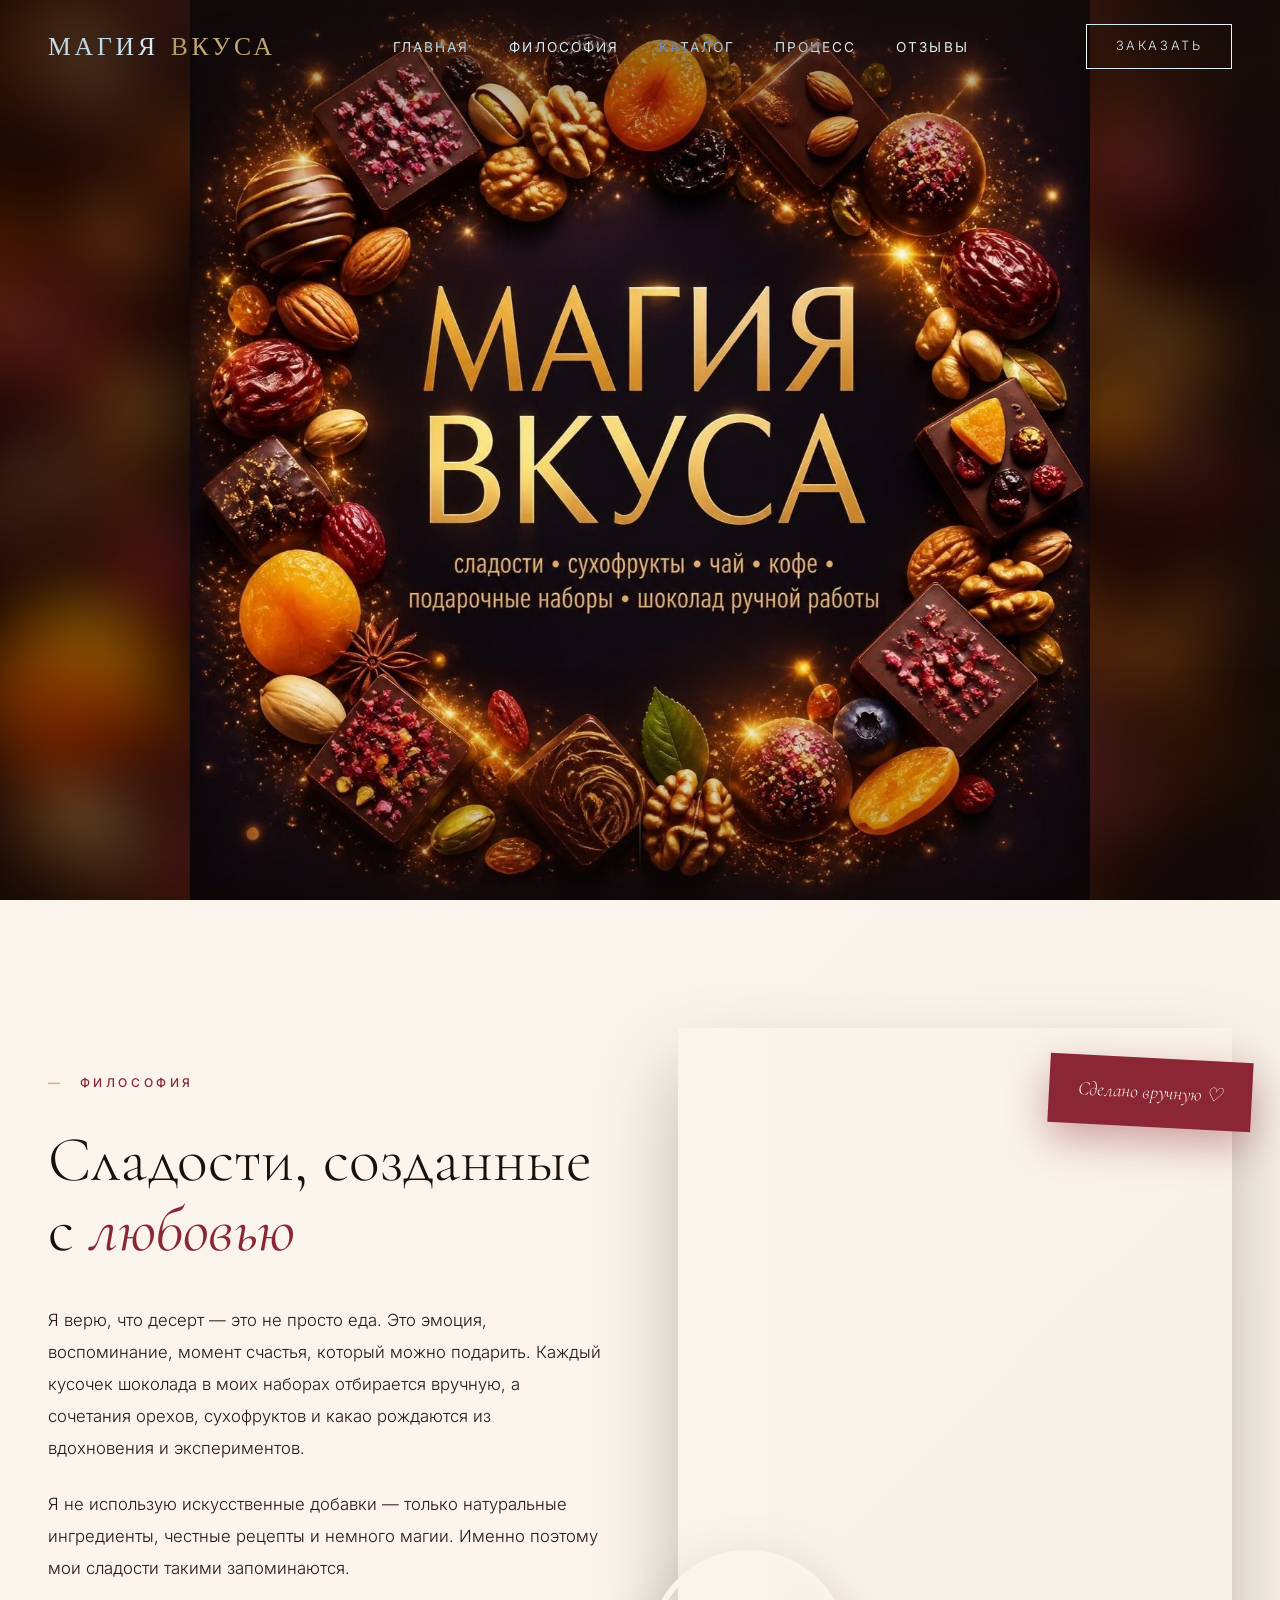
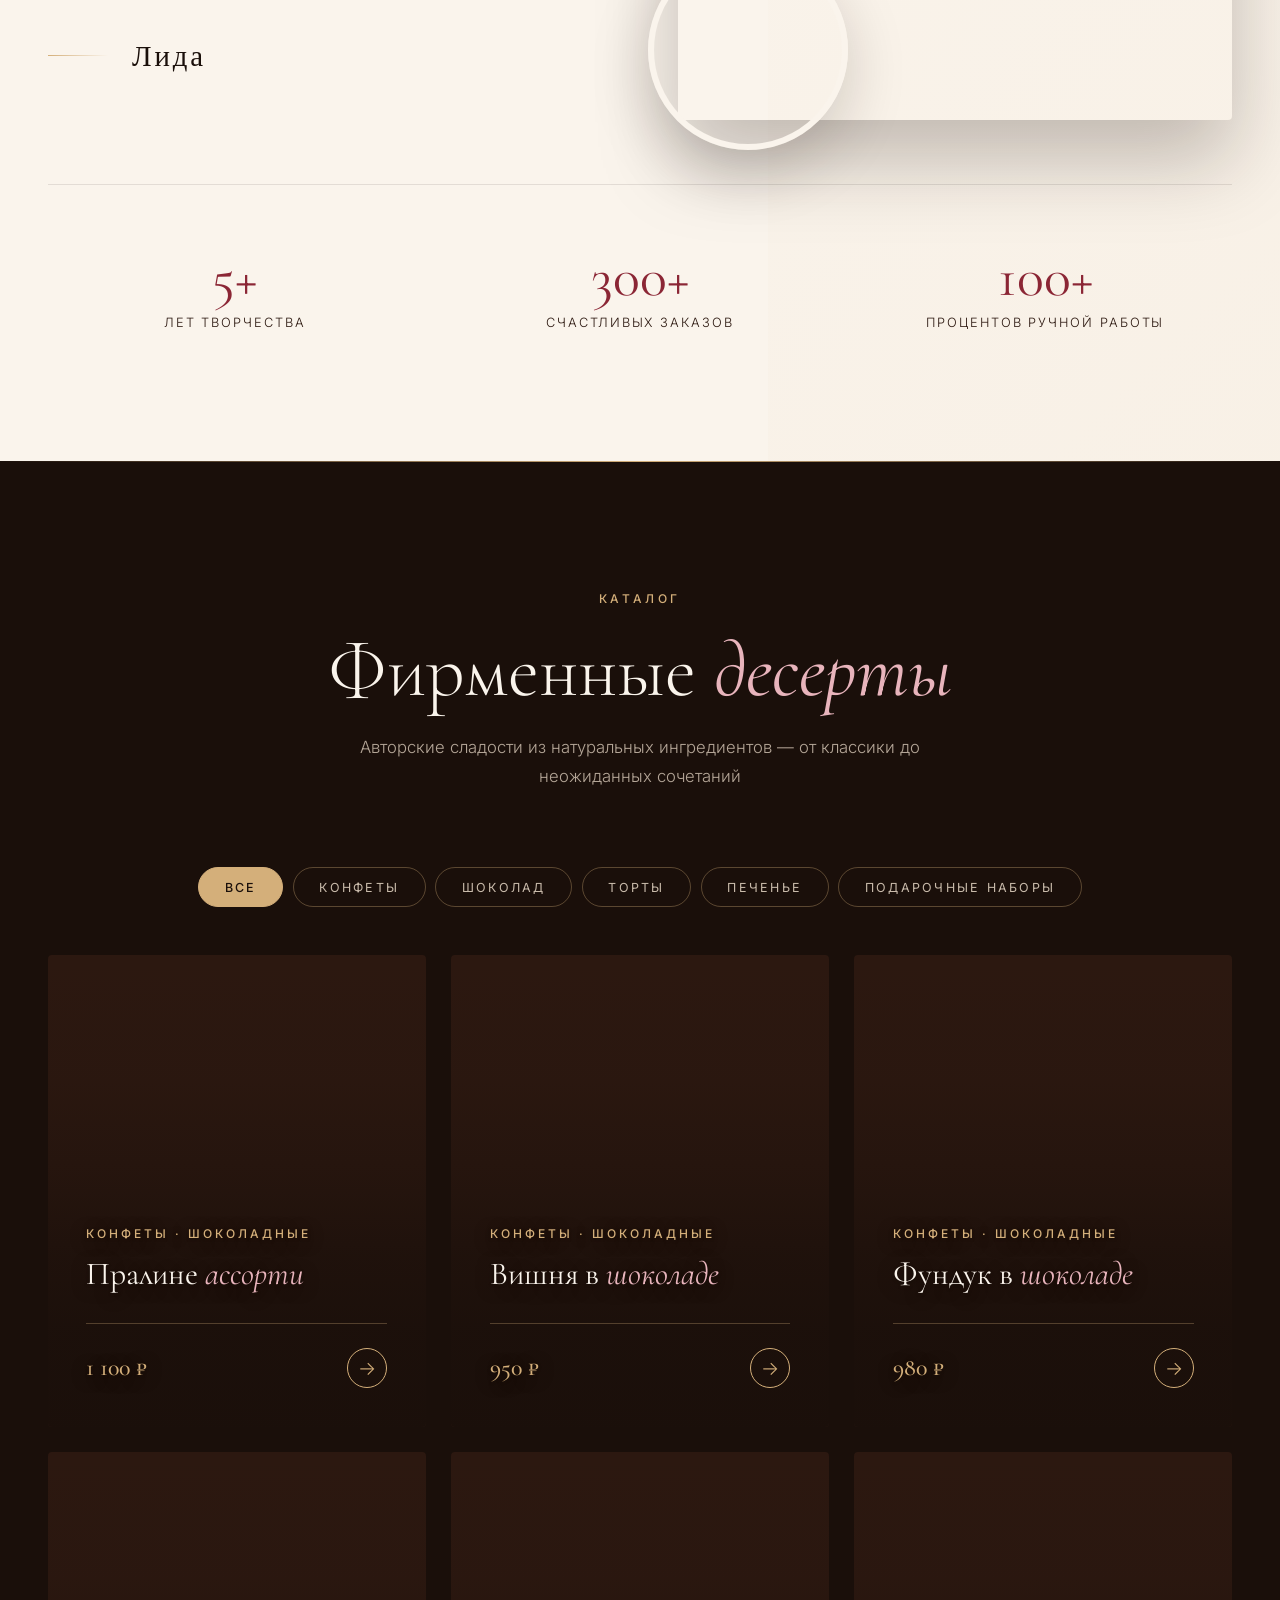
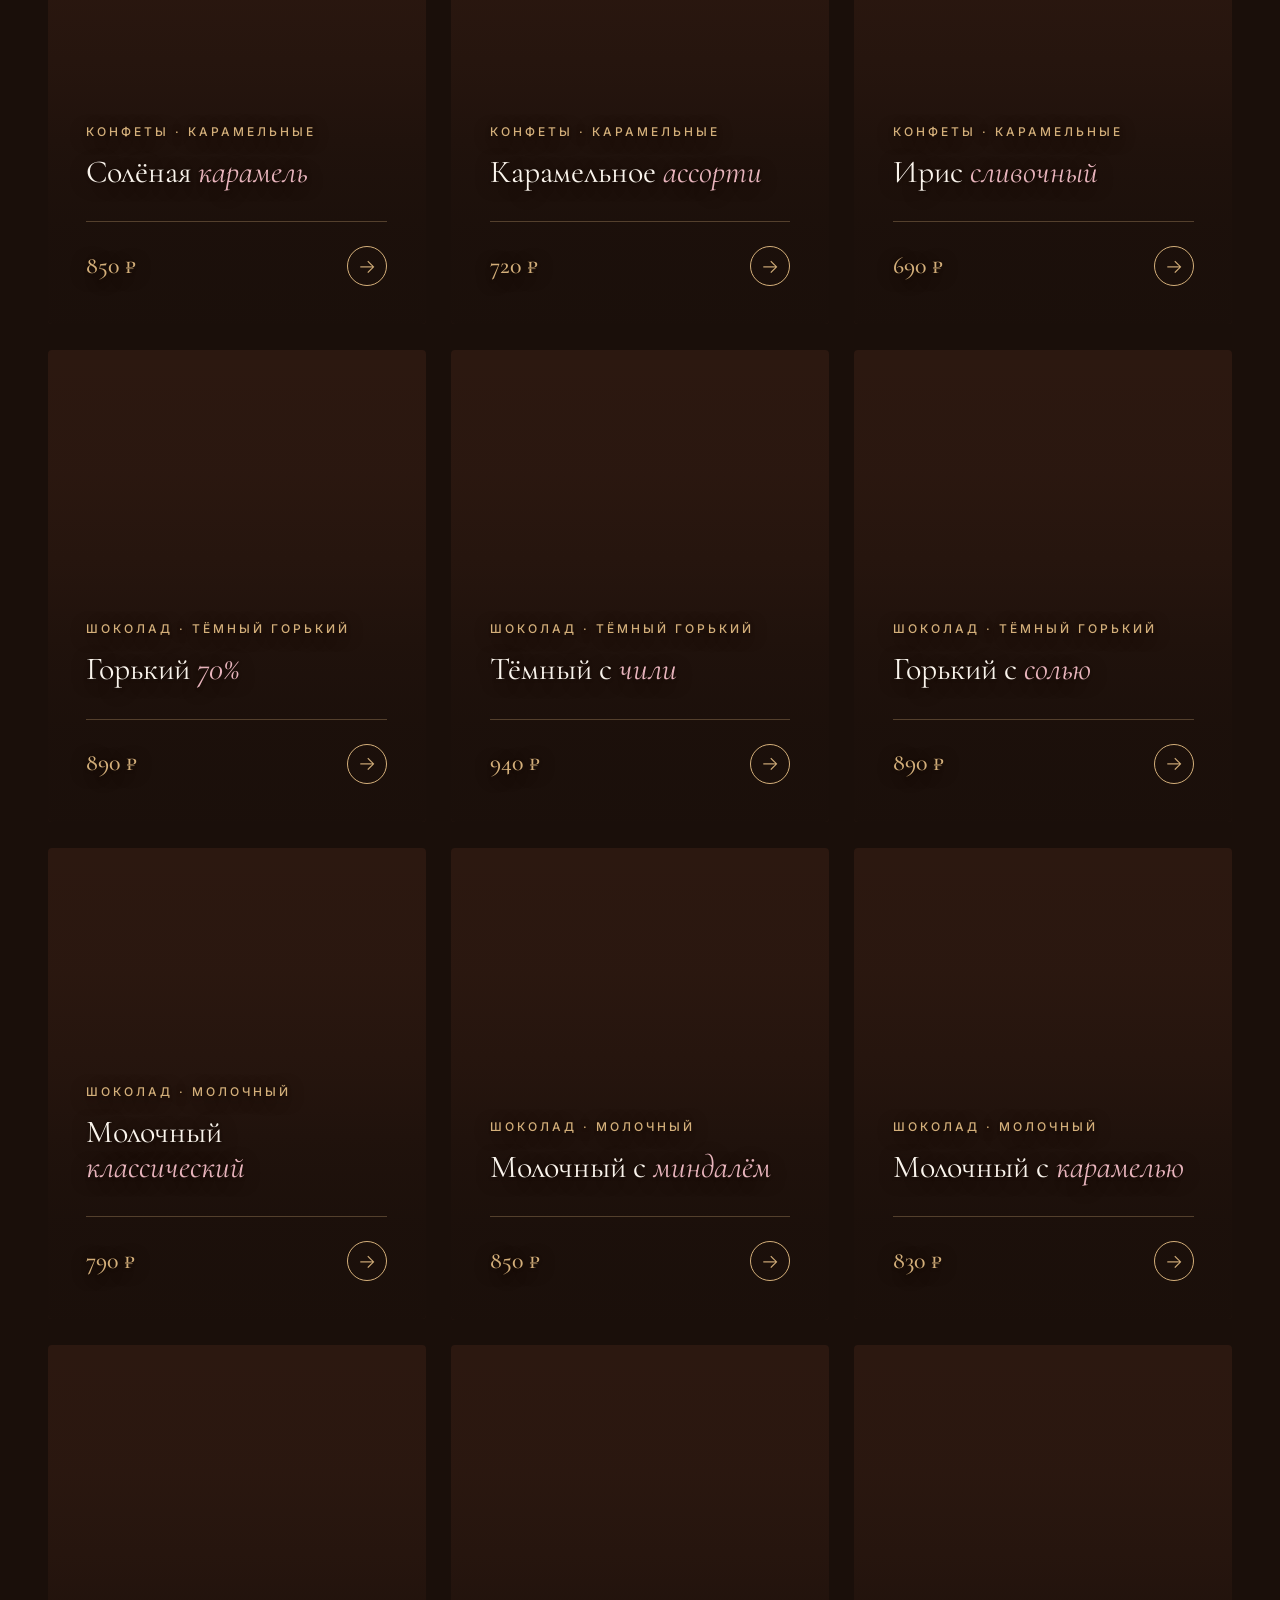
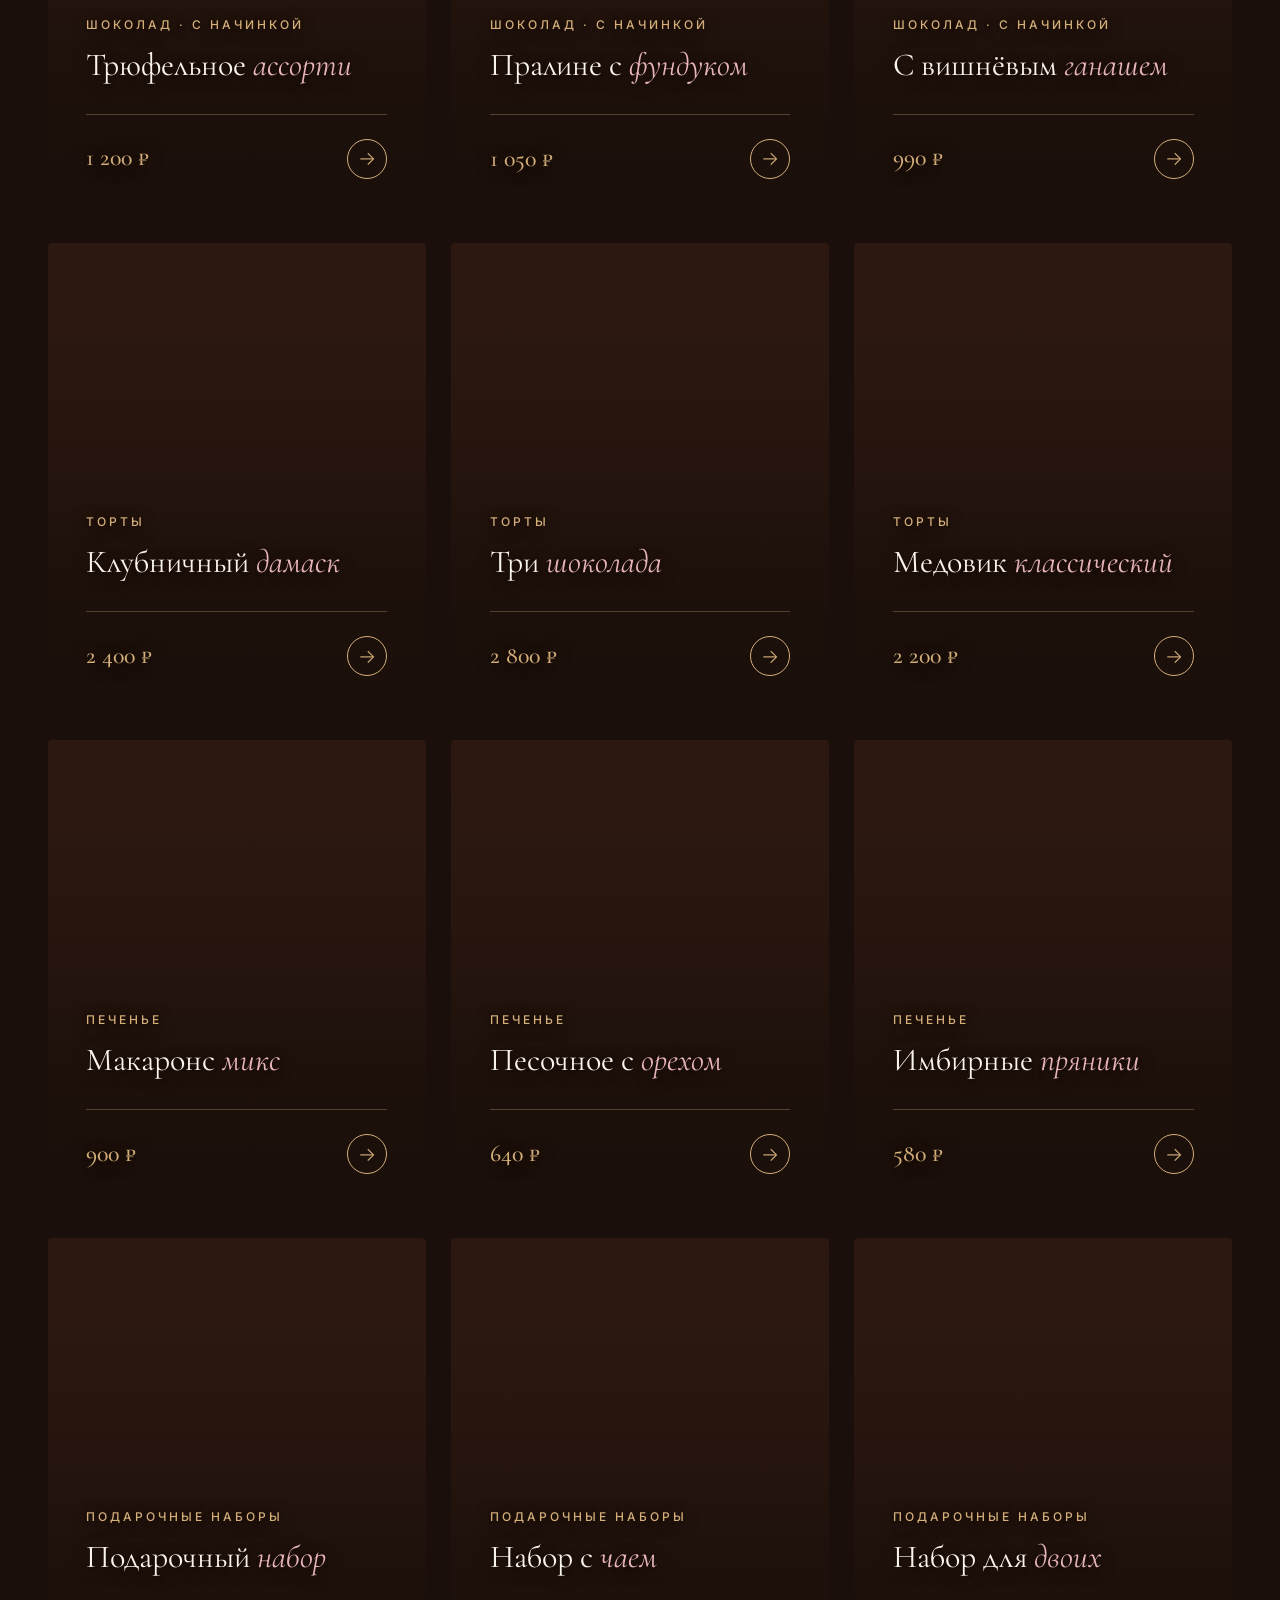
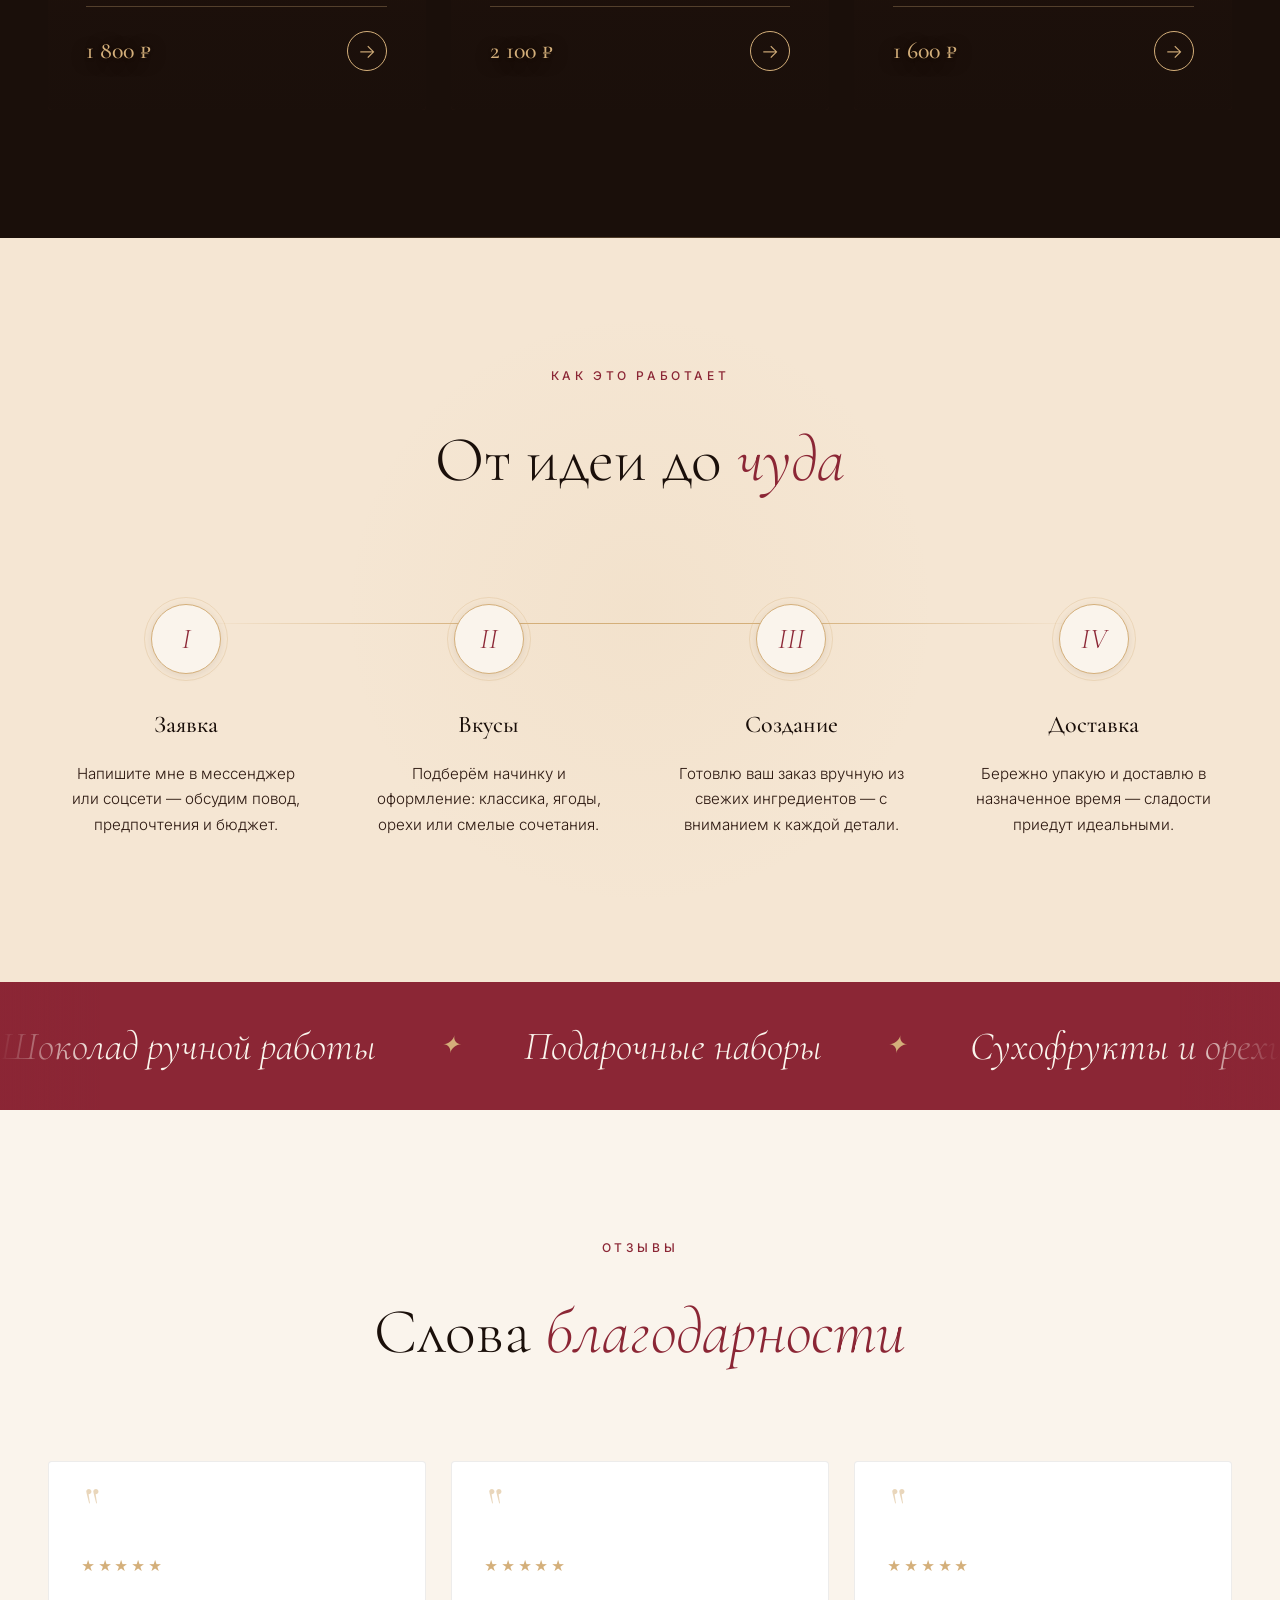
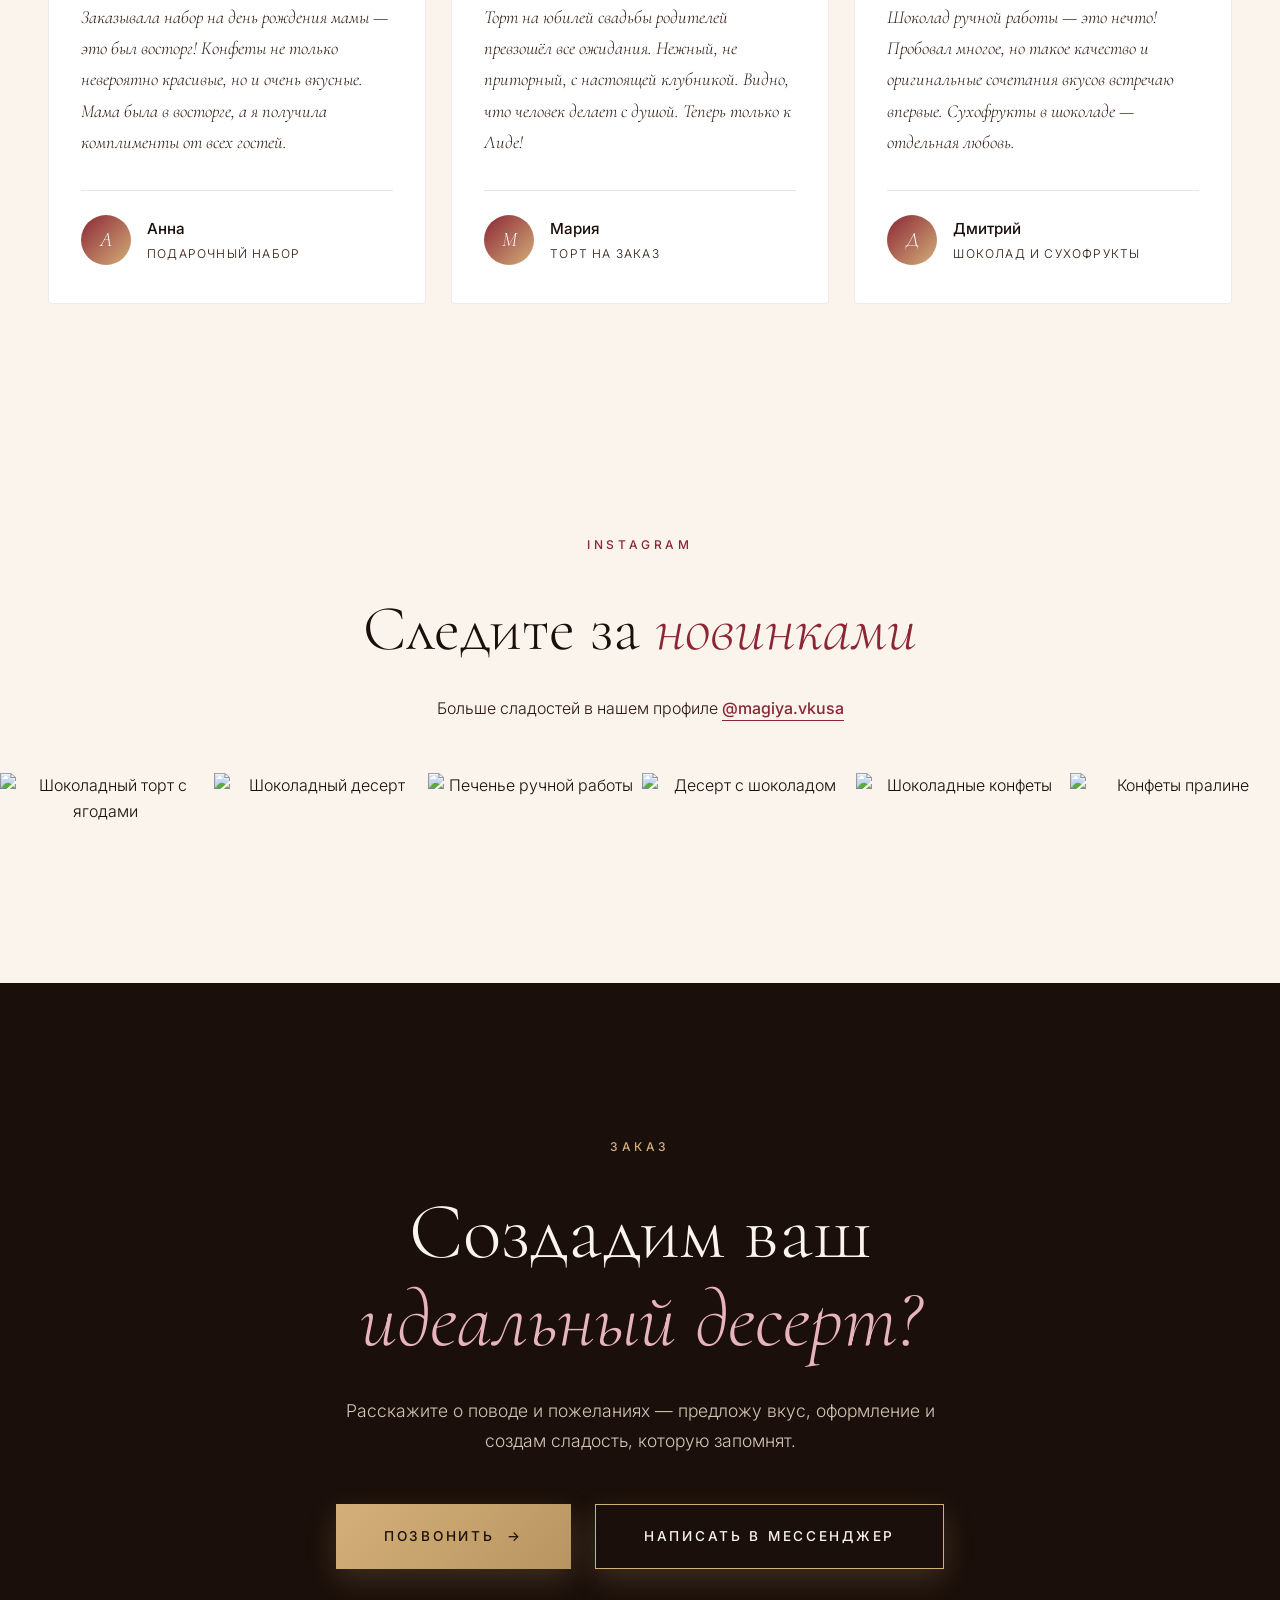
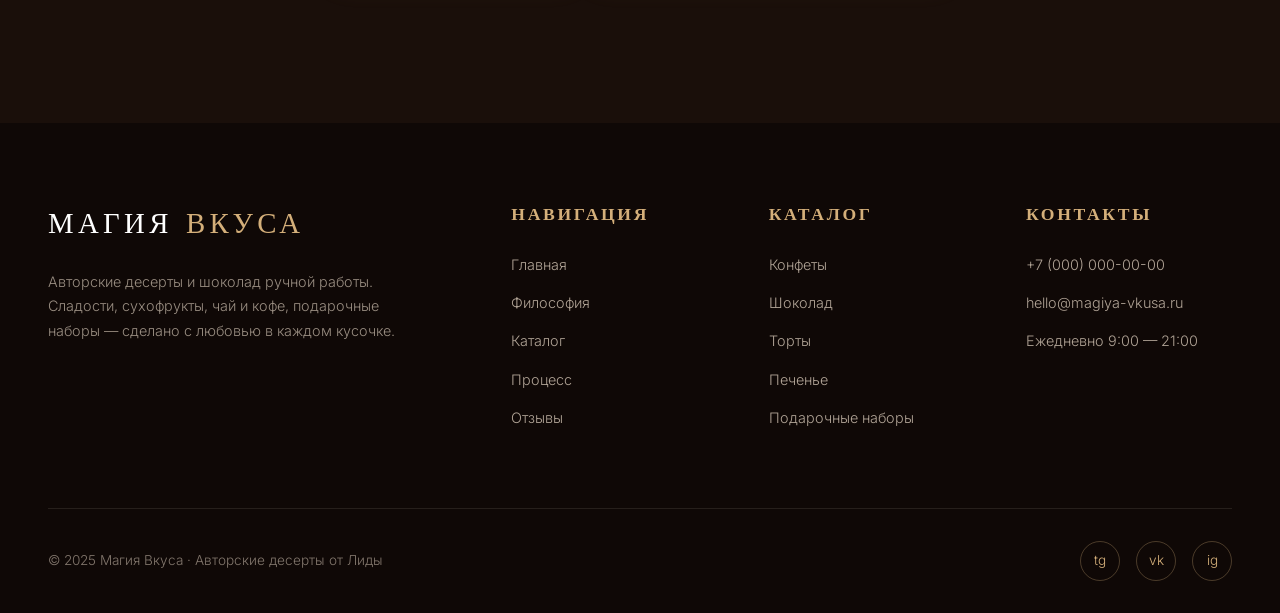
==== index.html @ a091571b "Add files via upload" ====
<!DOCTYPE html>
<html lang="ru">
<head>
    <meta charset="UTF-8">
    <meta name="viewport" content="width=device-width, initial-scale=1.0, maximum-scale=5.0">
    <meta name="theme-color" content="#1a0f0a">
    <meta name="description" content="Магия Вкуса — авторские десерты, шоколад ручной работы, сухофрукты, чай и кофе, подарочные наборы от Лиды.">
    <title>Магия Вкуса — Авторские десерты от Лиды</title>
    <link rel="preconnect" href="https://fonts.googleapis.com">
    <link rel="preconnect" href="https://fonts.gstatic.com" crossorigin>
    <link href="https://fonts.googleapis.com/css2?family=Cormorant+Garamond:ital,wght@0,300;0,400;0,500;0,600;0,700;1,300;1,400&family=Inter:wght@300;400;500;600;700&family=Italiana&display=swap" rel="stylesheet">
    <style>
        :root {
            --chocolate: #1a0f0a;
            --chocolate-soft: #2c1810;
            --chocolate-light: #3d2817;
            --caramel: #c9986a;
            --caramel-light: #e8c9a3;
            --caramel-dark: #a07850;
            --berry: #8b2635;
            --berry-deep: #5c1a24;
            --berry-light: #a83244;
            --cream: #faf4ec;
            --cream-dark: #f0e6d6;
            --vanilla: #f5e6d3;
            --gold: #d4af7a;
            --gold-light: #e8c9a3;
            --gold-dark: #b89560;
            --rose: #d4a5a5;
            --pink-soft: #e8b4bc;
            --pink-dark: #c99ca5;
            --white: #ffffff;
            --shadow-sm: 0 2px 8px rgba(26, 15, 10, 0.08);
            --shadow-md: 0 8px 24px rgba(26, 15, 10, 0.12);
            --shadow-lg: 0 20px 60px rgba(26, 15, 10, 0.18);
            --shadow-xl: 0 40px 80px rgba(26, 15, 10, 0.25);
            --transition-fast: 0.2s cubic-bezier(0.4, 0, 0.2, 1);
            --transition-base: 0.3s cubic-bezier(0.4, 0, 0.2, 1);
            --transition-slow: 0.5s cubic-bezier(0.4, 0, 0.2, 1);
            --transition-slower: 0.8s cubic-bezier(0.4, 0, 0.2, 1);
        }

        * {
            margin: 0;
            padding: 0;
            box-sizing: border-box;
        }

        html {
            scroll-behavior: smooth;
            scroll-padding-top: 90px;
            font-size: 16px;
            -webkit-text-size-adjust: 100%;
        }

        body {
            font-family: 'Inter', -apple-system, BlinkMacSystemFont, sans-serif;
            color: var(--chocolate);
            background: var(--cream);
            overflow-x: hidden;
            font-weight: 300;
            line-height: 1.6;
            -webkit-font-smoothing: antialiased;
            -moz-osx-font-smoothing: grayscale;
        }

        body.no-scroll {
            overflow: hidden;
        }

        ::selection {
            background: var(--berry);
            color: var(--cream);
        }

        img {
            max-width: 100%;
            height: auto;
            display: block;
        }

        a {
            color: inherit;
            text-decoration: none;
        }

        button {
            font-family: inherit;
            cursor: pointer;
            border: none;
            background: none;
        }

        .visually-hidden {
            position: absolute;
            width: 1px;
            height: 1px;
            margin: -1px;
            padding: 0;
            overflow: hidden;
            clip: rect(0 0 0 0);
            white-space: nowrap;
            border: 0;
        }

        /* ============ LOADING SCREEN ============ */
        .loader {
            position: fixed;
            inset: 0;
            background: var(--chocolate);
            z-index: 10000;
            display: flex;
            align-items: center;
            justify-content: center;
            flex-direction: column;
            transition: opacity 0.8s ease, visibility 0.8s ease;
        }

        .loader.hidden {
            opacity: 0;
            visibility: hidden;
        }

        .loader-logo {
            font-family: 'Italiana', serif;
            font-size: clamp(2rem, 8vw, 4rem);
            color: var(--gold);
            letter-spacing: 0.2em;
            text-transform: uppercase;
            animation: loaderPulse 1.5s ease-in-out infinite;
        }

        .loader-bar {
            width: 200px;
            height: 2px;
            background: rgba(212, 175, 122, 0.2);
            margin-top: 2rem;
            position: relative;
            overflow: hidden;
            border-radius: 2px;
        }

        .loader-bar::after {
            content: '';
            position: absolute;
            left: -50%;
            top: 0;
            height: 100%;
            width: 50%;
            background: linear-gradient(90deg, transparent, var(--gold), transparent);
            animation: loaderSlide 1.5s ease-in-out infinite;
        }

        @keyframes loaderPulse {
            0%, 100% { opacity: 0.5; }
            50% { opacity: 1; }
        }

        @keyframes loaderSlide {
            0% { left: -50%; }
            100% { left: 100%; }
        }

        /* ============ SCROLL PROGRESS ============ */
        .scroll-progress {
            position: fixed;
            top: 0;
            left: 0;
            height: 3px;
            background: linear-gradient(90deg, var(--gold), var(--berry), var(--gold));
            z-index: 9999;
            transition: width 0.1s linear;
            box-shadow: 0 0 10px rgba(212, 175, 122, 0.5);
        }

        /* ============ NAVIGATION ============ */
        nav {
            position: fixed;
            top: 0;
            left: 0;
            right: 0;
            z-index: 1000;
            padding: 1.5rem 3rem;
            display: flex;
            justify-content: space-between;
            align-items: center;
            transition: all var(--transition-slow);
            mix-blend-mode: difference;
        }

        nav.scrolled {
            padding: 1rem 3rem;
            mix-blend-mode: normal;
            background: rgba(26, 15, 10, 0.95);
            backdrop-filter: blur(20px) saturate(180%);
            -webkit-backdrop-filter: blur(20px) saturate(180%);
            border-bottom: 1px solid rgba(212, 175, 122, 0.15);
            box-shadow: var(--shadow-lg);
        }

        .logo {
            font-family: 'Italiana', serif;
            font-size: clamp(1.2rem, 3vw, 1.6rem);
            color: white;
            letter-spacing: 0.15em;
            text-transform: uppercase;
            transition: transform var(--transition-base);
        }

        .logo:hover {
            transform: scale(1.05);
        }

        .logo span {
            color: var(--gold);
        }

        .nav-links {
            display: flex;
            list-style: none;
            gap: 2.5rem;
            align-items: center;
        }

        .nav-links a {
            color: white;
            font-size: 0.85rem;
            font-weight: 400;
            letter-spacing: 0.15em;
            text-transform: uppercase;
            position: relative;
            transition: color var(--transition-base);
            padding: 0.5rem 0;
        }

        .nav-links a::before {
            content: '';
            position: absolute;
            bottom: -8px;
            left: 50%;
            width: 3px;
            height: 3px;
            background: var(--gold);
            border-radius: 50%;
            transform: translateX(-50%) scale(0);
            transition: transform var(--transition-base);
        }

        .nav-links a:hover {
            color: var(--gold);
        }

        .nav-links a:hover::before {
            transform: translateX(-50%) scale(1.5);
        }

        .nav-links a.active::before {
            transform: translateX(-50%) scale(1.5);
        }

        .nav-cta {
            padding: 0.7rem 1.8rem;
            border: 1px solid white;
            color: white;
            font-size: 0.8rem;
            letter-spacing: 0.2em;
            text-transform: uppercase;
            transition: all var(--transition-base);
            background: transparent;
            position: relative;
            overflow: hidden;
        }

        .nav-cta::before {
            content: '';
            position: absolute;
            top: 0;
            left: -100%;
            width: 100%;
            height: 100%;
            background: var(--gold);
            transition: left var(--transition-base);
            z-index: -1;
        }

        .nav-cta:hover {
            color: var(--chocolate);
            border-color: var(--gold);
        }

        .nav-cta:hover::before {
            left: 0;
        }

        .burger {
            display: none;
            cursor: pointer;
            flex-direction: column;
            gap: 6px;
            padding: 10px;
            z-index: 1001;
        }

        .burger span {
            width: 28px;
            height: 2px;
            background: white;
            transition: all var(--transition-base);
            transform-origin: center;
        }

        .burger.active span:nth-child(1) {
            transform: rotate(45deg) translate(6px, 6px);
        }

        .burger.active span:nth-child(2) {
            opacity: 0;
            transform: translateX(20px);
        }

        .burger.active span:nth-child(3) {
            transform: rotate(-45deg) translate(6px, -6px);
        }

        /* Mobile Menu */
        .mobile-menu {
            position: fixed;
            top: 0;
            right: -100%;
            width: 100%;
            max-width: 400px;
            height: 100vh;
            background: var(--chocolate);
            z-index: 999;
            transition: right var(--transition-slower);
            display: flex;
            flex-direction: column;
            justify-content: center;
            padding: 4rem 3rem;
            box-shadow: -20px 0 60px rgba(0, 0, 0, 0.5);
        }

        .mobile-menu.active {
            right: 0;
        }

        .mobile-menu-overlay {
            position: fixed;
            inset: 0;
            background: rgba(0, 0, 0, 0.6);
            backdrop-filter: blur(5px);
            z-index: 998;
            opacity: 0;
            visibility: hidden;
            transition: all var(--transition-base);
        }

        .mobile-menu-overlay.active {
            opacity: 1;
            visibility: visible;
        }

        .mobile-menu-links {
            list-style: none;
            display: flex;
            flex-direction: column;
            gap: 1.5rem;
        }

        .mobile-menu-links a {
            color: white;
            font-family: 'Cormorant Garamond', serif;
            font-size: 2rem;
            font-weight: 400;
            display: block;
            padding: 0.5rem 0;
            transition: all var(--transition-base);
            position: relative;
            padding-left: 0;
        }

        .mobile-menu-links a::before {
            content: '';
            position: absolute;
            left: -20px;
            top: 50%;
            width: 0;
            height: 2px;
            background: var(--gold);
            transition: width var(--transition-base);
        }

        .mobile-menu-links a:hover {
            color: var(--gold);
            padding-left: 20px;
        }

        .mobile-menu-links a:hover::before {
            width: 15px;
        }

        .mobile-menu-social {
            margin-top: 3rem;
            display: flex;
            gap: 1rem;
        }

        .mobile-menu-social a {
            width: 50px;
            height: 50px;
            border: 1px solid rgba(212, 175, 122, 0.3);
            border-radius: 50%;
            display: flex;
            align-items: center;
            justify-content: center;
            color: var(--gold);
            transition: all var(--transition-base);
            font-size: 0.9rem;
        }

        .mobile-menu-social a:hover {
            background: var(--gold);
            color: var(--chocolate);
            transform: translateY(-3px);
        }

        /* ============================================================
           HERO — только фото «Магия вкуса», на весь экран, без обрезки
           ============================================================ */
        .hero {
            position: relative;
            height: 100vh;
            height: 100dvh;
            overflow: hidden;
            background: var(--chocolate);
        }

        /* Слой 1: размытая копия фото — заполняет края экрана,
           создаёт эффект «фото растеклось на всю страницу» */
        .hero-bg-blur {
            position: absolute;
            inset: -50px;
            width: calc(100% + 100px);
            height: calc(100% + 100px);
            object-fit: cover;
            filter: blur(34px) brightness(0.55) saturate(1.2);
            transform: scale(1.06);
            animation: blurDrift 30s ease-in-out infinite alternate;
            will-change: transform;
        }

        @keyframes blurDrift {
            from { transform: scale(1.06) translateX(0); }
            to   { transform: scale(1.12) translateX(-1.5%); }
        }

        /* Слой 2: чёткое фото — показывается ЦЕЛИКОМ, без обрезки */
        .hero-bg {
            position: absolute;
            inset: 0;
            width: 100%;
            height: 100%;
            object-fit: contain;
            object-position: center center;
            opacity: 0;
            animation: heroAppear 1.6s ease 0.2s forwards;
        }

        @keyframes heroAppear {
            from { opacity: 0; transform: scale(0.985); }
            to   { opacity: 1; transform: scale(1); }
        }

        /* Мерцающие золотые частицы */
        .hero-sparkles {
            position: absolute;
            inset: 0;
            z-index: 1;
            pointer-events: none;
        }

        .hero-sparkles i {
            position: absolute;
            left: var(--x);
            top: var(--y);
            width: var(--s);
            height: var(--s);
            background: radial-gradient(circle, #ffedc9 0%, var(--gold) 45%, transparent 72%);
            border-radius: 50%;
            opacity: 0;
            animation: heroTwinkle 5s ease-in-out infinite;
            animation-delay: var(--d);
        }

        @keyframes heroTwinkle {
            0%, 100% { opacity: 0; transform: scale(0.3); }
            50%      { opacity: 0.85; transform: scale(1); filter: brightness(1.4); }
        }

        /* Виньетка: лёгкое затемнение сверху (для меню)
           и мягкое растворение краёв — центр остаётся ярким */
        .hero-overlay {
            position: absolute;
            inset: 0;
            z-index: 2;
            pointer-events: none;
            background:
                linear-gradient(180deg,
                    rgba(26, 15, 10, 0.5) 0%,
                    rgba(26, 15, 10, 0.1) 18%,
                    rgba(26, 15, 10, 0)   32%,
                    rgba(26, 15, 10, 0)   74%,
                    rgba(26, 15, 10, 0.28) 100%),
                radial-gradient(ellipse 125% 105% at 50% 45%,
                    transparent 55%,
                    rgba(12, 6, 3, 0.55) 100%);
        }

        /* Подсказка «листайте вниз» — только линия, без слов */
        .hero-scroll-cue {
            position: absolute;
            bottom: 2rem;
            left: 50%;
            transform: translateX(-50%);
            z-index: 3;
            width: 1px;
            height: 56px;
            background: linear-gradient(to bottom, var(--gold), transparent);
            opacity: 0.55;
            animation: cueLine 2.2s ease-in-out infinite, cueFade 1.2s ease 1.6s forwards;
            transition: opacity var(--transition-base);
        }

        .hero-scroll-cue:hover {
            opacity: 1;
        }

        @keyframes cueLine {
            0%, 100% { transform: translateX(-50%) scaleY(0.35); transform-origin: top; }
            50%      { transform: translateX(-50%) scaleY(1);    transform-origin: top; }
        }

        @keyframes cueFade {
            to { opacity: 0.55; }
        }

        /* ============ PHILOSOPHY SECTION ============ */
        .philosophy {
            padding: clamp(4rem, 10vw, 10rem) clamp(1.5rem, 5vw, 3rem);
            background: var(--cream);
            position: relative;
            overflow: hidden;
        }

        .philosophy::before {
            content: '';
            position: absolute;
            top: 0;
            right: 0;
            width: 40%;
            height: 100%;
            background: linear-gradient(135deg, transparent, rgba(212, 175, 122, 0.05));
            pointer-events: none;
        }

        .philosophy-container {
            max-width: 1400px;
            margin: 0 auto;
            display: grid;
            grid-template-columns: 1fr 1fr;
            gap: clamp(2rem, 6vw, 6rem);
            align-items: center;
        }

        .philosophy-label {
            display: inline-flex;
            align-items: center;
            gap: 1rem;
            font-size: 0.75rem;
            letter-spacing: 0.3em;
            text-transform: uppercase;
            color: var(--berry);
            margin-bottom: 2rem;
            font-weight: 500;
        }

        .philosophy-label::before {
            content: '—';
            color: var(--gold);
            font-weight: 700;
        }

        .philosophy h2 {
            font-family: 'Cormorant Garamond', serif;
            font-size: clamp(2rem, 5vw, 4.5rem);
            font-weight: 300;
            line-height: 1.1;
            margin-bottom: 2.5rem;
            color: var(--chocolate);
        }

        .philosophy h2 em {
            font-style: italic;
            color: var(--berry);
            font-weight: 400;
        }

        .philosophy-text {
            font-size: clamp(0.9rem, 2vw, 1.05rem);
            line-height: 1.9;
            color: var(--chocolate-soft);
            margin-bottom: 1.5rem;
        }

        .philosophy-signature {
            margin-top: 3rem;
            display: flex;
            align-items: center;
            gap: 1.5rem;
        }

        .signature-line {
            width: 60px;
            height: 1px;
            background: linear-gradient(90deg, var(--gold), transparent);
        }

        .signature-name {
            font-family: 'Italiana', serif;
            font-size: clamp(1.3rem, 3vw, 1.8rem);
            color: var(--chocolate);
            letter-spacing: 0.1em;
        }

        .philosophy-image {
            position: relative;
            aspect-ratio: 4/5;
            max-height: 700px;
        }

        .philosophy-image-main {
            width: 100%;
            height: 100%;
            background: url('https://images.unsplash.com/photo-1578985420001-5e015b8a6d17?w=900&q=90') center/cover;
            border-radius: 4px;
            box-shadow: var(--shadow-xl);
            transition: transform var(--transition-slower);
        }

        .philosophy-image:hover .philosophy-image-main {
            transform: scale(1.02);
        }

        .philosophy-image-accent {
            position: absolute;
            bottom: -30px;
            left: -30px;
            width: clamp(120px, 20vw, 200px);
            height: clamp(120px, 20vw, 200px);
            background: url('https://images.unsplash.com/photo-1488477181946-6428a0291777?w=400&q=90') center/cover;
            border-radius: 50%;
            border: 6px solid var(--cream);
            box-shadow: var(--shadow-lg);
            animation: float 6s ease-in-out infinite;
        }

        .philosophy-image-tag {
            position: absolute;
            top: 30px;
            right: -20px;
            background: var(--berry);
            color: var(--cream);
            padding: 1.2rem 1.8rem;
            font-family: 'Cormorant Garamond', serif;
            font-style: italic;
            font-size: clamp(0.9rem, 2vw, 1.2rem);
            transform: rotate(3deg);
            box-shadow: 0 15px 40px rgba(139, 38, 53, 0.4);
            transition: transform var(--transition-base);
        }

        .philosophy-image-tag:hover {
            transform: rotate(0deg) scale(1.05);
        }

        @keyframes float {
            0%, 100% { transform: translateY(0) rotate(0deg); }
            50% { transform: translateY(-20px) rotate(10deg); }
        }

        .philosophy-stats {
            display: grid;
            grid-template-columns: repeat(3, 1fr);
            gap: clamp(1rem, 3vw, 2rem);
            margin-top: 4rem;
            padding-top: 4rem;
            border-top: 1px solid rgba(26, 15, 10, 0.1);
        }

        .stat-item {
            text-align: center;
        }

        .stat-item .stat-number {
            font-family: 'Cormorant Garamond', serif;
            font-size: clamp(2rem, 5vw, 3.5rem);
            font-weight: 400;
            color: var(--berry);
            line-height: 1;
            transition: color var(--transition-base);
        }

        .stat-item:hover .stat-number {
            color: var(--gold);
        }

        .stat-item .stat-label {
            margin-top: 0.5rem;
            font-size: clamp(0.65rem, 1.5vw, 0.8rem);
            letter-spacing: 0.15em;
            text-transform: uppercase;
            color: var(--chocolate-soft);
        }

        /* ============ SIGNATURE COLLECTION ============ */
        .collection {
            padding: clamp(4rem, 10vw, 8rem) clamp(1.5rem, 5vw, 3rem);
            background: var(--chocolate);
            color: var(--cream);
            position: relative;
            overflow: hidden;
        }

        .collection::before {
            content: '';
            position: absolute;
            top: 0;
            left: 0;
            right: 0;
            height: 1px;
            background: linear-gradient(90deg, transparent, var(--gold), transparent);
        }

        .collection::after {
            content: '';
            position: absolute;
            bottom: 0;
            left: 50%;
            transform: translateX(-50%);
            width: 80%;
            height: 1px;
            background: linear-gradient(90deg, transparent, rgba(212, 175, 122, 0.3), transparent);
        }

        .collection-header {
            max-width: 1400px;
            margin: 0 auto clamp(3rem, 6vw, 5rem);
            text-align: center;
        }

        .collection-label {
            font-size: 0.75rem;
            letter-spacing: 0.3em;
            text-transform: uppercase;
            color: var(--gold);
            margin-bottom: 1.5rem;
            font-weight: 500;
        }

        .collection-header h2 {
            font-family: 'Cormorant Garamond', serif;
            font-size: clamp(2rem, 6vw, 5rem);
            font-weight: 300;
            line-height: 1;
            margin-bottom: 1.5rem;
        }

        .collection-header h2 em {
            font-style: italic;
            color: var(--pink-soft);
            font-weight: 400;
        }

        .collection-subtitle {
            max-width: 600px;
            margin: 0 auto;
            color: rgba(245, 230, 211, 0.7);
            font-size: clamp(0.9rem, 2vw, 1.05rem);
            line-height: 1.7;
        }

        /* ============ CATALOG NAV — разделы и подразделы ============ */
        .catalog-nav {
            max-width: 1400px;
            margin: 0 auto clamp(2rem, 4vw, 3rem);
            display: flex;
            flex-direction: column;
            align-items: center;
            gap: 1rem;
        }

        .catalog-sections {
            display: flex;
            flex-wrap: wrap;
            justify-content: center;
            gap: 0.6rem;
        }

        .catalog-section {
            padding: 0.7rem 1.6rem;
            border: 1px solid rgba(212, 175, 122, 0.35);
            background: transparent;
            color: rgba(245, 230, 211, 0.8);
            font-size: 0.78rem;
            font-weight: 400;
            letter-spacing: 0.18em;
            text-transform: uppercase;
            border-radius: 999px;
            transition: all var(--transition-base);
        }

        .catalog-section:hover {
            border-color: var(--gold);
            color: var(--gold);
            transform: translateY(-2px);
        }

        .catalog-section.is-active {
            background: var(--gold);
            border-color: var(--gold);
            color: var(--chocolate);
            font-weight: 500;
        }

        /* Подразделы: строка появляется только у раздела,
           у которого есть подразделы */
        .catalog-subsections {
            display: none;
            flex-wrap: wrap;
            justify-content: center;
            gap: 0.5rem;
        }

        .catalog-subsections.is-visible {
            display: flex;
            animation: catalogSubIn 0.4s ease both;
        }

        @keyframes catalogSubIn {
            from { opacity: 0; transform: translateY(-6px); }
            to { opacity: 1; transform: translateY(0); }
        }

        .catalog-subsection {
            padding: 0.45rem 1.15rem;
            border: 1px dashed rgba(212, 175, 122, 0.35);
            background: transparent;
            color: rgba(245, 230, 211, 0.65);
            font-size: 0.72rem;
            letter-spacing: 0.14em;
            text-transform: uppercase;
            border-radius: 999px;
            transition: all var(--transition-base);
        }

        .catalog-subsection:hover {
            border-color: var(--pink-soft);
            color: var(--pink-soft);
        }

        .catalog-subsection.is-active {
            border-style: solid;
            border-color: var(--pink-soft);
            background: rgba(232, 180, 188, 0.14);
            color: var(--pink-soft);
        }

        .collection-grid {
            max-width: 1400px;
            margin: 0 auto;
            display: grid;
            grid-template-columns: repeat(12, 1fr);
            gap: clamp(1rem, 2vw, 2rem);
        }

        .dessert-card {
            position: relative;
            overflow: hidden;
            cursor: pointer;
            background: var(--chocolate-soft);
            transition: all var(--transition-slower);
            border-radius: 4px;
        }

        .dessert-card:hover {
            transform: translateY(-8px);
            box-shadow: 0 30px 60px rgba(0, 0, 0, 0.4);
        }

        /* Ровная сетка 3 в ряд: раскладка не ломается при фильтрации
           по разделам и подразделам */
        .dessert-card {
            grid-column: span 4;
            aspect-ratio: 4/5;
        }

        .dessert-card.is-hidden {
            display: none;
        }

        .dessert-image {
            position: absolute;
            inset: 0;
            background-size: cover;
            background-position: center;
            background-image: var(--card-img, linear-gradient(135deg, var(--chocolate-light), var(--berry-deep)));
            transition: transform 1s cubic-bezier(0.4, 0, 0.2, 1);
        }

        .dessert-card:hover .dessert-image {
            transform: scale(1.1);
        }

        /* Фото задаётся индивидуально через inline-переменную --card-img:
           карточки можно свободно добавлять и фильтровать */

        /* Затемнение под текстом: градиент плотнее и начинается выше,
           иначе светлые фото «съедают» подписи карточек */
        .dessert-overlay {
            position: absolute;
            inset: 0;
            background: linear-gradient(180deg,
                rgba(26, 15, 10, 0) 0%,
                rgba(26, 15, 10, 0.1) 26%,
                rgba(26, 15, 10, 0.36) 46%,
                rgba(26, 15, 10, 0.72) 64%,
                rgba(26, 15, 10, 0.91) 80%,
                rgba(26, 15, 10, 0.98) 100%);
            transition: background var(--transition-base);
        }

        .dessert-card:hover .dessert-overlay {
            background: linear-gradient(180deg,
                rgba(26, 15, 10, 0.08) 0%,
                rgba(26, 15, 10, 0.22) 26%,
                rgba(26, 15, 10, 0.5) 46%,
                rgba(26, 15, 10, 0.8) 64%,
                rgba(26, 15, 10, 0.95) 80%,
                rgba(26, 15, 10, 1) 100%);
        }

        .dessert-content {
            position: absolute;
            bottom: 0;
            left: 0;
            right: 0;
            padding: clamp(1.5rem, 3vw, 2.5rem);
            z-index: 2;
            color: var(--cream);
        }

        /* Тень под текстом — страховка на светлых участках фото */
        .dessert-category,
        .dessert-name,
        .dessert-desc,
        .dessert-price {
            text-shadow: 0 1px 3px rgba(26, 15, 10, 0.9),
                         0 3px 16px rgba(26, 15, 10, 0.75);
        }

        .dessert-category {
            font-size: clamp(0.6rem, 1.5vw, 0.75rem);
            letter-spacing: 0.25em;
            text-transform: uppercase;
            color: var(--gold);
            margin-bottom: 0.8rem;
            font-weight: 500;
        }

        .dessert-name {
            font-family: 'Cormorant Garamond', serif;
            font-size: clamp(1.3rem, 3vw, 2rem);
            font-weight: 400;
            margin-bottom: 0.5rem;
            line-height: 1.1;
        }

        .dessert-name em {
            font-style: italic;
            color: var(--pink-soft);
        }

        .dessert-desc {
            font-size: clamp(0.8rem, 1.5vw, 0.9rem);
            color: rgba(245, 230, 211, 0.92);
            margin-bottom: 1.5rem;
            line-height: 1.6;
            max-height: 0;
            overflow: hidden;
            transition: max-height var(--transition-slow), opacity var(--transition-slow);
            opacity: 0;
        }

        .dessert-card:hover .dessert-desc {
            max-height: 100px;
            opacity: 1;
        }

        .dessert-meta {
            display: flex;
            justify-content: space-between;
            align-items: center;
            padding-top: 1.5rem;
            border-top: 1px solid rgba(212, 175, 122, 0.3);
        }

        .dessert-price {
            font-family: 'Cormorant Garamond', serif;
            font-size: clamp(1.1rem, 2.5vw, 1.5rem);
            color: var(--gold);
            font-weight: 500;
        }

        .dessert-arrow {
            width: 40px;
            height: 40px;
            border: 1px solid var(--gold);
            border-radius: 50%;
            display: flex;
            align-items: center;
            justify-content: center;
            color: var(--gold);
            transition: all var(--transition-base);
            font-size: 1.2rem;
        }

        .dessert-card:hover .dessert-arrow {
            background: var(--gold);
            color: var(--chocolate);
            transform: rotate(45deg);
        }

        /* ============ PROCESS SECTION ============ */
        .process {
            padding: clamp(4rem, 10vw, 10rem) clamp(1.5rem, 5vw, 3rem);
            background: var(--vanilla);
            position: relative;
            overflow: hidden;
        }

        .process::before {
            content: '';
            position: absolute;
            top: 50%;
            left: 50%;
            transform: translate(-50%, -50%);
            width: 600px;
            height: 600px;
            background: radial-gradient(circle, rgba(212, 175, 122, 0.08) 0%, transparent 70%);
            pointer-events: none;
        }

        .process-container {
            max-width: 1400px;
            margin: 0 auto;
        }

        .process-header {
            text-align: center;
            margin-bottom: clamp(3rem, 6vw, 6rem);
        }

        .process-label {
            font-size: 0.75rem;
            letter-spacing: 0.3em;
            text-transform: uppercase;
            color: var(--berry);
            margin-bottom: 1.5rem;
            font-weight: 500;
        }

        .process h2 {
            font-family: 'Cormorant Garamond', serif;
            font-size: clamp(2rem, 5vw, 4.5rem);
            font-weight: 300;
            color: var(--chocolate);
        }

        .process h2 em {
            font-style: italic;
            color: var(--berry);
        }

        .process-steps {
            display: grid;
            grid-template-columns: repeat(4, 1fr);
            gap: clamp(1rem, 2vw, 2rem);
            position: relative;
        }

        .process-steps::before {
            content: '';
            position: absolute;
            top: 35px;
            left: 12.5%;
            right: 12.5%;
            height: 1px;
            background: linear-gradient(90deg, transparent, var(--gold), var(--gold), transparent);
            z-index: 0;
        }

        .process-step {
            text-align: center;
            position: relative;
            z-index: 1;
            padding: 1rem;
        }

        .step-number {
            width: clamp(55px, 10vw, 70px);
            height: clamp(55px, 10vw, 70px);
            margin: 0 auto 2rem;
            background: var(--cream);
            border: 1px solid var(--gold);
            border-radius: 50%;
            display: flex;
            align-items: center;
            justify-content: center;
            font-family: 'Cormorant Garamond', serif;
            font-size: clamp(1.4rem, 3vw, 1.8rem);
            color: var(--berry);
            font-style: italic;
            transition: all var(--transition-base);
            position: relative;
            box-shadow: var(--shadow-sm);
        }

        .step-number::before {
            content: '';
            position: absolute;
            inset: -8px;
            border: 1px solid rgba(212, 175, 122, 0.3);
            border-radius: 50%;
            transition: all var(--transition-base);
        }

        .process-step:hover .step-number {
            background: var(--berry);
            color: var(--cream);
            transform: scale(1.1);
            box-shadow: 0 10px 30px rgba(139, 38, 53, 0.3);
        }

        .process-step:hover .step-number::before {
            inset: -12px;
            border-color: var(--berry);
        }

        .process-step h3 {
            font-family: 'Cormorant Garamond', serif;
            font-size: clamp(1.2rem, 2.5vw, 1.5rem);
            font-weight: 500;
            margin-bottom: 1rem;
            color: var(--chocolate);
        }

        .process-step p {
            font-size: clamp(0.85rem, 1.5vw, 0.95rem);
            line-height: 1.7;
            color: var(--chocolate-soft);
        }

        /* ============ MARQUEE ============ */
        .marquee {
            background: var(--berry);
            color: var(--cream);
            padding: clamp(1.5rem, 3vw, 2rem) 0;
            overflow: hidden;
            position: relative;
        }

        .marquee::before,
        .marquee::after {
            content: '';
            position: absolute;
            top: 0;
            bottom: 0;
            width: 100px;
            z-index: 2;
            pointer-events: none;
        }

        .marquee::before {
            left: 0;
            background: linear-gradient(90deg, var(--berry), transparent);
        }

        .marquee::after {
            right: 0;
            background: linear-gradient(-90deg, var(--berry), transparent);
        }

        .marquee-track {
            display: flex;
            gap: 4rem;
            animation: marqueeScroll 40s linear infinite;
            white-space: nowrap;
            will-change: transform;
        }

        .marquee-track:hover {
            animation-play-state: paused;
        }

        .marquee-item {
            font-family: 'Cormorant Garamond', serif;
            font-size: clamp(1.5rem, 4vw, 2.5rem);
            font-style: italic;
            font-weight: 300;
            display: flex;
            align-items: center;
            gap: 4rem;
            color: var(--cream);
            flex-shrink: 0;
        }

        .marquee-item span {
            color: var(--gold);
            font-size: 1.5rem;
        }

        @keyframes marqueeScroll {
            from { transform: translateX(0); }
            to { transform: translateX(-50%); }
        }

        /* ============ TESTIMONIALS ============ */
        .testimonials {
            padding: clamp(4rem, 10vw, 10rem) clamp(1.5rem, 5vw, 3rem);
            background: var(--cream);
            position: relative;
        }

        .testimonials-container {
            max-width: 1200px;
            margin: 0 auto;
        }

        .testimonials-header {
            text-align: center;
            margin-bottom: clamp(3rem, 6vw, 5rem);
        }

        .testimonials-label {
            font-size: 0.75rem;
            letter-spacing: 0.3em;
            text-transform: uppercase;
            color: var(--berry);
            margin-bottom: 1.5rem;
            font-weight: 500;
        }

        .testimonials h2 {
            font-family: 'Cormorant Garamond', serif;
            font-size: clamp(2rem, 5vw, 4rem);
            font-weight: 300;
        }

        .testimonials h2 em {
            font-style: italic;
            color: var(--berry);
        }

        .testimonials-grid {
            display: grid;
            grid-template-columns: repeat(3, 1fr);
            gap: clamp(1rem, 2vw, 2rem);
        }

        .testimonial {
            background: white;
            padding: clamp(1.5rem, 3vw, 3rem) clamp(1.2rem, 2.5vw, 2.5rem);
            position: relative;
            border: 1px solid rgba(26, 15, 10, 0.08);
            transition: all var(--transition-slow);
            border-radius: 4px;
        }

        .testimonial:hover {
            transform: translateY(-8px);
            box-shadow: var(--shadow-xl);
            border-color: var(--gold);
        }

        .testimonial-quote {
            font-family: 'Italiana', serif;
            font-size: clamp(3rem, 6vw, 4rem);
            color: var(--gold);
            line-height: 0.5;
            margin-bottom: 1.5rem;
            opacity: 0.5;
        }

        .testimonial-stars {
            color: var(--gold);
            font-size: 0.85rem;
            letter-spacing: 0.2em;
            margin-bottom: 1.5rem;
        }

        .testimonial-text {
            font-family: 'Cormorant Garamond', serif;
            font-size: clamp(1rem, 2vw, 1.15rem);
            font-style: italic;
            line-height: 1.7;
            color: var(--chocolate-soft);
            margin-bottom: 2rem;
        }

        .testimonial-author {
            display: flex;
            align-items: center;
            gap: 1rem;
            padding-top: 1.5rem;
            border-top: 1px solid rgba(26, 15, 10, 0.1);
        }

        .author-avatar {
            width: 50px;
            height: 50px;
            border-radius: 50%;
            background: linear-gradient(135deg, var(--berry), var(--gold));
            display: flex;
            align-items: center;
            justify-content: center;
            color: white;
            font-family: 'Cormorant Garamond', serif;
            font-size: 1.3rem;
            font-style: italic;
            flex-shrink: 0;
        }

        .author-name {
            font-weight: 500;
            color: var(--chocolate);
            font-size: 0.95rem;
        }

        .author-role {
            font-size: 0.75rem;
            color: var(--chocolate-soft);
            margin-top: 0.2rem;
            letter-spacing: 0.1em;
            text-transform: uppercase;
        }

        /* ============ INSTAGRAM GALLERY ============ */
        .gallery {
            padding: clamp(4rem, 8vw, 8rem) 0 0;
            background: var(--cream);
            text-align: center;
        }

        .gallery-header {
            max-width: 700px;
            margin: 0 auto clamp(2rem, 4vw, 4rem);
            padding: 0 clamp(1.5rem, 5vw, 3rem);
        }

        .gallery-label {
            font-size: 0.75rem;
            letter-spacing: 0.3em;
            text-transform: uppercase;
            color: var(--berry);
            margin-bottom: 1.5rem;
            font-weight: 500;
        }

        .gallery h2 {
            font-family: 'Cormorant Garamond', serif;
            font-size: clamp(2rem, 5vw, 4rem);
            font-weight: 300;
            margin-bottom: 1rem;
        }

        .gallery h2 em {
            font-style: italic;
            color: var(--berry);
        }

        .gallery-handle {
            font-size: clamp(0.85rem, 2vw, 1rem);
            color: var(--chocolate-soft);
        }

        .gallery-handle a {
            color: var(--berry);
            font-weight: 500;
            border-bottom: 1px solid var(--berry);
            transition: all var(--transition-base);
            padding-bottom: 2px;
        }

        .gallery-handle a:hover {
            color: var(--gold);
            border-color: var(--gold);
        }

        .gallery-grid {
            display: grid;
            grid-template-columns: repeat(6, 1fr);
            gap: 4px;
        }

        .gallery-item {
            aspect-ratio: 1;
            overflow: hidden;
            position: relative;
            cursor: pointer;
        }

        .gallery-item img {
            width: 100%;
            height: 100%;
            object-fit: cover;
            transition: transform 0.8s cubic-bezier(0.4, 0, 0.2, 1);
        }

        .gallery-item:hover img {
            transform: scale(1.15);
        }

        .gallery-item::after {
            content: '';
            position: absolute;
            inset: 0;
            background: linear-gradient(135deg, rgba(139, 38, 53, 0.8), rgba(212, 175, 122, 0.8));
            opacity: 0;
            transition: opacity var(--transition-base);
        }

        .gallery-item:hover::after {
            opacity: 1;
        }

        .gallery-item::before {
            content: '→';
            position: absolute;
            top: 50%;
            left: 50%;
            transform: translate(-50%, -50%) scale(0);
            color: white;
            font-size: 2rem;
            z-index: 2;
            transition: transform var(--transition-base);
        }

        .gallery-item:hover::before {
            transform: translate(-50%, -50%) scale(1);
        }

        /* ============ CTA SECTION ============ */
        .cta {
            padding: clamp(5rem, 12vw, 10rem) clamp(1.5rem, 5vw, 3rem);
            background: var(--chocolate);
            color: var(--cream);
            position: relative;
            overflow: hidden;
            text-align: center;
        }

        .cta::before {
            content: '';
            position: absolute;
            inset: 0;
            background: url('https://images.unsplash.com/photo-1587668178277-295251f900ce?w=1920&q=90') center/cover;
            opacity: 0.12;
            filter: grayscale(0.5) blur(2px);
        }

        .cta::after {
            content: '';
            position: absolute;
            inset: 0;
            background: radial-gradient(ellipse at center, transparent 30%, rgba(26, 15, 10, 0.6) 100%);
        }

        .cta-container {
            position: relative;
            z-index: 2;
            max-width: 900px;
            margin: 0 auto;
        }

        .cta-label {
            font-size: 0.75rem;
            letter-spacing: 0.3em;
            text-transform: uppercase;
            color: var(--gold);
            margin-bottom: 2rem;
            font-weight: 500;
        }

        .cta h2 {
            font-family: 'Cormorant Garamond', serif;
            font-size: clamp(2.5rem, 7vw, 5rem);
            font-weight: 300;
            line-height: 1.1;
            margin-bottom: 2rem;
        }

        .cta h2 em {
            font-style: italic;
            color: var(--pink-soft);
        }

        .cta-text {
            font-size: clamp(0.95rem, 2.5vw, 1.1rem);
            color: rgba(245, 230, 211, 0.85);
            margin-bottom: 3rem;
            line-height: 1.7;
            max-width: 600px;
            margin-left: auto;
            margin-right: auto;
        }

        .cta-buttons {
            display: flex;
            gap: clamp(0.8rem, 2vw, 1.5rem);
            justify-content: center;
            flex-wrap: wrap;
        }

        .cta-btn {
            padding: clamp(1rem, 2.5vw, 1.3rem) clamp(1.8rem, 4vw, 3rem);
            background: linear-gradient(135deg, var(--gold) 0%, var(--gold-dark) 100%);
            color: var(--chocolate);
            font-size: clamp(0.75rem, 2vw, 0.85rem);
            font-weight: 500;
            letter-spacing: 0.2em;
            text-transform: uppercase;
            transition: all var(--transition-base);
            display: inline-flex;
            align-items: center;
            gap: 0.8rem;
            box-shadow: 0 10px 30px rgba(212, 175, 122, 0.2);
        }

        .cta-btn:hover {
            background: var(--cream);
            transform: translateY(-3px);
            box-shadow: 0 20px 50px rgba(0, 0, 0, 0.3);
        }

        .cta-btn.secondary {
            background: transparent;
            color: var(--cream);
            border: 1px solid var(--gold);
        }

        .cta-btn.secondary:hover {
            background: var(--gold);
            color: var(--chocolate);
        }

        /* ============ FOOTER ============ */
        footer {
            background: #0f0806;
            color: var(--cream);
            padding: clamp(3rem, 6vw, 5rem) clamp(1.5rem, 5vw, 3rem) 2rem;
        }

        .footer-container {
            max-width: 1400px;
            margin: 0 auto;
            display: grid;
            grid-template-columns: 2fr 1fr 1fr 1fr;
            gap: clamp(2rem, 4vw, 4rem);
            margin-bottom: 4rem;
        }

        .footer-brand .logo {
            margin-bottom: 1.5rem;
            display: block;
            font-size: 1.8rem;
        }

        .footer-brand p {
            color: rgba(245, 230, 211, 0.6);
            line-height: 1.7;
            max-width: 350px;
            font-size: 0.9rem;
        }

        .footer-column h4 {
            font-family: 'Italiana', serif;
            font-size: 1.1rem;
            letter-spacing: 0.15em;
            text-transform: uppercase;
            color: var(--gold);
            margin-bottom: 1.5rem;
        }

        .footer-column ul {
            list-style: none;
        }

        .footer-column li {
            margin-bottom: 0.8rem;
        }

        .footer-column a {
            color: rgba(245, 230, 211, 0.7);
            font-size: 0.9rem;
            transition: all var(--transition-base);
            position: relative;
            padding-left: 0;
        }

        .footer-column a::before {
            content: '→';
            position: absolute;
            left: -20px;
            opacity: 0;
            transition: all var(--transition-base);
        }

        .footer-column a:hover {
            color: var(--gold);
            padding-left: 20px;
        }

        .footer-column a:hover::before {
            left: 0;
            opacity: 1;
        }

        .footer-column .footer-plain {
            color: rgba(245, 230, 211, 0.7);
            font-size: 0.9rem;
        }

        .footer-bottom {
            max-width: 1400px;
            margin: 0 auto;
            padding-top: 2rem;
            border-top: 1px solid rgba(245, 230, 211, 0.1);
            display: flex;
            justify-content: space-between;
            align-items: center;
            flex-wrap: wrap;
            gap: 1rem;
        }

        .footer-bottom p {
            font-size: 0.85rem;
            color: rgba(245, 230, 211, 0.5);
        }

        .social-links {
            display: flex;
            gap: 1rem;
        }

        .social-links a {
            width: 40px;
            height: 40px;
            border: 1px solid rgba(212, 175, 122, 0.3);
            border-radius: 50%;
            display: flex;
            align-items: center;
            justify-content: center;
            color: var(--gold);
            transition: all var(--transition-base);
            font-size: 0.85rem;
            text-transform: lowercase;
        }

        .social-links a:hover {
            background: var(--gold);
            color: var(--chocolate);
            transform: translateY(-3px) rotate(5deg);
            box-shadow: 0 10px 20px rgba(212, 175, 122, 0.2);
        }

        /* ============ BACK TO TOP ============ */
        .back-to-top {
            position: fixed;
            bottom: 2rem;
            right: 2rem;
            width: 50px;
            height: 50px;
            background: var(--berry);
            color: white;
            border-radius: 50%;
            display: flex;
            align-items: center;
            justify-content: center;
            cursor: pointer;
            opacity: 0;
            visibility: hidden;
            transition: all var(--transition-base);
            z-index: 100;
            box-shadow: var(--shadow-lg);
            font-size: 1.2rem;
        }

        .back-to-top.visible {
            opacity: 1;
            visibility: visible;
        }

        .back-to-top:hover {
            background: var(--gold);
            color: var(--chocolate);
            transform: translateY(-5px);
        }

        /* ============ REVEAL ANIMATIONS ============ */
        .reveal {
            opacity: 0;
            transform: translateY(40px);
            transition: all 1s cubic-bezier(0.4, 0, 0.2, 1);
        }

        .reveal.visible {
            opacity: 1;
            transform: translateY(0);
        }

        .reveal-left {
            opacity: 0;
            transform: translateX(-40px);
            transition: all 1s cubic-bezier(0.4, 0, 0.2, 1);
        }

        .reveal-left.visible {
            opacity: 1;
            transform: translateX(0);
        }

        .reveal-right {
            opacity: 0;
            transform: translateX(40px);
            transition: all 1s cubic-bezier(0.4, 0, 0.2, 1);
        }

        .reveal-right.visible {
            opacity: 1;
            transform: translateX(0);
        }

        /* ============ ADAPTIVE ============ */
        @media (max-width: 1024px) {
            .philosophy-container {
                grid-template-columns: 1fr;
                gap: 3rem;
            }

            .philosophy-image {
                max-width: 520px;
                margin: 0 auto;
                width: 100%;
            }

            .process-steps {
                grid-template-columns: repeat(2, 1fr);
                row-gap: 3rem;
            }

            .process-steps::before {
                display: none;
            }

            .testimonials-grid {
                grid-template-columns: repeat(2, 1fr);
            }

            .footer-container {
                grid-template-columns: 1fr 1fr;
            }
        }

        @media (max-width: 900px) {
            nav {
                padding: 1.2rem 1.5rem;
            }

            nav.scrolled {
                padding: 1rem 1.5rem;
            }

            .nav-links,
            .nav-cta {
                display: none;
            }

            .burger {
                display: flex;
            }

            .dessert-card {
                grid-column: span 6;
            }

            .catalog-section {
                padding: 0.6rem 1.2rem;
                font-size: 0.72rem;
                letter-spacing: 0.13em;
            }

            .gallery-grid {
                grid-template-columns: repeat(3, 1fr);
            }

            .hero-bg-blur {
                filter: blur(26px) brightness(0.55) saturate(1.2);
            }
        }

        /* На телефонах фото чуть меньше по высоте,
           чтобы ничего не мешало его обзору */
        @media (max-width: 680px) {
            .testimonials-grid {
                grid-template-columns: 1fr;
            }

            .dessert-card {
                grid-column: span 12;
                aspect-ratio: 4/3;
            }

            .hero-scroll-cue {
                display: none;
            }

            .hero-bg-blur {
                filter: blur(20px) brightness(0.55) saturate(1.2);
            }
        }

        @media (max-width: 560px) {
            .process-steps {
                grid-template-columns: 1fr;
            }

            .catalog-section {
                padding: 0.55rem 1rem;
                font-size: 0.68rem;
                letter-spacing: 0.1em;
            }

            .catalog-subsection {
                padding: 0.4rem 0.85rem;
                font-size: 0.66rem;
                letter-spacing: 0.1em;
            }

            .footer-container {
                grid-template-columns: 1fr;
            }

            .gallery-grid {
                grid-template-columns: repeat(2, 1fr);
            }

            .philosophy-image-accent {
                left: -10px;
                bottom: -20px;
            }

            .philosophy-image-tag {
                right: 0;
            }
        }

        @media (prefers-reduced-motion: reduce) {
            .hero-bg-blur,
            .hero-bg,
            .hero-scroll-cue,
            .hero-sparkles i,
            .loader-logo,
            .loader-bar::after,
            .philosophy-image-accent,
            .marquee-track {
                animation: none !important;
            }

            .hero-bg {
                opacity: 1 !important;
            }

            .hero-scroll-cue {
                opacity: 0.55;
            }

            .reveal, .reveal-left, .reveal-right {
                opacity: 1 !important;
                transform: none !important;
                transition: none !important;
            }
        }
    </style>
</head>
<body>

    <!-- ============ LOADER ============ -->
    <div class="loader" id="loader">
        <div class="loader-logo">Магия Вкуса</div>
        <div class="loader-bar"></div>
    </div>

    <!-- ============ SCROLL PROGRESS ============ -->
    <div class="scroll-progress" id="scrollProgress"></div>

    <!-- ============ NAVIGATION ============ -->
    <nav id="nav">
        <a href="#home" class="logo">Магия <span>Вкуса</span></a>
        <ul class="nav-links">
            <li><a href="#home" class="active" data-section="home">Главная</a></li>
            <li><a href="#philosophy" data-section="philosophy">Философия</a></li>
            <li><a href="#collection" data-section="collection">Каталог</a></li>
            <li><a href="#process" data-section="process">Процесс</a></li>
            <li><a href="#testimonials" data-section="testimonials">Отзывы</a></li>
        </ul>
        <a href="#contacts" class="nav-cta">Заказать</a>
        <div class="burger" id="burger" aria-label="Меню">
            <span></span>
            <span></span>
            <span></span>
        </div>
    </nav>

    <!-- ============ MOBILE MENU ============ -->
    <div class="mobile-menu" id="mobileMenu">
        <ul class="mobile-menu-links">
            <li><a href="#home">Главная</a></li>
            <li><a href="#philosophy">Философия</a></li>
            <li><a href="#collection">Каталог</a></li>
            <li><a href="#process">Процесс</a></li>
            <li><a href="#testimonials">Отзывы</a></li>
            <li><a href="#contacts">Контакты</a></li>
        </ul>
        <div class="mobile-menu-social">
            <a href="#" aria-label="Telegram">tg</a>
            <a href="#" aria-label="VK">vk</a>
            <a href="#" aria-label="Instagram">ig</a>
        </div>
    </div>
    <div class="mobile-menu-overlay" id="mobileMenuOverlay"></div>

    <!-- ============ HERO — только фото, на весь экран, без обрезки ============ -->
    <section class="hero" id="home">
        <!-- Размытая копия фото: заполняет края экрана -->
        <img class="hero-bg-blur"
             src="magiya-vkusa.jpg"
             alt=""
             aria-hidden="true"
             onerror="this.onerror=null;this.src='https://images.unsplash.com/photo-1565958011703-44f848d24f3e?w=1920&q=90';">

        <!-- Чёткое фото: целиком, по центру -->
        <img class="hero-bg"
             src="magiya-vkusa.jpg"
             alt=""
             aria-hidden="true"
             onerror="this.onerror=null;this.src='https://images.unsplash.com/photo-1565958011703-44f848d24f3e?w=1920&q=90';">

        <!-- Невидимый заголовок для Google и скринридеров.
             Если не нужен — просто удалите эту строку -->
        <h1 class="visually-hidden">Магия Вкуса — авторские десерты и шоколад ручной работы от Лиды</h1>

        <div class="hero-sparkles" aria-hidden="true">
            <i style="--x:8%;  --y:24%; --d:0s;   --s:5px"></i>
            <i style="--x:16%; --y:62%; --d:1.3s; --s:4px"></i>
            <i style="--x:24%; --y:12%; --d:.7s;  --s:3px"></i>
            <i style="--x:76%; --y:18%; --d:1.8s; --s:4px"></i>
            <i style="--x:86%; --y:46%; --d:.4s;  --s:5px"></i>
            <i style="--x:92%; --y:72%; --d:2.2s; --s:3px"></i>
            <i style="--x:68%; --y:84%; --d:1s;   --s:4px"></i>
            <i style="--x:12%; --y:86%; --d:1.6s; --s:3px"></i>
        </div>

        <div class="hero-overlay" aria-hidden="true"></div>

        <a href="#philosophy" class="hero-scroll-cue" aria-label="Листайте вниз"></a>
    </section>

    <!-- ============ PHILOSOPHY ============ -->
    <section class="philosophy" id="philosophy">
        <div class="philosophy-container">
            <div class="reveal-left">
                <div class="philosophy-label">Философия</div>
                <h2>Сладости, созданные<br>с <em>любовью</em></h2>
                <p class="philosophy-text">
                    Я верю, что десерт — это не просто еда. Это эмоция, воспоминание,
                    момент счастья, который можно подарить. Каждый кусочек шоколада
                    в моих наборах отбирается вручную, а сочетания орехов, сухофруктов
                    и какао рождаются из вдохновения и экспериментов.
                </p>
                <p class="philosophy-text">
                    Я не использую искусственные добавки — только натуральные
                    ингредиенты, честные рецепты и немного магии. Именно поэтому
                    мои сладости такими запоминаются.
                </p>
                <div class="philosophy-signature">
                    <span class="signature-line"></span>
                    <span class="signature-name">Лида</span>
                </div>
            </div>

            <div class="philosophy-image reveal-right">
                <div class="philosophy-image-main"></div>
                <div class="philosophy-image-accent"></div>
                <div class="philosophy-image-tag">Сделано вручную ♡</div>
            </div>
        </div>

        <div class="philosophy-stats reveal">
            <div class="stat-item">
                <div class="stat-number" data-count="5">0</div>
                <div class="stat-label">лет творчества</div>
            </div>
            <div class="stat-item">
                <div class="stat-number" data-count="300">0</div>
                <div class="stat-label">счастливых заказов</div>
            </div>
            <div class="stat-item">
                <div class="stat-number" data-count="100">0</div>
                <div class="stat-label">процентов ручной работы</div>
            </div>
        </div>
    </section>

    <!-- ============ COLLECTION / CATALOG — разделы и подразделы ============ -->
    <section class="collection" id="collection">
        <div class="collection-header reveal">
            <div class="collection-label">Каталог</div>
            <h2>Фирменные <em>десерты</em></h2>
            <p class="collection-subtitle">
                Авторские сладости из натуральных ингредиентов —
                от классики до неожиданных сочетаний
            </p>
        </div>

        <!-- Разделы и подразделы каталога -->
        <div class="catalog-nav reveal">
            <div class="catalog-sections" role="tablist" aria-label="Разделы каталога">
                <button type="button" class="catalog-section is-active" data-catalog-section="all" role="tab" aria-selected="true">Все</button>
                <button type="button" class="catalog-section" data-catalog-section="candy" role="tab" aria-selected="false">Конфеты</button>
                <button type="button" class="catalog-section" data-catalog-section="chocolate" role="tab" aria-selected="false">Шоколад</button>
                <button type="button" class="catalog-section" data-catalog-section="cakes" role="tab" aria-selected="false">Торты</button>
                <button type="button" class="catalog-section" data-catalog-section="cookies" role="tab" aria-selected="false">Печенье</button>
                <button type="button" class="catalog-section" data-catalog-section="gifts" role="tab" aria-selected="false">Подарочные наборы</button>
            </div>

            <!-- Подразделы раздела «Конфеты» -->
            <div class="catalog-subsections" data-catalog-row="candy" role="tablist" aria-label="Подразделы раздела Конфеты">
                <button type="button" class="catalog-subsection is-active" data-catalog-subsection="all">Все</button>
                <button type="button" class="catalog-subsection" data-catalog-subsection="candy-chocolate">Шоколадные</button>
                <button type="button" class="catalog-subsection" data-catalog-subsection="candy-caramel">Карамельные</button>
            </div>

            <!-- Подразделы раздела «Шоколад» -->
            <div class="catalog-subsections" data-catalog-row="chocolate" role="tablist" aria-label="Подразделы раздела Шоколад">
                <button type="button" class="catalog-subsection is-active" data-catalog-subsection="all">Все</button>
                <button type="button" class="catalog-subsection" data-catalog-subsection="chocolate-dark">Тёмный горький</button>
                <button type="button" class="catalog-subsection" data-catalog-subsection="chocolate-milk">Молочный</button>
                <button type="button" class="catalog-subsection" data-catalog-subsection="chocolate-filled">С начинкой</button>
            </div>
        </div>

        <div class="collection-grid" id="catalogGrid">
            <!-- ===== Раздел: Конфеты · Подраздел: Шоколадные ===== -->
            <article class="dessert-card reveal" data-section="candy" data-subsection="candy-chocolate">
                <div class="dessert-image" style="--card-img:url('https://images.unsplash.com/photo-1548907040-4baa42d10919?w=900&q=90')"></div>
                <div class="dessert-overlay"></div>
                <div class="dessert-content">
                    <div class="dessert-category">Конфеты · Шоколадные</div>
                    <h3 class="dessert-name">Пралине <em>ассорти</em></h3>
                    <p class="dessert-desc">Плотные конфеты с ореховой начинкой в тёмном шоколаде ручной отливки.</p>
                    <div class="dessert-meta">
                        <div class="dessert-price">1 100 ₽</div>
                        <div class="dessert-arrow">→</div>
                    </div>
                </div>
            </article>

            <article class="dessert-card reveal" data-section="candy" data-subsection="candy-chocolate">
                <div class="dessert-image" style="--card-img:url('https://images.unsplash.com/photo-1586985289906-406988974504?w=900&q=90')"></div>
                <div class="dessert-overlay"></div>
                <div class="dessert-content">
                    <div class="dessert-category">Конфеты · Шоколадные</div>
                    <h3 class="dessert-name">Вишня в <em>шоколаде</em></h3>
                    <p class="dessert-desc">Сочная вишня в горьком шоколаде с тонкой хрустящей корочкой.</p>
                    <div class="dessert-meta">
                        <div class="dessert-price">950 ₽</div>
                        <div class="dessert-arrow">→</div>
                    </div>
                </div>
            </article>

            <article class="dessert-card reveal" data-section="candy" data-subsection="candy-chocolate">
                <div class="dessert-image" style="--card-img:url('https://images.unsplash.com/photo-1511381939415-e44015466834?w=900&q=90')"></div>
                <div class="dessert-overlay"></div>
                <div class="dessert-content">
                    <div class="dessert-category">Конфеты · Шоколадные</div>
                    <h3 class="dessert-name">Фундук в <em>шоколаде</em></h3>
                    <p class="dessert-desc">Целый обжаренный фундук в молочном шоколаде — простой и честный вкус.</p>
                    <div class="dessert-meta">
                        <div class="dessert-price">980 ₽</div>
                        <div class="dessert-arrow">→</div>
                    </div>
                </div>
            </article>

            <!-- ===== Раздел: Конфеты · Подраздел: Карамельные ===== -->
            <article class="dessert-card reveal" data-section="candy" data-subsection="candy-caramel">
                <div class="dessert-image" style="--card-img:url('https://images.unsplash.com/photo-1535141192574-5d7888081f73?w=900&q=90')"></div>
                <div class="dessert-overlay"></div>
                <div class="dessert-content">
                    <div class="dessert-category">Конфеты · Карамельные</div>
                    <h3 class="dessert-name">Солёная <em>карамель</em></h3>
                    <p class="dessert-desc">Батончики из тягучей карамели с морской солью в молочном шоколаде.</p>
                    <div class="dessert-meta">
                        <div class="dessert-price">850 ₽</div>
                        <div class="dessert-arrow">→</div>
                    </div>
                </div>
            </article>

            <article class="dessert-card reveal" data-section="candy" data-subsection="candy-caramel">
                <div class="dessert-image" style="--card-img:url('https://images.unsplash.com/photo-1551024506-0bccd828d307?w=900&q=90')"></div>
                <div class="dessert-overlay"></div>
                <div class="dessert-content">
                    <div class="dessert-category">Конфеты · Карамельные</div>
                    <h3 class="dessert-name">Карамельное <em>ассорти</em></h3>
                    <p class="dessert-desc">Карамель с ванилью, мёдом и сливками в одной коробке.</p>
                    <div class="dessert-meta">
                        <div class="dessert-price">720 ₽</div>
                        <div class="dessert-arrow">→</div>
                    </div>
                </div>
            </article>

            <article class="dessert-card reveal" data-section="candy" data-subsection="candy-caramel">
                <div class="dessert-image" style="--card-img:url('https://images.unsplash.com/photo-1464349095431-e9a21285b5f3?w=900&q=90')"></div>
                <div class="dessert-overlay"></div>
                <div class="dessert-content">
                    <div class="dessert-category">Конфеты · Карамельные</div>
                    <h3 class="dessert-name">Ирис <em>сливочный</em></h3>
                    <p class="dessert-desc">Мягкая тянущаяся ирисная карамель на сливках и сливочном масле.</p>
                    <div class="dessert-meta">
                        <div class="dessert-price">690 ₽</div>
                        <div class="dessert-arrow">→</div>
                    </div>
                </div>
            </article>

            <!-- ===== Раздел: Шоколад · Подраздел: Тёмный горький ===== -->
            <article class="dessert-card reveal" data-section="chocolate" data-subsection="chocolate-dark">
                <div class="dessert-image" style="--card-img:url('https://images.unsplash.com/photo-1606890737304-57a1ca8a5b62?w=900&q=90')"></div>
                <div class="dessert-overlay"></div>
                <div class="dessert-content">
                    <div class="dessert-category">Шоколад · Тёмный горький</div>
                    <h3 class="dessert-name">Горький <em>70%</em></h3>
                    <p class="dessert-desc">Плитка тёмного шоколада с насыщенным вкусом какао без лишней сладости.</p>
                    <div class="dessert-meta">
                        <div class="dessert-price">890 ₽</div>
                        <div class="dessert-arrow">→</div>
                    </div>
                </div>
            </article>

            <article class="dessert-card reveal" data-section="chocolate" data-subsection="chocolate-dark">
                <div class="dessert-image" style="--card-img:url('https://images.unsplash.com/photo-1541783245831-57d6fb0926d3?w=900&q=90')"></div>
                <div class="dessert-overlay"></div>
                <div class="dessert-content">
                    <div class="dessert-category">Шоколад · Тёмный горький</div>
                    <h3 class="dessert-name">Тёмный с <em>чили</em></h3>
                    <p class="dessert-desc">Плитка 70% какао с тёплой пряной ноткой чили в послевкусии.</p>
                    <div class="dessert-meta">
                        <div class="dessert-price">940 ₽</div>
                        <div class="dessert-arrow">→</div>
                    </div>
                </div>
            </article>

            <article class="dessert-card reveal" data-section="chocolate" data-subsection="chocolate-dark">
                <div class="dessert-image" style="--card-img:url('https://images.unsplash.com/photo-1499636136210-6f4ee915583e?w=900&q=90')"></div>
                <div class="dessert-overlay"></div>
                <div class="dessert-content">
                    <div class="dessert-category">Шоколад · Тёмный горький</div>
                    <h3 class="dessert-name">Горький с <em>солью</em></h3>
                    <p class="dessert-desc">Тёмный шоколад с хлопьями морской соли — контраст сладкого и солёного.</p>
                    <div class="dessert-meta">
                        <div class="dessert-price">890 ₽</div>
                        <div class="dessert-arrow">→</div>
                    </div>
                </div>
            </article>

            <!-- ===== Раздел: Шоколад · Подраздел: Молочный ===== -->
            <article class="dessert-card reveal" data-section="chocolate" data-subsection="chocolate-milk">
                <div class="dessert-image" style="--card-img:url('https://images.unsplash.com/photo-1558326567-98ae2405596b?w=900&q=90')"></div>
                <div class="dessert-overlay"></div>
                <div class="dessert-content">
                    <div class="dessert-category">Шоколад · Молочный</div>
                    <h3 class="dessert-name">Молочный <em>классический</em></h3>
                    <p class="dessert-desc">Нежный молочный шоколад со сливочным вкусом и мягкой текстурой.</p>
                    <div class="dessert-meta">
                        <div class="dessert-price">790 ₽</div>
                        <div class="dessert-arrow">→</div>
                    </div>
                </div>
            </article>

            <article class="dessert-card reveal" data-section="chocolate" data-subsection="chocolate-milk">
                <div class="dessert-image" style="--card-img:url('https://images.unsplash.com/photo-1548907040-4baa42d10919?w=900&q=90')"></div>
                <div class="dessert-overlay"></div>
                <div class="dessert-content">
                    <div class="dessert-category">Шоколад · Молочный</div>
                    <h3 class="dessert-name">Молочный с <em>миндалём</em></h3>
                    <p class="dessert-desc">Молочный шоколад с обжаренным миндалём и хрустящей текстурой.</p>
                    <div class="dessert-meta">
                        <div class="dessert-price">850 ₽</div>
                        <div class="dessert-arrow">→</div>
                    </div>
                </div>
            </article>

            <article class="dessert-card reveal" data-section="chocolate" data-subsection="chocolate-milk">
                <div class="dessert-image" style="--card-img:url('https://images.unsplash.com/photo-1535141192574-5d7888081f73?w=900&q=90')"></div>
                <div class="dessert-overlay"></div>
                <div class="dessert-content">
                    <div class="dessert-category">Шоколад · Молочный</div>
                    <h3 class="dessert-name">Молочный с <em>карамелью</em></h3>
                    <p class="dessert-desc">Плитка молочного шоколада с хрустящей карамельной крошкой.</p>
                    <div class="dessert-meta">
                        <div class="dessert-price">830 ₽</div>
                        <div class="dessert-arrow">→</div>
                    </div>
                </div>
            </article>

            <!-- ===== Раздел: Шоколад · Подраздел: С начинкой ===== -->
            <article class="dessert-card reveal" data-section="chocolate" data-subsection="chocolate-filled">
                <div class="dessert-image" style="--card-img:url('https://images.unsplash.com/photo-1606890737304-57a1ca8a5b62?w=900&q=90')"></div>
                <div class="dessert-overlay"></div>
                <div class="dessert-content">
                    <div class="dessert-category">Шоколад · С начинкой</div>
                    <h3 class="dessert-name">Трюфельное <em>ассорти</em></h3>
                    <p class="dessert-desc">Нежные трюфели с ореховой пастой, ягодными нотами и какао высшего сорта.</p>
                    <div class="dessert-meta">
                        <div class="dessert-price">1 200 ₽</div>
                        <div class="dessert-arrow">→</div>
                    </div>
                </div>
            </article>

            <article class="dessert-card reveal" data-section="chocolate" data-subsection="chocolate-filled">
                <div class="dessert-image" style="--card-img:url('https://images.unsplash.com/photo-1511381939415-e44015466834?w=900&q=90')"></div>
                <div class="dessert-overlay"></div>
                <div class="dessert-content">
                    <div class="dessert-category">Шоколад · С начинкой</div>
                    <h3 class="dessert-name">Пралине с <em>фундуком</em></h3>
                    <p class="dessert-desc">Тёмный шоколад с пралине из отборного фундука внутри.</p>
                    <div class="dessert-meta">
                        <div class="dessert-price">1 050 ₽</div>
                        <div class="dessert-arrow">→</div>
                    </div>
                </div>
            </article>

            <article class="dessert-card reveal" data-section="chocolate" data-subsection="chocolate-filled">
                <div class="dessert-image" style="--card-img:url('https://images.unsplash.com/photo-1586985289906-406988974504?w=900&q=90')"></div>
                <div class="dessert-overlay"></div>
                <div class="dessert-content">
                    <div class="dessert-category">Шоколад · С начинкой</div>
                    <h3 class="dessert-name">С вишнёвым <em>ганашем</em></h3>
                    <p class="dessert-desc">Молочный шоколад с вишнёвым ганашем и лёгкой кислинкой.</p>
                    <div class="dessert-meta">
                        <div class="dessert-price">990 ₽</div>
                        <div class="dessert-arrow">→</div>
                    </div>
                </div>
            </article>

            <!-- ===== Раздел: Торты ===== -->
            <article class="dessert-card reveal" data-section="cakes" data-subsection="">
                <div class="dessert-image" style="--card-img:url('https://images.unsplash.com/photo-1586985289906-406988974504?w=900&q=90')"></div>
                <div class="dessert-overlay"></div>
                <div class="dessert-content">
                    <div class="dessert-category">Торты</div>
                    <h3 class="dessert-name">Клубничный <em>дамаск</em></h3>
                    <p class="dessert-desc">Воздушные коржи, свежая клубника и крем на белом шоколаде.</p>
                    <div class="dessert-meta">
                        <div class="dessert-price">2 400 ₽</div>
                        <div class="dessert-arrow">→</div>
                    </div>
                </div>
            </article>

            <article class="dessert-card reveal" data-section="cakes" data-subsection="">
                <div class="dessert-image" style="--card-img:url('https://images.unsplash.com/photo-1464349095431-e9a21285b5f3?w=900&q=90')"></div>
                <div class="dessert-overlay"></div>
                <div class="dessert-content">
                    <div class="dessert-category">Торты</div>
                    <h3 class="dessert-name">Три <em>шоколада</em></h3>
                    <p class="dessert-desc">Три слоя — тёмный, молочный и белый шоколад — в одном торте.</p>
                    <div class="dessert-meta">
                        <div class="dessert-price">2 800 ₽</div>
                        <div class="dessert-arrow">→</div>
                    </div>
                </div>
            </article>

            <article class="dessert-card reveal" data-section="cakes" data-subsection="">
                <div class="dessert-image" style="--card-img:url('https://images.unsplash.com/photo-1499636136210-6f4ee915583e?w=900&q=90')"></div>
                <div class="dessert-overlay"></div>
                <div class="dessert-content">
                    <div class="dessert-category">Торты</div>
                    <h3 class="dessert-name">Медовик <em>классический</em></h3>
                    <p class="dessert-desc">Тонкие медовые коржи и нежный сметанный крем.</p>
                    <div class="dessert-meta">
                        <div class="dessert-price">2 200 ₽</div>
                        <div class="dessert-arrow">→</div>
                    </div>
                </div>
            </article>

            <!-- ===== Раздел: Печенье ===== -->
            <article class="dessert-card reveal" data-section="cookies" data-subsection="">
                <div class="dessert-image" style="--card-img:url('https://images.unsplash.com/photo-1558326567-98ae2405596b?w=900&q=90')"></div>
                <div class="dessert-overlay"></div>
                <div class="dessert-content">
                    <div class="dessert-category">Печенье</div>
                    <h3 class="dessert-name">Макаронс <em>микс</em></h3>
                    <p class="dessert-desc">Нежные миндальные пирожные с ароматными ганаши: фисташка, малина, ваниль.</p>
                    <div class="dessert-meta">
                        <div class="dessert-price">900 ₽</div>
                        <div class="dessert-arrow">→</div>
                    </div>
                </div>
            </article>

            <article class="dessert-card reveal" data-section="cookies" data-subsection="">
                <div class="dessert-image" style="--card-img:url('https://images.unsplash.com/photo-1499636136210-6f4ee915583e?w=900&q=90')"></div>
                <div class="dessert-overlay"></div>
                <div class="dessert-content">
                    <div class="dessert-category">Печенье</div>
                    <h3 class="dessert-name">Песочное с <em>орехом</em></h3>
                    <p class="dessert-desc">Рассыпчатое песочное печенье с грецким орехом.</p>
                    <div class="dessert-meta">
                        <div class="dessert-price">640 ₽</div>
                        <div class="dessert-arrow">→</div>
                    </div>
                </div>
            </article>

            <article class="dessert-card reveal" data-section="cookies" data-subsection="">
                <div class="dessert-image" style="--card-img:url('https://images.unsplash.com/photo-1541783245831-57d6fb0926d3?w=900&q=90')"></div>
                <div class="dessert-overlay"></div>
                <div class="dessert-content">
                    <div class="dessert-category">Печенье</div>
                    <h3 class="dessert-name">Имбирные <em>пряники</em></h3>
                    <p class="dessert-desc">Пряники с имбирём и корицей ручной росписи.</p>
                    <div class="dessert-meta">
                        <div class="dessert-price">580 ₽</div>
                        <div class="dessert-arrow">→</div>
                    </div>
                </div>
            </article>

            <!-- ===== Раздел: Подарочные наборы ===== -->
            <article class="dessert-card reveal" data-section="gifts" data-subsection="">
                <div class="dessert-image" style="--card-img:url('https://images.unsplash.com/photo-1571115177098-24ec42ed204d?w=900&q=90')"></div>
                <div class="dessert-overlay"></div>
                <div class="dessert-content">
                    <div class="dessert-category">Подарочные наборы</div>
                    <h3 class="dessert-name">Подарочный <em>набор</em></h3>
                    <p class="dessert-desc">Ассорти из конфет, сухофруктов в шоколаде и орехов в элегантной упаковке.</p>
                    <div class="dessert-meta">
                        <div class="dessert-price">1 800 ₽</div>
                        <div class="dessert-arrow">→</div>
                    </div>
                </div>
            </article>

            <article class="dessert-card reveal" data-section="gifts" data-subsection="">
                <div class="dessert-image" style="--card-img:url('https://images.unsplash.com/photo-1464349095431-e9a21285b5f3?w=900&q=90')"></div>
                <div class="dessert-overlay"></div>
                <div class="dessert-content">
                    <div class="dessert-category">Подарочные наборы</div>
                    <h3 class="dessert-name">Набор с <em>чаем</em></h3>
                    <p class="dessert-desc">Шоколад, сухофрукты в шоколаде и листовой чай в подарочной коробке.</p>
                    <div class="dessert-meta">
                        <div class="dessert-price">2 100 ₽</div>
                        <div class="dessert-arrow">→</div>
                    </div>
                </div>
            </article>

            <article class="dessert-card reveal" data-section="gifts" data-subsection="">
                <div class="dessert-image" style="--card-img:url('https://images.unsplash.com/photo-1511381939415-e44015466834?w=900&q=90')"></div>
                <div class="dessert-overlay"></div>
                <div class="dessert-content">
                    <div class="dessert-category">Подарочные наборы</div>
                    <h3 class="dessert-name">Набор для <em>двоих</em></h3>
                    <p class="dessert-desc">Две плитки шоколада, трюфели и открытка в крафтовой упаковке.</p>
                    <div class="dessert-meta">
                        <div class="dessert-price">1 600 ₽</div>
                        <div class="dessert-arrow">→</div>
                    </div>
                </div>
            </article>
        </div>
    </section>

    <!-- ============ PROCESS ============ -->
    <section class="process" id="process">
        <div class="process-container">
            <div class="process-header reveal">
                <div class="process-label">Как это работает</div>
                <h2>От идеи до <em>чуда</em></h2>
            </div>

            <div class="process-steps">
                <div class="process-step reveal">
                    <div class="step-number">I</div>
                    <h3>Заявка</h3>
                    <p>Напишите мне в мессенджер или соцсети — обсудим повод, предпочтения и бюджет.</p>
                </div>
                <div class="process-step reveal">
                    <div class="step-number">II</div>
                    <h3>Вкусы</h3>
                    <p>Подберём начинку и оформление: классика, ягоды, орехи или смелые сочетания.</p>
                </div>
                <div class="process-step reveal">
                    <div class="step-number">III</div>
                    <h3>Создание</h3>
                    <p>Готовлю ваш заказ вручную из свежих ингредиентов — с вниманием к каждой детали.</p>
                </div>
                <div class="process-step reveal">
                    <div class="step-number">IV</div>
                    <h3>Доставка</h3>
                    <p>Бережно упакую и доставлю в назначенное время — сладости приедут идеальными.</p>
                </div>
            </div>
        </div>
    </section>

    <!-- ============ MARQUEE ============ -->
    <div class="marquee" aria-hidden="true">
        <div class="marquee-track">
            <div class="marquee-item">Шоколад ручной работы <span>✦</span></div>
            <div class="marquee-item">Подарочные наборы <span>✦</span></div>
            <div class="marquee-item">Сухофрукты и орехи <span>✦</span></div>
            <div class="marquee-item">Чай и кофе <span>✦</span></div>
            <div class="marquee-item">Авторские десерты <span>✦</span></div>
            <div class="marquee-item">Шоколад ручной работы <span>✦</span></div>
            <div class="marquee-item">Подарочные наборы <span>✦</span></div>
            <div class="marquee-item">Сухофрукты и орехи <span>✦</span></div>
            <div class="marquee-item">Чай и кофе <span>✦</span></div>
            <div class="marquee-item">Авторские десерты <span>✦</span></div>
        </div>
    </div>

    <!-- ============ TESTIMONIALS ============ -->
    <section class="testimonials" id="testimonials">
        <div class="testimonials-container">
            <div class="testimonials-header reveal">
                <div class="testimonials-label">Отзывы</div>
                <h2>Слова <em>благодарности</em></h2>
            </div>

            <div class="testimonials-grid">
                <div class="testimonial reveal">
                    <div class="testimonial-quote">“</div>
                    <div class="testimonial-stars">★★★★★</div>
                    <p class="testimonial-text">
                        Заказывала набор на день рождения мамы — это был восторг!
                        Конфеты не только невероятно красивые, но и очень вкусные.
                        Мама была в восторге, а я получила комплименты от всех гостей.
                    </p>
                    <div class="testimonial-author">
                        <div class="author-avatar">А</div>
                        <div>
                            <div class="author-name">Анна</div>
                            <div class="author-role">подарочный набор</div>
                        </div>
                    </div>
                </div>

                <div class="testimonial reveal">
                    <div class="testimonial-quote">“</div>
                    <div class="testimonial-stars">★★★★★</div>
                    <p class="testimonial-text">
                        Торт на юбилей свадьбы родителей превзошёл все ожидания.
                        Нежный, не приторный, с настоящей клубникой. Видно, что
                        человек делает с душой. Теперь только к Лиде!
                    </p>
                    <div class="testimonial-author">
                        <div class="author-avatar">М</div>
                        <div>
                            <div class="author-name">Мария</div>
                            <div class="author-role">торт на заказ</div>
                        </div>
                    </div>
                </div>

                <div class="testimonial reveal">
                    <div class="testimonial-quote">“</div>
                    <div class="testimonial-stars">★★★★★</div>
                    <p class="testimonial-text">
                        Шоколад ручной работы — это нечто! Пробовал многое,
                        но такое качество и оригинальные сочетания вкусов
                        встречаю впервые. Сухофрукты в шоколаде — отдельная любовь.
                    </p>
                    <div class="testimonial-author">
                        <div class="author-avatar">Д</div>
                        <div>
                            <div class="author-name">Дмитрий</div>
                            <div class="author-role">шоколад и сухофрукты</div>
                        </div>
                    </div>
                </div>
            </div>
        </div>
    </section>

    <!-- ============ GALLERY ============ -->
    <section class="gallery" id="gallery">
        <div class="gallery-header reveal">
            <div class="gallery-label">Instagram</div>
            <h2>Следите за <em>новинками</em></h2>
            <p class="gallery-handle">
                Больше сладостей в нашем профиле
                <a href="#" target="_blank" rel="noopener">@magiya.vkusa</a>
            </p>
        </div>

        <div class="gallery-grid">
            <div class="gallery-item">
                <img src="https://images.unsplash.com/photo-1464349095431-e9a21285b5f3?w=500&q=80" alt="Шоколадный торт с ягодами" loading="lazy">
            </div>
            <div class="gallery-item">
                <img src="https://images.unsplash.com/photo-1541783245831-57d6fb0926d3?w=500&q=80" alt="Шоколадный десерт" loading="lazy">
            </div>
            <div class="gallery-item">
                <img src="https://images.unsplash.com/photo-1499636136210-6f4ee915583e?w=500&q=80" alt="Печенье ручной работы" loading="lazy">
            </div>
            <div class="gallery-item">
                <img src="https://images.unsplash.com/photo-1551024506-0bccd828d307?w=500&q=80" alt="Десерт с шоколадом" loading="lazy">
            </div>
            <div class="gallery-item">
                <img src="https://images.unsplash.com/photo-1511381939415-e44015466834?w=500&q=80" alt="Шоколадные конфеты" loading="lazy">
            </div>
            <div class="gallery-item">
                <img src="https://images.unsplash.com/photo-1548907040-4baa42d10919?w=500&q=80" alt="Конфеты пралине" loading="lazy">
            </div>
        </div>
    </section>

    <!-- ============ CTA ============ -->
    <section class="cta">
        <div class="cta-container reveal">
            <div class="cta-label">Заказ</div>
            <h2>Создадим ваш<br><em>идеальный десерт?</em></h2>
            <p class="cta-text">
                Расскажите о поводе и пожеланиях — предложу вкус,
                оформление и создам сладость, которую запомнят.
            </p>
            <div class="cta-buttons">
                <a href="tel:+70000000000" class="cta-btn">
                    <span>Позвонить</span>
                    <span>→</span>
                </a>
                <a href="#" class="cta-btn secondary">Написать в мессенджер</a>
            </div>
        </div>
    </section>

    <!-- ============ FOOTER ============ -->
    <footer id="contacts">
        <div class="footer-container">
            <div class="footer-brand">
                <a href="#home" class="logo">Магия <span>Вкуса</span></a>
                <p>
                    Авторские десерты и шоколад ручной работы.
                    Сладости, сухофрукты, чай и кофе, подарочные
                    наборы — сделано с любовью в каждом кусочке.
                </p>
            </div>

            <div class="footer-column">
                <h4>Навигация</h4>
                <ul>
                    <li><a href="#home">Главная</a></li>
                    <li><a href="#philosophy">Философия</a></li>
                    <li><a href="#collection">Каталог</a></li>
                    <li><a href="#process">Процесс</a></li>
                    <li><a href="#testimonials">Отзывы</a></li>
                </ul>
            </div>

            <div class="footer-column">
                <h4>Каталог</h4>
                <ul>
                    <li><a href="#collection" data-catalog-section="candy">Конфеты</a></li>
                    <li><a href="#collection" data-catalog-section="chocolate">Шоколад</a></li>
                    <li><a href="#collection" data-catalog-section="cakes">Торты</a></li>
                    <li><a href="#collection" data-catalog-section="cookies">Печенье</a></li>
                    <li><a href="#collection" data-catalog-section="gifts">Подарочные наборы</a></li>
                </ul>
            </div>

            <div class="footer-column">
                <h4>Контакты</h4>
                <ul>
                    <li><a href="tel:+70000000000">+7 (000) 000-00-00</a></li>
                    <li><a href="mailto:hello@magiya-vkusa.ru">hello@magiya-vkusa.ru</a></li>
                    <li><span class="footer-plain">Ежедневно 9:00 — 21:00</span></li>
                </ul>
            </div>
        </div>

        <div class="footer-bottom">
            <p>© 2025 Магия Вкуса · Авторские десерты от Лиды</p>
            <div class="social-links">
                <a href="#" aria-label="Telegram">tg</a>
                <a href="#" aria-label="VK">vk</a>
                <a href="#" aria-label="Instagram">ig</a>
            </div>
        </div>
    </footer>

    <!-- ============ BACK TO TOP ============ -->
    <div class="back-to-top" id="backToTop" aria-label="Наверх">↑</div>

    <!-- ============ SCRIPTS ============ -->
    <script>
    (function () {
        'use strict';

        /* ---------- Loader ---------- */
        var loader = document.getElementById('loader');
        window.addEventListener('load', function () {
            setTimeout(function () {
                if (loader) loader.classList.add('hidden');
            }, 500);
        });
        setTimeout(function () {
            if (loader) loader.classList.add('hidden');
        }, 2500);

        /* ---------- Scroll: progress, nav, back-to-top, active link ---------- */
        var progress = document.getElementById('scrollProgress');
        var nav = document.getElementById('nav');
        var backToTop = document.getElementById('backToTop');
        var navLinks = document.querySelectorAll('.nav-links a[data-section]');
        var sections = ['home', 'philosophy', 'collection', 'process', 'testimonials'];

        function onScroll() {
            var doc = document.documentElement;
            var scrollTop = window.pageYOffset || doc.scrollTop;
            var max = doc.scrollHeight - doc.clientHeight;

            if (progress) {
                progress.style.width = (max > 0 ? (scrollTop / max) * 100 : 0) + '%';
            }

            if (nav) nav.classList.toggle('scrolled', scrollTop > 60);
            if (backToTop) backToTop.classList.toggle('visible', scrollTop > 600);

            var current = 'home';
            sections.forEach(function (id) {
                var el = document.getElementById(id);
                if (el && el.getBoundingClientRect().top <= 140) current = id;
            });
            navLinks.forEach(function (a) {
                a.classList.toggle('active', a.getAttribute('data-section') === current);
            });
        }

        window.addEventListener('scroll', onScroll, { passive: true });
        onScroll();

        /* ---------- Back to top ---------- */
        if (backToTop) {
            backToTop.addEventListener('click', function () {
                window.scrollTo({ top: 0, behavior: 'smooth' });
            });
        }

        /* ---------- Mobile menu ---------- */
        var burger = document.getElementById('burger');
        var mobileMenu = document.getElementById('mobileMenu');
        var overlay = document.getElementById('mobileMenuOverlay');

        function setMenu(open) {
            if (burger) burger.classList.toggle('active', open);
            if (mobileMenu) mobileMenu.classList.toggle('active', open);
            if (overlay) overlay.classList.toggle('active', open);
            document.body.classList.toggle('no-scroll', open);
        }

        if (burger) {
            burger.addEventListener('click', function () {
                setMenu(!mobileMenu.classList.contains('active'));
            });
        }
        if (overlay) overlay.addEventListener('click', function () { setMenu(false); });
        document.querySelectorAll('.mobile-menu-links a').forEach(function (a) {
            a.addEventListener('click', function () { setMenu(false); });
        });

        /* ---------- Reveal-анимации ---------- */
        var revealEls = document.querySelectorAll('.reveal, .reveal-left, .reveal-right');
        if ('IntersectionObserver' in window) {
            var io = new IntersectionObserver(function (entries) {
                entries.forEach(function (e) {
                    if (e.isIntersecting) {
                        e.target.classList.add('visible');
                        io.unobserve(e.target);
                    }
                });
            }, { threshold: 0.15 });
            revealEls.forEach(function (el) { io.observe(el); });
        } else {
            revealEls.forEach(function (el) { el.classList.add('visible'); });
        }

        /* ---------- Счётчики в блоке статистики ---------- */
        var counters = document.querySelectorAll('.stat-number[data-count]');
        function animateCounter(el) {
            var target = parseInt(el.getAttribute('data-count'), 10) || 0;
            var duration = 1600;
            var start = null;
            function step(ts) {
                if (!start) start = ts;
                var p = Math.min((ts - start) / duration, 1);
                var eased = 1 - Math.pow(1 - p, 3);
                el.textContent = Math.round(target * eased) + (p === 1 ? '+' : '');
                if (p < 1) requestAnimationFrame(step);
            }
            requestAnimationFrame(step);
        }
        if ('IntersectionObserver' in window && counters.length) {
            var cio = new IntersectionObserver(function (entries) {
                entries.forEach(function (e) {
                    if (e.isIntersecting) {
                        animateCounter(e.target);
                        cio.unobserve(e.target);
                    }
                });
            }, { threshold: 0.5 });
            counters.forEach(function (el) { cio.observe(el); });
        } else {
            counters.forEach(function (el) {
                el.textContent = el.getAttribute('data-count') + '+';
            });
        }

        /* ---------- Каталог: разделы и подразделы ---------- */
        var catalogGrid = document.getElementById('catalogGrid');
        var sectionBtns = document.querySelectorAll('.catalog-section[data-catalog-section]');
        var subRows = document.querySelectorAll('.catalog-subsections[data-catalog-row]');
        var subBtns = document.querySelectorAll('.catalog-subsection[data-catalog-subsection]');
        var catalogCards = catalogGrid ? catalogGrid.querySelectorAll('.dessert-card') : [];
        /* Внешние ссылки на раздел (футер) — с прокруткой к каталогу */
        var jumpLinks = document.querySelectorAll('[data-catalog-section]:not(.catalog-section)');
        var activeSection = 'all';
        var activeSub = 'all';

        function paintCatalog() {
            [].forEach.call(catalogCards, function (card) {
                var sec = card.getAttribute('data-section') || '';
                var sub = card.getAttribute('data-subsection') || '';
                var show = (activeSection === 'all' || sec === activeSection) &&
                           (activeSub === 'all' || sub === activeSub);
                card.classList.toggle('is-hidden', !show);
            });

            [].forEach.call(sectionBtns, function (btn) {
                var on = btn.getAttribute('data-catalog-section') === activeSection;
                btn.classList.toggle('is-active', on);
                btn.setAttribute('aria-selected', on ? 'true' : 'false');
            });

            [].forEach.call(subRows, function (row) {
                row.classList.toggle('is-visible', row.getAttribute('data-catalog-row') === activeSection);
            });

            [].forEach.call(subBtns, function (btn) {
                btn.classList.toggle('is-active', btn.getAttribute('data-catalog-subsection') === activeSub);
            });
        }

        function setSection(id) {
            activeSection = id;
            activeSub = 'all';
            paintCatalog();
        }

        [].forEach.call(sectionBtns, function (btn) {
            btn.addEventListener('click', function () {
                setSection(btn.getAttribute('data-catalog-section'));
            });
        });

        [].forEach.call(subBtns, function (btn) {
            btn.addEventListener('click', function () {
                activeSub = btn.getAttribute('data-catalog-subsection');
                paintCatalog();
            });
        });

        [].forEach.call(jumpLinks, function (link) {
            link.addEventListener('click', function () {
                setSection(link.getAttribute('data-catalog-section'));
            });
        });

        if (catalogCards.length) paintCatalog();
    })();
    </script>
</body>
</html>
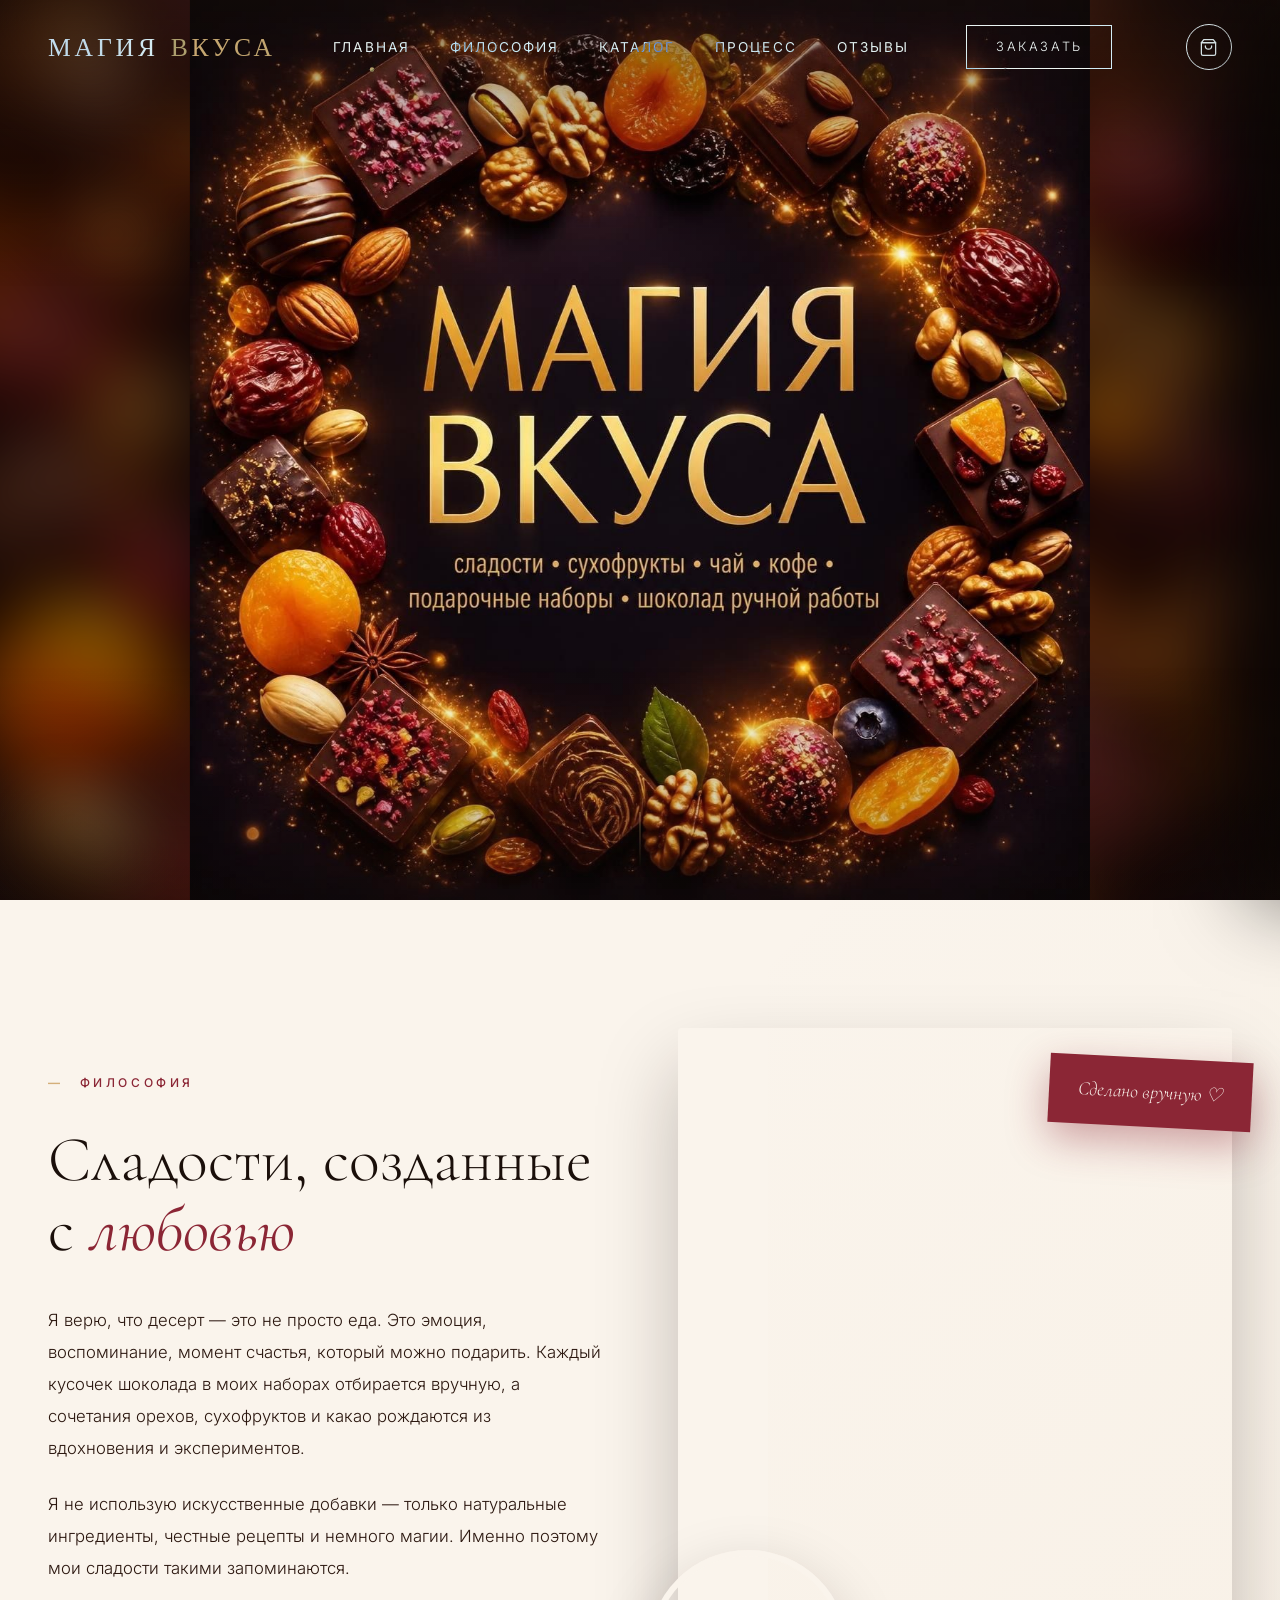
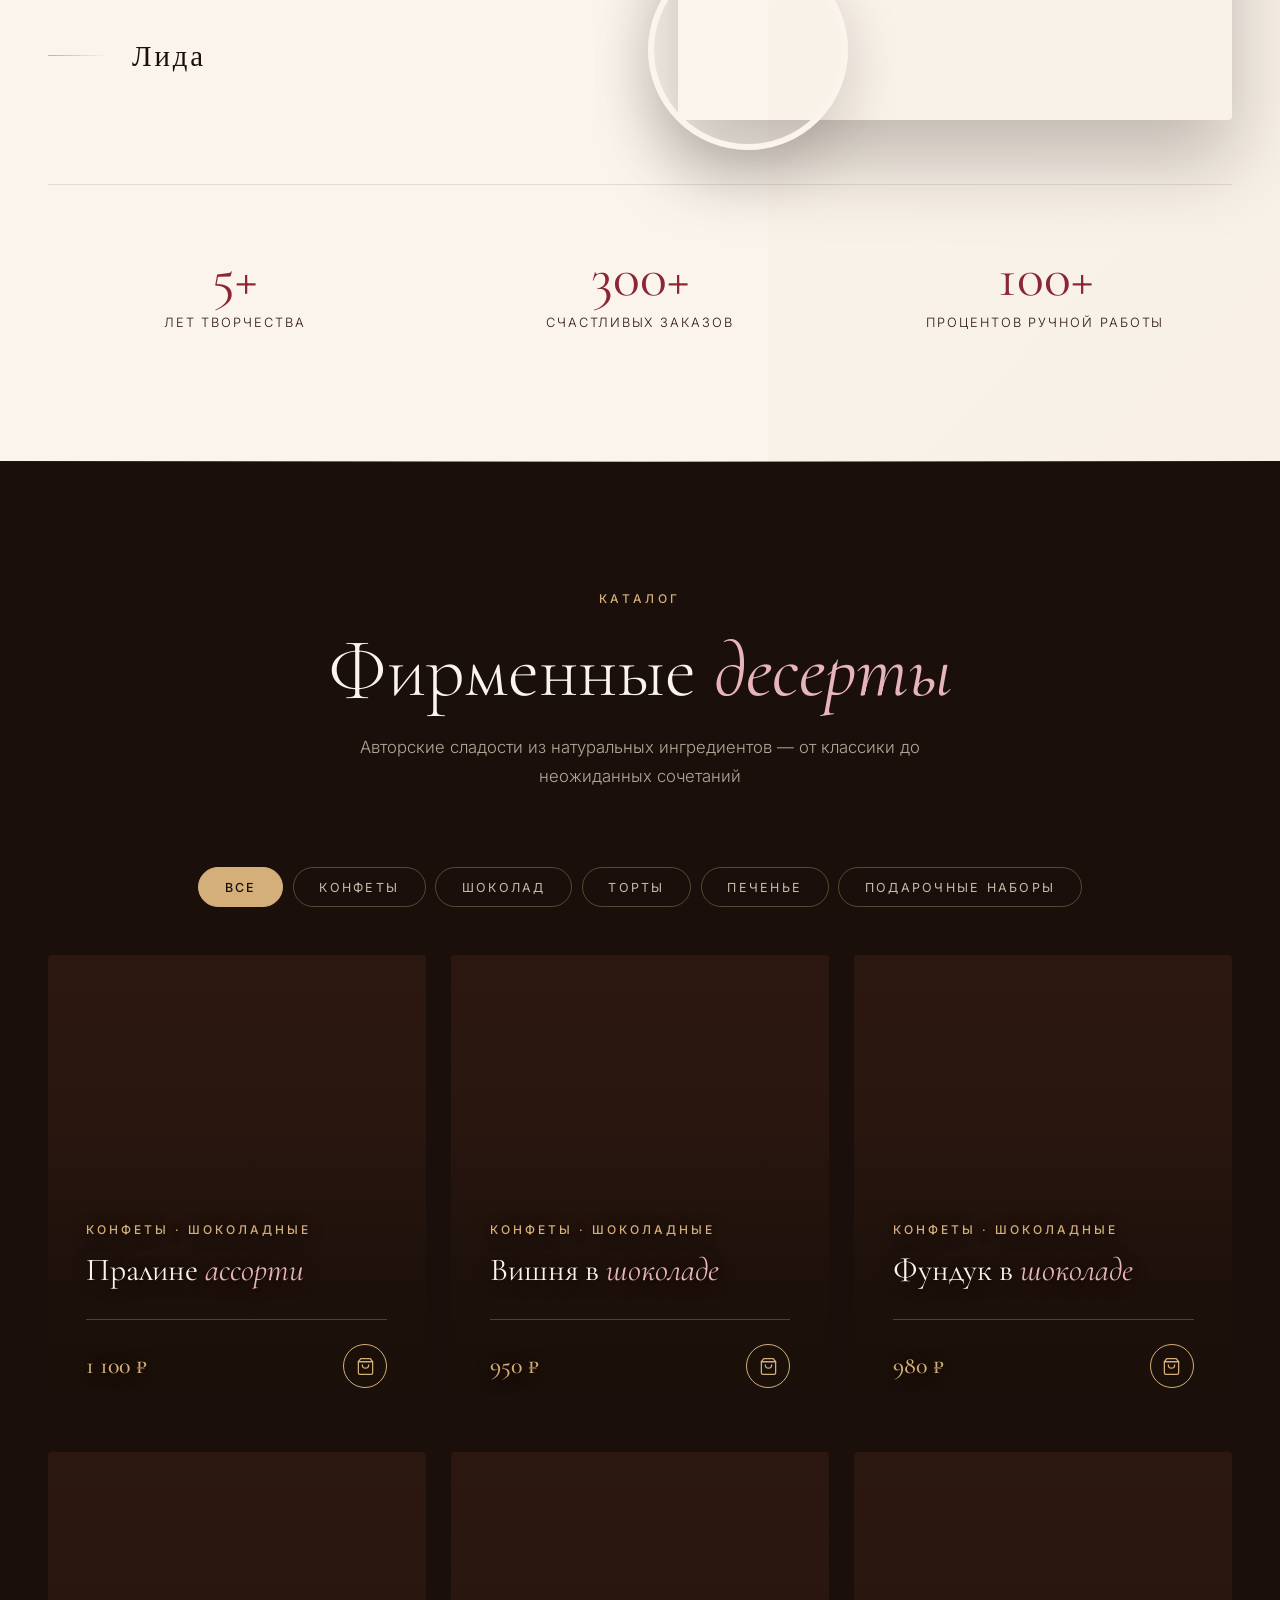
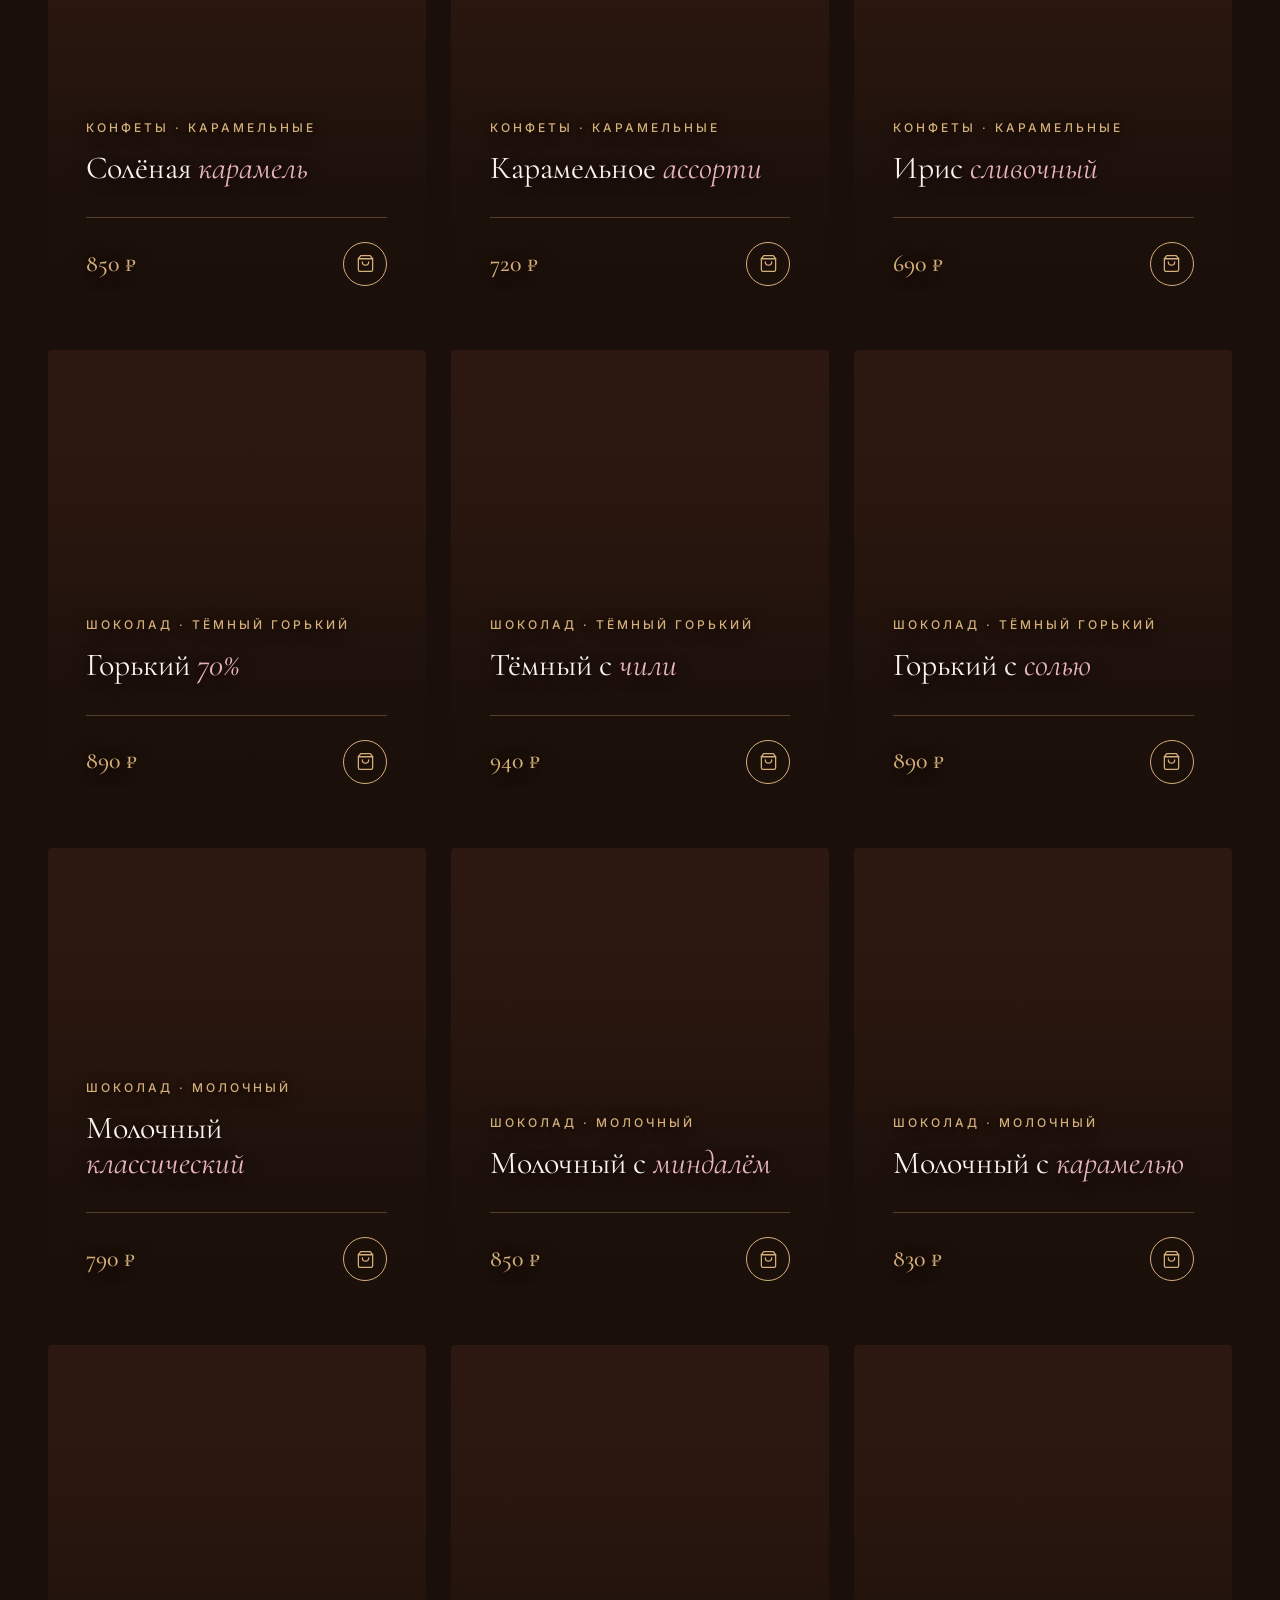
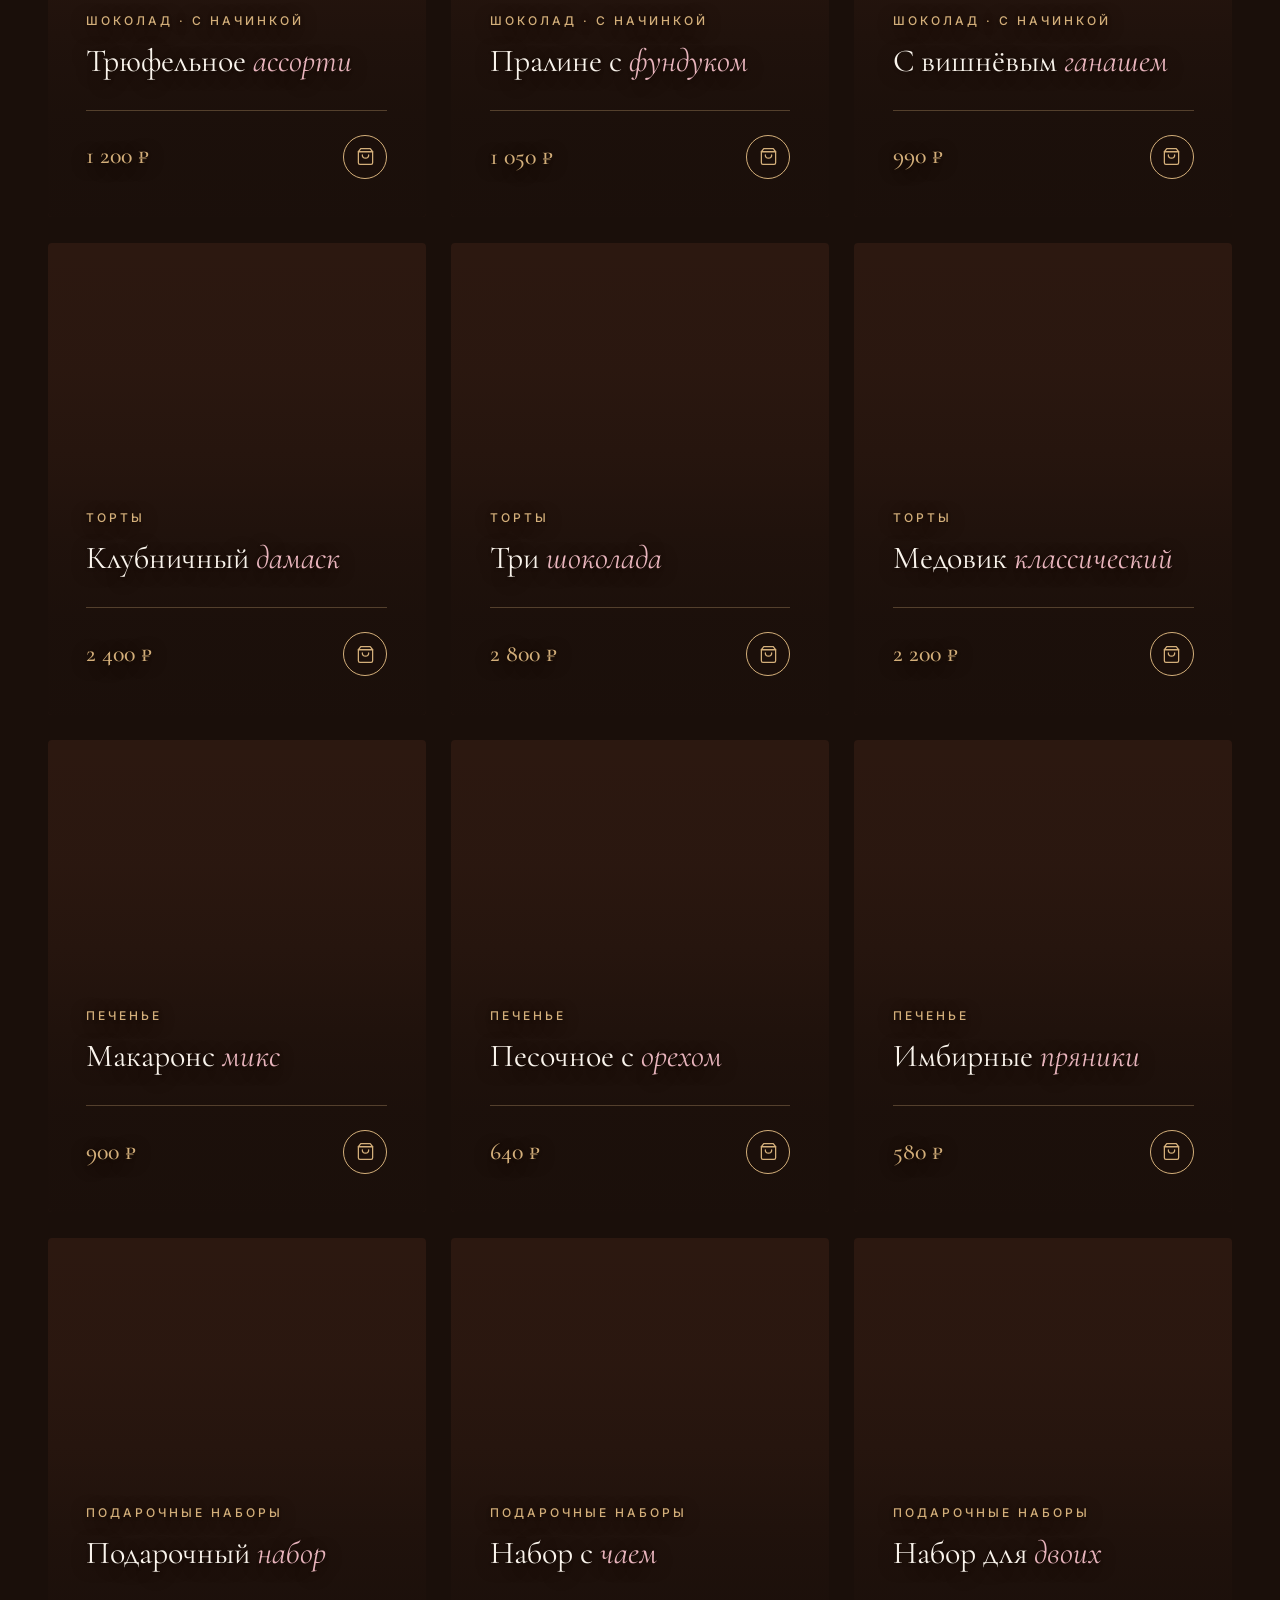
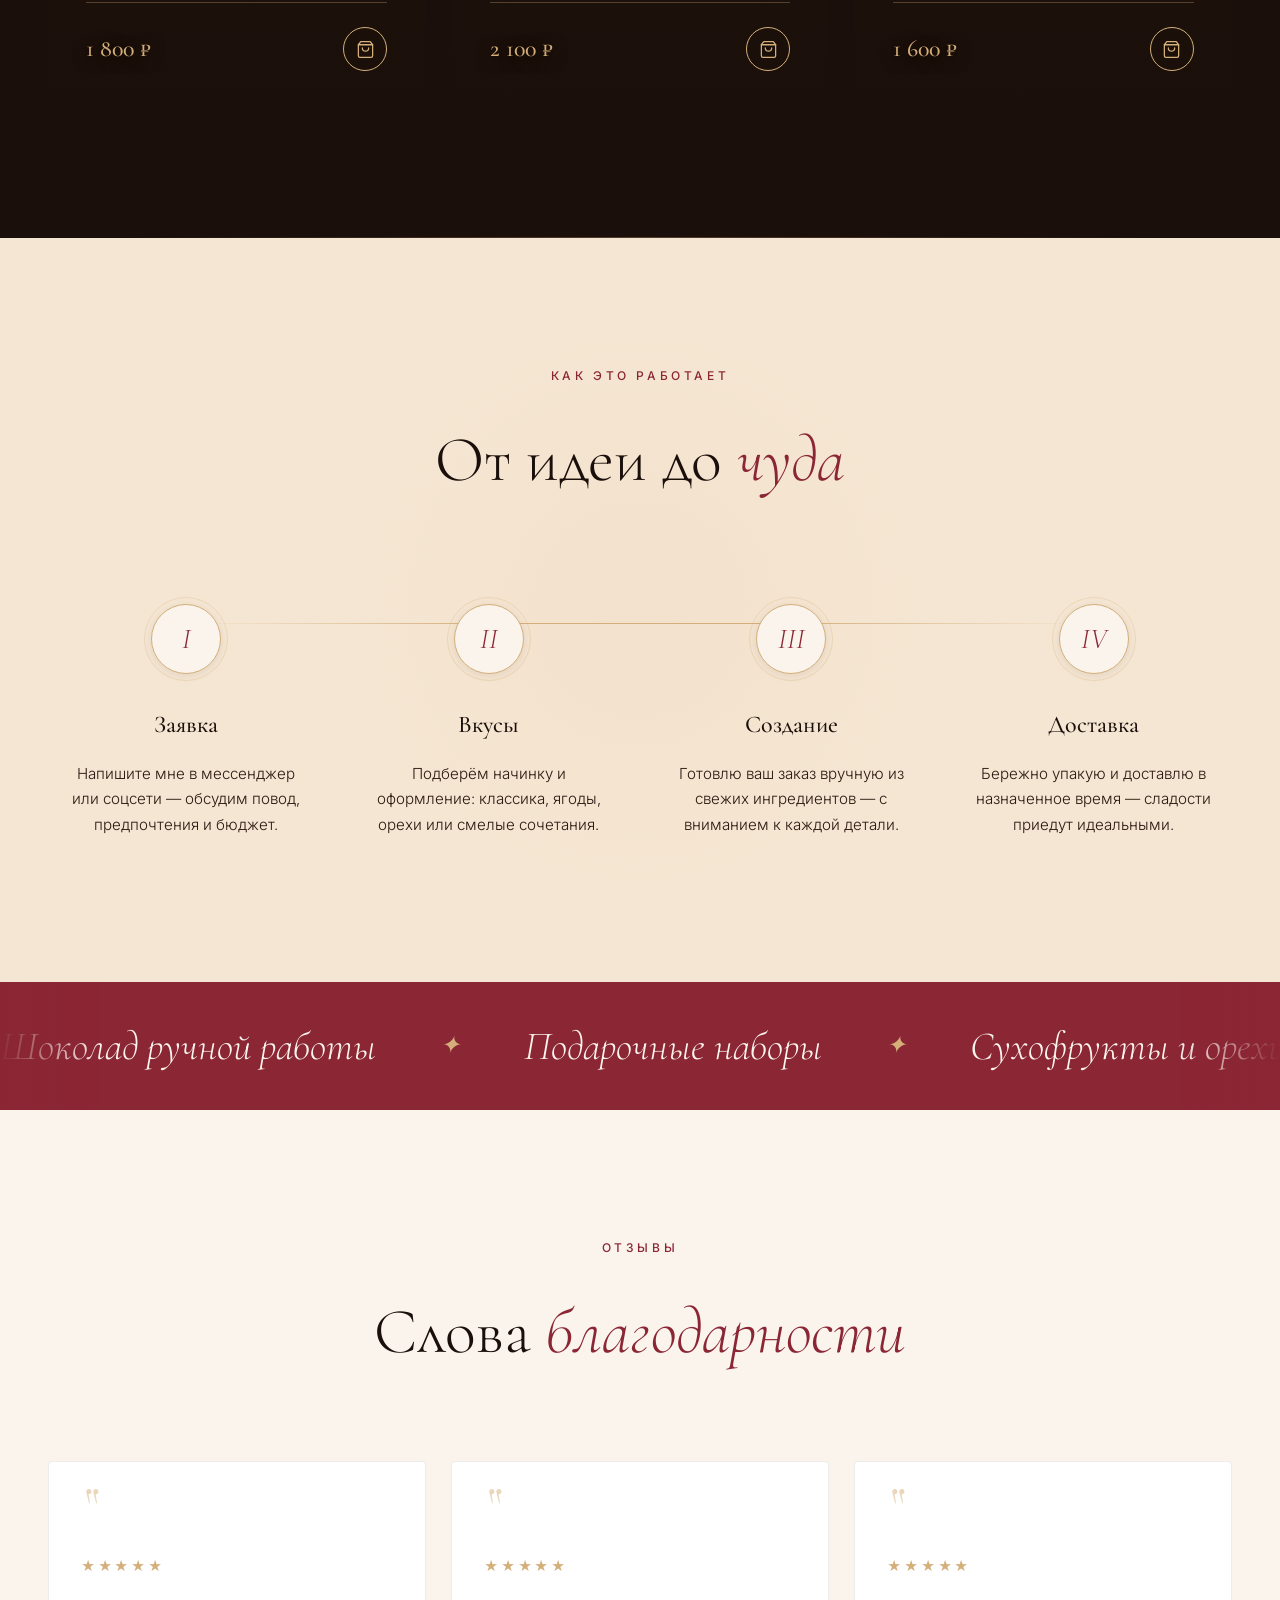
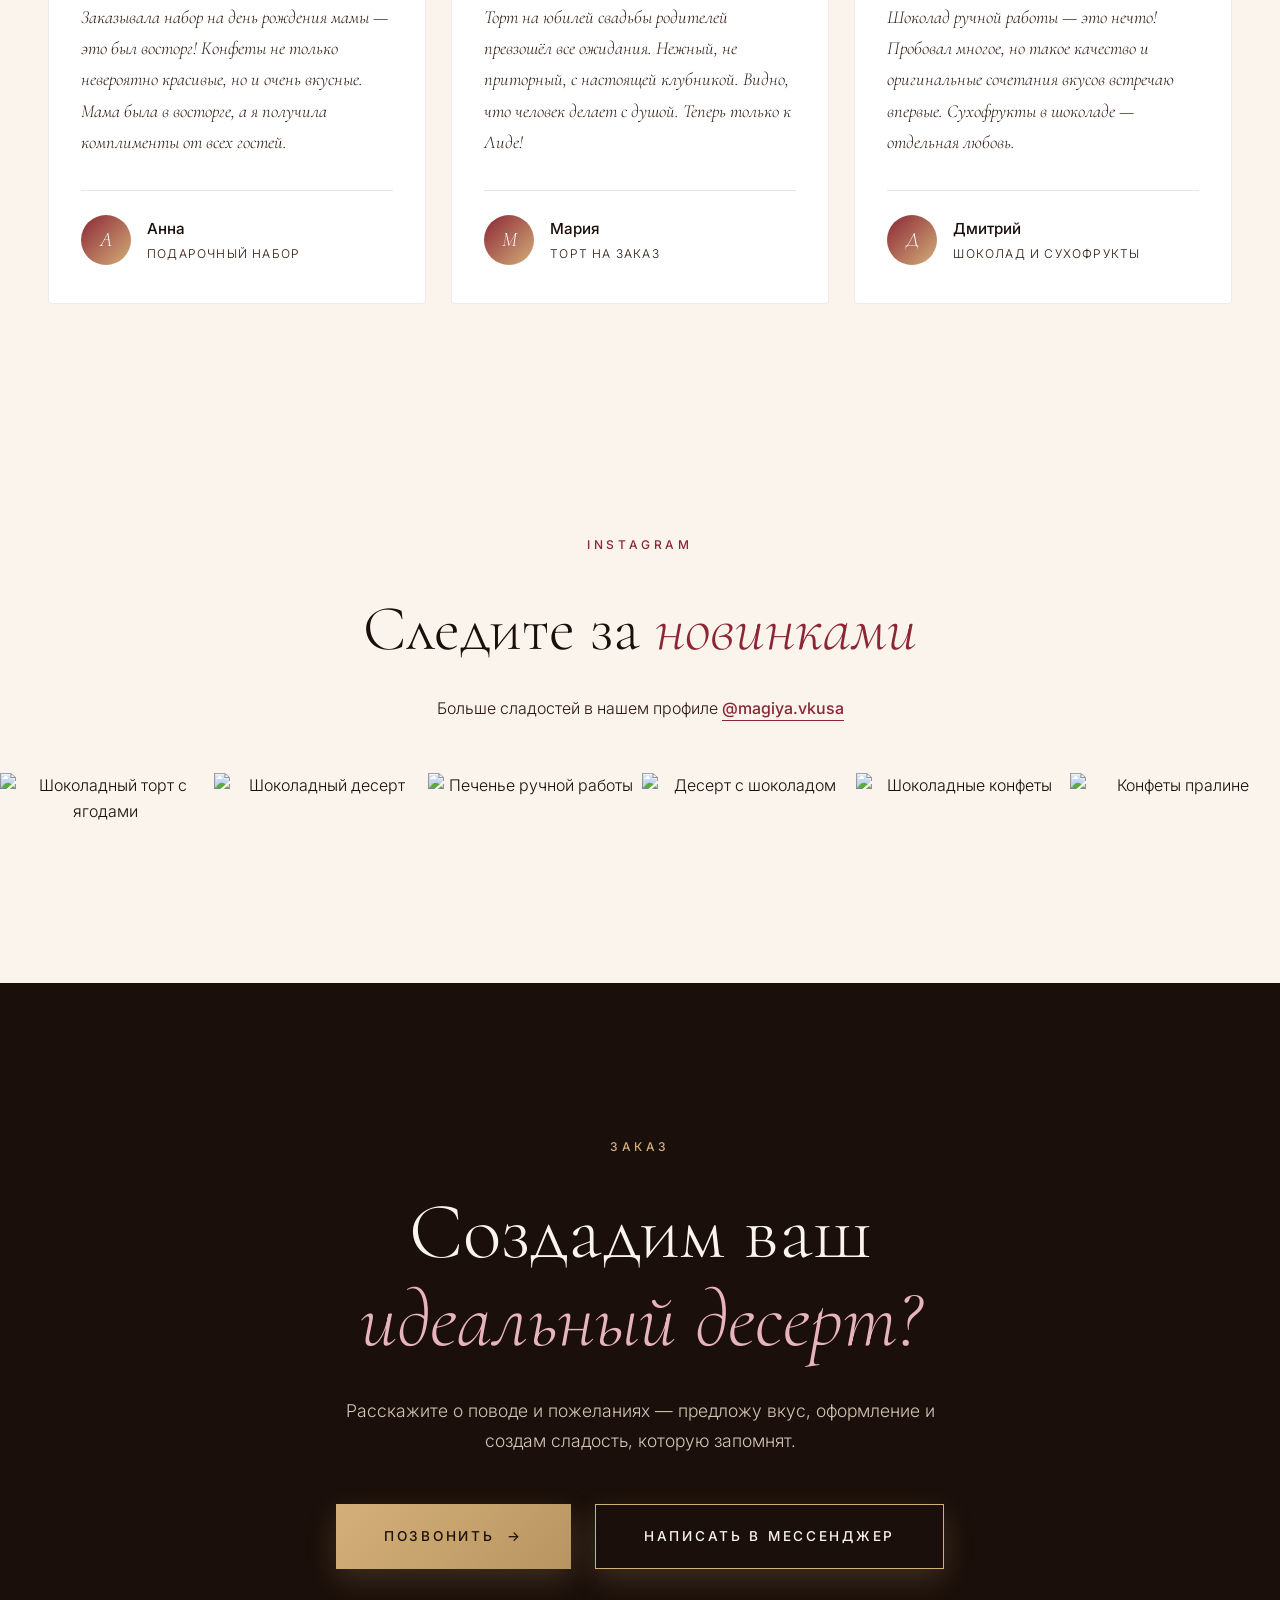
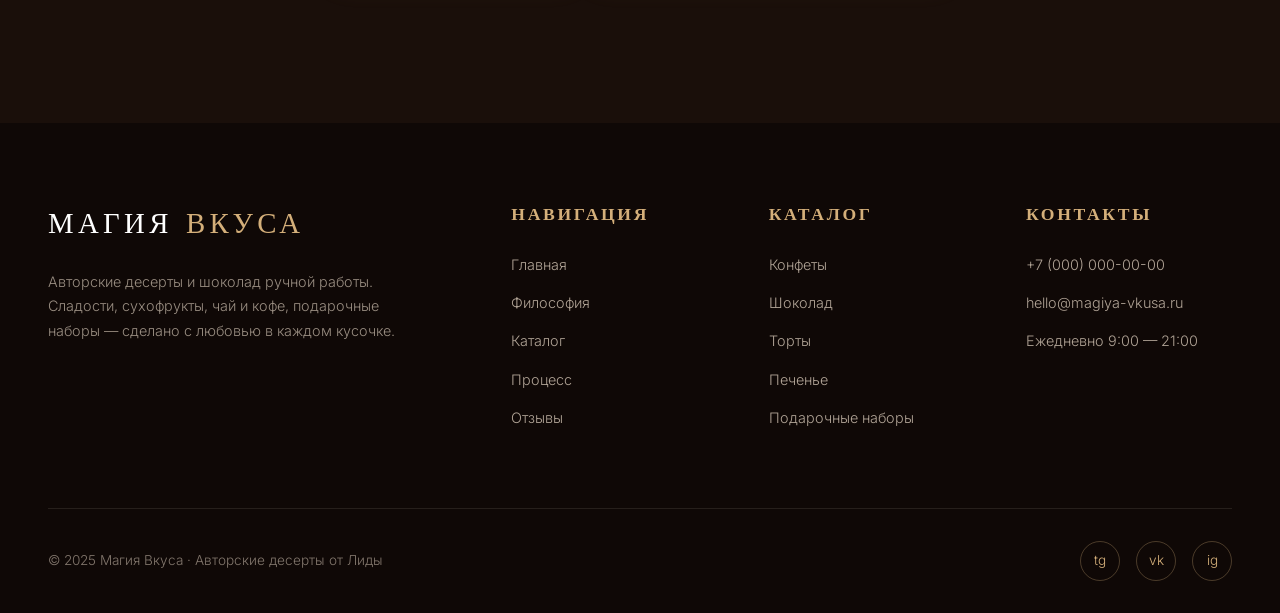
==== commit 91caa55a: "Add files via upload" ====
--- a/index.html
+++ b/index.html
@@ -1022,22 +1022,35 @@
         }
 
         .dessert-arrow {
-            width: 40px;
-            height: 40px;
+            width: 44px;
+            height: 44px;
+            padding: 0;
             border: 1px solid var(--gold);
             border-radius: 50%;
+            background: rgba(26, 15, 10, 0.35);
             display: flex;
             align-items: center;
             justify-content: center;
             color: var(--gold);
             transition: all var(--transition-base);
-            font-size: 1.2rem;
+            flex-shrink: 0;
+        }
+
+        .dessert-arrow svg {
+            width: 19px;
+            height: 19px;
+            display: block;
         }
 
         .dessert-card:hover .dessert-arrow {
             background: var(--gold);
             color: var(--chocolate);
-            transform: rotate(45deg);
+            transform: scale(1.08);
+        }
+
+        .dessert-arrow.is-added {
+            background: var(--gold);
+            color: var(--chocolate);
         }
 
         /* ============ PROCESS SECTION ============ */
@@ -1716,6 +1729,670 @@
             transform: translateY(-5px);
         }
 
+        /* ============ CART: кнопка в шапке ============ */
+        .nav-cart {
+            position: relative;
+            width: 46px;
+            height: 46px;
+            flex-shrink: 0;
+            margin-left: 1rem;
+            border: 1px solid white;
+            border-radius: 50%;
+            background: transparent;
+            color: white;
+            display: flex;
+            align-items: center;
+            justify-content: center;
+            transition: all var(--transition-base);
+        }
+
+        .nav-cart svg {
+            width: 19px;
+            height: 19px;
+            display: block;
+        }
+
+        .nav-cart:hover {
+            border-color: var(--gold);
+            color: var(--gold);
+            transform: translateY(-2px);
+        }
+
+        .nav-cart-count {
+            position: absolute;
+            top: -7px;
+            right: -7px;
+            min-width: 20px;
+            height: 20px;
+            padding: 0 5px;
+            border-radius: 999px;
+            background: var(--gold);
+            color: var(--chocolate);
+            font-size: 0.68rem;
+            font-weight: 600;
+            display: flex;
+            align-items: center;
+            justify-content: center;
+            transform: scale(0);
+            transition: transform var(--transition-base);
+        }
+
+        .nav-cart-count.is-visible {
+            transform: scale(1);
+        }
+
+        .nav-cart.is-bump {
+            animation: cartBump 0.45s ease;
+        }
+
+        @keyframes cartBump {
+            0% { transform: scale(1); }
+            45% { transform: scale(1.15); }
+            100% { transform: scale(1); }
+        }
+
+        .mobile-menu-cart {
+            display: block;
+            width: 100%;
+            text-align: left;
+            padding: 0.5rem 0;
+            color: white;
+            font-family: 'Cormorant Garamond', serif;
+            font-size: 2rem;
+            font-weight: 400;
+            transition: color var(--transition-base);
+        }
+
+        .mobile-menu-cart:hover {
+            color: var(--gold);
+        }
+
+        .mobile-menu-cart span {
+            font-family: 'Inter', sans-serif;
+            font-size: 0.8rem;
+            font-weight: 600;
+            color: var(--chocolate);
+            background: var(--gold);
+            border-radius: 999px;
+            padding: 0.1rem 0.55rem;
+            vertical-align: middle;
+        }
+
+        /* ============ CART: панель ============ */
+        .cart-overlay {
+            position: fixed;
+            inset: 0;
+            background: rgba(0, 0, 0, 0.62);
+            backdrop-filter: blur(6px);
+            -webkit-backdrop-filter: blur(6px);
+            z-index: 1200;
+            opacity: 0;
+            visibility: hidden;
+            transition: opacity var(--transition-base), visibility var(--transition-base);
+        }
+
+        .cart-overlay.is-open {
+            opacity: 1;
+            visibility: visible;
+        }
+
+        .cart-drawer {
+            position: fixed;
+            top: 0;
+            right: 0;
+            width: 100%;
+            max-width: 470px;
+            height: 100%;
+            z-index: 1201;
+            display: flex;
+            flex-direction: column;
+            background: var(--chocolate);
+            color: var(--cream);
+            transform: translateX(100%);
+            transition: transform var(--transition-slower);
+            box-shadow: -30px 0 80px rgba(0, 0, 0, 0.55);
+            /* тёмная тема для нативных календарей и селектов */
+            color-scheme: dark;
+        }
+
+        .cart-drawer.is-open {
+            transform: translateX(0);
+        }
+
+        .cart-head {
+            flex-shrink: 0;
+            display: flex;
+            align-items: center;
+            justify-content: space-between;
+            gap: 1rem;
+            padding: 1.5rem clamp(1.2rem, 4vw, 2rem);
+            border-bottom: 1px solid rgba(212, 175, 122, 0.2);
+        }
+
+        .cart-head h2 {
+            font-family: 'Cormorant Garamond', serif;
+            font-size: 1.6rem;
+            font-weight: 400;
+            display: flex;
+            align-items: center;
+            gap: 0.6rem;
+        }
+
+        .cart-head h2 .cart-badge {
+            font-family: 'Inter', sans-serif;
+            font-size: 0.7rem;
+            font-weight: 600;
+            letter-spacing: 0.08em;
+            color: var(--chocolate);
+            background: var(--gold);
+            border-radius: 999px;
+            padding: 0.15rem 0.6rem;
+        }
+
+        .cart-close {
+            width: 38px;
+            height: 38px;
+            flex-shrink: 0;
+            border: 1px solid rgba(212, 175, 122, 0.35);
+            border-radius: 50%;
+            color: var(--cream);
+            font-size: 1.25rem;
+            line-height: 1;
+            display: flex;
+            align-items: center;
+            justify-content: center;
+            transition: all var(--transition-base);
+        }
+
+        .cart-close:hover {
+            background: var(--gold);
+            border-color: var(--gold);
+            color: var(--chocolate);
+        }
+
+        .cart-steps {
+            flex: 1;
+            min-height: 0;
+            display: flex;
+        }
+
+        .cart-step {
+            flex: 1;
+            min-height: 0;
+            display: none;
+            flex-direction: column;
+        }
+
+        .cart-step.is-active {
+            display: flex;
+        }
+
+        .cart-scroll {
+            flex: 1;
+            min-height: 0;
+            overflow-y: auto;
+            overscroll-behavior: contain;
+            padding: 1.3rem clamp(1.2rem, 4vw, 2rem);
+        }
+
+        .cart-foot {
+            flex-shrink: 0;
+            padding: 1.2rem clamp(1.2rem, 4vw, 2rem) 1.5rem;
+            border-top: 1px solid rgba(212, 175, 122, 0.2);
+            background: rgba(26, 15, 10, 0.6);
+        }
+
+        /* --- позиция в корзине --- */
+        .cart-item {
+            display: grid;
+            grid-template-columns: 64px 1fr;
+            gap: 0.9rem;
+            padding-bottom: 1rem;
+            margin-bottom: 1rem;
+            border-bottom: 1px solid rgba(212, 175, 122, 0.14);
+        }
+
+        .cart-item:last-child {
+            border-bottom: none;
+            margin-bottom: 0;
+        }
+
+        .cart-item-img {
+            width: 64px;
+            height: 64px;
+            border-radius: 6px;
+            background-color: var(--chocolate-light);
+            background-size: cover;
+            background-position: center;
+        }
+
+        .cart-item-top {
+            display: flex;
+            align-items: flex-start;
+            justify-content: space-between;
+            gap: 0.6rem;
+        }
+
+        .cart-item-name {
+            font-family: 'Cormorant Garamond', serif;
+            font-size: 1.1rem;
+            line-height: 1.2;
+            margin-bottom: 0.25rem;
+        }
+
+        .cart-item-cat {
+            font-size: 0.6rem;
+            letter-spacing: 0.16em;
+            text-transform: uppercase;
+            color: rgba(212, 175, 122, 0.8);
+            margin-bottom: 0.6rem;
+        }
+
+        .cart-item-remove {
+            color: rgba(245, 230, 211, 0.45);
+            font-size: 1.1rem;
+            line-height: 1;
+            padding: 0.15rem 0.3rem;
+            transition: color var(--transition-base);
+        }
+
+        .cart-item-remove:hover {
+            color: var(--berry-light);
+        }
+
+        .cart-item-bottom {
+            display: flex;
+            align-items: center;
+            justify-content: space-between;
+            gap: 0.8rem;
+        }
+
+        .qty {
+            display: inline-flex;
+            align-items: center;
+            border: 1px solid rgba(212, 175, 122, 0.3);
+            border-radius: 999px;
+            overflow: hidden;
+        }
+
+        .qty button {
+            width: 30px;
+            height: 28px;
+            color: var(--cream);
+            font-size: 1rem;
+            line-height: 1;
+            transition: all var(--transition-fast);
+        }
+
+        .qty button:hover {
+            background: rgba(212, 175, 122, 0.18);
+            color: var(--gold);
+        }
+
+        .qty span {
+            min-width: 26px;
+            text-align: center;
+            font-size: 0.85rem;
+        }
+
+        .cart-item-sum {
+            font-size: 0.9rem;
+            color: var(--gold);
+        }
+
+        /* --- итоги --- */
+        .cart-row {
+            display: flex;
+            align-items: baseline;
+            justify-content: space-between;
+            gap: 1rem;
+            font-size: 0.86rem;
+            color: rgba(245, 230, 211, 0.72);
+            padding: 0.28rem 0;
+        }
+
+        .cart-row.total {
+            font-family: 'Cormorant Garamond', serif;
+            font-size: 1.45rem;
+            color: var(--cream);
+            margin-top: 0.5rem;
+            padding-top: 0.8rem;
+            border-top: 1px solid rgba(212, 175, 122, 0.25);
+        }
+
+        .cart-row.total b {
+            color: var(--gold);
+            font-weight: 500;
+        }
+
+        .cart-note {
+            font-size: 0.72rem;
+            line-height: 1.5;
+            color: rgba(245, 230, 211, 0.5);
+            margin-top: 0.5rem;
+        }
+
+        /* --- кнопки --- */
+        .cart-btn {
+            width: 100%;
+            padding: 0.95rem 1.4rem;
+            border-radius: 2px;
+            background: var(--gold);
+            color: var(--chocolate);
+            font-size: 0.78rem;
+            font-weight: 600;
+            letter-spacing: 0.2em;
+            text-transform: uppercase;
+            transition: all var(--transition-base);
+        }
+
+        .cart-btn:hover {
+            background: var(--gold-light);
+            transform: translateY(-2px);
+        }
+
+        .cart-btn.ghost {
+            background: transparent;
+            border: 1px solid rgba(212, 175, 122, 0.45);
+            color: var(--cream);
+            font-weight: 500;
+        }
+
+        .cart-btn.ghost:hover {
+            border-color: var(--gold);
+            color: var(--gold);
+            transform: none;
+        }
+
+        .cart-btn + .cart-btn {
+            margin-top: 0.6rem;
+        }
+
+        .cart-btn-row {
+            display: flex;
+            gap: 0.6rem;
+        }
+
+        .cart-btn-row .cart-btn + .cart-btn {
+            margin-top: 0;
+        }
+
+        /* --- пустая корзина --- */
+        .cart-empty {
+            text-align: center;
+            padding: 4rem 1rem;
+            color: rgba(245, 230, 211, 0.6);
+        }
+
+        .cart-empty svg {
+            width: 46px;
+            height: 46px;
+            margin: 0 auto 1.2rem;
+            color: rgba(212, 175, 122, 0.55);
+        }
+
+        .cart-empty p {
+            font-size: 0.92rem;
+            margin-bottom: 1.4rem;
+        }
+
+        /* --- форма оформления --- */
+        .field {
+            margin-bottom: 1.05rem;
+        }
+
+        .field > label {
+            display: block;
+            font-size: 0.66rem;
+            letter-spacing: 0.16em;
+            text-transform: uppercase;
+            color: rgba(212, 175, 122, 0.9);
+            margin-bottom: 0.45rem;
+        }
+
+        .field input[type="text"],
+        .field input[type="tel"],
+        .field input[type="date"],
+        .field input[type="time"],
+        .field select,
+        .field textarea {
+            width: 100%;
+            padding: 0.75rem 0.95rem;
+            border: 1px solid rgba(212, 175, 122, 0.28);
+            border-radius: 2px;
+            background: rgba(250, 244, 236, 0.06);
+            color: var(--cream);
+            font-family: inherit;
+            font-size: 0.9rem;
+            transition: border-color var(--transition-base), background var(--transition-base);
+        }
+
+        .field textarea {
+            min-height: 84px;
+            resize: vertical;
+        }
+
+        .field input:focus,
+        .field select:focus,
+        .field textarea:focus {
+            outline: none;
+            border-color: var(--gold);
+            background: rgba(250, 244, 236, 0.1);
+        }
+
+        .field input::placeholder,
+        .field textarea::placeholder {
+            color: rgba(245, 230, 211, 0.32);
+        }
+
+        .field-row {
+            display: grid;
+            grid-template-columns: 1fr 1fr;
+            gap: 0.8rem;
+        }
+
+        .field-error {
+            display: none;
+            font-size: 0.72rem;
+            color: var(--berry-light);
+            margin-top: 0.35rem;
+        }
+
+        .field.has-error .field-error {
+            display: block;
+        }
+
+        .field.has-error input,
+        .field.has-error select,
+        .field.has-error textarea {
+            border-color: var(--berry-light);
+        }
+
+        .field-set {
+            margin-bottom: 1.1rem;
+        }
+
+        .field-set > .field-set-title {
+            display: block;
+            font-size: 0.66rem;
+            letter-spacing: 0.16em;
+            text-transform: uppercase;
+            color: rgba(212, 175, 122, 0.9);
+            margin-bottom: 0.55rem;
+        }
+
+        .radio-group {
+            display: flex;
+            flex-wrap: wrap;
+            gap: 0.5rem;
+        }
+
+        .radio-chip {
+            display: inline-flex;
+            align-items: center;
+            gap: 0.45rem;
+            padding: 0.55rem 1rem;
+            border: 1px solid rgba(212, 175, 122, 0.3);
+            border-radius: 999px;
+            font-size: 0.78rem;
+            color: rgba(245, 230, 211, 0.8);
+            cursor: pointer;
+            transition: all var(--transition-base);
+        }
+
+        .radio-chip input {
+            accent-color: var(--gold);
+            margin: 0;
+        }
+
+        .radio-chip.is-checked {
+            border-color: var(--gold);
+            color: var(--gold);
+            background: rgba(212, 175, 122, 0.12);
+        }
+
+        .consent {
+            display: flex;
+            align-items: flex-start;
+            gap: 0.6rem;
+            font-size: 0.75rem;
+            line-height: 1.5;
+            color: rgba(245, 230, 211, 0.68);
+            margin-bottom: 0.4rem;
+        }
+
+        .consent input {
+            margin-top: 0.2rem;
+            accent-color: var(--gold);
+            flex-shrink: 0;
+        }
+
+        .addr-block {
+            display: none;
+        }
+
+        .addr-block.is-active {
+            display: block;
+        }
+
+        .order-summary {
+            border: 1px solid rgba(212, 175, 122, 0.2);
+            border-radius: 4px;
+            padding: 0.9rem 1rem;
+            background: rgba(250, 244, 236, 0.04);
+            margin-bottom: 1.2rem;
+        }
+
+        .order-summary-line {
+            display: flex;
+            justify-content: space-between;
+            gap: 1rem;
+            font-size: 0.8rem;
+            color: rgba(245, 230, 211, 0.75);
+            padding: 0.18rem 0;
+        }
+
+        /* --- успех --- */
+        .done-wrap {
+            text-align: center;
+            padding: 1.5rem 0 0.5rem;
+        }
+
+        .done-icon {
+            width: 62px;
+            height: 62px;
+            margin: 0 auto 1.1rem;
+            border: 1px solid var(--gold);
+            border-radius: 50%;
+            display: flex;
+            align-items: center;
+            justify-content: center;
+            color: var(--gold);
+            font-size: 1.5rem;
+        }
+
+        .done-number {
+            font-family: 'Cormorant Garamond', serif;
+            font-size: 1.4rem;
+            color: var(--gold);
+            margin-bottom: 0.5rem;
+        }
+
+        .done-text {
+            font-size: 0.85rem;
+            line-height: 1.6;
+            color: rgba(245, 230, 211, 0.72);
+            margin-bottom: 1.4rem;
+        }
+
+        .order-text {
+            white-space: pre-wrap;
+            word-break: break-word;
+            text-align: left;
+            font-family: ui-monospace, SFMono-Regular, Menlo, Consolas, monospace;
+            font-size: 0.73rem;
+            line-height: 1.65;
+            color: rgba(245, 230, 211, 0.82);
+            background: rgba(250, 244, 236, 0.05);
+            border: 1px solid rgba(212, 175, 122, 0.2);
+            border-radius: 4px;
+            padding: 0.9rem 1rem;
+            max-height: 230px;
+            overflow: auto;
+            margin-bottom: 1rem;
+        }
+
+        /* --- всплывающее уведомление --- */
+        .cart-toasts {
+            position: fixed;
+            left: 50%;
+            bottom: 2rem;
+            transform: translateX(-50%);
+            z-index: 1300;
+            display: flex;
+            flex-direction: column;
+            align-items: center;
+            gap: 0.5rem;
+            pointer-events: none;
+            width: max-content;
+            max-width: calc(100vw - 2rem);
+        }
+
+        .cart-toast {
+            display: flex;
+            align-items: center;
+            gap: 0.55rem;
+            padding: 0.7rem 1.25rem;
+            border: 1px solid rgba(212, 175, 122, 0.4);
+            border-radius: 999px;
+            background: rgba(26, 15, 10, 0.96);
+            color: var(--cream);
+            font-size: 0.82rem;
+            box-shadow: var(--shadow-lg);
+            animation: toastIn 0.35s ease both;
+        }
+
+        .cart-toast.is-out {
+            animation: toastOut 0.3s ease both;
+        }
+
+        .cart-toast svg {
+            width: 15px;
+            height: 15px;
+            color: var(--gold);
+            flex-shrink: 0;
+        }
+
+        @keyframes toastIn {
+            from { opacity: 0; transform: translateY(12px); }
+            to { opacity: 1; transform: translateY(0); }
+        }
+
+        @keyframes toastOut {
+            from { opacity: 1; transform: translateY(0); }
+            to { opacity: 0; transform: translateY(-8px); }
+        }
+
         /* ============ REVEAL ANIMATIONS ============ */
         .reveal {
             opacity: 0;
@@ -1871,6 +2548,32 @@
 
             .philosophy-image-tag {
                 right: 0;
+            }
+        }
+
+        @media (max-width: 560px) {
+            .cart-drawer {
+                max-width: 100%;
+            }
+
+            .cart-head h2 {
+                font-size: 1.35rem;
+            }
+
+            .field-row {
+                grid-template-columns: 1fr;
+                gap: 0;
+            }
+
+            .nav-cart {
+                width: 42px;
+                height: 42px;
+                margin-left: 0.6rem;
+            }
+
+            .nav-cart svg {
+                width: 17px;
+                height: 17px;
             }
         }
 
@@ -1924,6 +2627,10 @@
             <li><a href="#testimonials" data-section="testimonials">Отзывы</a></li>
         </ul>
         <a href="#contacts" class="nav-cta">Заказать</a>
+        <button type="button" class="nav-cart" id="navCart" aria-label="Корзина">
+            <svg viewBox="0 0 24 24" fill="none" stroke="currentColor" stroke-width="1.6" stroke-linecap="round" stroke-linejoin="round" aria-hidden="true"><path d="M6 2 3 6v14a2 2 0 0 0 2 2h14a2 2 0 0 0 2-2V6l-3-4z"/><path d="M3 6h18"/><path d="M16 10a4 4 0 0 1-8 0"/></svg>
+            <span class="nav-cart-count" id="navCartCount" aria-hidden="true">0</span>
+        </button>
         <div class="burger" id="burger" aria-label="Меню">
             <span></span>
             <span></span>
@@ -1940,6 +2647,7 @@
             <li><a href="#process">Процесс</a></li>
             <li><a href="#testimonials">Отзывы</a></li>
             <li><a href="#contacts">Контакты</a></li>
+            <li><button type="button" class="mobile-menu-cart" id="mobileCart">Корзина <span id="mobileCartCount">0</span></button></li>
         </ul>
         <div class="mobile-menu-social">
             <a href="#" aria-label="Telegram">tg</a>
@@ -2080,7 +2788,7 @@
                     <p class="dessert-desc">Плотные конфеты с ореховой начинкой в тёмном шоколаде ручной отливки.</p>
                     <div class="dessert-meta">
                         <div class="dessert-price">1 100 ₽</div>
-                        <div class="dessert-arrow">→</div>
+                        <button type="button" class="dessert-arrow" data-add-to-cart aria-label="Добавить в корзину"><svg viewBox="0 0 24 24" fill="none" stroke="currentColor" stroke-width="1.6" stroke-linecap="round" stroke-linejoin="round" aria-hidden="true"><path d="M6 2 3 6v14a2 2 0 0 0 2 2h14a2 2 0 0 0 2-2V6l-3-4z"/><path d="M3 6h18"/><path d="M16 10a4 4 0 0 1-8 0"/></svg></button>
                     </div>
                 </div>
             </article>
@@ -2094,7 +2802,7 @@
                     <p class="dessert-desc">Сочная вишня в горьком шоколаде с тонкой хрустящей корочкой.</p>
                     <div class="dessert-meta">
                         <div class="dessert-price">950 ₽</div>
-                        <div class="dessert-arrow">→</div>
+                        <button type="button" class="dessert-arrow" data-add-to-cart aria-label="Добавить в корзину"><svg viewBox="0 0 24 24" fill="none" stroke="currentColor" stroke-width="1.6" stroke-linecap="round" stroke-linejoin="round" aria-hidden="true"><path d="M6 2 3 6v14a2 2 0 0 0 2 2h14a2 2 0 0 0 2-2V6l-3-4z"/><path d="M3 6h18"/><path d="M16 10a4 4 0 0 1-8 0"/></svg></button>
                     </div>
                 </div>
             </article>
@@ -2108,14 +2816,14 @@
                     <p class="dessert-desc">Целый обжаренный фундук в молочном шоколаде — простой и честный вкус.</p>
                     <div class="dessert-meta">
                         <div class="dessert-price">980 ₽</div>
-                        <div class="dessert-arrow">→</div>
+                        <button type="button" class="dessert-arrow" data-add-to-cart aria-label="Добавить в корзину"><svg viewBox="0 0 24 24" fill="none" stroke="currentColor" stroke-width="1.6" stroke-linecap="round" stroke-linejoin="round" aria-hidden="true"><path d="M6 2 3 6v14a2 2 0 0 0 2 2h14a2 2 0 0 0 2-2V6l-3-4z"/><path d="M3 6h18"/><path d="M16 10a4 4 0 0 1-8 0"/></svg></button>
                     </div>
                 </div>
             </article>
 
             <!-- ===== Раздел: Конфеты · Подраздел: Карамельные ===== -->
             <article class="dessert-card reveal" data-section="candy" data-subsection="candy-caramel">
-                <div class="dessert-image" style="--card-img:url('https://images.unsplash.com/photo-1535141192574-5d7888081f73?w=900&q=90')"></div>
+                <div class="dessert-image" style="--card-img:url('https://images.unsplash.com/photo-1551024506-0bccd828d307?w=900&q=90')"></div>
                 <div class="dessert-overlay"></div>
                 <div class="dessert-content">
                     <div class="dessert-category">Конфеты · Карамельные</div>
@@ -2123,13 +2831,13 @@
                     <p class="dessert-desc">Батончики из тягучей карамели с морской солью в молочном шоколаде.</p>
                     <div class="dessert-meta">
                         <div class="dessert-price">850 ₽</div>
-                        <div class="dessert-arrow">→</div>
+                        <button type="button" class="dessert-arrow" data-add-to-cart aria-label="Добавить в корзину"><svg viewBox="0 0 24 24" fill="none" stroke="currentColor" stroke-width="1.6" stroke-linecap="round" stroke-linejoin="round" aria-hidden="true"><path d="M6 2 3 6v14a2 2 0 0 0 2 2h14a2 2 0 0 0 2-2V6l-3-4z"/><path d="M3 6h18"/><path d="M16 10a4 4 0 0 1-8 0"/></svg></button>
                     </div>
                 </div>
             </article>
 
             <article class="dessert-card reveal" data-section="candy" data-subsection="candy-caramel">
-                <div class="dessert-image" style="--card-img:url('https://images.unsplash.com/photo-1551024506-0bccd828d307?w=900&q=90')"></div>
+                <div class="dessert-image" style="--card-img:url('https://images.unsplash.com/photo-1548907040-4baa42d10919?w=900&q=90')"></div>
                 <div class="dessert-overlay"></div>
                 <div class="dessert-content">
                     <div class="dessert-category">Конфеты · Карамельные</div>
@@ -2137,7 +2845,7 @@
                     <p class="dessert-desc">Карамель с ванилью, мёдом и сливками в одной коробке.</p>
                     <div class="dessert-meta">
                         <div class="dessert-price">720 ₽</div>
-                        <div class="dessert-arrow">→</div>
+                        <button type="button" class="dessert-arrow" data-add-to-cart aria-label="Добавить в корзину"><svg viewBox="0 0 24 24" fill="none" stroke="currentColor" stroke-width="1.6" stroke-linecap="round" stroke-linejoin="round" aria-hidden="true"><path d="M6 2 3 6v14a2 2 0 0 0 2 2h14a2 2 0 0 0 2-2V6l-3-4z"/><path d="M3 6h18"/><path d="M16 10a4 4 0 0 1-8 0"/></svg></button>
                     </div>
                 </div>
             </article>
@@ -2151,7 +2859,7 @@
                     <p class="dessert-desc">Мягкая тянущаяся ирисная карамель на сливках и сливочном масле.</p>
                     <div class="dessert-meta">
                         <div class="dessert-price">690 ₽</div>
-                        <div class="dessert-arrow">→</div>
+                        <button type="button" class="dessert-arrow" data-add-to-cart aria-label="Добавить в корзину"><svg viewBox="0 0 24 24" fill="none" stroke="currentColor" stroke-width="1.6" stroke-linecap="round" stroke-linejoin="round" aria-hidden="true"><path d="M6 2 3 6v14a2 2 0 0 0 2 2h14a2 2 0 0 0 2-2V6l-3-4z"/><path d="M3 6h18"/><path d="M16 10a4 4 0 0 1-8 0"/></svg></button>
                     </div>
                 </div>
             </article>
@@ -2166,7 +2874,7 @@
                     <p class="dessert-desc">Плитка тёмного шоколада с насыщенным вкусом какао без лишней сладости.</p>
                     <div class="dessert-meta">
                         <div class="dessert-price">890 ₽</div>
-                        <div class="dessert-arrow">→</div>
+                        <button type="button" class="dessert-arrow" data-add-to-cart aria-label="Добавить в корзину"><svg viewBox="0 0 24 24" fill="none" stroke="currentColor" stroke-width="1.6" stroke-linecap="round" stroke-linejoin="round" aria-hidden="true"><path d="M6 2 3 6v14a2 2 0 0 0 2 2h14a2 2 0 0 0 2-2V6l-3-4z"/><path d="M3 6h18"/><path d="M16 10a4 4 0 0 1-8 0"/></svg></button>
                     </div>
                 </div>
             </article>
@@ -2180,7 +2888,7 @@
                     <p class="dessert-desc">Плитка 70% какао с тёплой пряной ноткой чили в послевкусии.</p>
                     <div class="dessert-meta">
                         <div class="dessert-price">940 ₽</div>
-                        <div class="dessert-arrow">→</div>
+                        <button type="button" class="dessert-arrow" data-add-to-cart aria-label="Добавить в корзину"><svg viewBox="0 0 24 24" fill="none" stroke="currentColor" stroke-width="1.6" stroke-linecap="round" stroke-linejoin="round" aria-hidden="true"><path d="M6 2 3 6v14a2 2 0 0 0 2 2h14a2 2 0 0 0 2-2V6l-3-4z"/><path d="M3 6h18"/><path d="M16 10a4 4 0 0 1-8 0"/></svg></button>
                     </div>
                 </div>
             </article>
@@ -2194,7 +2902,7 @@
                     <p class="dessert-desc">Тёмный шоколад с хлопьями морской соли — контраст сладкого и солёного.</p>
                     <div class="dessert-meta">
                         <div class="dessert-price">890 ₽</div>
-                        <div class="dessert-arrow">→</div>
+                        <button type="button" class="dessert-arrow" data-add-to-cart aria-label="Добавить в корзину"><svg viewBox="0 0 24 24" fill="none" stroke="currentColor" stroke-width="1.6" stroke-linecap="round" stroke-linejoin="round" aria-hidden="true"><path d="M6 2 3 6v14a2 2 0 0 0 2 2h14a2 2 0 0 0 2-2V6l-3-4z"/><path d="M3 6h18"/><path d="M16 10a4 4 0 0 1-8 0"/></svg></button>
                     </div>
                 </div>
             </article>
@@ -2209,7 +2917,7 @@
                     <p class="dessert-desc">Нежный молочный шоколад со сливочным вкусом и мягкой текстурой.</p>
                     <div class="dessert-meta">
                         <div class="dessert-price">790 ₽</div>
-                        <div class="dessert-arrow">→</div>
+                        <button type="button" class="dessert-arrow" data-add-to-cart aria-label="Добавить в корзину"><svg viewBox="0 0 24 24" fill="none" stroke="currentColor" stroke-width="1.6" stroke-linecap="round" stroke-linejoin="round" aria-hidden="true"><path d="M6 2 3 6v14a2 2 0 0 0 2 2h14a2 2 0 0 0 2-2V6l-3-4z"/><path d="M3 6h18"/><path d="M16 10a4 4 0 0 1-8 0"/></svg></button>
                     </div>
                 </div>
             </article>
@@ -2223,13 +2931,13 @@
                     <p class="dessert-desc">Молочный шоколад с обжаренным миндалём и хрустящей текстурой.</p>
                     <div class="dessert-meta">
                         <div class="dessert-price">850 ₽</div>
-                        <div class="dessert-arrow">→</div>
+                        <button type="button" class="dessert-arrow" data-add-to-cart aria-label="Добавить в корзину"><svg viewBox="0 0 24 24" fill="none" stroke="currentColor" stroke-width="1.6" stroke-linecap="round" stroke-linejoin="round" aria-hidden="true"><path d="M6 2 3 6v14a2 2 0 0 0 2 2h14a2 2 0 0 0 2-2V6l-3-4z"/><path d="M3 6h18"/><path d="M16 10a4 4 0 0 1-8 0"/></svg></button>
                     </div>
                 </div>
             </article>
 
             <article class="dessert-card reveal" data-section="chocolate" data-subsection="chocolate-milk">
-                <div class="dessert-image" style="--card-img:url('https://images.unsplash.com/photo-1535141192574-5d7888081f73?w=900&q=90')"></div>
+                <div class="dessert-image" style="--card-img:url('https://images.unsplash.com/photo-1551024506-0bccd828d307?w=900&q=90')"></div>
                 <div class="dessert-overlay"></div>
                 <div class="dessert-content">
                     <div class="dessert-category">Шоколад · Молочный</div>
@@ -2237,7 +2945,7 @@
                     <p class="dessert-desc">Плитка молочного шоколада с хрустящей карамельной крошкой.</p>
                     <div class="dessert-meta">
                         <div class="dessert-price">830 ₽</div>
-                        <div class="dessert-arrow">→</div>
+                        <button type="button" class="dessert-arrow" data-add-to-cart aria-label="Добавить в корзину"><svg viewBox="0 0 24 24" fill="none" stroke="currentColor" stroke-width="1.6" stroke-linecap="round" stroke-linejoin="round" aria-hidden="true"><path d="M6 2 3 6v14a2 2 0 0 0 2 2h14a2 2 0 0 0 2-2V6l-3-4z"/><path d="M3 6h18"/><path d="M16 10a4 4 0 0 1-8 0"/></svg></button>
                     </div>
                 </div>
             </article>
@@ -2252,7 +2960,7 @@
                     <p class="dessert-desc">Нежные трюфели с ореховой пастой, ягодными нотами и какао высшего сорта.</p>
                     <div class="dessert-meta">
                         <div class="dessert-price">1 200 ₽</div>
-                        <div class="dessert-arrow">→</div>
+                        <button type="button" class="dessert-arrow" data-add-to-cart aria-label="Добавить в корзину"><svg viewBox="0 0 24 24" fill="none" stroke="currentColor" stroke-width="1.6" stroke-linecap="round" stroke-linejoin="round" aria-hidden="true"><path d="M6 2 3 6v14a2 2 0 0 0 2 2h14a2 2 0 0 0 2-2V6l-3-4z"/><path d="M3 6h18"/><path d="M16 10a4 4 0 0 1-8 0"/></svg></button>
                     </div>
                 </div>
             </article>
@@ -2266,7 +2974,7 @@
                     <p class="dessert-desc">Тёмный шоколад с пралине из отборного фундука внутри.</p>
                     <div class="dessert-meta">
                         <div class="dessert-price">1 050 ₽</div>
-                        <div class="dessert-arrow">→</div>
+                        <button type="button" class="dessert-arrow" data-add-to-cart aria-label="Добавить в корзину"><svg viewBox="0 0 24 24" fill="none" stroke="currentColor" stroke-width="1.6" stroke-linecap="round" stroke-linejoin="round" aria-hidden="true"><path d="M6 2 3 6v14a2 2 0 0 0 2 2h14a2 2 0 0 0 2-2V6l-3-4z"/><path d="M3 6h18"/><path d="M16 10a4 4 0 0 1-8 0"/></svg></button>
                     </div>
                 </div>
             </article>
@@ -2280,7 +2988,7 @@
                     <p class="dessert-desc">Молочный шоколад с вишнёвым ганашем и лёгкой кислинкой.</p>
                     <div class="dessert-meta">
                         <div class="dessert-price">990 ₽</div>
-                        <div class="dessert-arrow">→</div>
+                        <button type="button" class="dessert-arrow" data-add-to-cart aria-label="Добавить в корзину"><svg viewBox="0 0 24 24" fill="none" stroke="currentColor" stroke-width="1.6" stroke-linecap="round" stroke-linejoin="round" aria-hidden="true"><path d="M6 2 3 6v14a2 2 0 0 0 2 2h14a2 2 0 0 0 2-2V6l-3-4z"/><path d="M3 6h18"/><path d="M16 10a4 4 0 0 1-8 0"/></svg></button>
                     </div>
                 </div>
             </article>
@@ -2295,7 +3003,7 @@
                     <p class="dessert-desc">Воздушные коржи, свежая клубника и крем на белом шоколаде.</p>
                     <div class="dessert-meta">
                         <div class="dessert-price">2 400 ₽</div>
-                        <div class="dessert-arrow">→</div>
+                        <button type="button" class="dessert-arrow" data-add-to-cart aria-label="Добавить в корзину"><svg viewBox="0 0 24 24" fill="none" stroke="currentColor" stroke-width="1.6" stroke-linecap="round" stroke-linejoin="round" aria-hidden="true"><path d="M6 2 3 6v14a2 2 0 0 0 2 2h14a2 2 0 0 0 2-2V6l-3-4z"/><path d="M3 6h18"/><path d="M16 10a4 4 0 0 1-8 0"/></svg></button>
                     </div>
                 </div>
             </article>
@@ -2309,7 +3017,7 @@
                     <p class="dessert-desc">Три слоя — тёмный, молочный и белый шоколад — в одном торте.</p>
                     <div class="dessert-meta">
                         <div class="dessert-price">2 800 ₽</div>
-                        <div class="dessert-arrow">→</div>
+                        <button type="button" class="dessert-arrow" data-add-to-cart aria-label="Добавить в корзину"><svg viewBox="0 0 24 24" fill="none" stroke="currentColor" stroke-width="1.6" stroke-linecap="round" stroke-linejoin="round" aria-hidden="true"><path d="M6 2 3 6v14a2 2 0 0 0 2 2h14a2 2 0 0 0 2-2V6l-3-4z"/><path d="M3 6h18"/><path d="M16 10a4 4 0 0 1-8 0"/></svg></button>
                     </div>
                 </div>
             </article>
@@ -2323,7 +3031,7 @@
                     <p class="dessert-desc">Тонкие медовые коржи и нежный сметанный крем.</p>
                     <div class="dessert-meta">
                         <div class="dessert-price">2 200 ₽</div>
-                        <div class="dessert-arrow">→</div>
+                        <button type="button" class="dessert-arrow" data-add-to-cart aria-label="Добавить в корзину"><svg viewBox="0 0 24 24" fill="none" stroke="currentColor" stroke-width="1.6" stroke-linecap="round" stroke-linejoin="round" aria-hidden="true"><path d="M6 2 3 6v14a2 2 0 0 0 2 2h14a2 2 0 0 0 2-2V6l-3-4z"/><path d="M3 6h18"/><path d="M16 10a4 4 0 0 1-8 0"/></svg></button>
                     </div>
                 </div>
             </article>
@@ -2338,7 +3046,7 @@
                     <p class="dessert-desc">Нежные миндальные пирожные с ароматными ганаши: фисташка, малина, ваниль.</p>
                     <div class="dessert-meta">
                         <div class="dessert-price">900 ₽</div>
-                        <div class="dessert-arrow">→</div>
+                        <button type="button" class="dessert-arrow" data-add-to-cart aria-label="Добавить в корзину"><svg viewBox="0 0 24 24" fill="none" stroke="currentColor" stroke-width="1.6" stroke-linecap="round" stroke-linejoin="round" aria-hidden="true"><path d="M6 2 3 6v14a2 2 0 0 0 2 2h14a2 2 0 0 0 2-2V6l-3-4z"/><path d="M3 6h18"/><path d="M16 10a4 4 0 0 1-8 0"/></svg></button>
                     </div>
                 </div>
             </article>
@@ -2352,7 +3060,7 @@
                     <p class="dessert-desc">Рассыпчатое песочное печенье с грецким орехом.</p>
                     <div class="dessert-meta">
                         <div class="dessert-price">640 ₽</div>
-                        <div class="dessert-arrow">→</div>
+                        <button type="button" class="dessert-arrow" data-add-to-cart aria-label="Добавить в корзину"><svg viewBox="0 0 24 24" fill="none" stroke="currentColor" stroke-width="1.6" stroke-linecap="round" stroke-linejoin="round" aria-hidden="true"><path d="M6 2 3 6v14a2 2 0 0 0 2 2h14a2 2 0 0 0 2-2V6l-3-4z"/><path d="M3 6h18"/><path d="M16 10a4 4 0 0 1-8 0"/></svg></button>
                     </div>
                 </div>
             </article>
@@ -2366,7 +3074,7 @@
                     <p class="dessert-desc">Пряники с имбирём и корицей ручной росписи.</p>
                     <div class="dessert-meta">
                         <div class="dessert-price">580 ₽</div>
-                        <div class="dessert-arrow">→</div>
+                        <button type="button" class="dessert-arrow" data-add-to-cart aria-label="Добавить в корзину"><svg viewBox="0 0 24 24" fill="none" stroke="currentColor" stroke-width="1.6" stroke-linecap="round" stroke-linejoin="round" aria-hidden="true"><path d="M6 2 3 6v14a2 2 0 0 0 2 2h14a2 2 0 0 0 2-2V6l-3-4z"/><path d="M3 6h18"/><path d="M16 10a4 4 0 0 1-8 0"/></svg></button>
                     </div>
                 </div>
             </article>
@@ -2381,7 +3089,7 @@
                     <p class="dessert-desc">Ассорти из конфет, сухофруктов в шоколаде и орехов в элегантной упаковке.</p>
                     <div class="dessert-meta">
                         <div class="dessert-price">1 800 ₽</div>
-                        <div class="dessert-arrow">→</div>
+                        <button type="button" class="dessert-arrow" data-add-to-cart aria-label="Добавить в корзину"><svg viewBox="0 0 24 24" fill="none" stroke="currentColor" stroke-width="1.6" stroke-linecap="round" stroke-linejoin="round" aria-hidden="true"><path d="M6 2 3 6v14a2 2 0 0 0 2 2h14a2 2 0 0 0 2-2V6l-3-4z"/><path d="M3 6h18"/><path d="M16 10a4 4 0 0 1-8 0"/></svg></button>
                     </div>
                 </div>
             </article>
@@ -2395,7 +3103,7 @@
                     <p class="dessert-desc">Шоколад, сухофрукты в шоколаде и листовой чай в подарочной коробке.</p>
                     <div class="dessert-meta">
                         <div class="dessert-price">2 100 ₽</div>
-                        <div class="dessert-arrow">→</div>
+                        <button type="button" class="dessert-arrow" data-add-to-cart aria-label="Добавить в корзину"><svg viewBox="0 0 24 24" fill="none" stroke="currentColor" stroke-width="1.6" stroke-linecap="round" stroke-linejoin="round" aria-hidden="true"><path d="M6 2 3 6v14a2 2 0 0 0 2 2h14a2 2 0 0 0 2-2V6l-3-4z"/><path d="M3 6h18"/><path d="M16 10a4 4 0 0 1-8 0"/></svg></button>
                     </div>
                 </div>
             </article>
@@ -2409,7 +3117,7 @@
                     <p class="dessert-desc">Две плитки шоколада, трюфели и открытка в крафтовой упаковке.</p>
                     <div class="dessert-meta">
                         <div class="dessert-price">1 600 ₽</div>
-                        <div class="dessert-arrow">→</div>
+                        <button type="button" class="dessert-arrow" data-add-to-cart aria-label="Добавить в корзину"><svg viewBox="0 0 24 24" fill="none" stroke="currentColor" stroke-width="1.6" stroke-linecap="round" stroke-linejoin="round" aria-hidden="true"><path d="M6 2 3 6v14a2 2 0 0 0 2 2h14a2 2 0 0 0 2-2V6l-3-4z"/><path d="M3 6h18"/><path d="M16 10a4 4 0 0 1-8 0"/></svg></button>
                     </div>
                 </div>
             </article>
@@ -2637,6 +3345,130 @@
     <!-- ============ BACK TO TOP ============ -->
     <div class="back-to-top" id="backToTop" aria-label="Наверх">↑</div>
 
+    <!-- ============ CART ============ -->
+    <div class="cart-overlay" id="cartOverlay"></div>
+
+    <aside class="cart-drawer" id="cartDrawer" aria-hidden="true" aria-label="Корзина">
+        <div class="cart-head">
+            <h2>Корзина <span class="cart-badge" id="cartBadge">0</span></h2>
+            <button type="button" class="cart-close" id="cartClose" aria-label="Закрыть корзину">×</button>
+        </div>
+
+        <div class="cart-steps">
+
+            <!-- ---------- Шаг 1: товары ---------- -->
+            <section class="cart-step is-active" data-step="cart">
+                <div class="cart-scroll">
+                    <div id="cartItems"></div>
+
+                    <div class="cart-empty" id="cartEmpty">
+                        <svg viewBox="0 0 24 24" fill="none" stroke="currentColor" stroke-width="1.3" stroke-linecap="round" stroke-linejoin="round" aria-hidden="true"><path d="M6 2 3 6v14a2 2 0 0 0 2 2h14a2 2 0 0 0 2-2V6l-3-4z"/><path d="M3 6h18"/><path d="M16 10a4 4 0 0 1-8 0"/></svg>
+                        <p>В корзине пока пусто.<br>Добавьте сладости из каталога.</p>
+                        <button type="button" class="cart-btn ghost" id="cartToCatalog">Перейти в каталог</button>
+                    </div>
+                </div>
+
+                <div class="cart-foot" id="cartFoot">
+                    <div class="cart-row"><span>Товары</span><span id="cartSubtotal">0 ₽</span></div>
+                    <div class="cart-row"><span>Доставка</span><span id="cartDelivery">—</span></div>
+                    <div class="cart-row total"><span>Итого</span><b id="cartTotal">0 ₽</b></div>
+                    <p class="cart-note" id="cartNote"></p>
+                    <button type="button" class="cart-btn" id="cartToForm" style="margin-top:1rem">Оформить заказ</button>
+                </div>
+            </section>
+
+            <!-- ---------- Шаг 2: оформление ---------- -->
+            <section class="cart-step" data-step="form">
+                <form class="cart-scroll" id="orderForm" novalidate>
+
+                    <div class="field-set">
+                        <span class="field-set-title">Контакты</span>
+                        <div class="field" data-field="name">
+                            <label for="fName">Имя *</label>
+                            <input type="text" id="fName" placeholder="Анна" autocomplete="given-name">
+                            <span class="field-error">Как к вам обращаться?</span>
+                        </div>
+                        <div class="field" data-field="phone">
+                            <label for="fPhone">Телефон *</label>
+                            <input type="tel" id="fPhone" placeholder="+7 900 000-00-00" autocomplete="tel" inputmode="tel">
+                            <span class="field-error">Введите телефон в формате +7 900 000-00-00</span>
+                        </div>
+                    </div>
+
+                    <div class="field-set">
+                        <span class="field-set-title">Способ получения</span>
+                        <div class="radio-group" id="deliveryGroup">
+                            <label class="radio-chip is-checked"><input type="radio" name="delivery" value="Доставка" checked> Доставка</label>
+                            <label class="radio-chip"><input type="radio" name="delivery" value="Самовывоз"> Самовывоз</label>
+                        </div>
+                    </div>
+
+                    <div class="addr-block is-active" id="addrBlock">
+                        <div class="field" data-field="address">
+                            <label for="fAddress">Адрес доставки *</label>
+                            <input type="text" id="fAddress" placeholder="Город, улица, дом, квартира" autocomplete="street-address">
+                            <span class="field-error">Заполните адрес доставки</span>
+                        </div>
+                    </div>
+
+                    <div class="field-row">
+                        <div class="field" data-field="date">
+                            <label for="fDate">Дата *</label>
+                            <input type="date" id="fDate">
+                            <span class="field-error">Выберите дату</span>
+                        </div>
+                        <div class="field" data-field="time">
+                            <label for="fTime">Время *</label>
+                            <input type="time" id="fTime" value="12:00">
+                            <span class="field-error">Укажите время</span>
+                        </div>
+                    </div>
+
+                    <div class="field-set">
+                        <span class="field-set-title">Оплата</span>
+                        <div class="radio-group" id="paymentGroup">
+                            <label class="radio-chip is-checked"><input type="radio" name="payment" value="Перевод по реквизитам" checked> Перевод по реквизитам</label>
+                            <label class="radio-chip"><input type="radio" name="payment" value="При получении"> При получении</label>
+                        </div>
+                    </div>
+
+                    <div class="field" data-field="comment">
+                        <label for="fComment">Комментарий</label>
+                        <textarea id="fComment" placeholder="Пожелания к заказу, надпись на коробке…"></textarea>
+                    </div>
+
+                    <div class="order-summary" id="orderSummary"></div>
+
+                    <label class="consent" for="fConsent">
+                        <input type="checkbox" id="fConsent">
+                        <span>Согласен(-на) на обработку персональных данных для оформления и доставки заказа.</span>
+                    </label>
+                    <span class="field-error" id="consentError">Без согласия мы не сможем принять заказ</span>
+
+                    <button type="submit" class="cart-btn" id="orderSubmit" style="margin-top:1.2rem">Подтвердить заказ</button>
+                    <button type="button" class="cart-btn ghost" id="orderBack">← Назад в корзину</button>
+                </form>
+            </section>
+
+            <!-- ---------- Шаг 3: заказ оформлен ---------- -->
+            <section class="cart-step" data-step="done">
+                <div class="cart-scroll">
+                    <div class="done-wrap">
+                        <div class="done-icon">✓</div>
+                        <div class="done-number" id="doneNumber"></div>
+                        <p class="done-text" id="doneText"></p>
+                    </div>
+                    <pre class="order-text" id="doneOrderText"></pre>
+                    <div id="doneActions"></div>
+                    <button type="button" class="cart-btn ghost" id="doneClose" style="margin-top:0.6rem">Продолжить покупки</button>
+                </div>
+            </section>
+
+        </div>
+    </aside>
+
+    <div class="cart-toasts" id="cartToasts" aria-live="polite"></div>
+
     <!-- ============ SCRIPTS ============ -->
     <script>
     (function () {
@@ -2824,5 +3656,625 @@
         if (catalogCards.length) paintCatalog();
     })();
     </script>
+
+    <script>
+    /* ============================================================
+       КОРЗИНА И ОФОРМЛЕНИЕ ЗАКАЗА
+       ------------------------------------------------------------
+       Куда уходит заказ, настраивается в ORDER_CONFIG ниже.
+
+       ВАЖНО ПРО БЕЗОПАСНОСТЬ: сайт статический, поэтому любой ключ
+       или токен, вписанный сюда, виден в исходнике страницы всем.
+       Не храните здесь токены Telegram-ботов и пароли.
+       Если нужна автоматическая отправка — укажите endpoint своего
+       обработчика на сервере (PHP/Node), он и будет хранить секреты.
+       Без endpoint заказ формируется и отправляется вручную:
+       копированием текста или через ссылки на мессенджеры.
+       ============================================================ */
+    (function () {
+        'use strict';
+
+        var ORDER_CONFIG = {
+            shopName: 'Магия Вкуса',
+            currency: ' ₽',
+            /* Стоимость доставки. 0 = «уточним при подтверждении» */
+            deliveryFee: 0,
+            /* Свой обработчик заказа (рекомендуемый вариант): принимает POST с JSON */
+            endpoint: '',
+            /* Ссылки-мессенджеры: без сервера и без секретов в коде */
+            telegram: '',                 /* имя пользователя без @, напр. 'magiya_vkusa' */
+            whatsapp: '',                 /* телефон цифрами, напр. '79001234567' */
+            email: 'hello@magiya-vkusa.ru'
+        };
+
+        var CART_KEY = 'mv_cart_v1';
+        var ORDERS_KEY = 'mv_orders_v1';
+
+        function $(id) { return document.getElementById(id); }
+
+        function esc(s) {
+            return String(s == null ? '' : s).replace(/[&<>"']/g, function (c) {
+                return { '&': '&amp;', '<': '&lt;', '>': '&gt;', '"': '&quot;', "'": '&#39;' }[c];
+            });
+        }
+
+        function money(n) {
+            return String(Math.round(n || 0)).replace(/\B(?=(\d{3})+(?!\d))/g, ' ') + ORDER_CONFIG.currency;
+        }
+
+        function slug(s) {
+            return String(s || '').toLowerCase().replace(/[^a-zа-яё0-9]+/gi, '-').replace(/^-+|-+$/g, '');
+        }
+
+        function clean(s) {
+            return String(s == null ? '' : s).replace(/\s+/g, ' ').trim();
+        }
+
+        /* ---------- Карточки каталога читаем прямо из DOM ---------- */
+        var CATALOG = {};
+
+        [].forEach.call(document.querySelectorAll('#catalogGrid .dessert-card'), function (card) {
+            var nameEl = card.querySelector('.dessert-name');
+            if (!nameEl) return;
+
+            var name = clean(nameEl.textContent);
+            if (!name) return;
+
+            var priceEl = card.querySelector('.dessert-price');
+            var catEl = card.querySelector('.dessert-category');
+            var imgEl = card.querySelector('.dessert-image');
+            var style = imgEl ? (imgEl.getAttribute('style') || '') : '';
+            var match = style.match(/url\(['"]?([^'")]+)['"]?\)/);
+
+            CATALOG[slug(name)] = {
+                id: slug(name),
+                name: name,
+                price: priceEl ? (parseInt(priceEl.textContent.replace(/[^\d]/g, ''), 10) || 0) : 0,
+                category: catEl ? clean(catEl.textContent) : '',
+                img: match ? match[1] : ''
+            };
+        });
+
+        /* ---------- Состояние корзины ---------- */
+        var cart = readCart();
+
+        function readCart() {
+            try {
+                var raw = window.localStorage.getItem(CART_KEY);
+                var list = raw ? JSON.parse(raw) : [];
+                if (!Array.isArray(list)) return [];
+                return list.filter(function (i) { return i && i.id && i.qty > 0; });
+            } catch (e) { return []; }
+        }
+
+        function writeCart() {
+            try { window.localStorage.setItem(CART_KEY, JSON.stringify(cart)); } catch (e) {}
+        }
+
+        function cartCount() {
+            return cart.reduce(function (n, i) { return n + i.qty; }, 0);
+        }
+
+        function cartSubtotal() {
+            return cart.reduce(function (s, i) { return s + i.qty * i.price; }, 0);
+        }
+
+        function deliveryFee() {
+            if (!cart.length) return 0;
+            return ORDER_CONFIG.deliveryFee > 0 ? ORDER_CONFIG.deliveryFee : 0;
+        }
+
+        function addToCart(id, qty) {
+            var product = CATALOG[id];
+            if (!product) return;
+            var existing = null;
+            [].forEach.call(cart, function (i) { if (i.id === id) existing = i; });
+
+            if (existing) {
+                existing.qty += (qty || 1);
+            } else {
+                cart.push({
+                    id: product.id,
+                    name: product.name,
+                    price: product.price,
+                    category: product.category,
+                    img: product.img,
+                    qty: qty || 1
+                });
+            }
+            writeCart();
+            renderCart();
+            renderBadges();
+            bumpCartButton();
+            toast('Добавлено: ' + product.name);
+        }
+
+        function setQty(id, delta) {
+            for (var i = 0; i < cart.length; i++) {
+                if (cart[i].id !== id) continue;
+                cart[i].qty += delta;
+                if (cart[i].qty < 1) {
+                    cart.splice(i, 1);
+                    toast('Удалено из корзины');
+                }
+                break;
+            }
+            writeCart();
+            renderCart();
+            renderBadges();
+        }
+
+        function removeItem(id) {
+            cart = cart.filter(function (i) { return i.id !== id; });
+            writeCart();
+            renderCart();
+            renderBadges();
+            toast('Удалено из корзины');
+        }
+
+        /* ---------- Отрисовка корзины ---------- */
+        function renderCart() {
+            var wrap = $('cartItems');
+            if (wrap) {
+                wrap.innerHTML = cart.map(function (i) {
+                    return '<div class="cart-item">' +
+                        '<div class="cart-item-img" style="background-image:url(\'' + esc(i.img) + '\')"></div>' +
+                        '<div>' +
+                            '<div class="cart-item-top">' +
+                                '<div>' +
+                                    '<div class="cart-item-name">' + esc(i.name) + '</div>' +
+                                    '<div class="cart-item-cat">' + esc(i.category) + '</div>' +
+                                '</div>' +
+                                '<button type="button" class="cart-item-remove" data-remove="' + esc(i.id) + '" aria-label="Удалить">×</button>' +
+                            '</div>' +
+                            '<div class="cart-item-bottom">' +
+                                '<div class="qty">' +
+                                    '<button type="button" data-dec="' + esc(i.id) + '" aria-label="Меньше">−</button>' +
+                                    '<span>' + i.qty + '</span>' +
+                                    '<button type="button" data-inc="' + esc(i.id) + '" aria-label="Больше">+</button>' +
+                                '</div>' +
+                                '<div class="cart-item-sum">' + money(i.qty * i.price) + '</div>' +
+                            '</div>' +
+                        '</div>' +
+                    '</div>';
+                }).join('');
+            }
+
+            var has = cart.length > 0;
+            if ($('cartEmpty')) $('cartEmpty').style.display = has ? 'none' : 'block';
+            if ($('cartFoot')) $('cartFoot').style.display = has ? 'block' : 'none';
+
+            var sub = cartSubtotal();
+            var fee = deliveryFee();
+            if ($('cartSubtotal')) $('cartSubtotal').textContent = money(sub);
+            if ($('cartDelivery')) {
+                $('cartDelivery').textContent = !has ? '—' : (fee > 0 ? money(fee) : 'Уточним при подтверждении');
+            }
+            if ($('cartTotal')) $('cartTotal').textContent = money(sub + fee);
+            if ($('cartNote')) {
+                $('cartNote').textContent = has
+                    ? 'Мы свяжемся с вами, чтобы подтвердить состав, адрес и время.'
+                    : '';
+            }
+            renderOrderSummary();
+        }
+
+        function renderOrderSummary() {
+            var box = $('orderSummary');
+            if (!box) return;
+            box.innerHTML = cart.map(function (i) {
+                return '<div class="order-summary-line"><span>' + esc(i.name) + ' × ' + i.qty +
+                    '</span><span>' + money(i.qty * i.price) + '</span></div>';
+            }).join('') +
+            '<div class="order-summary-line" style="border-top:1px solid rgba(212,175,122,.25);margin-top:.5rem;padding-top:.5rem">' +
+                '<span>Итого</span><span>' + money(cartSubtotal() + deliveryFee()) + '</span>' +
+            '</div>';
+        }
+
+        function renderBadges() {
+            var n = cartCount();
+            if ($('navCartCount')) {
+                $('navCartCount').textContent = n;
+                $('navCartCount').classList.toggle('is-visible', n > 0);
+            }
+            if ($('mobileCartCount')) $('mobileCartCount').textContent = n;
+            if ($('cartBadge')) $('cartBadge').textContent = n;
+        }
+
+        function bumpCartButton() {
+            var btn = $('navCart');
+            if (!btn) return;
+            btn.classList.remove('is-bump');
+            void btn.offsetWidth;
+            btn.classList.add('is-bump');
+        }
+
+        function toast(text) {
+            var box = $('cartToasts');
+            if (!box) return;
+            var el = document.createElement('div');
+            el.className = 'cart-toast';
+            el.innerHTML = '<svg viewBox="0 0 24 24" fill="none" stroke="currentColor" stroke-width="2.2" ' +
+                'stroke-linecap="round" stroke-linejoin="round" aria-hidden="true"><path d="M20 6 9 17l-5-5"/></svg><span></span>';
+            el.querySelector('span').textContent = text;
+            box.appendChild(el);
+            window.setTimeout(function () { el.classList.add('is-out'); }, 2200);
+            window.setTimeout(function () { if (el.parentNode) el.parentNode.removeChild(el); }, 2600);
+        }
+
+        /* ---------- Панель корзины ---------- */
+        var drawer = $('cartDrawer');
+        var overlay = $('cartOverlay');
+        var lastFocused = null;
+
+        function showStep(name) {
+            [].forEach.call(document.querySelectorAll('.cart-step'), function (step) {
+                step.classList.toggle('is-active', step.getAttribute('data-step') === name);
+            });
+            var scroll = drawer ? drawer.querySelector('.cart-step.is-active .cart-scroll') : null;
+            if (scroll) scroll.scrollTop = 0;
+        }
+
+        function openCart(step) {
+            if (!drawer) return;
+            closeMobileMenu();
+            lastFocused = document.activeElement;
+            if (step === 'form') renderOrderSummary();
+            drawer.classList.add('is-open');
+            if (overlay) overlay.classList.add('is-open');
+            drawer.setAttribute('aria-hidden', 'false');
+            document.body.classList.add('no-scroll');
+            if ($('cartClose')) $('cartClose').focus();
+        }
+
+        function closeCart() {
+            if (!drawer) return;
+            drawer.classList.remove('is-open');
+            if (overlay) overlay.classList.remove('is-open');
+            drawer.setAttribute('aria-hidden', 'true');
+            document.body.classList.remove('no-scroll');
+            if (lastFocused && lastFocused.focus) lastFocused.focus();
+        }
+
+        function closeMobileMenu() {
+            if ($('mobileMenu')) $('mobileMenu').classList.remove('active');
+            if ($('mobileMenuOverlay')) $('mobileMenuOverlay').classList.remove('active');
+            if ($('burger')) $('burger').classList.remove('active');
+        }
+
+        /* ---------- Оформление заказа ---------- */
+        function fieldError(name, on) {
+            var field = document.querySelector('.field[data-field="' + name + '"]');
+            if (field) field.classList.toggle('has-error', !!on);
+        }
+
+        function selectedValue(name) {
+            var el = document.querySelector('input[name="' + name + '"]:checked');
+            return el ? el.value : '';
+        }
+
+        function formatDate(value) {
+            var parts = String(value || '').split('-');
+            return parts.length === 3 ? parts[2] + '.' + parts[1] + '.' + parts[0] : value;
+        }
+
+        function validateOrder() {
+            var ok = true;
+            var first = null;
+            var isDelivery = selectedValue('delivery') === 'Доставка';
+            var phoneDigits = $('fPhone').value.replace(/\D/g, '');
+
+            if ($('fName').value.trim().length < 2) {
+                fieldError('name', true); ok = false; first = first || $('fName');
+            } else { fieldError('name', false); }
+
+            if (phoneDigits.length < 10) {
+                fieldError('phone', true); ok = false; first = first || $('fPhone');
+            } else { fieldError('phone', false); }
+
+            if (isDelivery && $('fAddress').value.trim().length < 5) {
+                fieldError('address', true); ok = false; first = first || $('fAddress');
+            } else { fieldError('address', false); }
+
+            if (!$('fDate').value) {
+                fieldError('date', true); ok = false; first = first || $('fDate');
+            } else { fieldError('date', false); }
+
+            if (!$('fTime').value) {
+                fieldError('time', true); ok = false; first = first || $('fTime');
+            } else { fieldError('time', false); }
+
+            if (!$('fConsent').checked) {
+                $('consentError').style.display = 'block';
+                ok = false; first = first || $('fConsent');
+            } else {
+                $('consentError').style.display = 'none';
+            }
+
+            if (first && first.focus) first.focus();
+            return ok;
+        }
+
+        function orderNumber() {
+            var d = new Date();
+            var pad = function (n) { return (n < 10 ? '0' : '') + n; };
+            return 'MV-' + d.getFullYear() + pad(d.getMonth() + 1) + pad(d.getDate()) + '-' +
+                Math.floor(1000 + Math.random() * 9000);
+        }
+
+        function collectOrder() {
+            var isDelivery = selectedValue('delivery') === 'Доставка';
+            var num = orderNumber();
+            var lines = [];
+
+            lines.push('Заказ ' + num + ' — ' + ORDER_CONFIG.shopName);
+            lines.push('');
+            cart.forEach(function (i, idx) {
+                lines.push((idx + 1) + '. ' + i.name + (i.category ? ' (' + i.category + ')' : '') +
+                    ' — ' + i.qty + ' × ' + money(i.price) + ' = ' + money(i.qty * i.price));
+            });
+            lines.push('');
+            lines.push('Товары: ' + money(cartSubtotal()));
+            var fee = deliveryFee();
+            lines.push('Доставка: ' + (fee > 0 ? money(fee) : 'уточним при подтверждении'));
+            lines.push('Итого: ' + money(cartSubtotal() + fee));
+            lines.push('');
+            lines.push('Имя: ' + $('fName').value.trim());
+            lines.push('Телефон: ' + $('fPhone').value.trim());
+            lines.push('Получение: ' + (isDelivery ? 'Доставка' : 'Самовывоз'));
+            if (isDelivery) lines.push('Адрес: ' + $('fAddress').value.trim());
+            lines.push('Дата и время: ' + formatDate($('fDate').value) + ', ' + $('fTime').value);
+            lines.push('Оплата: ' + selectedValue('payment'));
+            var comment = $('fComment').value.trim();
+            if (comment) lines.push('Комментарий: ' + comment);
+
+            return {
+                number: num,
+                text: lines.join('\n'),
+                customer: {
+                    name: $('fName').value.trim(),
+                    phone: $('fPhone').value.trim(),
+                    delivery: isDelivery ? 'Доставка' : 'Самовывоз',
+                    address: isDelivery ? $('fAddress').value.trim() : '',
+                    date: $('fDate').value,
+                    time: $('fTime').value,
+                    payment: selectedValue('payment'),
+                    comment: comment
+                },
+                items: cart.map(function (i) {
+                    return { id: i.id, name: i.name, price: i.price, qty: i.qty };
+                }),
+                total: cartSubtotal() + fee
+            };
+        }
+
+        function saveOrder(order) {
+            try {
+                var list = JSON.parse(window.localStorage.getItem(ORDERS_KEY) || '[]');
+                if (!Array.isArray(list)) list = [];
+                list.push({ number: order.number, at: new Date().toISOString(), text: order.text });
+                window.localStorage.setItem(ORDERS_KEY, JSON.stringify(list.slice(-50)));
+            } catch (e) {}
+        }
+
+        function copyText(text, btn) {
+            var label = btn.textContent;
+            var done = function () {
+                btn.textContent = 'Скопировано ✓';
+                window.setTimeout(function () { btn.textContent = label; }, 1600);
+            };
+            if (navigator.clipboard && navigator.clipboard.writeText) {
+                navigator.clipboard.writeText(text).then(done).catch(function () { fallbackCopy(text); done(); });
+            } else {
+                fallbackCopy(text);
+                done();
+            }
+        }
+
+        function fallbackCopy(text) {
+            var area = document.createElement('textarea');
+            area.value = text;
+            area.setAttribute('readonly', '');
+            area.style.position = 'fixed';
+            area.style.top = '-1000px';
+            document.body.appendChild(area);
+            area.select();
+            try { document.execCommand('copy'); } catch (e) {}
+            document.body.removeChild(area);
+        }
+
+        function showDone(order, failed) {
+            if ($('doneNumber')) $('doneNumber').textContent = 'Заказ ' + order.number;
+            if ($('doneText')) {
+                $('doneText').textContent = failed
+                    ? 'Отправить автоматически не получилось. Скопируйте заказ и пришлите его нам в мессенджер — мы подтвердим в течение дня.'
+                    : 'Спасибо! Заказ принят. Мы свяжемся с вами, чтобы подтвердить состав, адрес и время.';
+            }
+            if ($('doneOrderText')) $('doneOrderText').textContent = order.text;
+
+            var actions = $('doneActions');
+            if (actions) {
+                actions.innerHTML = '';
+
+                var copy = document.createElement('button');
+                copy.type = 'button';
+                copy.className = 'cart-btn';
+                copy.textContent = 'Скопировать заказ';
+                copy.addEventListener('click', function () { copyText(order.text, copy); });
+                actions.appendChild(copy);
+
+                var link = function (href, label) {
+                    var a = document.createElement('a');
+                    a.className = 'cart-btn ghost';
+                    a.href = href;
+                    a.target = '_blank';
+                    a.rel = 'noopener';
+                    a.textContent = label;
+                    a.style.display = 'block';
+                    a.style.textAlign = 'center';
+                    actions.appendChild(a);
+                };
+
+                if (ORDER_CONFIG.telegram) {
+                    link('https://t.me/' + encodeURIComponent(ORDER_CONFIG.telegram) +
+                        '?text=' + encodeURIComponent(order.text), 'Отправить в Telegram');
+                }
+                if (ORDER_CONFIG.whatsapp) {
+                    link('https://wa.me/' + ORDER_CONFIG.whatsapp +
+                        '?text=' + encodeURIComponent(order.text), 'Отправить в WhatsApp');
+                }
+                if (ORDER_CONFIG.email) {
+                    link('mailto:' + ORDER_CONFIG.email +
+                        '?subject=' + encodeURIComponent('Заказ ' + order.number) +
+                        '&body=' + encodeURIComponent(order.text), 'Отправить на e-mail');
+                }
+            }
+
+            showStep('done');
+            cart = [];
+            writeCart();
+            renderCart();
+            renderBadges();
+        }
+
+        /* ---------- Слушатели ---------- */
+        [].forEach.call(document.querySelectorAll('[data-add-to-cart]'), function (btn) {
+            btn.addEventListener('click', function (e) {
+                e.preventDefault();
+                e.stopPropagation();
+                var card = btn.closest ? btn.closest('.dessert-card') : null;
+                var nameEl = card ? card.querySelector('.dessert-name') : null;
+                if (!nameEl) return;
+                addToCart(slug(clean(nameEl.textContent)), 1);
+                btn.classList.add('is-added');
+                window.setTimeout(function () { btn.classList.remove('is-added'); }, 900);
+            });
+        });
+
+        var itemsBox = $('cartItems');
+        if (itemsBox) {
+            itemsBox.addEventListener('click', function (e) {
+                var t = e.target;
+                if (!t || !t.closest) return;
+                var inc = t.closest('[data-inc]');
+                var dec = t.closest('[data-dec]');
+                var rem = t.closest('[data-remove]');
+                if (inc) setQty(inc.getAttribute('data-inc'), 1);
+                else if (dec) setQty(dec.getAttribute('data-dec'), -1);
+                else if (rem) removeItem(rem.getAttribute('data-remove'));
+            });
+        }
+
+        if ($('navCart')) $('navCart').addEventListener('click', function () { openCart('cart'); });
+        if ($('mobileCart')) $('mobileCart').addEventListener('click', function () { openCart('cart'); });
+        if ($('cartClose')) $('cartClose').addEventListener('click', closeCart);
+        if (overlay) overlay.addEventListener('click', closeCart);
+
+        if ($('cartToCatalog')) {
+            $('cartToCatalog').addEventListener('click', function () {
+                closeCart();
+                var target = document.getElementById('collection');
+                if (target) target.scrollIntoView({ behavior: 'smooth' });
+            });
+        }
+
+        if ($('cartToForm')) {
+            $('cartToForm').addEventListener('click', function () {
+                if (!cart.length) { toast('Корзина пуста'); return; }
+                renderOrderSummary();
+                showStep('form');
+            });
+        }
+
+        if ($('orderBack')) {
+            $('orderBack').addEventListener('click', function () { showStep('cart'); });
+        }
+
+        if ($('doneClose')) {
+            $('doneClose').addEventListener('click', function () {
+                closeCart();
+                showStep('cart');
+            });
+        }
+
+        document.addEventListener('keydown', function (e) {
+            if (e.key === 'Escape' && drawer && drawer.classList.contains('is-open')) closeCart();
+        });
+
+        /* Радио-группы: подсветка выбранного */
+        ['deliveryGroup', 'paymentGroup'].forEach(function (groupId) {
+            var group = $(groupId);
+            if (!group) return;
+            var sync = function () {
+                [].forEach.call(group.querySelectorAll('.radio-chip'), function (chip) {
+                    var input = chip.querySelector('input');
+                    chip.classList.toggle('is-checked', !!(input && input.checked));
+                });
+            };
+            group.addEventListener('change', sync);
+            sync();
+        });
+
+        /* Способ получения: адрес нужен только при доставке */
+        var deliveryInputs = document.querySelectorAll('input[name="delivery"]');
+        [].forEach.call(deliveryInputs, function (input) {
+            input.addEventListener('change', function () {
+                var isDelivery = selectedValue('delivery') === 'Доставка';
+                if ($('addrBlock')) $('addrBlock').classList.toggle('is-active', isDelivery);
+                if (isDelivery) return;
+                fieldError('address', false);
+            });
+        });
+
+        /* Дата: не раньше сегодняшнего дня */
+        if ($('fDate')) {
+            var now = new Date();
+            var pad = function (n) { return (n < 10 ? '0' : '') + n; };
+            $('fDate').min = now.getFullYear() + '-' + pad(now.getMonth() + 1) + '-' + pad(now.getDate());
+        }
+
+        /* Отправка формы */
+        if ($('orderForm')) {
+            $('orderForm').addEventListener('submit', function (e) {
+                e.preventDefault();
+
+                if (!cart.length) { showStep('cart'); toast('Корзина пуста'); return; }
+                if (!validateOrder()) { toast('Проверьте выделенные поля'); return; }
+
+                var order = collectOrder();
+                var btn = $('orderSubmit');
+
+                var unlock = function () {
+                    if (btn) { btn.disabled = false; btn.textContent = 'Подтвердить заказ'; }
+                };
+
+                saveOrder(order);
+                if (btn) { btn.disabled = true; btn.textContent = 'Отправляем…'; }
+
+                if (!ORDER_CONFIG.endpoint) {
+                    window.setTimeout(function () { unlock(); showDone(order, false); }, 250);
+                    return;
+                }
+
+                fetch(ORDER_CONFIG.endpoint, {
+                    method: 'POST',
+                    headers: { 'Content-Type': 'application/json' },
+                    body: JSON.stringify(order)
+                }).then(function (res) {
+                    if (!res.ok) throw new Error('HTTP ' + res.status);
+                    unlock();
+                    showDone(order, false);
+                }).catch(function () {
+                    unlock();
+                    showDone(order, true);
+                });
+            });
+        }
+
+        /* ---------- Старт ---------- */
+        renderCart();
+        renderBadges();
+    })();
+    </script>
 </body>
 </html>
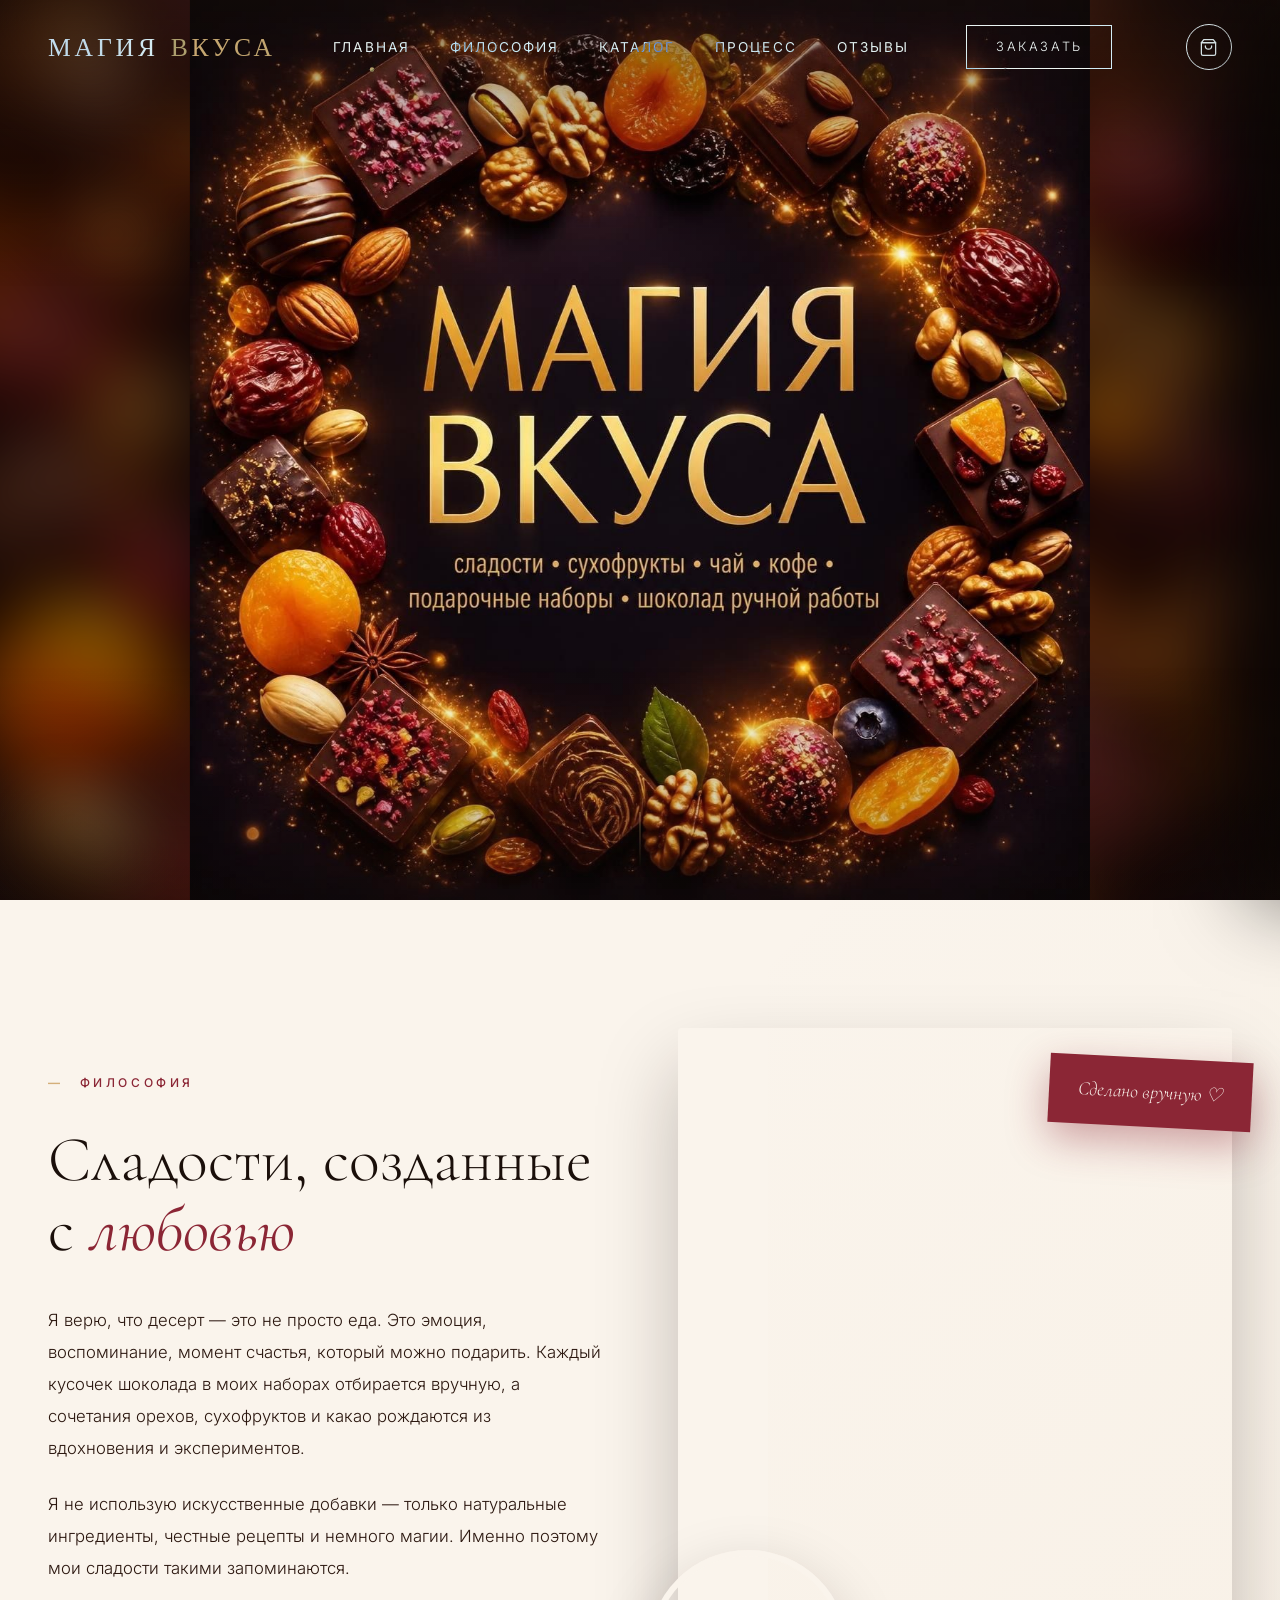
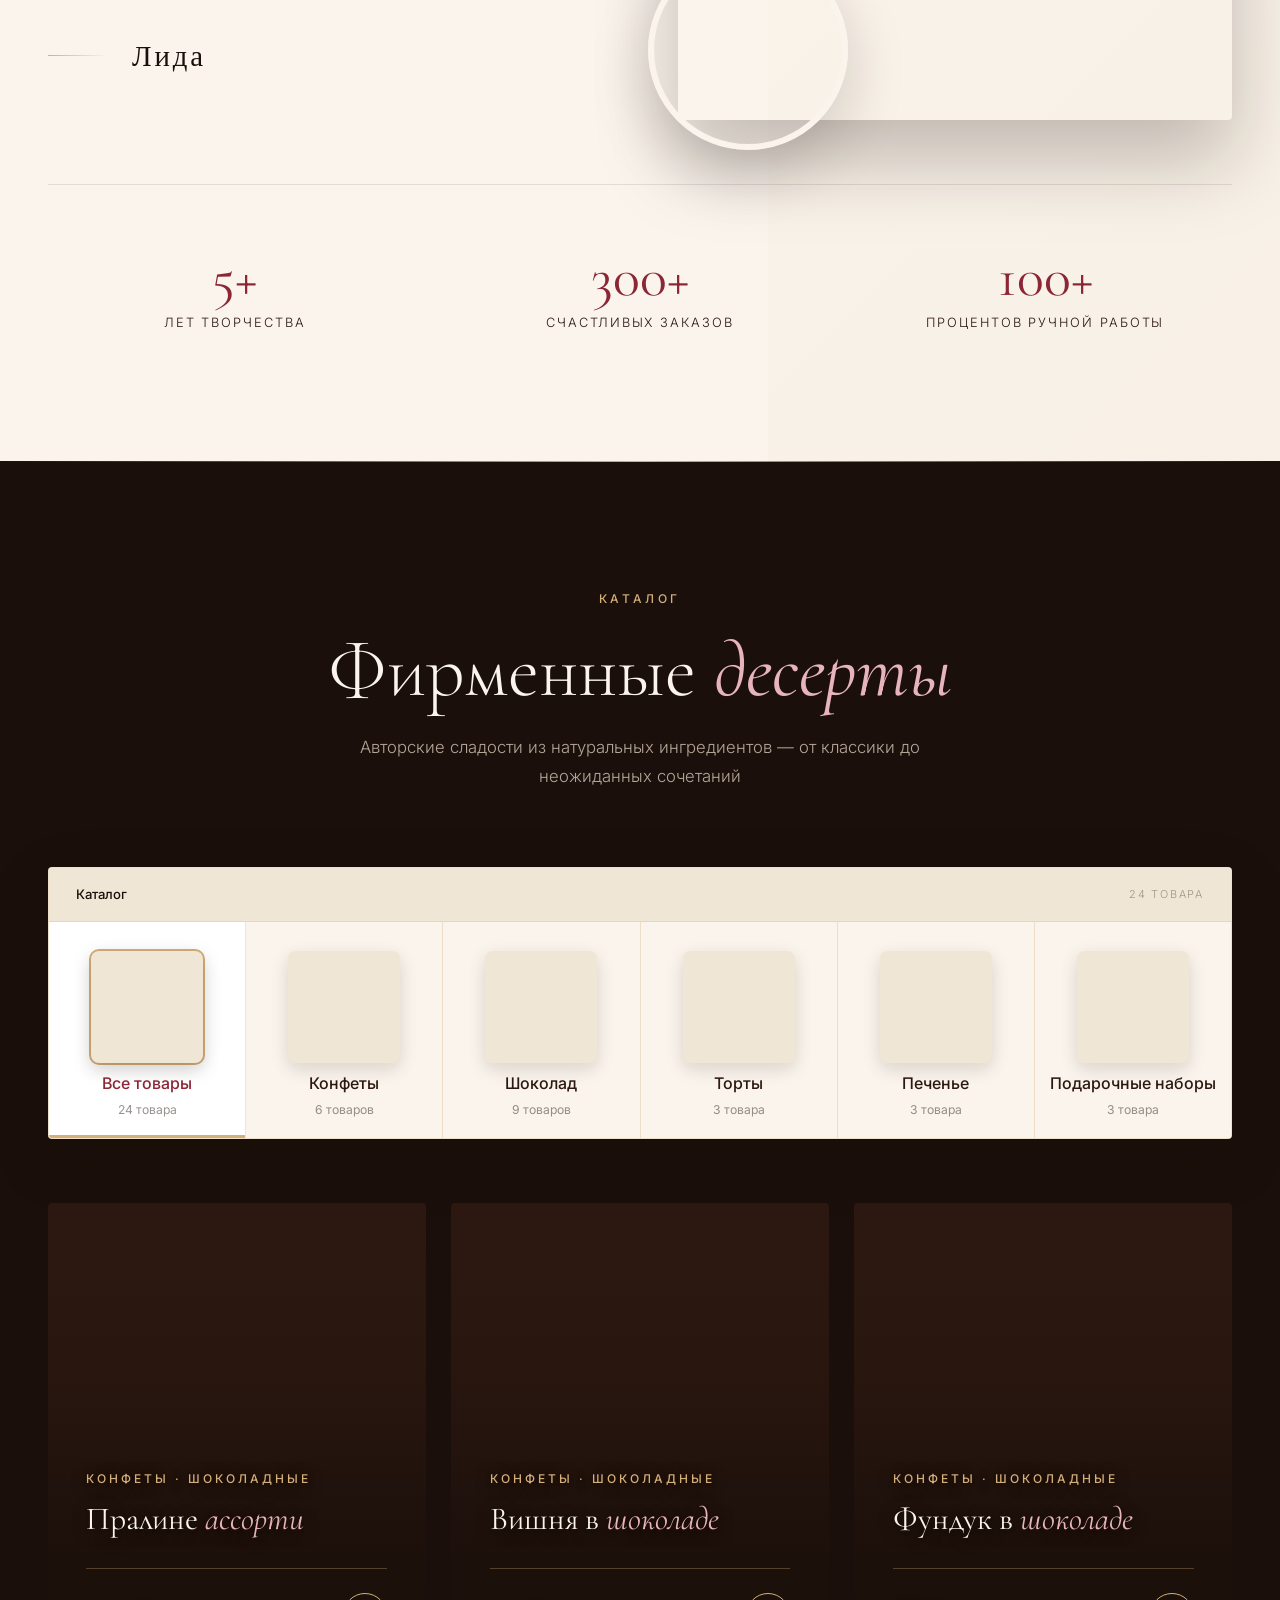
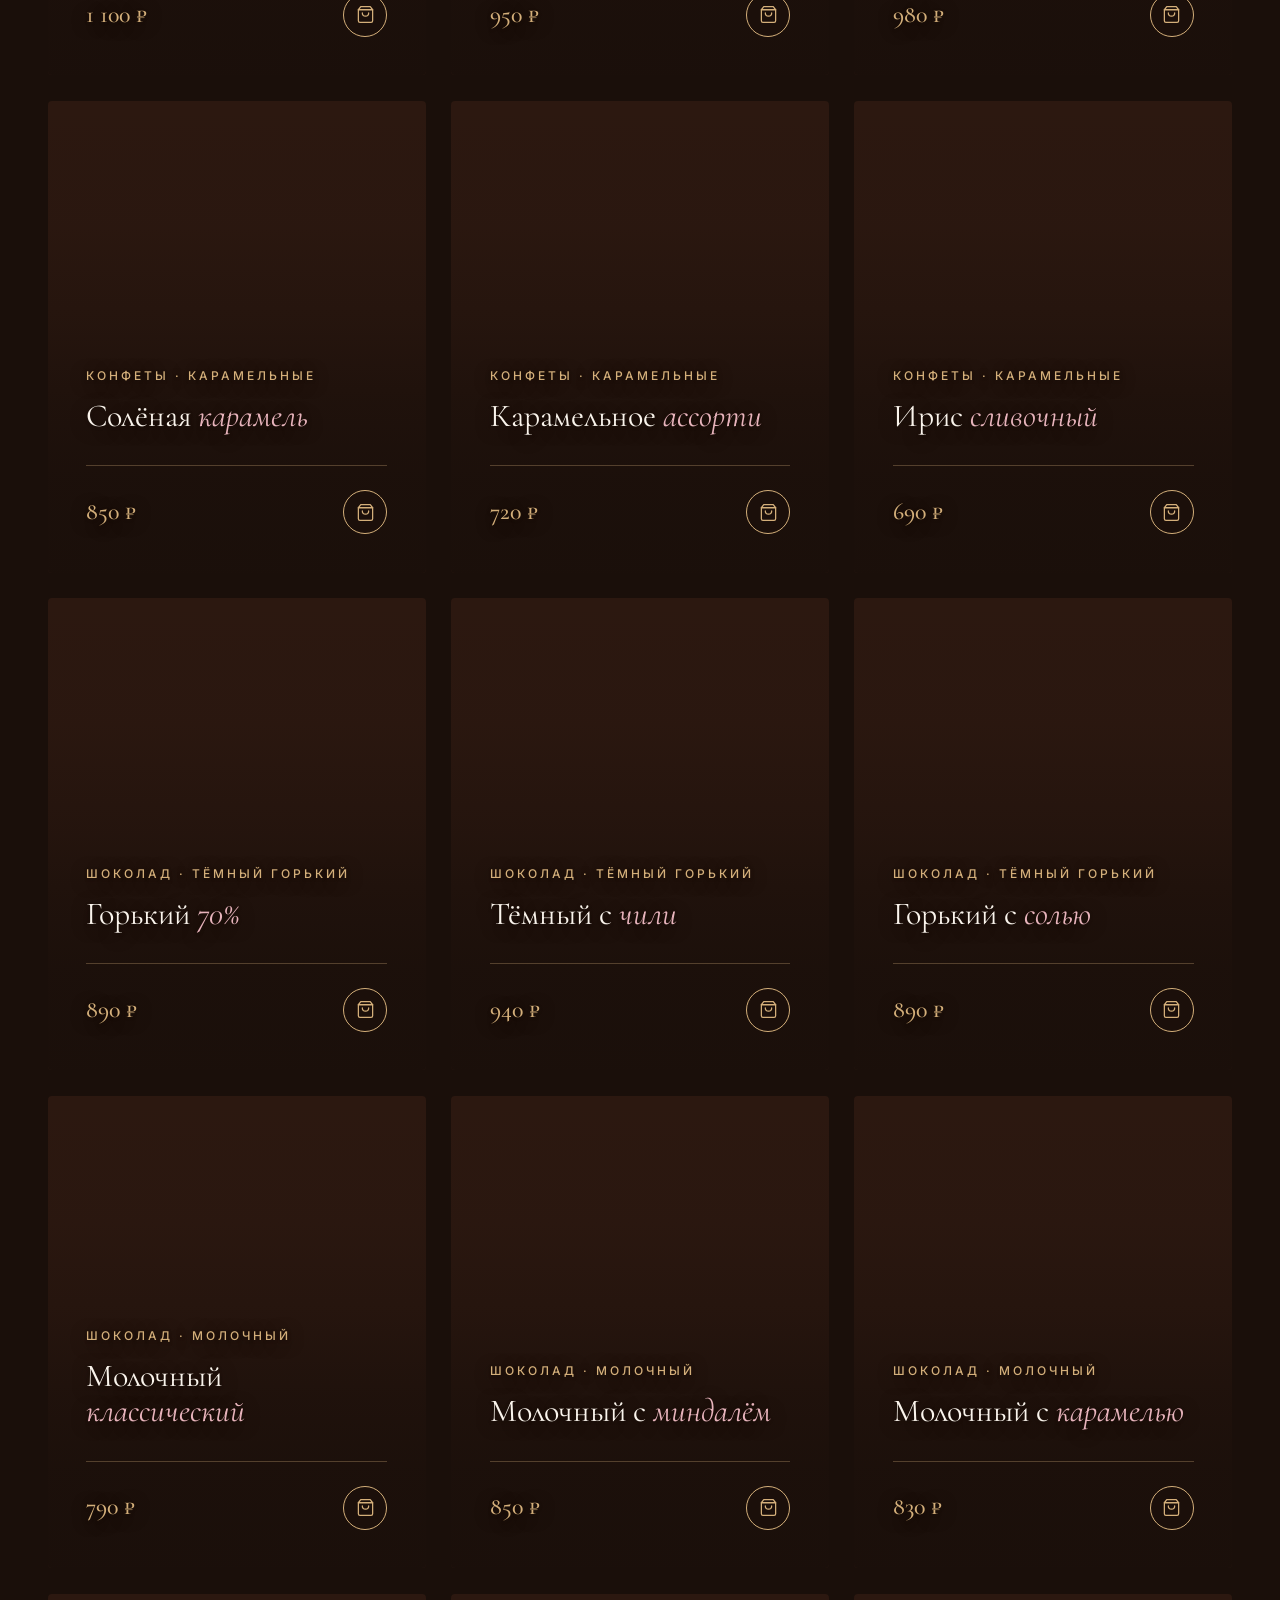
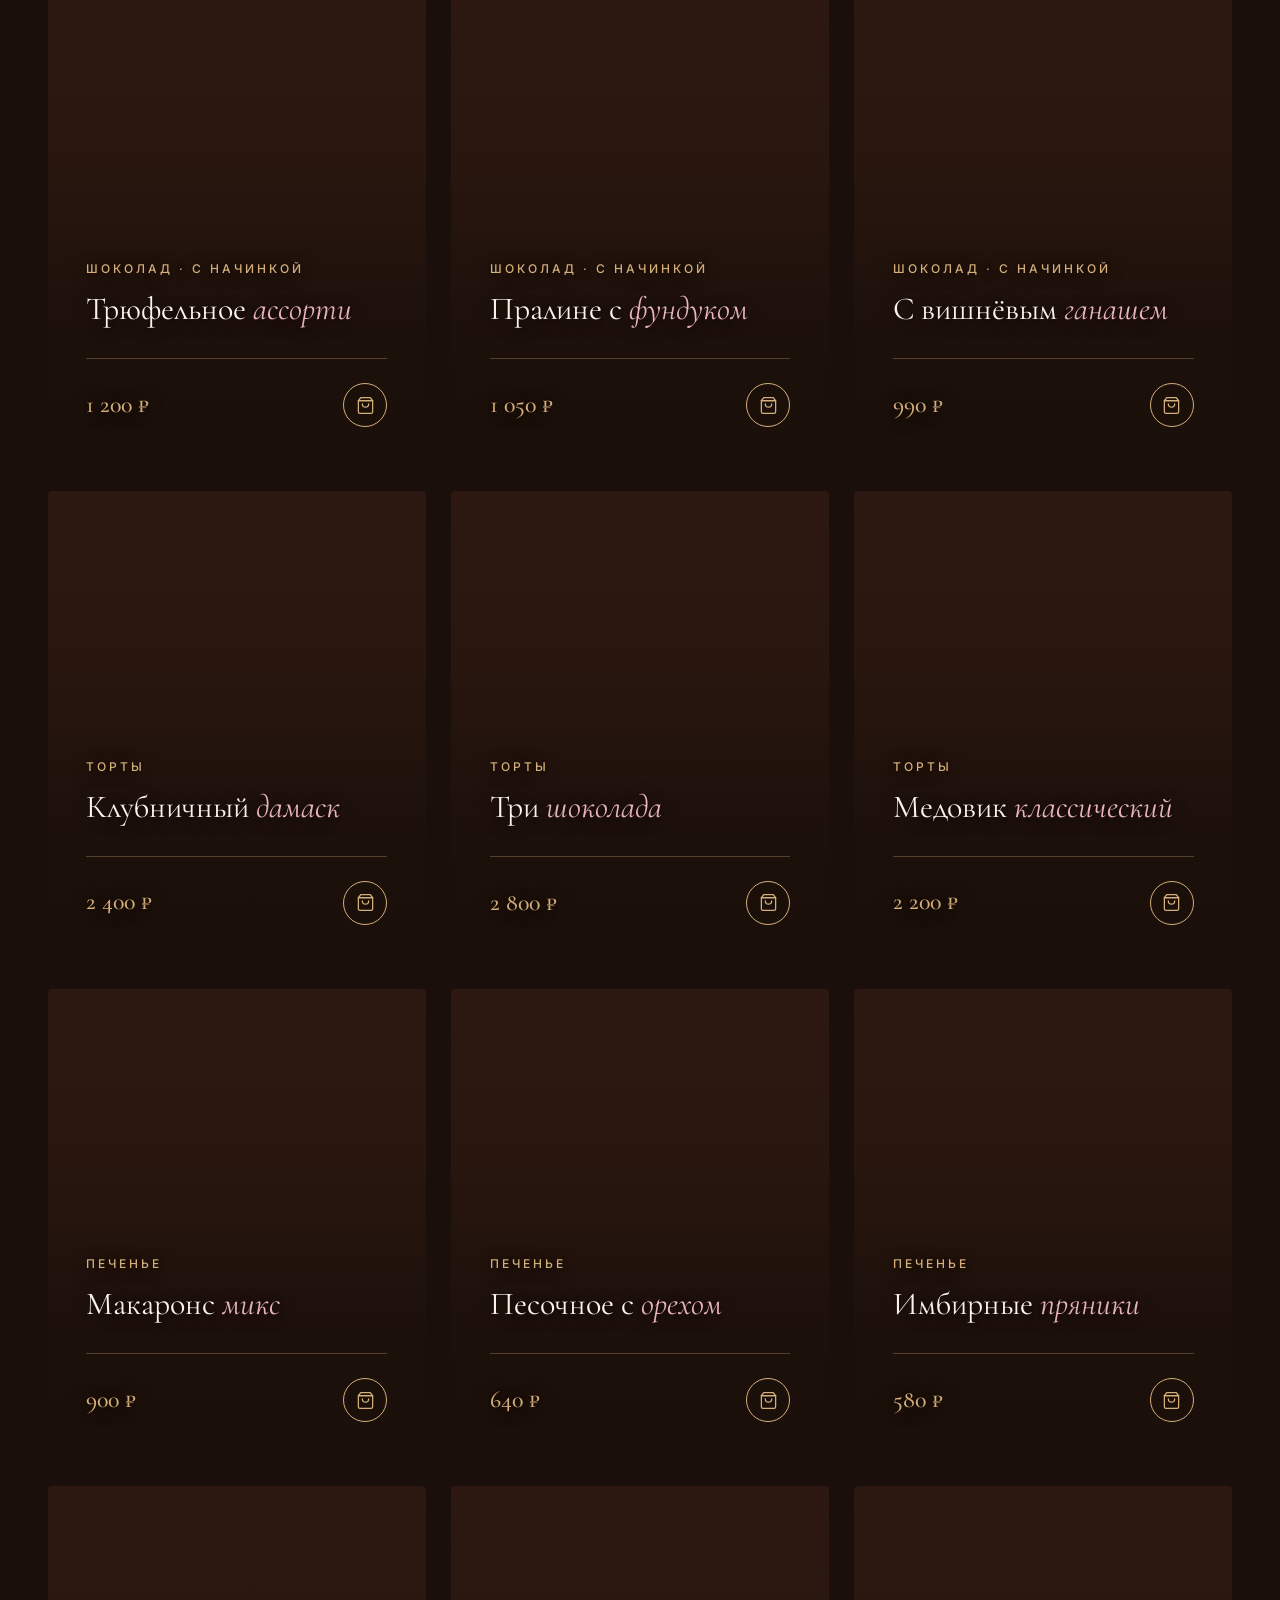
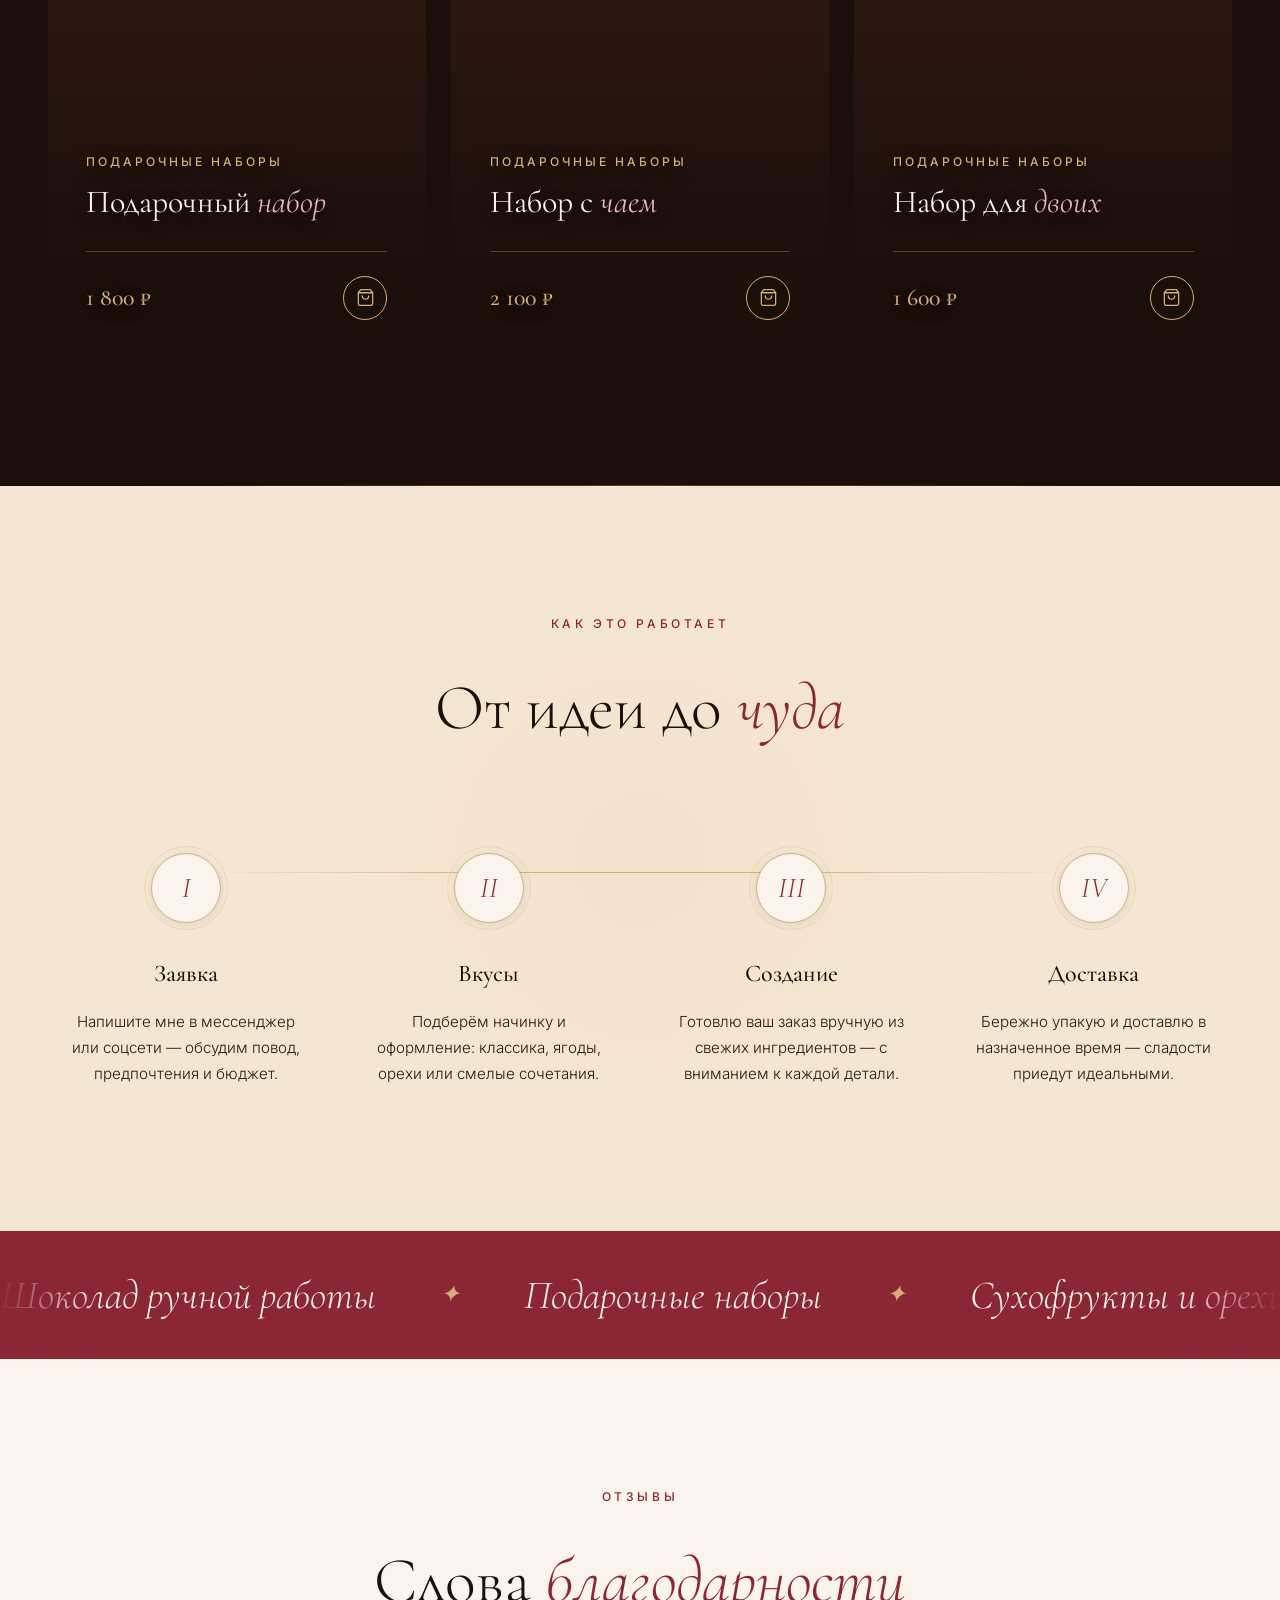
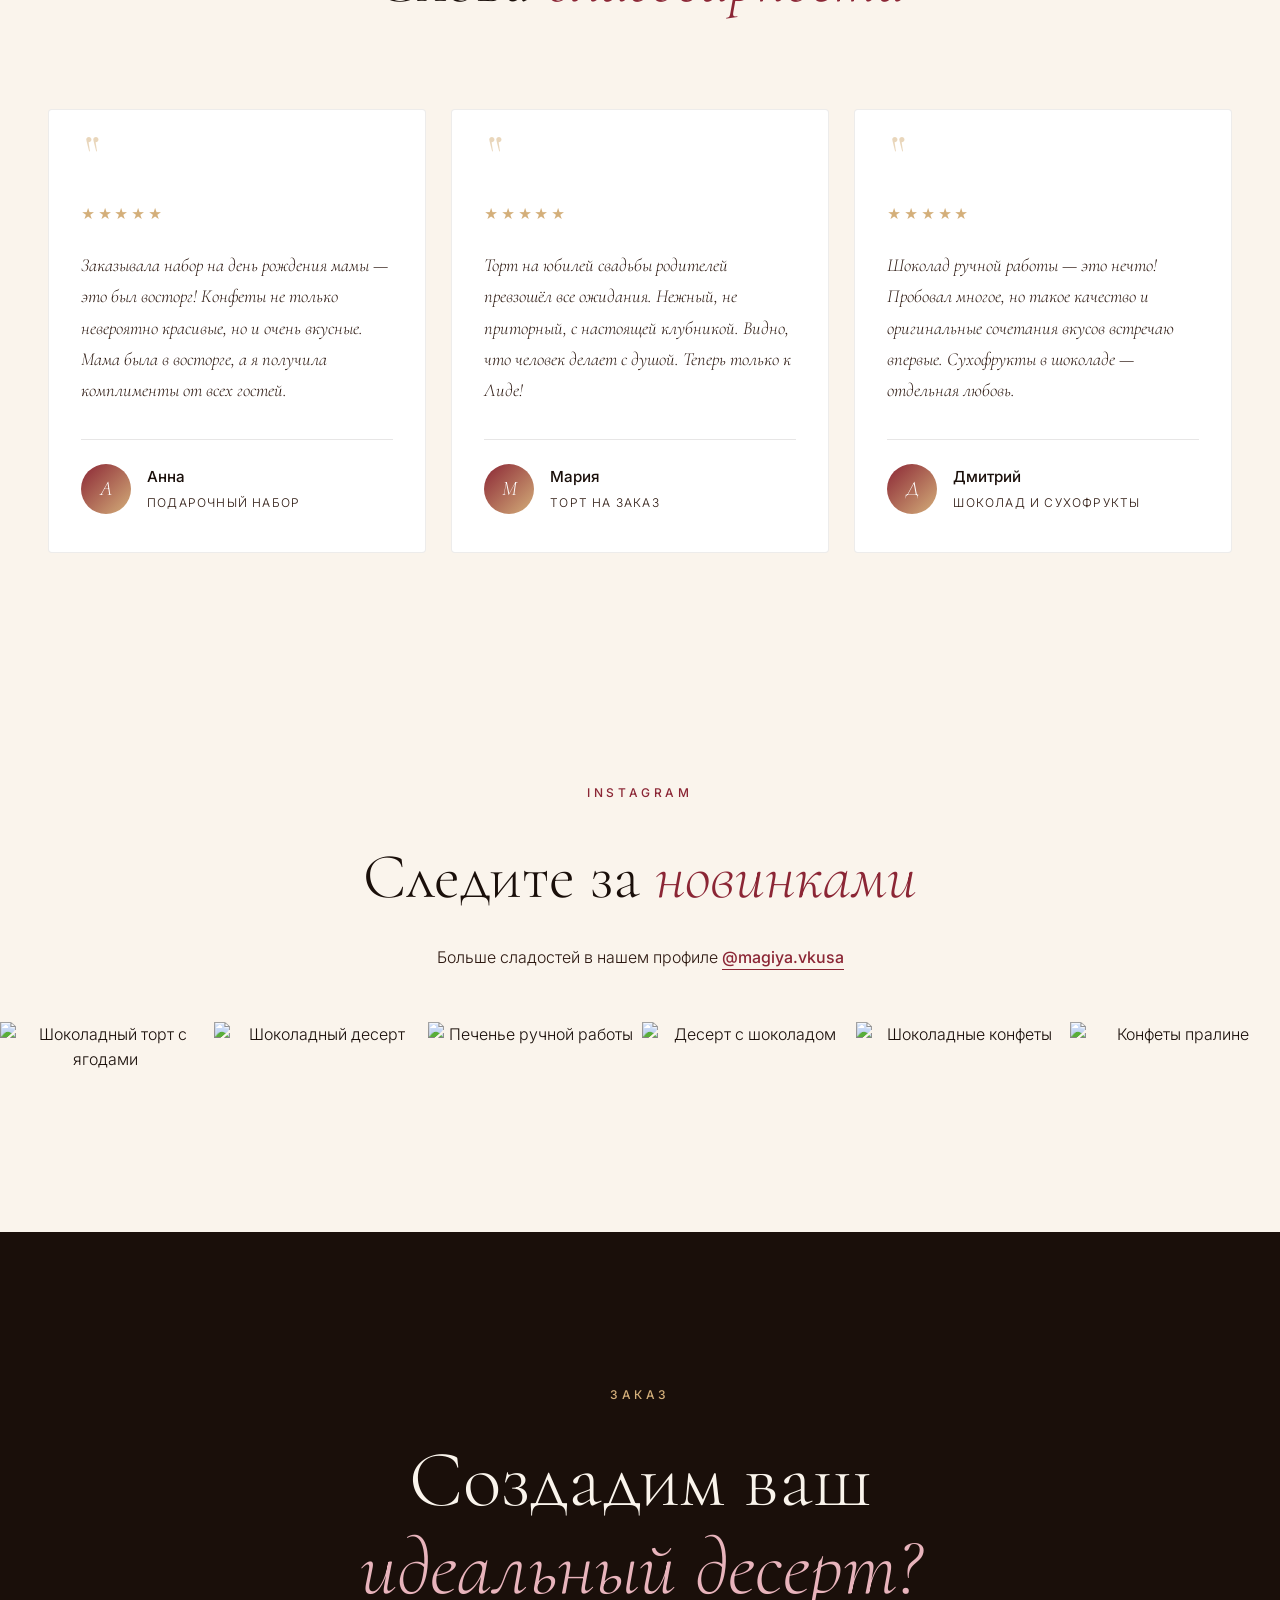
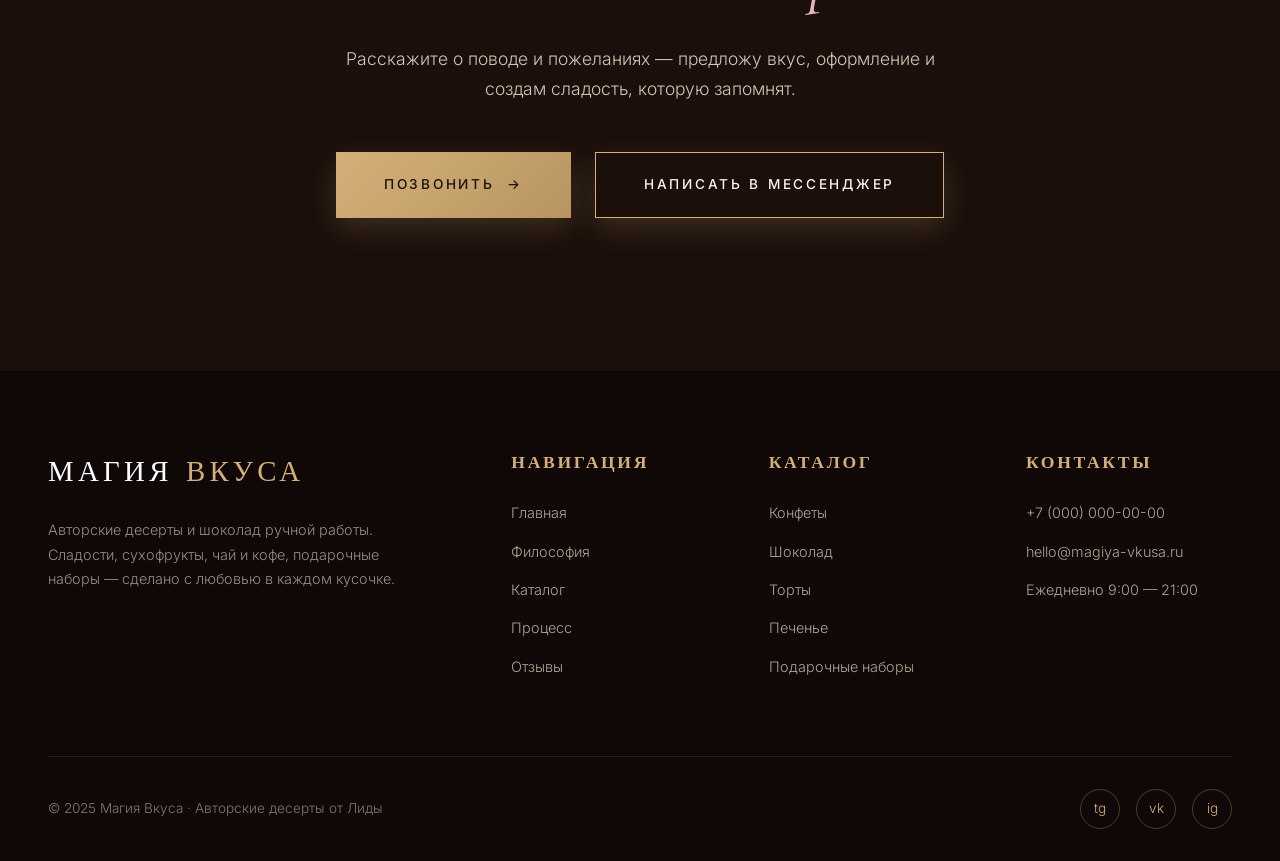
==== commit 56ed642a: "Add files via upload" ====
--- a/index.html
+++ b/index.html
@@ -641,7 +641,7 @@
         .philosophy-image-main {
             width: 100%;
             height: 100%;
-            background: url('https://images.unsplash.com/photo-1578985420001-5e015b8a6d17?w=900&q=90') center/cover;
+            background: url('https://images.unsplash.com/photo-1587668178277-295251f900ce?w=900&q=90') center/cover;
             border-radius: 4px;
             box-shadow: var(--shadow-xl);
             transition: transform var(--transition-slower);
@@ -789,90 +789,137 @@
             line-height: 1.7;
         }
 
-        /* ============ CATALOG NAV — разделы и подразделы ============ */
-        .catalog-nav {
+        /* ============ CATALOG BOARD — разделы и подразделы ============ */
+        .catalog-board {
             max-width: 1400px;
-            margin: 0 auto clamp(2rem, 4vw, 3rem);
+            margin: 0 auto clamp(2.5rem, 5vw, 4rem);
+            background: var(--cream);
+            border: 1px solid rgba(212, 175, 122, 0.3);
+            border-radius: 4px;
+            overflow: hidden;
+            box-shadow: var(--shadow-lg);
+        }
+
+        .catalog-board-head {
+            display: flex;
+            align-items: center;
+            justify-content: space-between;
+            flex-wrap: wrap;
+            gap: 0.8rem;
+            padding: 1rem clamp(1rem, 3vw, 1.7rem);
+            background: var(--cream-dark);
+            border-bottom: 1px solid rgba(212, 175, 122, 0.3);
+        }
+
+        .catalog-crumbs {
+            display: flex;
+            align-items: center;
+            flex-wrap: wrap;
+            gap: 0.55rem;
+            font-size: 0.82rem;
+        }
+
+        .catalog-crumbs button {
+            font-size: 0.82rem;
+            color: var(--caramel-dark);
+            transition: color var(--transition-base);
+        }
+
+        .catalog-crumbs button:hover {
+            color: var(--berry);
+        }
+
+        .catalog-crumbs .crumb-sep {
+            color: rgba(26, 15, 10, 0.25);
+        }
+
+        .catalog-crumbs .crumb-current {
+            color: var(--chocolate);
+            font-weight: 500;
+        }
+
+        .catalog-board-hint {
+            font-size: 0.68rem;
+            letter-spacing: 0.16em;
+            text-transform: uppercase;
+            color: rgba(26, 15, 10, 0.38);
+        }
+
+        /* Тонкие линии рисуем бортиками самих плиток: если ряд неполный,
+           пустое место остаётся фоном панели, а не тёмной заливкой.
+           Отрицательные отступы прячут внешние линии под рамку панели */
+        .catalog-tiles {
+            display: grid;
+            grid-template-columns: repeat(var(--cols, 6), minmax(0, 1fr));
+            background: var(--cream);
+            margin: 0 -1px -1px 0;
+        }
+
+        .catalog-tile {
             display: flex;
             flex-direction: column;
             align-items: center;
-            gap: 1rem;
-        }
-
-        .catalog-sections {
-            display: flex;
-            flex-wrap: wrap;
-            justify-content: center;
             gap: 0.6rem;
-        }
-
-        .catalog-section {
-            padding: 0.7rem 1.6rem;
-            border: 1px solid rgba(212, 175, 122, 0.35);
-            background: transparent;
-            color: rgba(245, 230, 211, 0.8);
-            font-size: 0.78rem;
-            font-weight: 400;
-            letter-spacing: 0.18em;
-            text-transform: uppercase;
-            border-radius: 999px;
-            transition: all var(--transition-base);
-        }
-
-        .catalog-section:hover {
-            border-color: var(--gold);
-            color: var(--gold);
-            transform: translateY(-2px);
-        }
-
-        .catalog-section.is-active {
-            background: var(--gold);
-            border-color: var(--gold);
-            color: var(--chocolate);
+            padding: clamp(1.1rem, 2.4vw, 1.8rem) 0.7rem clamp(0.9rem, 2vw, 1.3rem);
+            background: var(--cream);
+            border-right: 1px solid rgba(212, 175, 122, 0.32);
+            border-bottom: 1px solid rgba(212, 175, 122, 0.32);
+            text-align: center;
+            transition: background var(--transition-base);
+        }
+
+        .catalog-tile:hover {
+            background: var(--white);
+        }
+
+        .catalog-tile-img {
+            width: clamp(76px, 9vw, 112px);
+            aspect-ratio: 1;
+            border-radius: 8px;
+            background-color: var(--cream-dark);
+            background-size: cover;
+            background-position: center;
+            box-shadow: 0 6px 18px rgba(26, 15, 10, 0.14);
+            transition: transform var(--transition-base);
+        }
+
+        .catalog-tile:hover .catalog-tile-img {
+            transform: translateY(-3px);
+        }
+
+        .catalog-tile-name {
+            font-size: clamp(0.86rem, 1.25vw, 1rem);
             font-weight: 500;
-        }
-
-        /* Подразделы: строка появляется только у раздела,
-           у которого есть подразделы */
-        .catalog-subsections {
-            display: none;
-            flex-wrap: wrap;
-            justify-content: center;
-            gap: 0.5rem;
-        }
-
-        .catalog-subsections.is-visible {
-            display: flex;
-            animation: catalogSubIn 0.4s ease both;
-        }
-
-        @keyframes catalogSubIn {
+            line-height: 1.25;
+            color: var(--chocolate-soft);
+            transition: color var(--transition-base);
+        }
+
+        .catalog-tile-count {
+            font-size: 0.76rem;
+            color: rgba(26, 15, 10, 0.45);
+        }
+
+        .catalog-tile.is-active {
+            background: var(--white);
+            box-shadow: inset 0 -3px 0 0 var(--gold);
+        }
+
+        .catalog-tile.is-active .catalog-tile-name {
+            color: var(--berry);
+        }
+
+        .catalog-tile.is-active .catalog-tile-img {
+            box-shadow: 0 6px 18px rgba(26, 15, 10, 0.22), 0 0 0 2px var(--gold);
+        }
+
+        .catalog-board.is-switching .catalog-tiles {
+            animation: tilesIn 0.35s ease both;
+        }
+
+        @keyframes tilesIn {
             from { opacity: 0; transform: translateY(-6px); }
             to { opacity: 1; transform: translateY(0); }
-        }
-
-        .catalog-subsection {
-            padding: 0.45rem 1.15rem;
-            border: 1px dashed rgba(212, 175, 122, 0.35);
-            background: transparent;
-            color: rgba(245, 230, 211, 0.65);
-            font-size: 0.72rem;
-            letter-spacing: 0.14em;
-            text-transform: uppercase;
-            border-radius: 999px;
-            transition: all var(--transition-base);
-        }
-
-        .catalog-subsection:hover {
-            border-color: var(--pink-soft);
-            color: var(--pink-soft);
-        }
-
-        .catalog-subsection.is-active {
-            border-style: solid;
-            border-color: var(--pink-soft);
-            background: rgba(232, 180, 188, 0.14);
-            color: var(--pink-soft);
         }
 
         .collection-grid {
@@ -2480,10 +2527,13 @@
                 grid-column: span 6;
             }
 
-            .catalog-section {
-                padding: 0.6rem 1.2rem;
-                font-size: 0.72rem;
-                letter-spacing: 0.13em;
+            /* Плитки каталога: две колонки, как в мобильном каталоге */
+            .catalog-tiles {
+                grid-template-columns: repeat(2, minmax(0, 1fr));
+            }
+
+            .catalog-board-head {
+                padding: 0.9rem 1rem;
             }
 
             .gallery-grid {
@@ -2521,16 +2571,18 @@
                 grid-template-columns: 1fr;
             }
 
-            .catalog-section {
-                padding: 0.55rem 1rem;
-                font-size: 0.68rem;
-                letter-spacing: 0.1em;
-            }
-
-            .catalog-subsection {
-                padding: 0.4rem 0.85rem;
-                font-size: 0.66rem;
-                letter-spacing: 0.1em;
+            .catalog-tile {
+                padding: 1rem 0.5rem 0.9rem;
+                gap: 0.5rem;
+            }
+
+            .catalog-tile-img {
+                width: 84px;
+            }
+
+            .catalog-crumbs,
+            .catalog-crumbs button {
+                font-size: 0.76rem;
             }
 
             .footer-container {
@@ -2664,14 +2716,14 @@
              src="magiya-vkusa.jpg"
              alt=""
              aria-hidden="true"
-             onerror="this.onerror=null;this.src='https://images.unsplash.com/photo-1565958011703-44f848d24f3e?w=1920&q=90';">
+             onerror="this.onerror=null;this.src='https://images.unsplash.com/photo-1606890737304-57a1ca8a5b62?w=1920&q=90';">
 
         <!-- Чёткое фото: целиком, по центру -->
         <img class="hero-bg"
              src="magiya-vkusa.jpg"
              alt=""
              aria-hidden="true"
-             onerror="this.onerror=null;this.src='https://images.unsplash.com/photo-1565958011703-44f848d24f3e?w=1920&q=90';">
+             onerror="this.onerror=null;this.src='https://images.unsplash.com/photo-1606890737304-57a1ca8a5b62?w=1920&q=90';">
 
         <!-- Невидимый заголовок для Google и скринридеров.
              Если не нужен — просто удалите эту строку -->
@@ -2750,31 +2802,14 @@
             </p>
         </div>
 
-        <!-- Разделы и подразделы каталога -->
-        <div class="catalog-nav reveal">
-            <div class="catalog-sections" role="tablist" aria-label="Разделы каталога">
-                <button type="button" class="catalog-section is-active" data-catalog-section="all" role="tab" aria-selected="true">Все</button>
-                <button type="button" class="catalog-section" data-catalog-section="candy" role="tab" aria-selected="false">Конфеты</button>
-                <button type="button" class="catalog-section" data-catalog-section="chocolate" role="tab" aria-selected="false">Шоколад</button>
-                <button type="button" class="catalog-section" data-catalog-section="cakes" role="tab" aria-selected="false">Торты</button>
-                <button type="button" class="catalog-section" data-catalog-section="cookies" role="tab" aria-selected="false">Печенье</button>
-                <button type="button" class="catalog-section" data-catalog-section="gifts" role="tab" aria-selected="false">Подарочные наборы</button>
+        <!-- Разделы и подразделы каталога: плитки со фото и количеством товаров -->
+        <div class="catalog-board reveal" id="catalogBoard">
+            <div class="catalog-board-head">
+                <!-- именно div: тег nav в этом шаблоне зарезервирован под шапку сайта -->
+                <div class="catalog-crumbs" id="catalogCrumbs" role="navigation" aria-label="Навигация по каталогу"></div>
+                <span class="catalog-board-hint" id="catalogHint"></span>
             </div>
-
-            <!-- Подразделы раздела «Конфеты» -->
-            <div class="catalog-subsections" data-catalog-row="candy" role="tablist" aria-label="Подразделы раздела Конфеты">
-                <button type="button" class="catalog-subsection is-active" data-catalog-subsection="all">Все</button>
-                <button type="button" class="catalog-subsection" data-catalog-subsection="candy-chocolate">Шоколадные</button>
-                <button type="button" class="catalog-subsection" data-catalog-subsection="candy-caramel">Карамельные</button>
-            </div>
-
-            <!-- Подразделы раздела «Шоколад» -->
-            <div class="catalog-subsections" data-catalog-row="chocolate" role="tablist" aria-label="Подразделы раздела Шоколад">
-                <button type="button" class="catalog-subsection is-active" data-catalog-subsection="all">Все</button>
-                <button type="button" class="catalog-subsection" data-catalog-subsection="chocolate-dark">Тёмный горький</button>
-                <button type="button" class="catalog-subsection" data-catalog-subsection="chocolate-milk">Молочный</button>
-                <button type="button" class="catalog-subsection" data-catalog-subsection="chocolate-filled">С начинкой</button>
-            </div>
+            <div class="catalog-tiles" id="catalogTiles"></div>
         </div>
 
         <div class="collection-grid" id="catalogGrid">
@@ -2794,7 +2829,7 @@
             </article>
 
             <article class="dessert-card reveal" data-section="candy" data-subsection="candy-chocolate">
-                <div class="dessert-image" style="--card-img:url('https://images.unsplash.com/photo-1586985289906-406988974504?w=900&q=90')"></div>
+                <div class="dessert-image" style="--card-img:url('https://images.unsplash.com/photo-1606890737304-57a1ca8a5b62?w=900&q=90')"></div>
                 <div class="dessert-overlay"></div>
                 <div class="dessert-content">
                     <div class="dessert-category">Конфеты · Шоколадные</div>
@@ -2851,7 +2886,7 @@
             </article>
 
             <article class="dessert-card reveal" data-section="candy" data-subsection="candy-caramel">
-                <div class="dessert-image" style="--card-img:url('https://images.unsplash.com/photo-1464349095431-e9a21285b5f3?w=900&q=90')"></div>
+                <div class="dessert-image" style="--card-img:url('https://images.unsplash.com/photo-1488477181946-6428a0291777?w=900&q=90')"></div>
                 <div class="dessert-overlay"></div>
                 <div class="dessert-content">
                     <div class="dessert-category">Конфеты · Карамельные</div>
@@ -2866,7 +2901,7 @@
 
             <!-- ===== Раздел: Шоколад · Подраздел: Тёмный горький ===== -->
             <article class="dessert-card reveal" data-section="chocolate" data-subsection="chocolate-dark">
-                <div class="dessert-image" style="--card-img:url('https://images.unsplash.com/photo-1606890737304-57a1ca8a5b62?w=900&q=90')"></div>
+                <div class="dessert-image" style="--card-img:url('https://images.unsplash.com/photo-1511381939415-e44015466834?w=900&q=90')"></div>
                 <div class="dessert-overlay"></div>
                 <div class="dessert-content">
                     <div class="dessert-category">Шоколад · Тёмный горький</div>
@@ -2894,7 +2929,7 @@
             </article>
 
             <article class="dessert-card reveal" data-section="chocolate" data-subsection="chocolate-dark">
-                <div class="dessert-image" style="--card-img:url('https://images.unsplash.com/photo-1499636136210-6f4ee915583e?w=900&q=90')"></div>
+                <div class="dessert-image" style="--card-img:url('https://images.unsplash.com/photo-1586985289906-406988974504?w=900&q=90')"></div>
                 <div class="dessert-overlay"></div>
                 <div class="dessert-content">
                     <div class="dessert-category">Шоколад · Тёмный горький</div>
@@ -2909,7 +2944,7 @@
 
             <!-- ===== Раздел: Шоколад · Подраздел: Молочный ===== -->
             <article class="dessert-card reveal" data-section="chocolate" data-subsection="chocolate-milk">
-                <div class="dessert-image" style="--card-img:url('https://images.unsplash.com/photo-1558326567-98ae2405596b?w=900&q=90')"></div>
+                <div class="dessert-image" style="--card-img:url('https://images.unsplash.com/photo-1488477181946-6428a0291777?w=900&q=90')"></div>
                 <div class="dessert-overlay"></div>
                 <div class="dessert-content">
                     <div class="dessert-category">Шоколад · Молочный</div>
@@ -2952,7 +2987,7 @@
 
             <!-- ===== Раздел: Шоколад · Подраздел: С начинкой ===== -->
             <article class="dessert-card reveal" data-section="chocolate" data-subsection="chocolate-filled">
-                <div class="dessert-image" style="--card-img:url('https://images.unsplash.com/photo-1606890737304-57a1ca8a5b62?w=900&q=90')"></div>
+                <div class="dessert-image" style="--card-img:url('https://images.unsplash.com/photo-1541783245831-57d6fb0926d3?w=900&q=90')"></div>
                 <div class="dessert-overlay"></div>
                 <div class="dessert-content">
                     <div class="dessert-category">Шоколад · С начинкой</div>
@@ -2966,7 +3001,7 @@
             </article>
 
             <article class="dessert-card reveal" data-section="chocolate" data-subsection="chocolate-filled">
-                <div class="dessert-image" style="--card-img:url('https://images.unsplash.com/photo-1511381939415-e44015466834?w=900&q=90')"></div>
+                <div class="dessert-image" style="--card-img:url('https://images.unsplash.com/photo-1548907040-4baa42d10919?w=900&q=90')"></div>
                 <div class="dessert-overlay"></div>
                 <div class="dessert-content">
                     <div class="dessert-category">Шоколад · С начинкой</div>
@@ -2980,7 +3015,7 @@
             </article>
 
             <article class="dessert-card reveal" data-section="chocolate" data-subsection="chocolate-filled">
-                <div class="dessert-image" style="--card-img:url('https://images.unsplash.com/photo-1586985289906-406988974504?w=900&q=90')"></div>
+                <div class="dessert-image" style="--card-img:url('https://images.unsplash.com/photo-1606890737304-57a1ca8a5b62?w=900&q=90')"></div>
                 <div class="dessert-overlay"></div>
                 <div class="dessert-content">
                     <div class="dessert-category">Шоколад · С начинкой</div>
@@ -2995,7 +3030,7 @@
 
             <!-- ===== Раздел: Торты ===== -->
             <article class="dessert-card reveal" data-section="cakes" data-subsection="">
-                <div class="dessert-image" style="--card-img:url('https://images.unsplash.com/photo-1586985289906-406988974504?w=900&q=90')"></div>
+                <div class="dessert-image" style="--card-img:url('https://images.unsplash.com/photo-1464349095431-e9a21285b5f3?w=900&q=90')"></div>
                 <div class="dessert-overlay"></div>
                 <div class="dessert-content">
                     <div class="dessert-category">Торты</div>
@@ -3009,7 +3044,7 @@
             </article>
 
             <article class="dessert-card reveal" data-section="cakes" data-subsection="">
-                <div class="dessert-image" style="--card-img:url('https://images.unsplash.com/photo-1464349095431-e9a21285b5f3?w=900&q=90')"></div>
+                <div class="dessert-image" style="--card-img:url('https://images.unsplash.com/photo-1586985289906-406988974504?w=900&q=90')"></div>
                 <div class="dessert-overlay"></div>
                 <div class="dessert-content">
                     <div class="dessert-category">Торты</div>
@@ -3023,7 +3058,7 @@
             </article>
 
             <article class="dessert-card reveal" data-section="cakes" data-subsection="">
-                <div class="dessert-image" style="--card-img:url('https://images.unsplash.com/photo-1499636136210-6f4ee915583e?w=900&q=90')"></div>
+                <div class="dessert-image" style="--card-img:url('https://images.unsplash.com/photo-1571115177098-24ec42ed204d?w=900&q=90')"></div>
                 <div class="dessert-overlay"></div>
                 <div class="dessert-content">
                     <div class="dessert-category">Торты</div>
@@ -3066,7 +3101,7 @@
             </article>
 
             <article class="dessert-card reveal" data-section="cookies" data-subsection="">
-                <div class="dessert-image" style="--card-img:url('https://images.unsplash.com/photo-1541783245831-57d6fb0926d3?w=900&q=90')"></div>
+                <div class="dessert-image" style="--card-img:url('https://images.unsplash.com/photo-1587668178277-295251f900ce?w=900&q=90')"></div>
                 <div class="dessert-overlay"></div>
                 <div class="dessert-content">
                     <div class="dessert-category">Печенье</div>
@@ -3081,7 +3116,7 @@
 
             <!-- ===== Раздел: Подарочные наборы ===== -->
             <article class="dessert-card reveal" data-section="gifts" data-subsection="">
-                <div class="dessert-image" style="--card-img:url('https://images.unsplash.com/photo-1571115177098-24ec42ed204d?w=900&q=90')"></div>
+                <div class="dessert-image" style="--card-img:url('https://images.unsplash.com/photo-1548907040-4baa42d10919?w=900&q=90')"></div>
                 <div class="dessert-overlay"></div>
                 <div class="dessert-content">
                     <div class="dessert-category">Подарочные наборы</div>
@@ -3095,7 +3130,7 @@
             </article>
 
             <article class="dessert-card reveal" data-section="gifts" data-subsection="">
-                <div class="dessert-image" style="--card-img:url('https://images.unsplash.com/photo-1464349095431-e9a21285b5f3?w=900&q=90')"></div>
+                <div class="dessert-image" style="--card-img:url('https://images.unsplash.com/photo-1488477181946-6428a0291777?w=900&q=90')"></div>
                 <div class="dessert-overlay"></div>
                 <div class="dessert-content">
                     <div class="dessert-category">Подарочные наборы</div>
@@ -3109,7 +3144,7 @@
             </article>
 
             <article class="dessert-card reveal" data-section="gifts" data-subsection="">
-                <div class="dessert-image" style="--card-img:url('https://images.unsplash.com/photo-1511381939415-e44015466834?w=900&q=90')"></div>
+                <div class="dessert-image" style="--card-img:url('https://images.unsplash.com/photo-1606890737304-57a1ca8a5b62?w=900&q=90')"></div>
                 <div class="dessert-overlay"></div>
                 <div class="dessert-content">
                     <div class="dessert-category">Подарочные наборы</div>
@@ -3593,16 +3628,181 @@
             });
         }
 
-        /* ---------- Каталог: разделы и подразделы ---------- */
+        /* ---------- Каталог: разделы и подразделы (плитки) ---------- */
         var catalogGrid = document.getElementById('catalogGrid');
-        var sectionBtns = document.querySelectorAll('.catalog-section[data-catalog-section]');
-        var subRows = document.querySelectorAll('.catalog-subsections[data-catalog-row]');
-        var subBtns = document.querySelectorAll('.catalog-subsection[data-catalog-subsection]');
         var catalogCards = catalogGrid ? catalogGrid.querySelectorAll('.dessert-card') : [];
-        /* Внешние ссылки на раздел (футер) — с прокруткой к каталогу */
-        var jumpLinks = document.querySelectorAll('[data-catalog-section]:not(.catalog-section)');
+        var tilesBox = document.getElementById('catalogTiles');
+        var crumbsBox = document.getElementById('catalogCrumbs');
+        var hintEl = document.getElementById('catalogHint');
+        var boardEl = document.getElementById('catalogBoard');
+        /* Внешние ссылки на раздел (футер) */
+        var jumpLinks = document.querySelectorAll('[data-catalog-section]');
         var activeSection = 'all';
         var activeSub = 'all';
+
+        function escHtml(s) {
+            return String(s == null ? '' : s).replace(/[&<>"']/g, function (c) {
+                return { '&': '&amp;', '<': '&lt;', '>': '&gt;', '"': '&quot;', "'": '&#39;' }[c];
+            });
+        }
+
+        function pluralWord(n, one, few, many) {
+            var a = Math.abs(n) % 100;
+            var b = a % 10;
+            if (a > 10 && a < 20) return many;
+            if (b > 1 && b < 5) return few;
+            if (b === 1) return one;
+            return many;
+        }
+
+        function countLabel(n) {
+            return n + ' ' + pluralWord(n, 'товар', 'товара', 'товаров');
+        }
+
+        function cardImage(card) {
+            var imgEl = card ? card.querySelector('.dessert-image') : null;
+            var style = imgEl ? (imgEl.getAttribute('style') || '') : '';
+            var m = style.match(/url\(['"]?([^'")]+)['"]?\)/);
+            return m ? m[1] : '';
+        }
+
+        /* Дерево «раздел → подразделы» собираем прямо из карточек:
+           названия и счётчики всегда совпадают с содержимым каталога */
+        var catalogTree = (function () {
+            var order = [], byId = {};
+
+            [].forEach.call(catalogCards, function (card) {
+                var secId = card.getAttribute('data-section') || '';
+                var subId = card.getAttribute('data-subsection') || '';
+                var catEl = card.querySelector('.dessert-category');
+                var cat = catEl ? catEl.textContent.replace(/\s+/g, ' ').trim() : '';
+                var sep = cat.indexOf('·');
+                var secName = sep >= 0 ? cat.slice(0, sep).trim() : cat;
+                var subName = sep >= 0 ? cat.slice(sep + 1).trim() : '';
+                var img = cardImage(card);
+
+                if (!byId[secId]) {
+                    byId[secId] = { id: secId, name: secName, imgs: [], count: 0, subs: [], subById: {} };
+                    order.push(byId[secId]);
+                }
+
+                var sec = byId[secId];
+                sec.count++;
+                if (img && sec.imgs.indexOf(img) < 0) sec.imgs.push(img);
+                if (!subId) return;
+
+                if (!sec.subById[subId]) {
+                    sec.subById[subId] = { id: subId, name: subName, imgs: [], count: 0 };
+                    sec.subs.push(sec.subById[subId]);
+                }
+
+                var sub = sec.subById[subId];
+                sub.count++;
+                if (img && sub.imgs.indexOf(img) < 0) sub.imgs.push(img);
+            });
+
+            return order;
+        })();
+
+        function findSection(id) {
+            for (var i = 0; i < catalogTree.length; i++) {
+                if (catalogTree[i].id === id) return catalogTree[i];
+            }
+            return null;
+        }
+
+        function tileHtml(id, name, img, count, isActive, kind) {
+            return '<button type="button" class="catalog-tile' + (isActive ? ' is-active' : '') + '"' +
+                ' data-tile-kind="' + kind + '" data-tile-id="' + escHtml(id) + '">' +
+                '<span class="catalog-tile-img" style="background-image:url(\'' + escHtml(img) + '\')"></span>' +
+                '<span class="catalog-tile-name">' + escHtml(name) + '</span>' +
+                '<span class="catalog-tile-count">' + countLabel(count) + '</span>' +
+                '</button>';
+        }
+
+        /* Все фото каталога — для плитки «Все товары» */
+        var allImages = (function () {
+            var list = [];
+            [].forEach.call(catalogCards, function (card) {
+                var img = cardImage(card);
+                if (img && list.indexOf(img) < 0) list.push(img);
+            });
+            return list;
+        })();
+
+        function renderTiles() {
+            if (!tilesBox) return;
+
+            var html = '';
+            var cols = 0;
+            var section = activeSection === 'all' ? null : findSection(activeSection);
+
+            /* В одном ряду плитки не должны повторять фото: берём первое свободное */
+            var used = {};
+            function pick(list) {
+                list = list || [];
+                for (var i = 0; i < list.length; i++) {
+                    if (!used[list[i]]) { used[list[i]] = true; return list[i]; }
+                }
+                return list[0] || '';
+            }
+
+            if (section && section.subs.length) {
+                /* Второй уровень: подразделы выбранного раздела.
+                   Первая плитка — сам раздел целиком (все его товары) */
+                html += tileHtml(section.id, section.name, pick(section.imgs),
+                    section.count, activeSub === 'all', 'sub-all');
+                [].forEach.call(section.subs, function (sub) {
+                    html += tileHtml(sub.id, sub.name, pick(sub.imgs), sub.count, activeSub === sub.id, 'sub');
+                });
+                cols = section.subs.length + 1;
+            } else {
+                /* Первый уровень: все разделы */
+                html += tileHtml('all', 'Все товары', pick(allImages),
+                    catalogCards.length, !section, 'all');
+                [].forEach.call(catalogTree, function (s) {
+                    html += tileHtml(s.id, s.name, pick(s.imgs), s.count, !!section && s.id === section.id, 'section');
+                });
+                cols = catalogTree.length + 1;
+            }
+
+            tilesBox.innerHTML = html;
+            tilesBox.style.setProperty('--cols', Math.max(1, Math.min(cols, 6)));
+            renderCrumbs(section);
+        }
+
+        function renderCrumbs(section) {
+            if (!crumbsBox) return;
+
+            var parts = [];
+            var currentSub = null;
+            if (section) {
+                [].forEach.call(section.subs, function (s) { if (s.id === activeSub) currentSub = s; });
+            }
+
+            if (!section) {
+                parts.push('<span class="crumb-current">Каталог</span>');
+            } else {
+                parts.push('<button type="button" data-crumb="all">Каталог</button>');
+                parts.push('<span class="crumb-sep">—</span>');
+                if (currentSub) {
+                    parts.push('<button type="button" data-crumb="section">' + escHtml(section.name) + '</button>');
+                    parts.push('<span class="crumb-sep">—</span>');
+                    parts.push('<span class="crumb-current">' + escHtml(currentSub.name) + '</span>');
+                } else {
+                    parts.push('<span class="crumb-current">' + escHtml(section.name) + '</span>');
+                }
+            }
+            crumbsBox.innerHTML = parts.join('');
+
+            if (hintEl) {
+                var shown = 0;
+                [].forEach.call(catalogCards, function (card) {
+                    if (!card.classList.contains('is-hidden')) shown++;
+                });
+                hintEl.textContent = countLabel(shown);
+            }
+        }
 
         function paintCatalog() {
             [].forEach.call(catalogCards, function (card) {
@@ -3612,40 +3812,55 @@
                            (activeSub === 'all' || sub === activeSub);
                 card.classList.toggle('is-hidden', !show);
             });
-
-            [].forEach.call(sectionBtns, function (btn) {
-                var on = btn.getAttribute('data-catalog-section') === activeSection;
-                btn.classList.toggle('is-active', on);
-                btn.setAttribute('aria-selected', on ? 'true' : 'false');
-            });
-
-            [].forEach.call(subRows, function (row) {
-                row.classList.toggle('is-visible', row.getAttribute('data-catalog-row') === activeSection);
-            });
-
-            [].forEach.call(subBtns, function (btn) {
-                btn.classList.toggle('is-active', btn.getAttribute('data-catalog-subsection') === activeSub);
-            });
+            renderTiles();
+        }
+
+        function animateTiles() {
+            if (!boardEl) return;
+            boardEl.classList.remove('is-switching');
+            void boardEl.offsetWidth;
+            boardEl.classList.add('is-switching');
         }
 
         function setSection(id) {
-            activeSection = id;
+            activeSection = id || 'all';
             activeSub = 'all';
             paintCatalog();
-        }
-
-        [].forEach.call(sectionBtns, function (btn) {
-            btn.addEventListener('click', function () {
-                setSection(btn.getAttribute('data-catalog-section'));
+            animateTiles();
+        }
+
+        function setSub(id) {
+            activeSub = id || 'all';
+            paintCatalog();
+            animateTiles();
+        }
+
+        if (tilesBox) {
+            tilesBox.addEventListener('click', function (e) {
+                var t = e.target;
+                if (!t || !t.closest) return;
+                var tile = t.closest('.catalog-tile');
+                if (!tile) return;
+
+                var kind = tile.getAttribute('data-tile-kind');
+                var id = tile.getAttribute('data-tile-id');
+
+                if (kind === 'sub') setSub(id);
+                else if (kind === 'sub-all') setSub('all');
+                else setSection(id);
             });
-        });
-
-        [].forEach.call(subBtns, function (btn) {
-            btn.addEventListener('click', function () {
-                activeSub = btn.getAttribute('data-catalog-subsection');
-                paintCatalog();
+        }
+
+        if (crumbsBox) {
+            crumbsBox.addEventListener('click', function (e) {
+                var t = e.target;
+                if (!t || !t.closest) return;
+                var btn = t.closest('[data-crumb]');
+                if (!btn) return;
+                if (btn.getAttribute('data-crumb') === 'all') setSection('all');
+                else setSub('all');
             });
-        });
+        }
 
         [].forEach.call(jumpLinks, function (link) {
             link.addEventListener('click', function () {
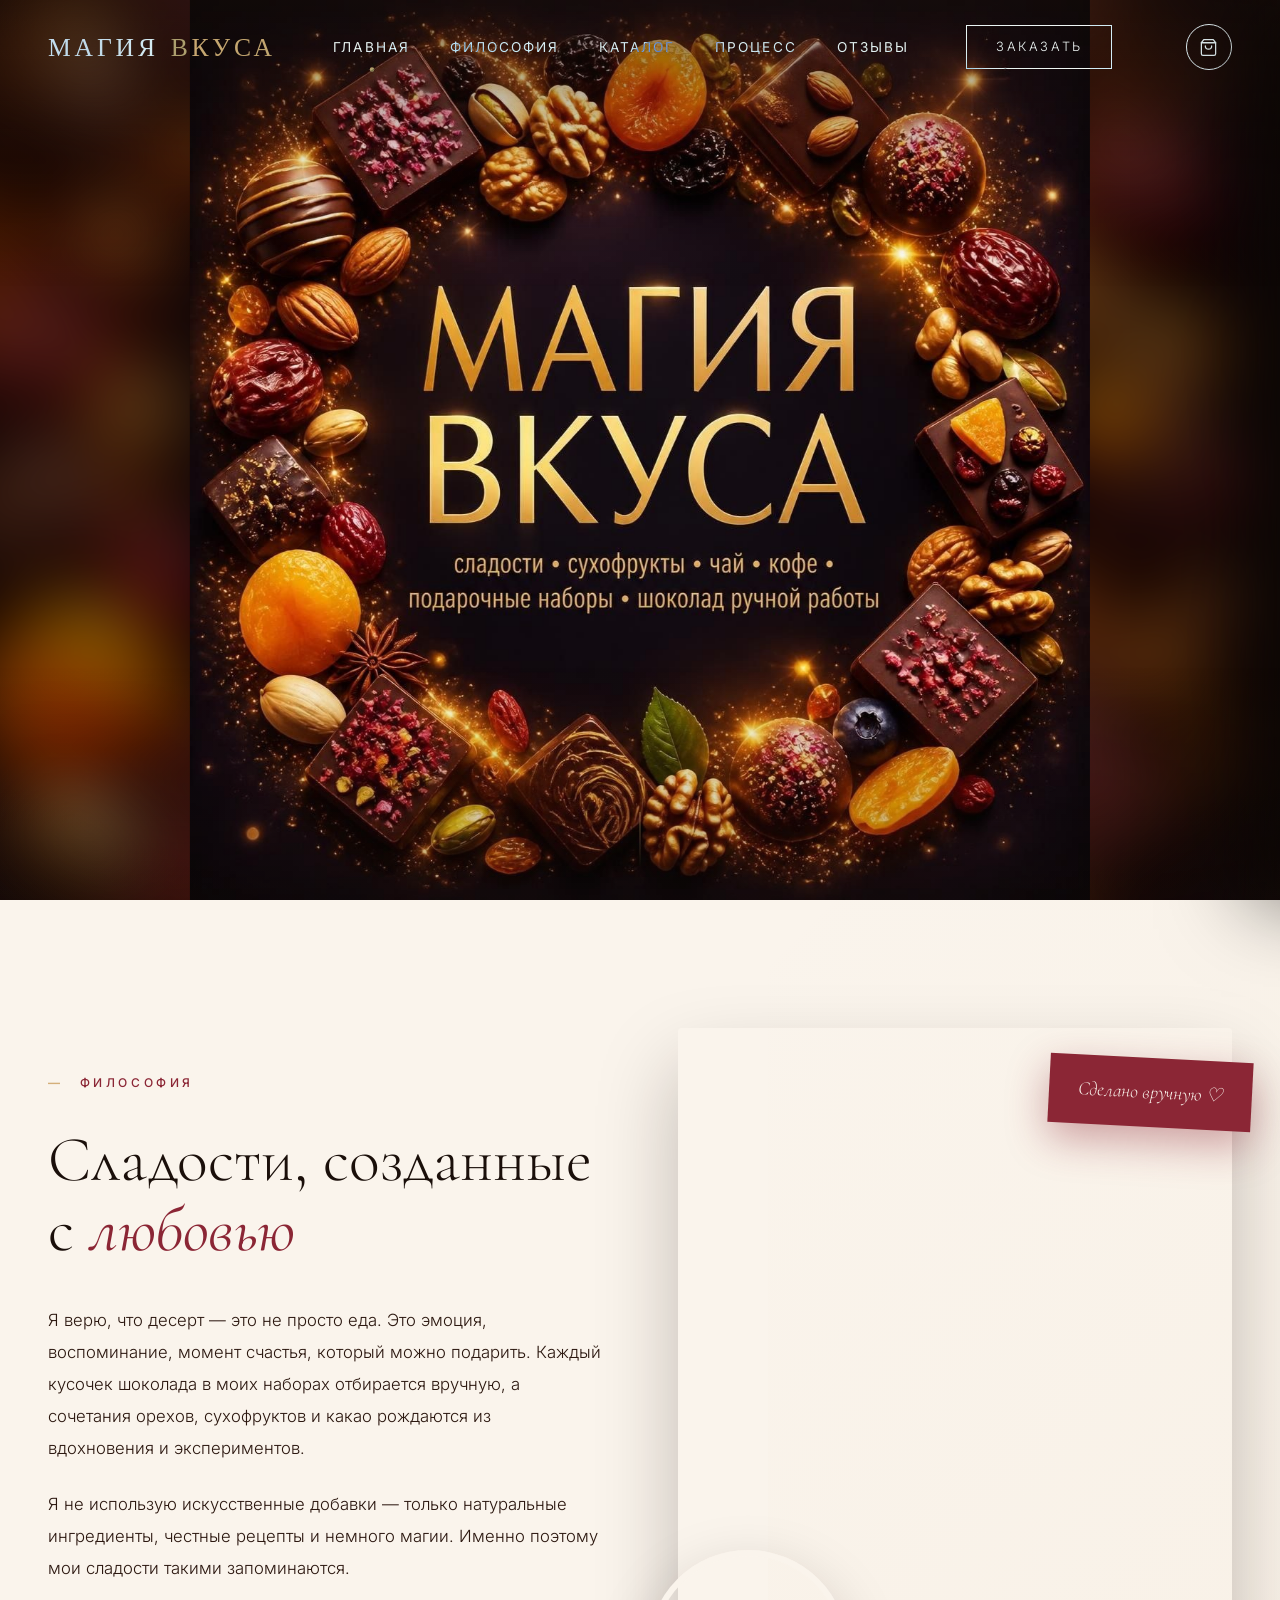
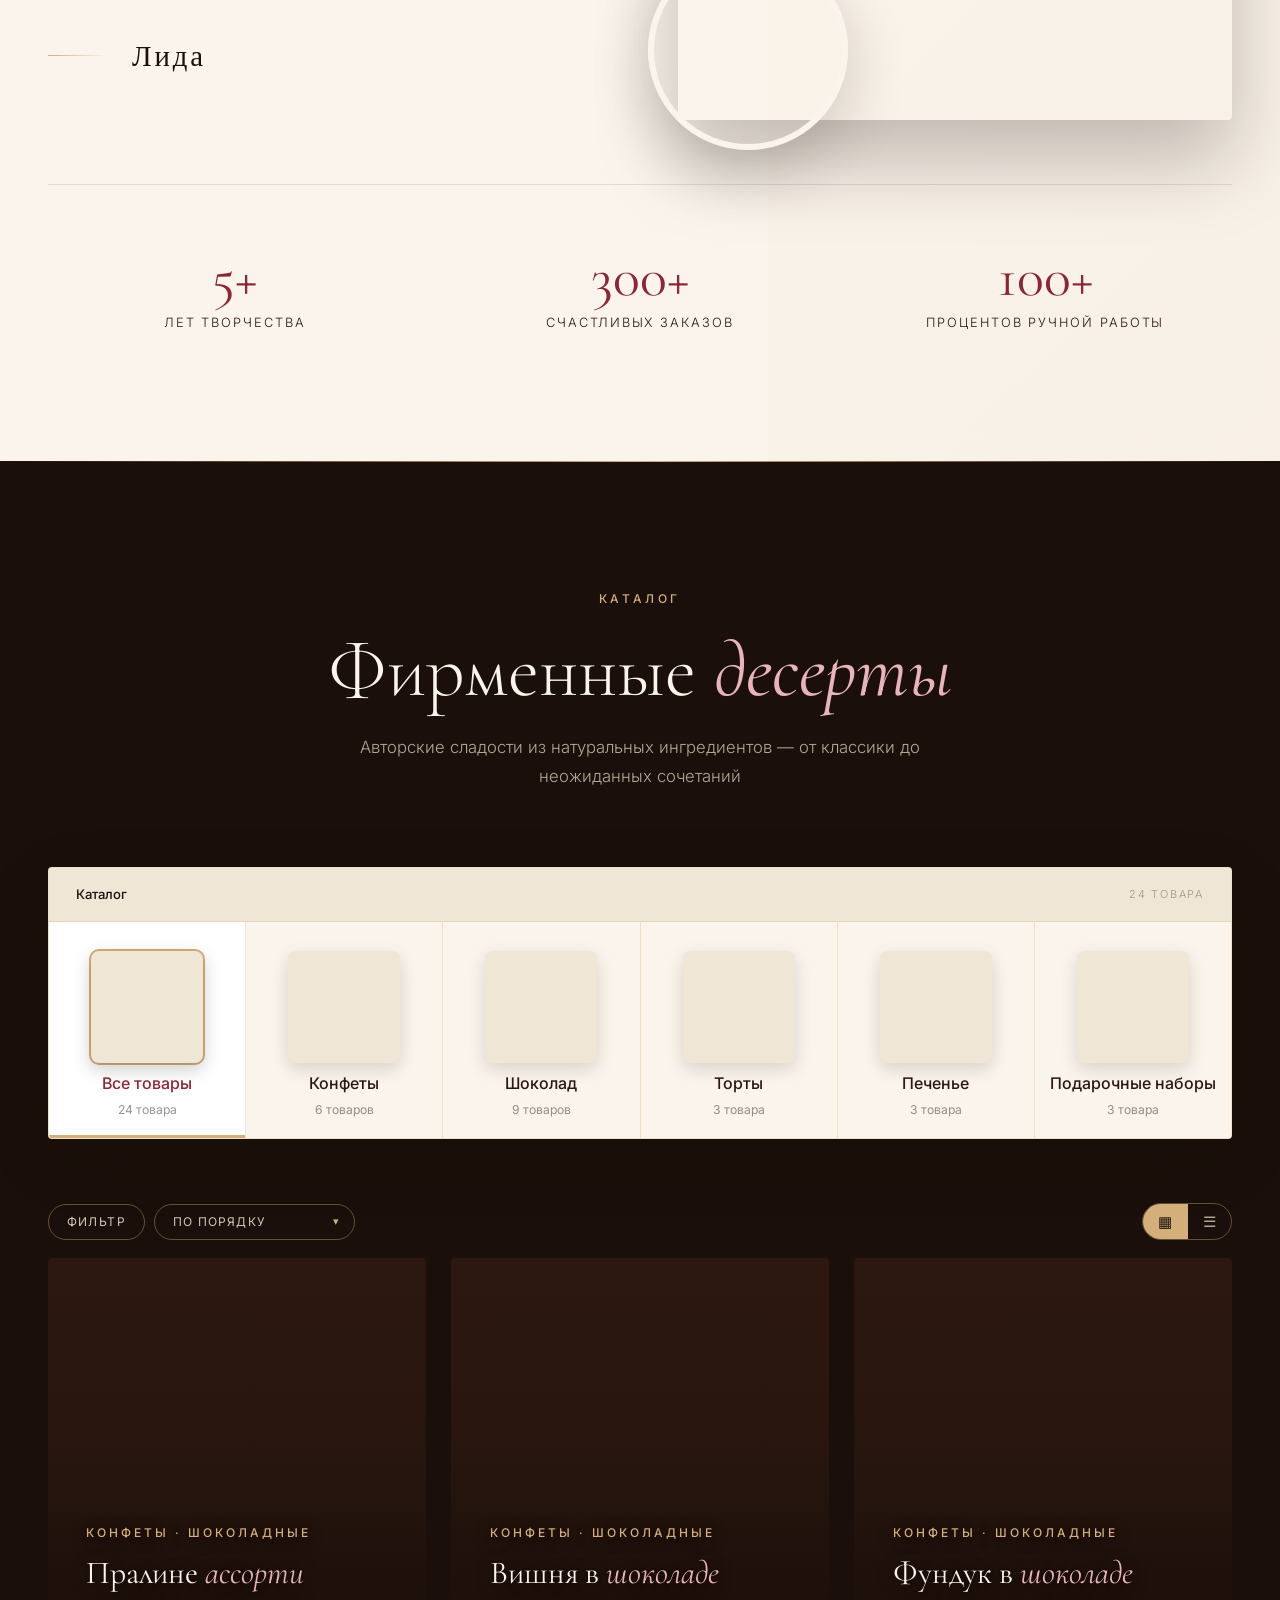
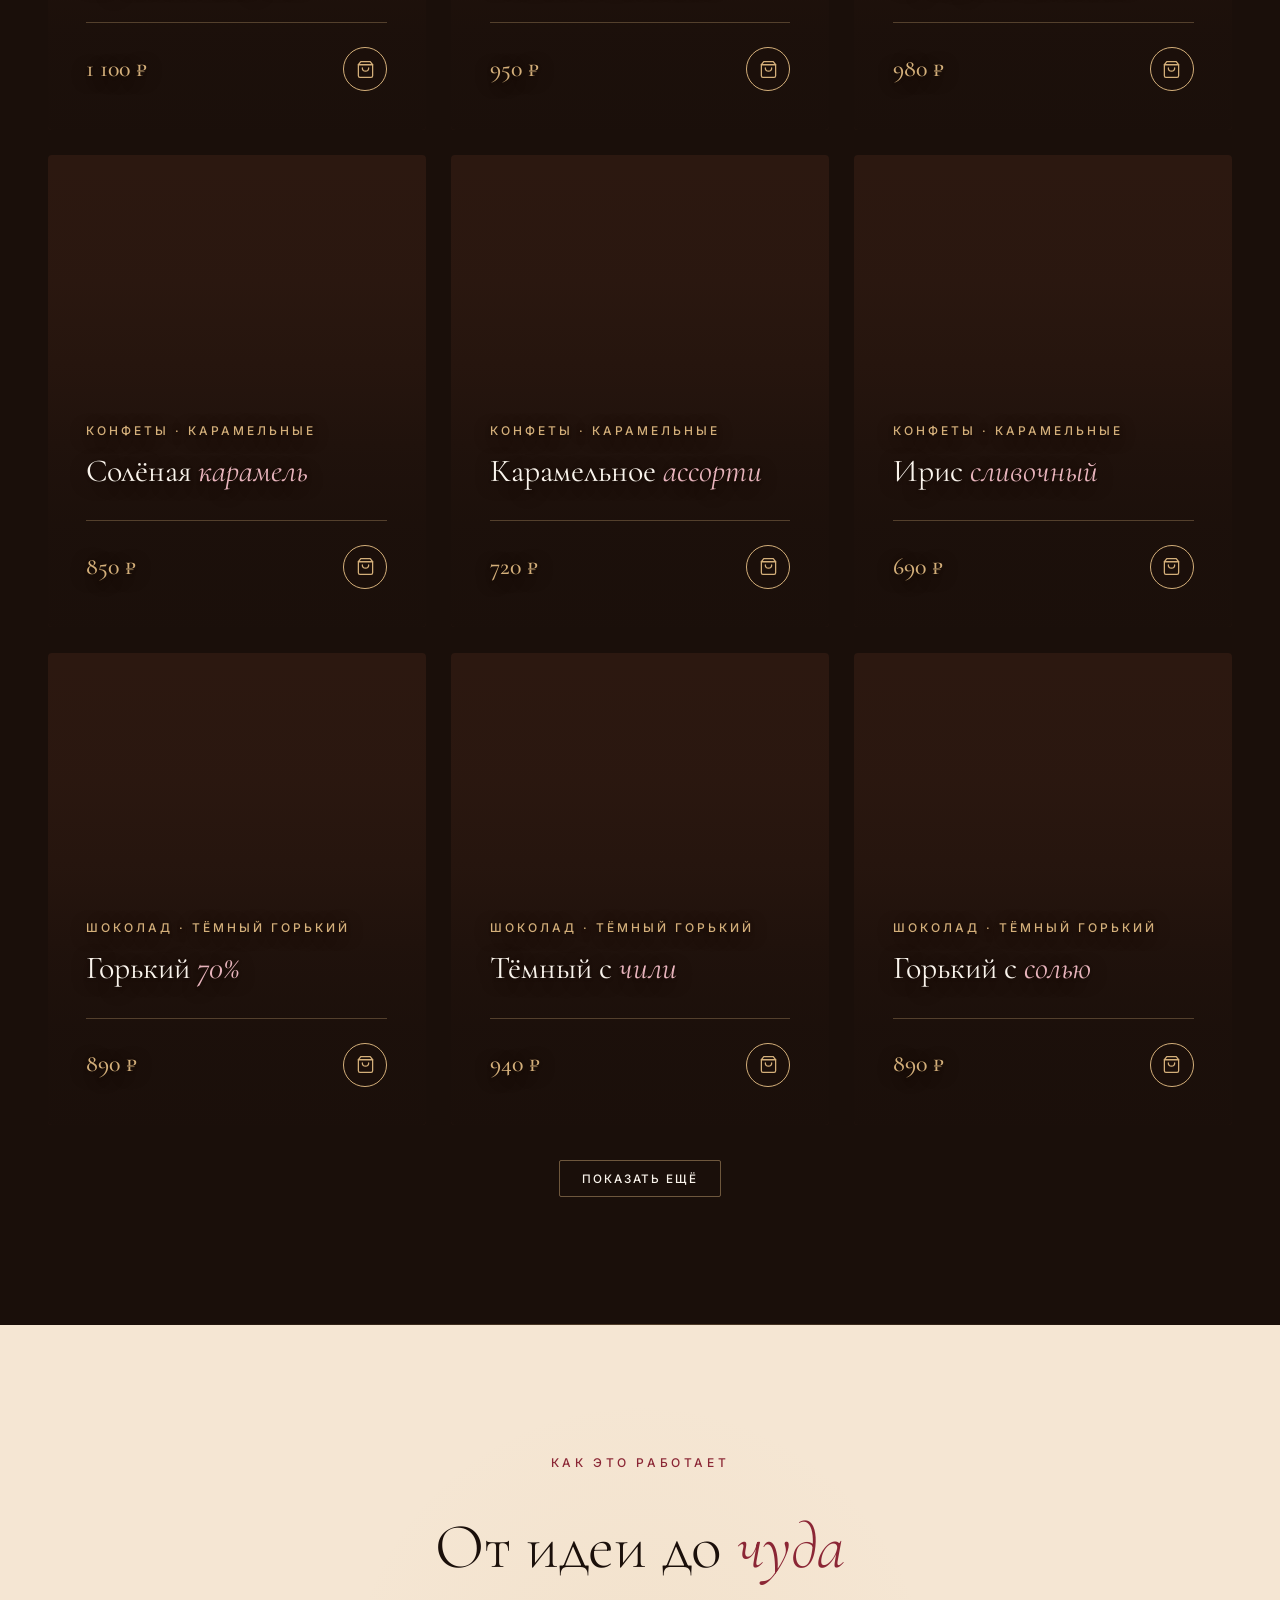
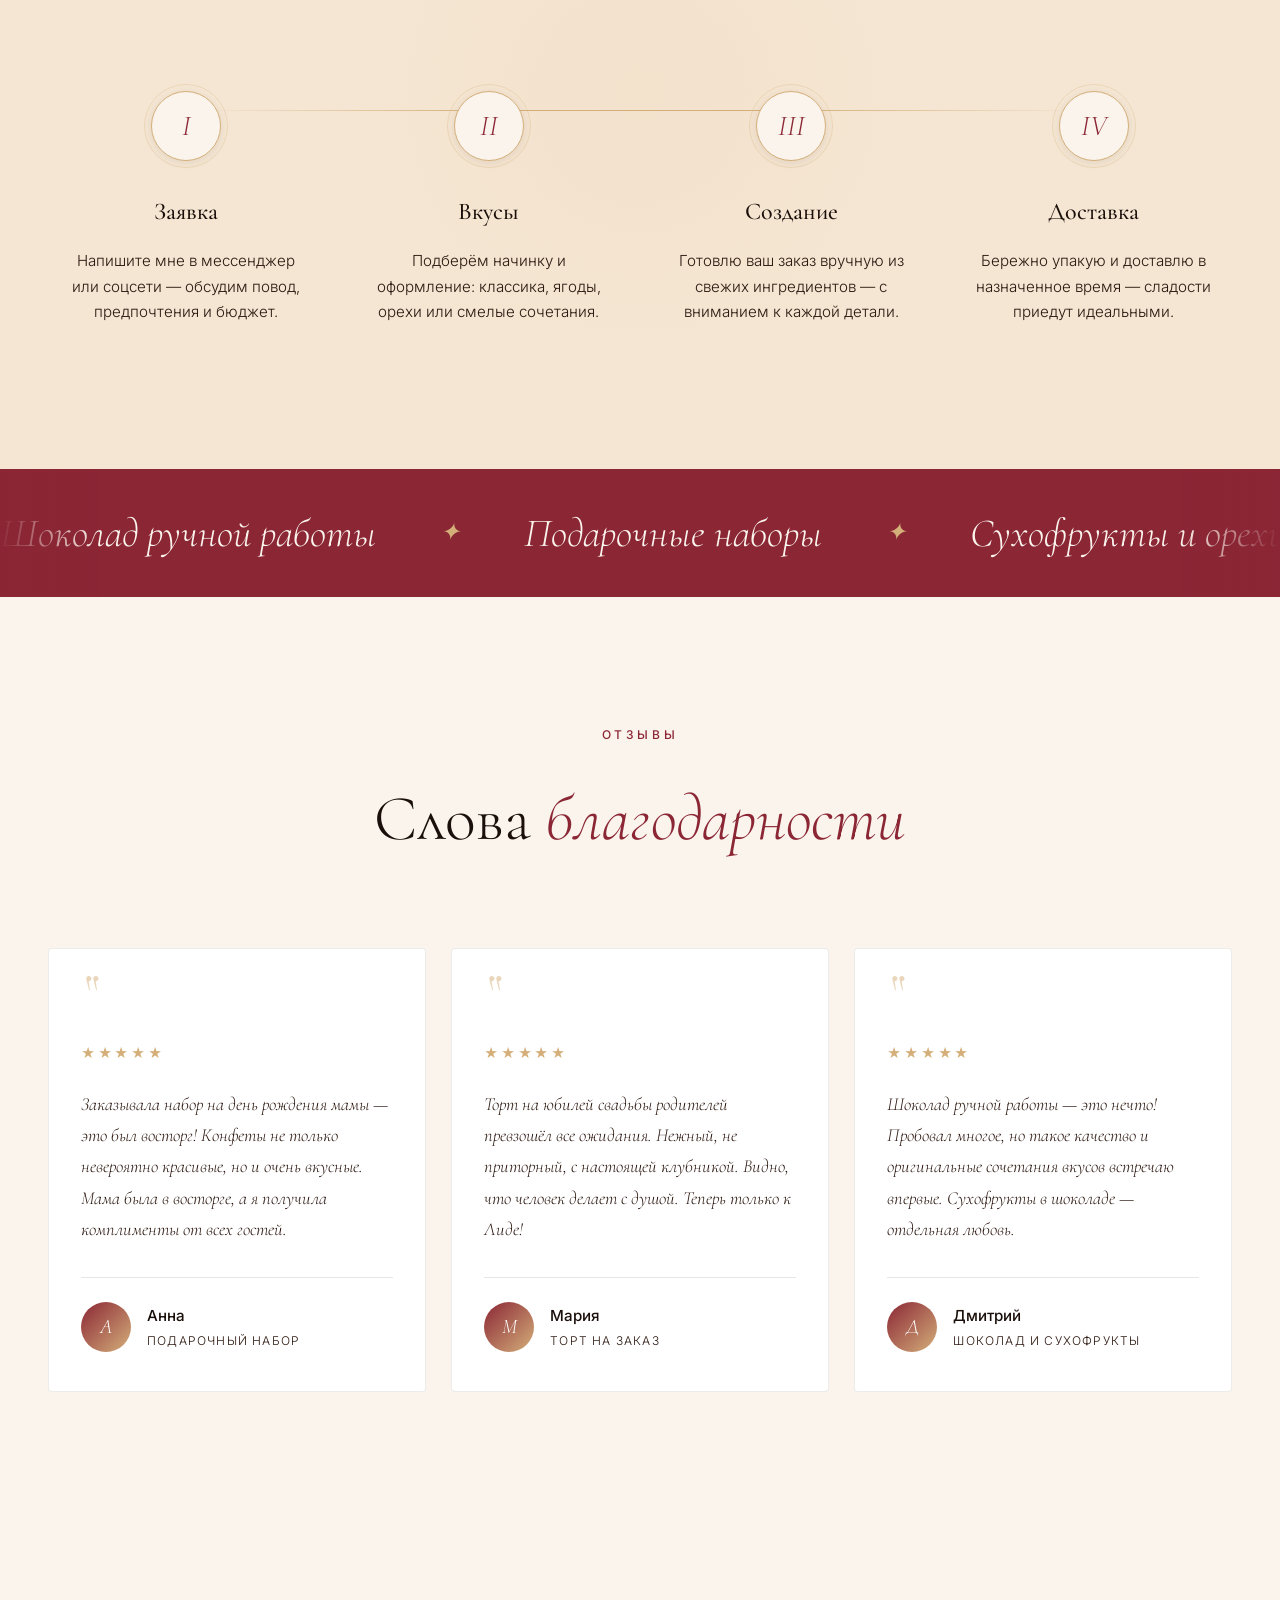
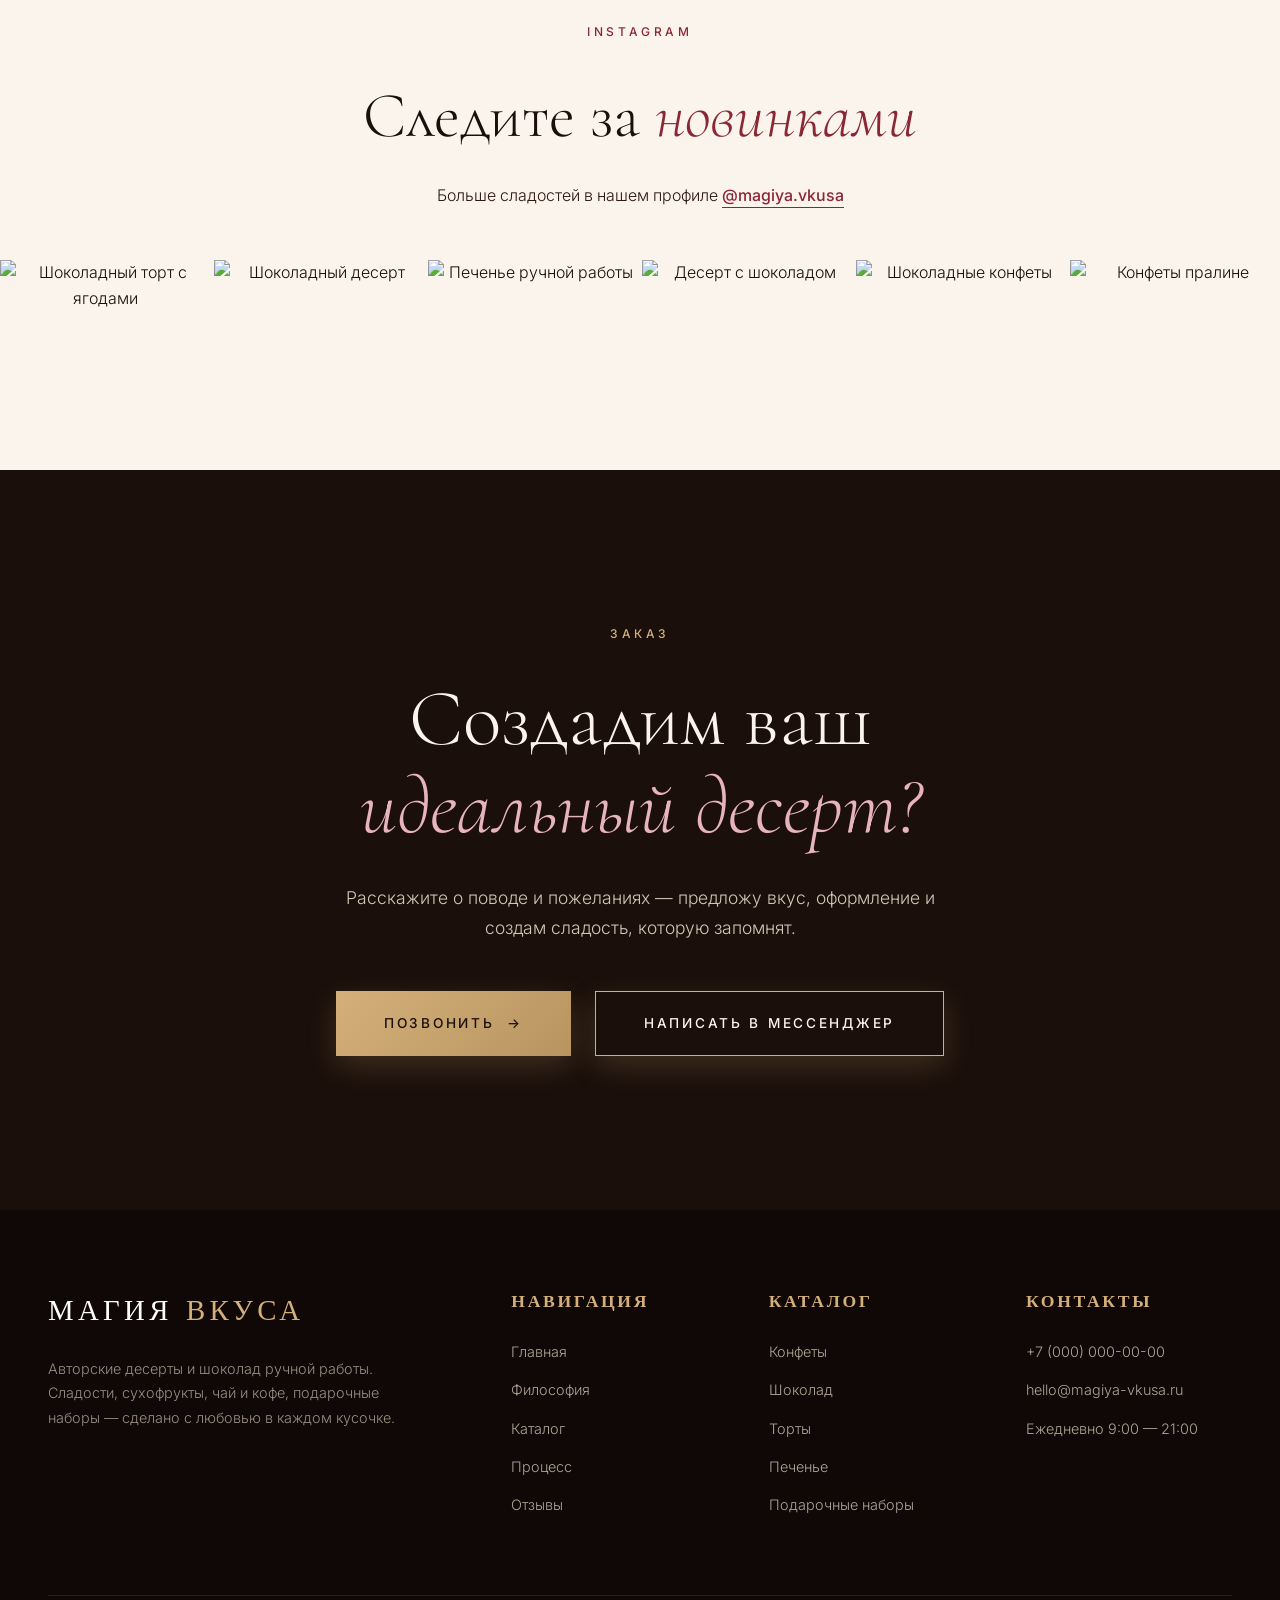
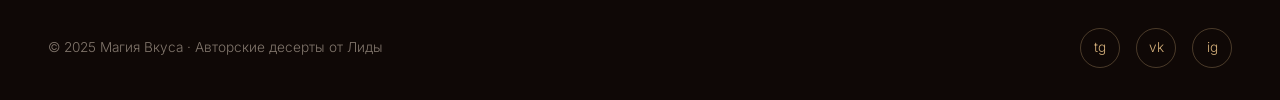
==== commit f2a4068c: "Add files via upload" ====
--- a/index.html
+++ b/index.html
@@ -1776,6 +1776,302 @@
             transform: translateY(-5px);
         }
 
+        /* ============ CATALOG TOOLBAR — фильтр, сортировка, вид ============ */
+        .catalog-toolbar {
+            max-width: 1400px;
+            margin: 0 auto 1.1rem;
+            display: flex;
+            align-items: center;
+            justify-content: space-between;
+            flex-wrap: wrap;
+            gap: 0.8rem;
+        }
+
+        .catalog-toolbar-left,
+        .catalog-toolbar-right {
+            display: flex;
+            align-items: center;
+            flex-wrap: wrap;
+            gap: 0.6rem;
+        }
+
+        .catalog-tool {
+            display: inline-flex;
+            align-items: center;
+            gap: 0.5rem;
+            padding: 0.6rem 1.1rem;
+            border: 1px solid rgba(212, 175, 122, 0.4);
+            border-radius: 999px;
+            background: transparent;
+            color: rgba(245, 230, 211, 0.85);
+            font-size: 0.75rem;
+            letter-spacing: 0.12em;
+            text-transform: uppercase;
+            transition: all var(--transition-base);
+        }
+
+        .catalog-tool:hover {
+            border-color: var(--gold);
+            color: var(--gold);
+        }
+
+        .catalog-tool.is-active {
+            background: var(--gold);
+            border-color: var(--gold);
+            color: var(--chocolate);
+        }
+
+        .catalog-tool-count {
+            min-width: 18px;
+            height: 18px;
+            padding: 0 5px;
+            border-radius: 999px;
+            background: var(--gold);
+            color: var(--chocolate);
+            font-size: 0.66rem;
+            font-weight: 600;
+            display: inline-flex;
+            align-items: center;
+            justify-content: center;
+        }
+
+        .catalog-tool.is-active .catalog-tool-count {
+            background: var(--chocolate);
+            color: var(--gold);
+        }
+
+        /* атрибут hidden должен побеждать display: inline-flex выше */
+        .catalog-tool-count[hidden] {
+            display: none;
+        }
+
+        .catalog-select-wrap {
+            position: relative;
+            display: inline-flex;
+            align-items: center;
+        }
+
+        .catalog-select-wrap::after {
+            content: '▾';
+            position: absolute;
+            right: 1rem;
+            font-size: 0.7rem;
+            color: var(--gold);
+            pointer-events: none;
+        }
+
+        .catalog-select {
+            appearance: none;
+            -webkit-appearance: none;
+            padding: 0.6rem 2.5rem 0.6rem 1.1rem;
+            border: 1px solid rgba(212, 175, 122, 0.4);
+            border-radius: 999px;
+            background: transparent;
+            color: rgba(245, 230, 211, 0.85);
+            font-family: inherit;
+            font-size: 0.75rem;
+            letter-spacing: 0.1em;
+            text-transform: uppercase;
+            cursor: pointer;
+            color-scheme: dark;
+        }
+
+        .catalog-select:focus {
+            outline: none;
+            border-color: var(--gold);
+        }
+
+        .catalog-select option {
+            background: var(--chocolate);
+            color: var(--cream);
+        }
+
+        .catalog-views {
+            display: inline-flex;
+            border: 1px solid rgba(212, 175, 122, 0.4);
+            border-radius: 999px;
+            overflow: hidden;
+        }
+
+        .catalog-view {
+            padding: 0.62rem 0.95rem;
+            color: rgba(245, 230, 211, 0.7);
+            font-size: 0.95rem;
+            line-height: 1;
+            transition: all var(--transition-base);
+        }
+
+        .catalog-view:hover {
+            color: var(--gold);
+        }
+
+        .catalog-view.is-active {
+            background: var(--gold);
+            color: var(--chocolate);
+        }
+
+        /* ============ CATALOG FILTERS ============ */
+        .catalog-filters {
+            max-width: 1400px;
+            margin: 0 auto 1.4rem;
+            display: none;
+            padding: 1.2rem clamp(1rem, 3vw, 1.6rem);
+            background: rgba(250, 244, 236, 0.05);
+            border: 1px solid rgba(212, 175, 122, 0.25);
+            border-radius: 4px;
+        }
+
+        .catalog-filters.is-open {
+            display: block;
+        }
+
+        .catalog-filters-row {
+            display: flex;
+            flex-wrap: wrap;
+            gap: 1.6rem;
+        }
+
+        .catalog-filter-group {
+            min-width: 210px;
+        }
+
+        .catalog-filter-title {
+            display: block;
+            font-size: 0.65rem;
+            letter-spacing: 0.16em;
+            text-transform: uppercase;
+            color: rgba(212, 175, 122, 0.9);
+            margin-bottom: 0.6rem;
+        }
+
+        .catalog-price {
+            display: flex;
+            align-items: center;
+            gap: 0.5rem;
+        }
+
+        .catalog-price input {
+            width: 108px;
+            padding: 0.55rem 0.8rem;
+            border: 1px solid rgba(212, 175, 122, 0.3);
+            border-radius: 2px;
+            background: rgba(250, 244, 236, 0.06);
+            color: var(--cream);
+            font-family: inherit;
+            font-size: 0.84rem;
+            color-scheme: dark;
+        }
+
+        .catalog-price input:focus {
+            outline: none;
+            border-color: var(--gold);
+        }
+
+        .catalog-price span {
+            color: rgba(245, 230, 211, 0.5);
+            font-size: 0.8rem;
+        }
+
+        .catalog-filter-actions {
+            display: flex;
+            flex-wrap: wrap;
+            gap: 0.6rem;
+            margin-top: 1.1rem;
+        }
+
+        .catalog-btn {
+            padding: 0.65rem 1.4rem;
+            border-radius: 2px;
+            background: var(--gold);
+            color: var(--chocolate);
+            font-size: 0.73rem;
+            font-weight: 600;
+            letter-spacing: 0.16em;
+            text-transform: uppercase;
+            transition: all var(--transition-base);
+        }
+
+        .catalog-btn:hover {
+            background: var(--gold-light);
+        }
+
+        .catalog-btn.ghost {
+            background: transparent;
+            border: 1px solid rgba(212, 175, 122, 0.45);
+            color: var(--cream);
+            font-weight: 500;
+        }
+
+        .catalog-btn.ghost:hover {
+            border-color: var(--gold);
+            color: var(--gold);
+        }
+
+        .catalog-nothing {
+            grid-column: 1 / -1;
+            text-align: center;
+            padding: 3.5rem 1rem;
+            color: rgba(245, 230, 211, 0.6);
+            font-size: 0.95rem;
+        }
+
+        .catalog-more {
+            max-width: 1400px;
+            margin: 2.2rem auto 0;
+            display: flex;
+            justify-content: center;
+        }
+
+        .catalog-more[hidden] {
+            display: none;
+        }
+
+        /* ============ CATALOG: вид списком ============ */
+        .collection-grid.is-list {
+            gap: 1rem;
+        }
+
+        .collection-grid.is-list .dessert-card {
+            grid-column: span 12;
+            aspect-ratio: auto;
+            min-height: 150px;
+            display: grid;
+            grid-template-columns: clamp(130px, 18vw, 200px) 1fr;
+        }
+
+        .collection-grid.is-list .dessert-card:hover {
+            transform: translateY(-4px);
+        }
+
+        .collection-grid.is-list .dessert-image {
+            position: static;
+            width: 100%;
+            height: 100%;
+            min-height: 150px;
+        }
+
+        .collection-grid.is-list .dessert-card:hover .dessert-image {
+            transform: none;
+        }
+
+        .collection-grid.is-list .dessert-overlay {
+            display: none;
+        }
+
+        .collection-grid.is-list .dessert-content {
+            position: static;
+            display: flex;
+            flex-direction: column;
+            justify-content: center;
+            padding: 1.2rem 1.5rem;
+        }
+
+        .collection-grid.is-list .dessert-desc {
+            max-height: none;
+            opacity: 1;
+            margin-bottom: 1.1rem;
+        }
+
         /* ============ CART: кнопка в шапке ============ */
         .nav-cart {
             position: relative;
@@ -2812,6 +3108,48 @@
             <div class="catalog-tiles" id="catalogTiles"></div>
         </div>
 
+        <!-- Панель каталога: фильтр, сортировка, вид -->
+        <div class="catalog-toolbar reveal">
+            <div class="catalog-toolbar-left">
+                <button type="button" class="catalog-tool" id="filterToggle" aria-expanded="false" aria-controls="catalogFilters">
+                    Фильтр <span class="catalog-tool-count" id="filterCount" hidden>0</span>
+                </button>
+                <div class="catalog-select-wrap">
+                    <select class="catalog-select" id="sortSelect" aria-label="Сортировка">
+                        <option value="default">По порядку</option>
+                        <option value="price-asc">Сначала дешёвые</option>
+                        <option value="price-desc">Сначала дорогие</option>
+                        <option value="name-asc">По названию А–Я</option>
+                        <option value="name-desc">По названию Я–А</option>
+                    </select>
+                </div>
+            </div>
+            <div class="catalog-toolbar-right">
+                <div class="catalog-views" role="group" aria-label="Вид каталога">
+                    <button type="button" class="catalog-view is-active" data-view="grid" aria-label="Показать плиткой" aria-pressed="true">▦</button>
+                    <button type="button" class="catalog-view" data-view="list" aria-label="Показать списком" aria-pressed="false">☰</button>
+                </div>
+            </div>
+        </div>
+
+        <!-- Фильтры -->
+        <div class="catalog-filters" id="catalogFilters">
+            <div class="catalog-filters-row">
+                <div class="catalog-filter-group">
+                    <span class="catalog-filter-title">Цена, ₽</span>
+                    <div class="catalog-price">
+                        <input type="number" id="priceMin" min="0" step="10" placeholder="от" inputmode="numeric" aria-label="Цена от">
+                        <span>—</span>
+                        <input type="number" id="priceMax" min="0" step="10" placeholder="до" inputmode="numeric" aria-label="Цена до">
+                    </div>
+                </div>
+            </div>
+            <div class="catalog-filter-actions">
+                <button type="button" class="catalog-btn" id="filterApply">Показать</button>
+                <button type="button" class="catalog-btn ghost" id="filterReset">Очистить фильтр</button>
+            </div>
+        </div>
+
         <div class="collection-grid" id="catalogGrid">
             <!-- ===== Раздел: Конфеты · Подраздел: Шоколадные ===== -->
             <article class="dessert-card reveal" data-section="candy" data-subsection="candy-chocolate">
@@ -3156,6 +3494,12 @@
                     </div>
                 </div>
             </article>
+
+            <p class="catalog-nothing" id="catalogNothing" hidden>По вашему запросу ничего не нашлось. Попробуйте изменить фильтр.</p>
+        </div>
+
+        <div class="catalog-more" id="catalogMore" hidden>
+            <button type="button" class="catalog-btn ghost" id="catalogMoreBtn">Показать ещё</button>
         </div>
     </section>
 
@@ -3628,17 +3972,36 @@
             });
         }
 
-        /* ---------- Каталог: разделы и подразделы (плитки) ---------- */
+        /* ---------- Каталог: разделы, подразделы, фильтр, сортировка ---------- */
         var catalogGrid = document.getElementById('catalogGrid');
-        var catalogCards = catalogGrid ? catalogGrid.querySelectorAll('.dessert-card') : [];
+        var catalogCards = catalogGrid ? [].slice.call(catalogGrid.querySelectorAll('.dessert-card')) : [];
+        var nothingEl = document.getElementById('catalogNothing');
+        var moreEl = document.getElementById('catalogMore');
+        var moreBtn = document.getElementById('catalogMoreBtn');
         var tilesBox = document.getElementById('catalogTiles');
         var crumbsBox = document.getElementById('catalogCrumbs');
         var hintEl = document.getElementById('catalogHint');
         var boardEl = document.getElementById('catalogBoard');
+        var filterToggle = document.getElementById('filterToggle');
+        var filterPanel = document.getElementById('catalogFilters');
+        var filterCount = document.getElementById('filterCount');
+        var priceMinEl = document.getElementById('priceMin');
+        var priceMaxEl = document.getElementById('priceMax');
+        var sortSelect = document.getElementById('sortSelect');
         /* Внешние ссылки на раздел (футер) */
         var jumpLinks = document.querySelectorAll('[data-catalog-section]');
-        var activeSection = 'all';
-        var activeSub = 'all';
+
+        var PAGE_SIZE = 9;
+
+        var state = {
+            section: 'all',
+            sub: 'all',
+            sort: 'default',
+            view: 'grid',
+            min: null,
+            max: null,
+            limit: PAGE_SIZE
+        };
 
         function escHtml(s) {
             return String(s == null ? '' : s).replace(/[&<>"']/g, function (c) {
@@ -3664,6 +4027,16 @@
             var style = imgEl ? (imgEl.getAttribute('style') || '') : '';
             var m = style.match(/url\(['"]?([^'")]+)['"]?\)/);
             return m ? m[1] : '';
+        }
+
+        function cardPrice(card) {
+            var el = card ? card.querySelector('.dessert-price') : null;
+            return el ? (parseInt(el.textContent.replace(/[^\d]/g, ''), 10) || 0) : 0;
+        }
+
+        function cardName(card) {
+            var el = card ? card.querySelector('.dessert-name') : null;
+            return el ? el.textContent.replace(/\s+/g, ' ').trim() : '';
         }
 
         /* Дерево «раздел → подразделы» собираем прямо из карточек:
@@ -3711,16 +4084,33 @@
             return null;
         }
 
-        function tileHtml(id, name, img, count, isActive, kind) {
-            return '<button type="button" class="catalog-tile' + (isActive ? ' is-active' : '') + '"' +
-                ' data-tile-kind="' + kind + '" data-tile-id="' + escHtml(id) + '">' +
-                '<span class="catalog-tile-img" style="background-image:url(\'' + escHtml(img) + '\')"></span>' +
-                '<span class="catalog-tile-name">' + escHtml(name) + '</span>' +
-                '<span class="catalog-tile-count">' + countLabel(count) + '</span>' +
-                '</button>';
-        }
-
-        /* Все фото каталога — для плитки «Все товары» */
+        /* ---------- отбор и порядок товаров ---------- */
+        function matchesState(card) {
+            var sec = card.getAttribute('data-section') || '';
+            var sub = card.getAttribute('data-subsection') || '';
+            if (state.section !== 'all' && sec !== state.section) return false;
+            if (state.sub !== 'all' && sub !== state.sub) return false;
+            var price = cardPrice(card);
+            if (state.min !== null && price < state.min) return false;
+            if (state.max !== null && price > state.max) return false;
+            return true;
+        }
+
+        function sortedCards(list) {
+            if (state.sort === 'default') return list;
+            var arr = list.slice();
+            arr.sort(function (a, b) {
+                if (state.sort === 'price-asc') return cardPrice(a) - cardPrice(b);
+                if (state.sort === 'price-desc') return cardPrice(b) - cardPrice(a);
+                var an = cardName(a).toLowerCase();
+                var bn = cardName(b).toLowerCase();
+                if (state.sort === 'name-asc') return an < bn ? -1 : (an > bn ? 1 : 0);
+                return bn < an ? -1 : (bn > an ? 1 : 0);
+            });
+            return arr;
+        }
+
+        /* ---------- плитки разделов и подразделов ---------- */
         var allImages = (function () {
             var list = [];
             [].forEach.call(catalogCards, function (card) {
@@ -3730,12 +4120,21 @@
             return list;
         })();
 
-        function renderTiles() {
+        function tileHtml(id, name, img, count, isActive, kind) {
+            return '<button type="button" class="catalog-tile' + (isActive ? ' is-active' : '') + '"' +
+                ' data-tile-kind="' + kind + '" data-tile-id="' + escHtml(id) + '">' +
+                '<span class="catalog-tile-img" style="background-image:url(\'' + escHtml(img) + '\')"></span>' +
+                '<span class="catalog-tile-name">' + escHtml(name) + '</span>' +
+                '<span class="catalog-tile-count">' + countLabel(count) + '</span>' +
+                '</button>';
+        }
+
+        function renderTiles(found) {
             if (!tilesBox) return;
 
             var html = '';
             var cols = 0;
-            var section = activeSection === 'all' ? null : findSection(activeSection);
+            var section = state.section === 'all' ? null : findSection(state.section);
 
             /* В одном ряду плитки не должны повторять фото: берём первое свободное */
             var used = {};
@@ -3751,9 +4150,9 @@
                 /* Второй уровень: подразделы выбранного раздела.
                    Первая плитка — сам раздел целиком (все его товары) */
                 html += tileHtml(section.id, section.name, pick(section.imgs),
-                    section.count, activeSub === 'all', 'sub-all');
+                    section.count, state.sub === 'all', 'sub-all');
                 [].forEach.call(section.subs, function (sub) {
-                    html += tileHtml(sub.id, sub.name, pick(sub.imgs), sub.count, activeSub === sub.id, 'sub');
+                    html += tileHtml(sub.id, sub.name, pick(sub.imgs), sub.count, state.sub === sub.id, 'sub');
                 });
                 cols = section.subs.length + 1;
             } else {
@@ -3768,16 +4167,16 @@
 
             tilesBox.innerHTML = html;
             tilesBox.style.setProperty('--cols', Math.max(1, Math.min(cols, 6)));
-            renderCrumbs(section);
-        }
-
-        function renderCrumbs(section) {
+            renderCrumbs(section, found);
+        }
+
+        function renderCrumbs(section, found) {
             if (!crumbsBox) return;
 
             var parts = [];
             var currentSub = null;
             if (section) {
-                [].forEach.call(section.subs, function (s) { if (s.id === activeSub) currentSub = s; });
+                [].forEach.call(section.subs, function (s) { if (s.id === state.sub) currentSub = s; });
             }
 
             if (!section) {
@@ -3795,24 +4194,30 @@
             }
             crumbsBox.innerHTML = parts.join('');
 
-            if (hintEl) {
-                var shown = 0;
-                [].forEach.call(catalogCards, function (card) {
-                    if (!card.classList.contains('is-hidden')) shown++;
-                });
-                hintEl.textContent = countLabel(shown);
-            }
+            if (hintEl) hintEl.textContent = countLabel(found);
         }
 
         function paintCatalog() {
-            [].forEach.call(catalogCards, function (card) {
-                var sec = card.getAttribute('data-section') || '';
-                var sub = card.getAttribute('data-subsection') || '';
-                var show = (activeSection === 'all' || sec === activeSection) &&
-                           (activeSub === 'all' || sub === activeSub);
-                card.classList.toggle('is-hidden', !show);
+            var matched = catalogCards.filter(matchesState);
+            var ordered = sortedCards(matched);
+            var rest = catalogCards.filter(function (card) { return matched.indexOf(card) < 0; });
+
+            /* порядок в сетке: отобранные (в нужном порядке), затем остальные */
+            ordered.concat(rest).forEach(function (card) { catalogGrid.appendChild(card); });
+            if (nothingEl) catalogGrid.appendChild(nothingEl);
+
+            /* «Показать ещё»: прячем всё, что дальше лимита */
+            ordered.forEach(function (card, i) {
+                card.classList.toggle('is-hidden', i >= state.limit);
             });
-            renderTiles();
+            rest.forEach(function (card) { card.classList.add('is-hidden'); });
+
+            catalogGrid.classList.toggle('is-list', state.view === 'list');
+
+            if (nothingEl) nothingEl.hidden = matched.length > 0;
+            if (moreEl) moreEl.hidden = matched.length <= state.limit;
+
+            renderTiles(matched.length);
         }
 
         function animateTiles() {
@@ -3822,19 +4227,57 @@
             boardEl.classList.add('is-switching');
         }
 
+        /* Адрес раздела — чтобы ссылку на него можно было отправить */
+        function syncHash() {
+            var hash = '#catalog';
+            if (state.section !== 'all') {
+                hash += '/' + state.section;
+                if (state.sub !== 'all') hash += '/' + state.sub;
+            }
+            try {
+                window.history.replaceState(null, '', window.location.pathname + window.location.search + hash);
+            } catch (e) {}
+        }
+
+        function readHash() {
+            var m = String(window.location.hash || '').match(/^#catalog\/([^/]+)(?:\/([^/]+))?/);
+            if (!m) return;
+            var section = findSection(decodeURIComponent(m[1]));
+            if (!section) return;
+            state.section = section.id;
+            if (!m[2]) return;
+            var sub = decodeURIComponent(m[2]);
+            [].forEach.call(section.subs, function (s) { if (s.id === sub) state.sub = sub; });
+        }
+
         function setSection(id) {
-            activeSection = id || 'all';
-            activeSub = 'all';
+            state.section = id || 'all';
+            state.sub = 'all';
+            state.limit = PAGE_SIZE;
             paintCatalog();
             animateTiles();
+            syncHash();
         }
 
         function setSub(id) {
-            activeSub = id || 'all';
+            state.sub = id || 'all';
+            state.limit = PAGE_SIZE;
             paintCatalog();
             animateTiles();
-        }
-
+            syncHash();
+        }
+
+        function refreshFilterBadge() {
+            var n = 0;
+            if (state.min !== null) n++;
+            if (state.max !== null) n++;
+            if (filterCount) {
+                filterCount.textContent = n;
+                filterCount.hidden = n === 0;
+            }
+        }
+
+        /* ---------- Слушатели каталога ---------- */
         if (tilesBox) {
             tilesBox.addEventListener('click', function (e) {
                 var t = e.target;
@@ -3862,13 +4305,84 @@
             });
         }
 
-        [].forEach.call(jumpLinks, function (link) {
-            link.addEventListener('click', function () {
-                setSection(link.getAttribute('data-catalog-section'));
+        if (filterToggle && filterPanel) {
+            filterToggle.addEventListener('click', function () {
+                var open = filterPanel.classList.toggle('is-open');
+                filterToggle.classList.toggle('is-active', open);
+                filterToggle.setAttribute('aria-expanded', open ? 'true' : 'false');
+            });
+        }
+
+        if (document.getElementById('filterApply')) {
+            document.getElementById('filterApply').addEventListener('click', function () {
+                var mn = priceMinEl && priceMinEl.value !== '' ? Math.max(0, parseInt(priceMinEl.value, 10) || 0) : null;
+                var mx = priceMaxEl && priceMaxEl.value !== '' ? Math.max(0, parseInt(priceMaxEl.value, 10) || 0) : null;
+                if (mn !== null && mx !== null && mn > mx) {
+                    var swap = mn;
+                    mn = mx;
+                    mx = swap;
+                }
+                state.min = mn;
+                state.max = mx;
+                state.limit = PAGE_SIZE;
+                paintCatalog();
+                refreshFilterBadge();
+            });
+        }
+
+        if (document.getElementById('filterReset')) {
+            document.getElementById('filterReset').addEventListener('click', function () {
+                if (priceMinEl) priceMinEl.value = '';
+                if (priceMaxEl) priceMaxEl.value = '';
+                state.min = null;
+                state.max = null;
+                state.limit = PAGE_SIZE;
+                paintCatalog();
+                refreshFilterBadge();
+            });
+        }
+
+        if (sortSelect) {
+            sortSelect.addEventListener('change', function () {
+                state.sort = sortSelect.value;
+                state.limit = PAGE_SIZE;
+                paintCatalog();
+            });
+        }
+
+        [].forEach.call(document.querySelectorAll('.catalog-view'), function (btn) {
+            btn.addEventListener('click', function () {
+                state.view = btn.getAttribute('data-view');
+                [].forEach.call(document.querySelectorAll('.catalog-view'), function (b) {
+                    var on = b === btn;
+                    b.classList.toggle('is-active', on);
+                    b.setAttribute('aria-pressed', on ? 'true' : 'false');
+                });
+                paintCatalog();
             });
         });
 
-        if (catalogCards.length) paintCatalog();
+        if (moreBtn) {
+            moreBtn.addEventListener('click', function () {
+                state.limit += PAGE_SIZE;
+                paintCatalog();
+            });
+        }
+
+        [].forEach.call(jumpLinks, function (link) {
+            link.addEventListener('click', function (e) {
+                e.preventDefault();
+                setSection(link.getAttribute('data-catalog-section'));
+                var target = document.getElementById('collection');
+                if (target) target.scrollIntoView({ behavior: 'smooth' });
+            });
+        });
+
+        if (catalogCards.length) {
+            readHash();
+            paintCatalog();
+            refreshFilterBadge();
+        }
     })();
     </script>
 
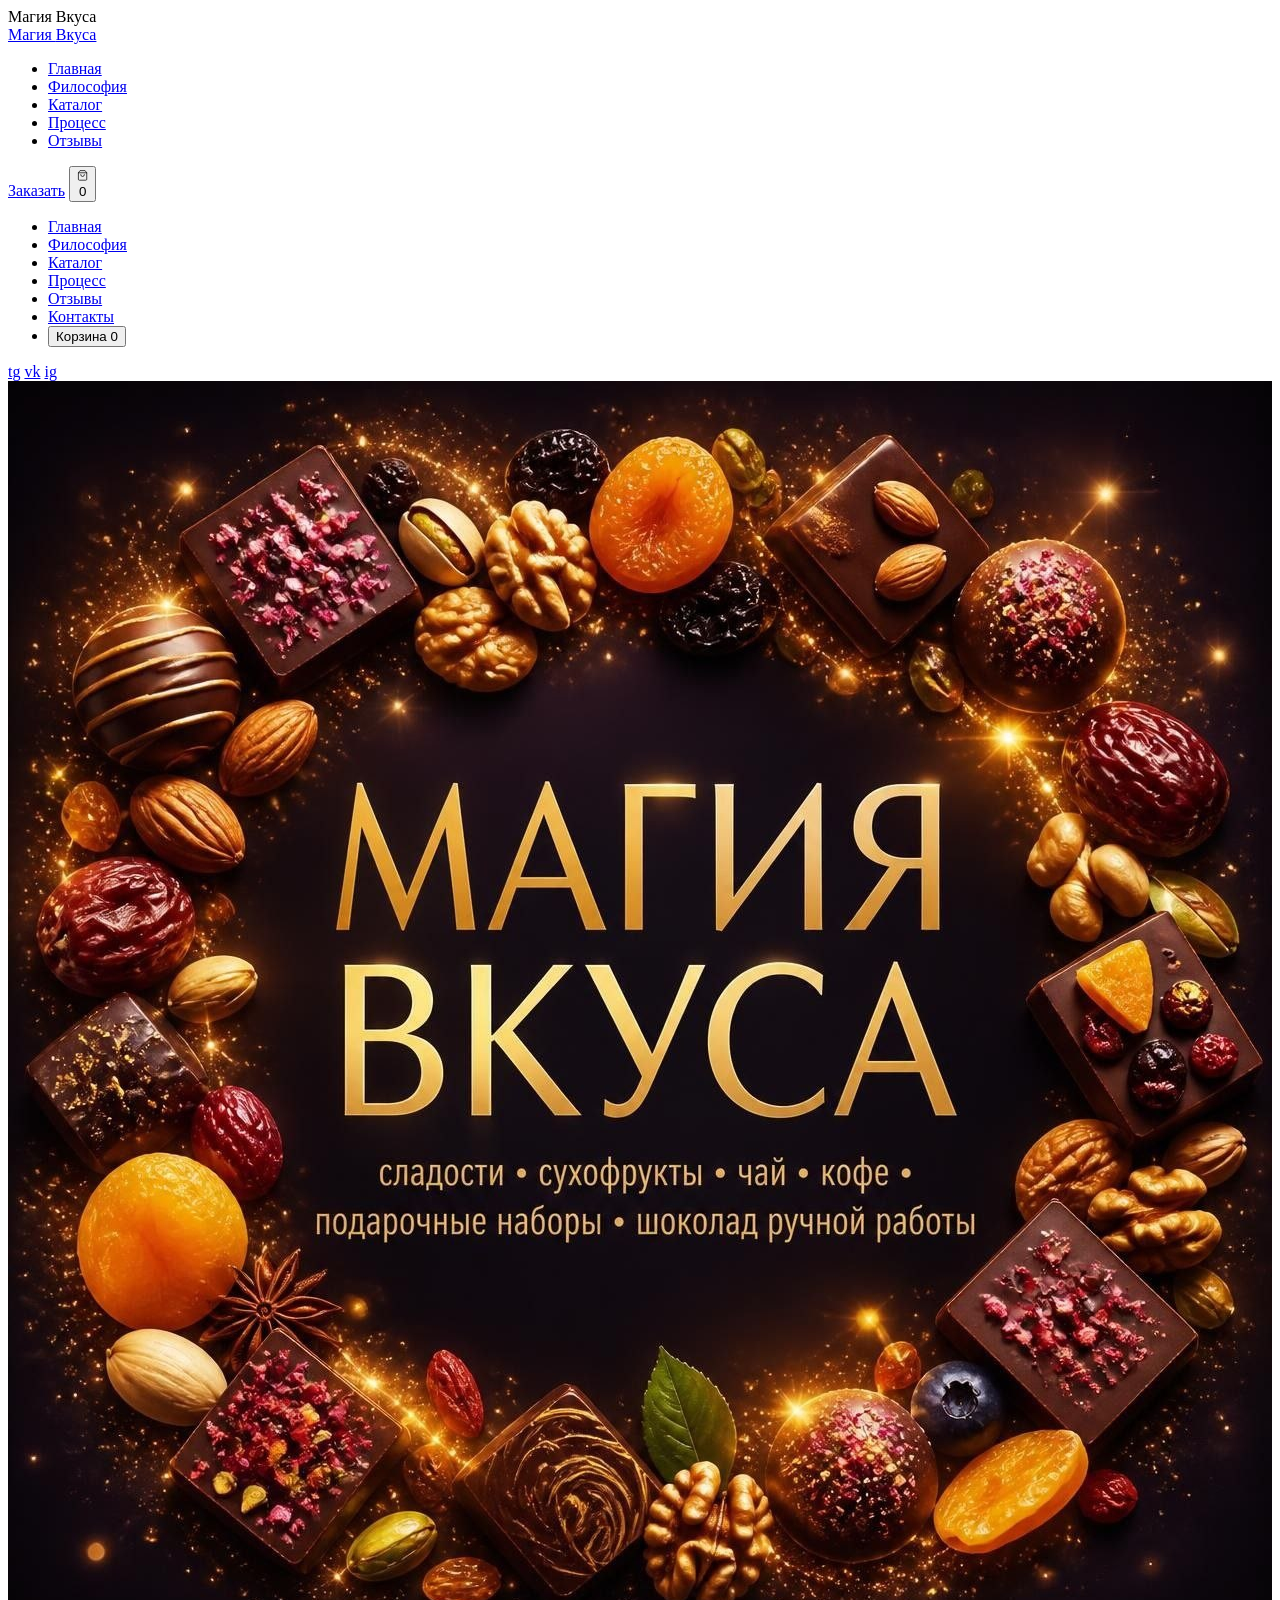
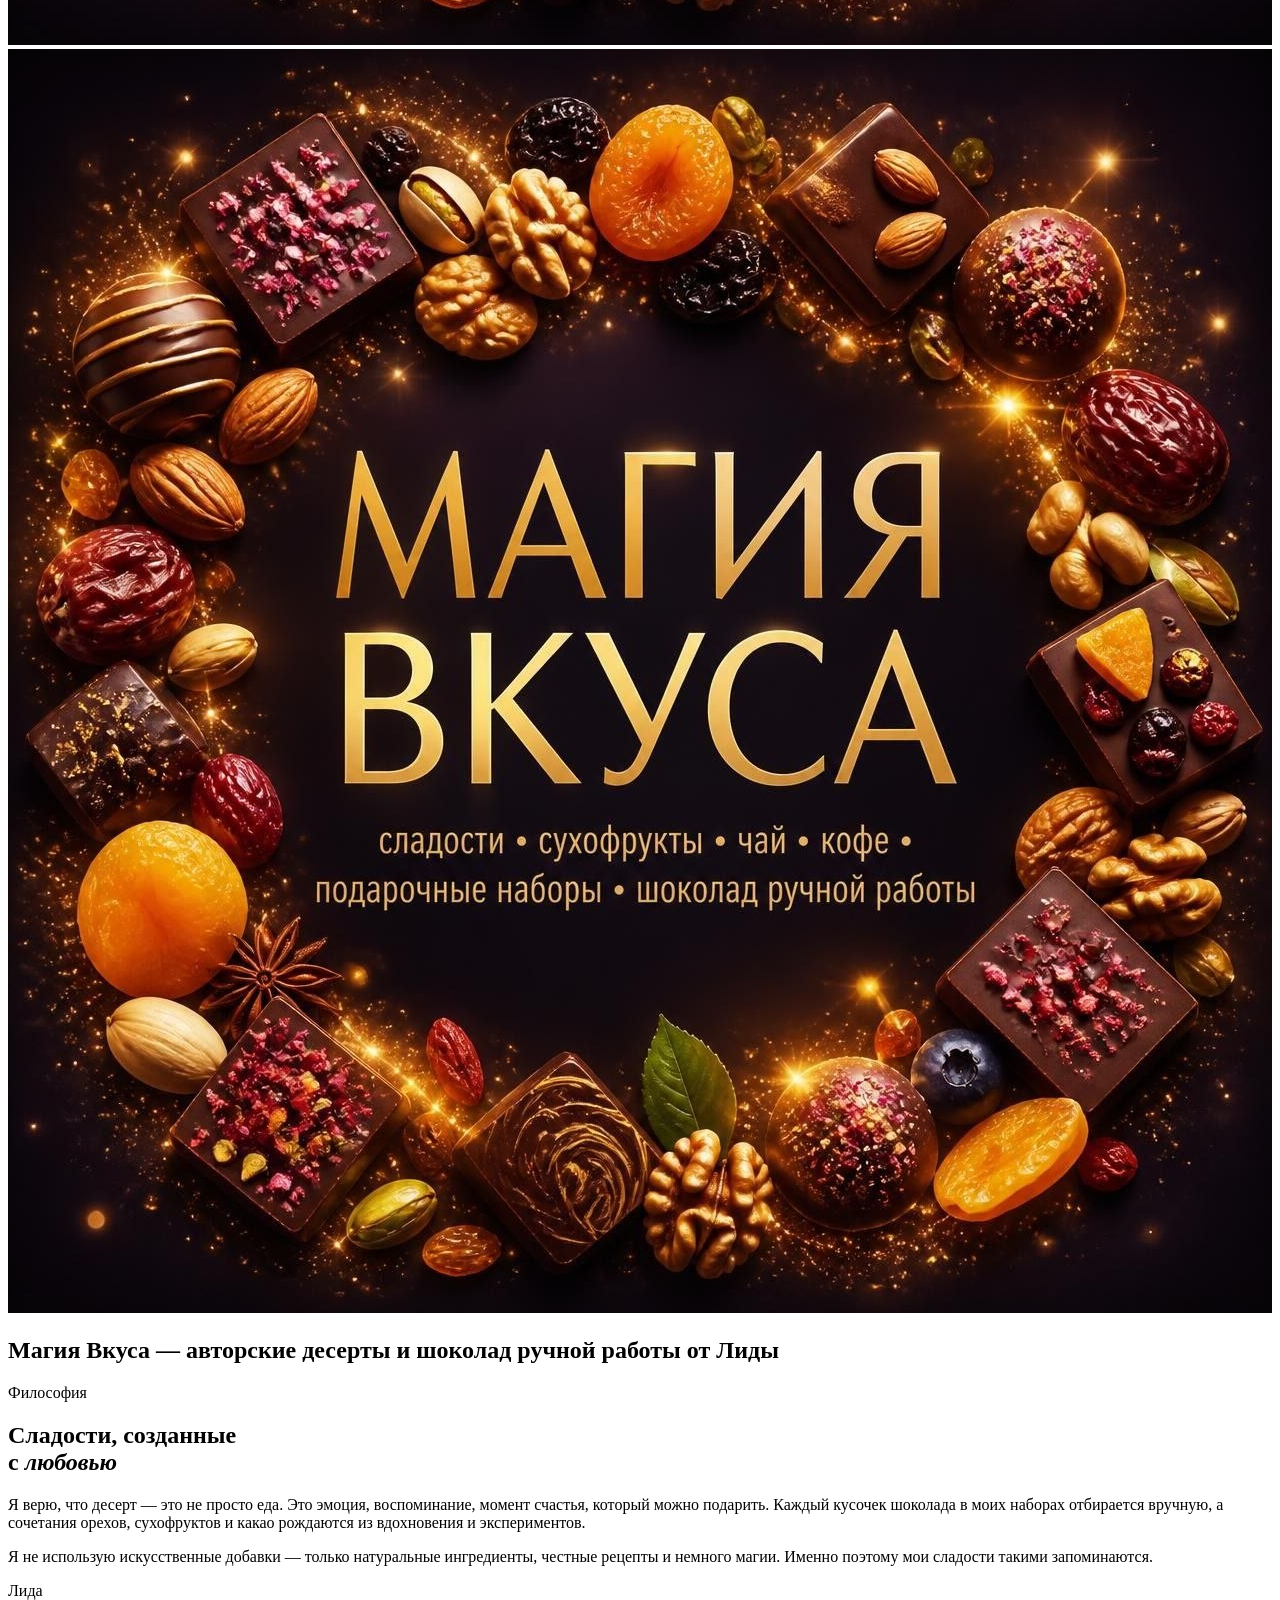
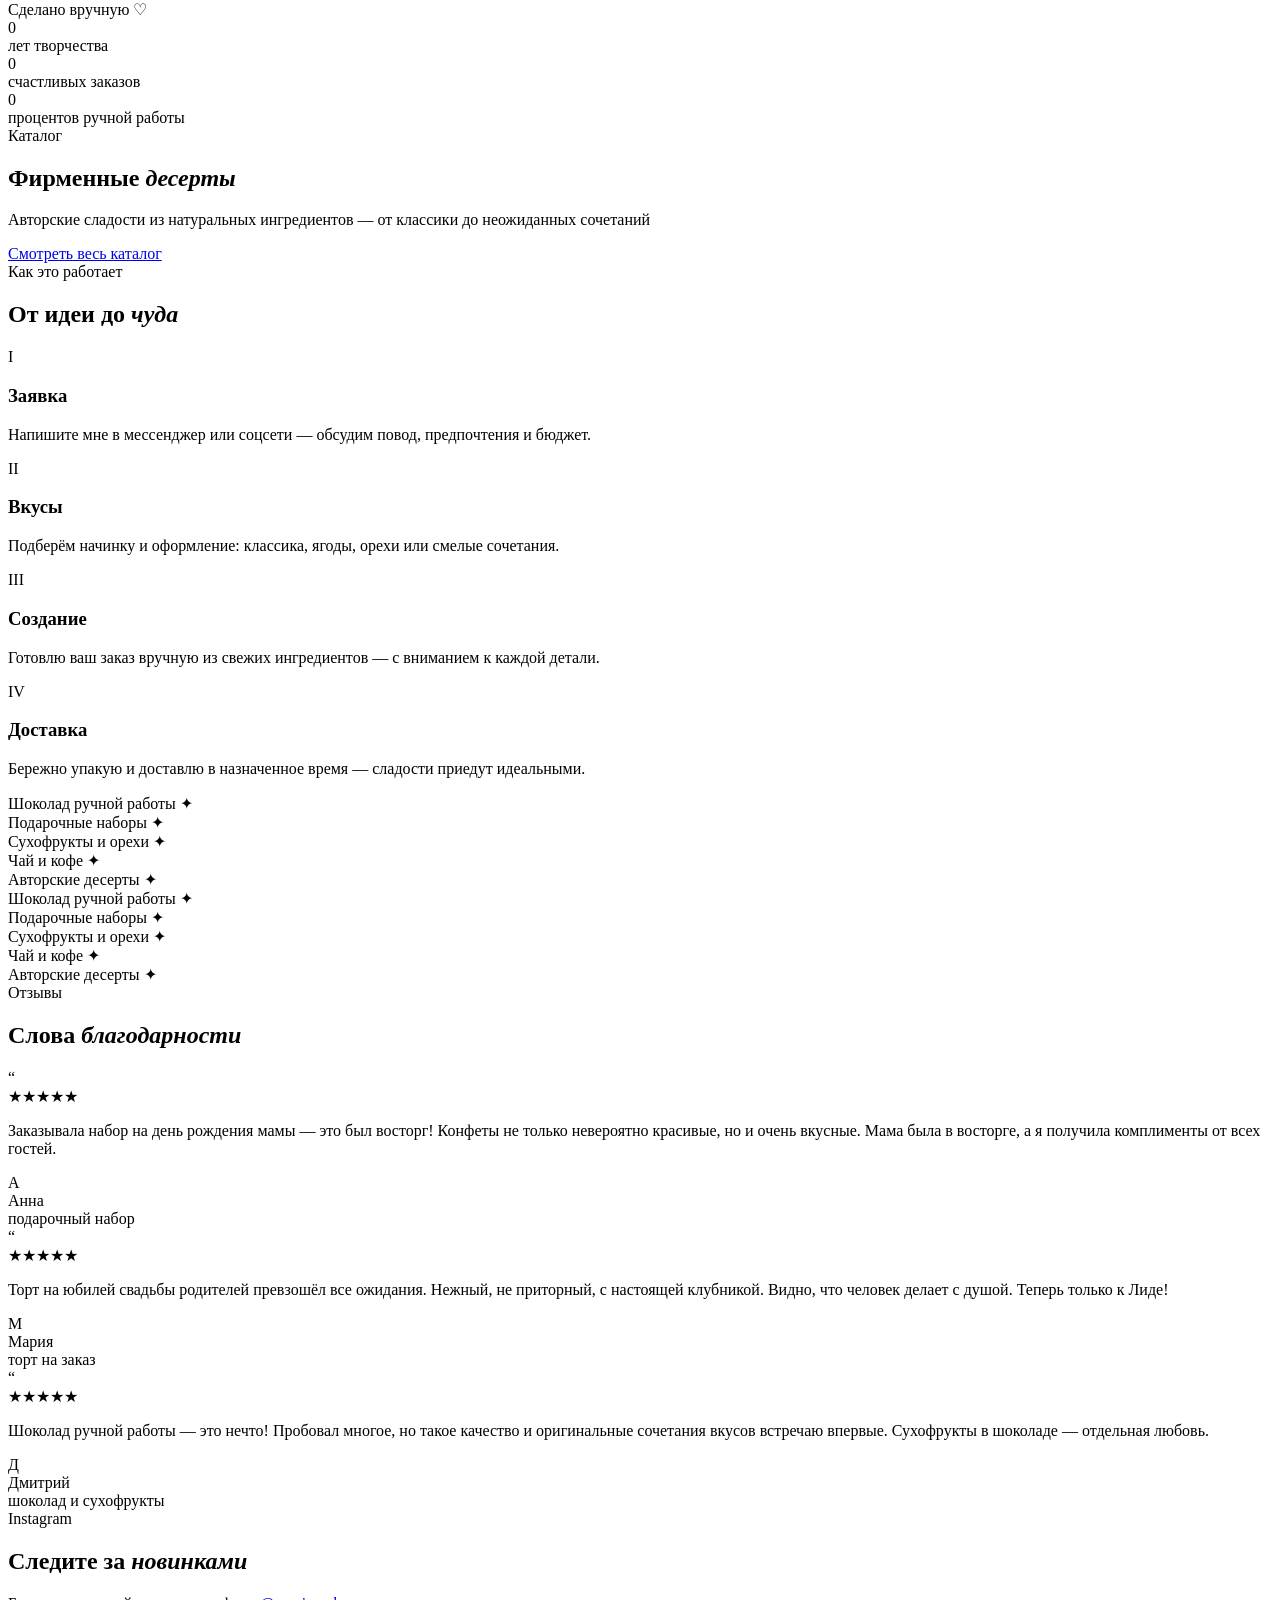
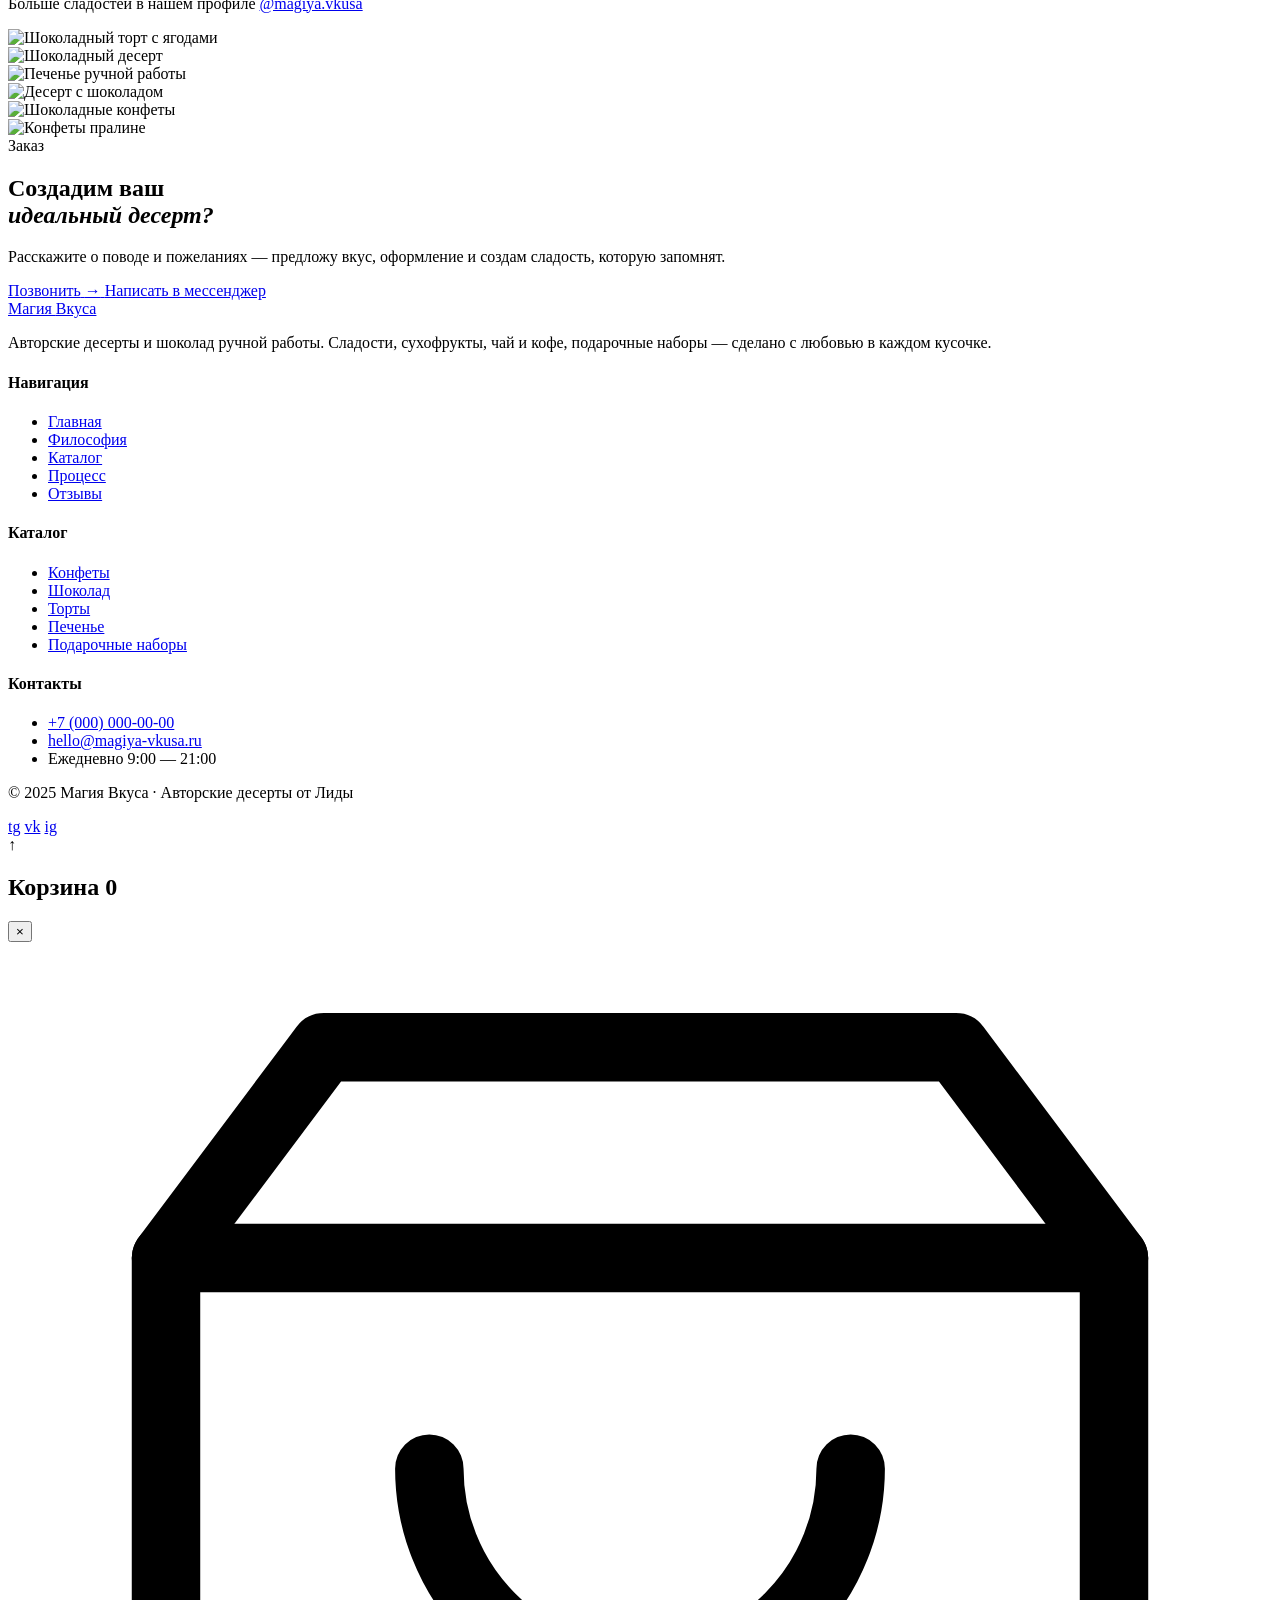
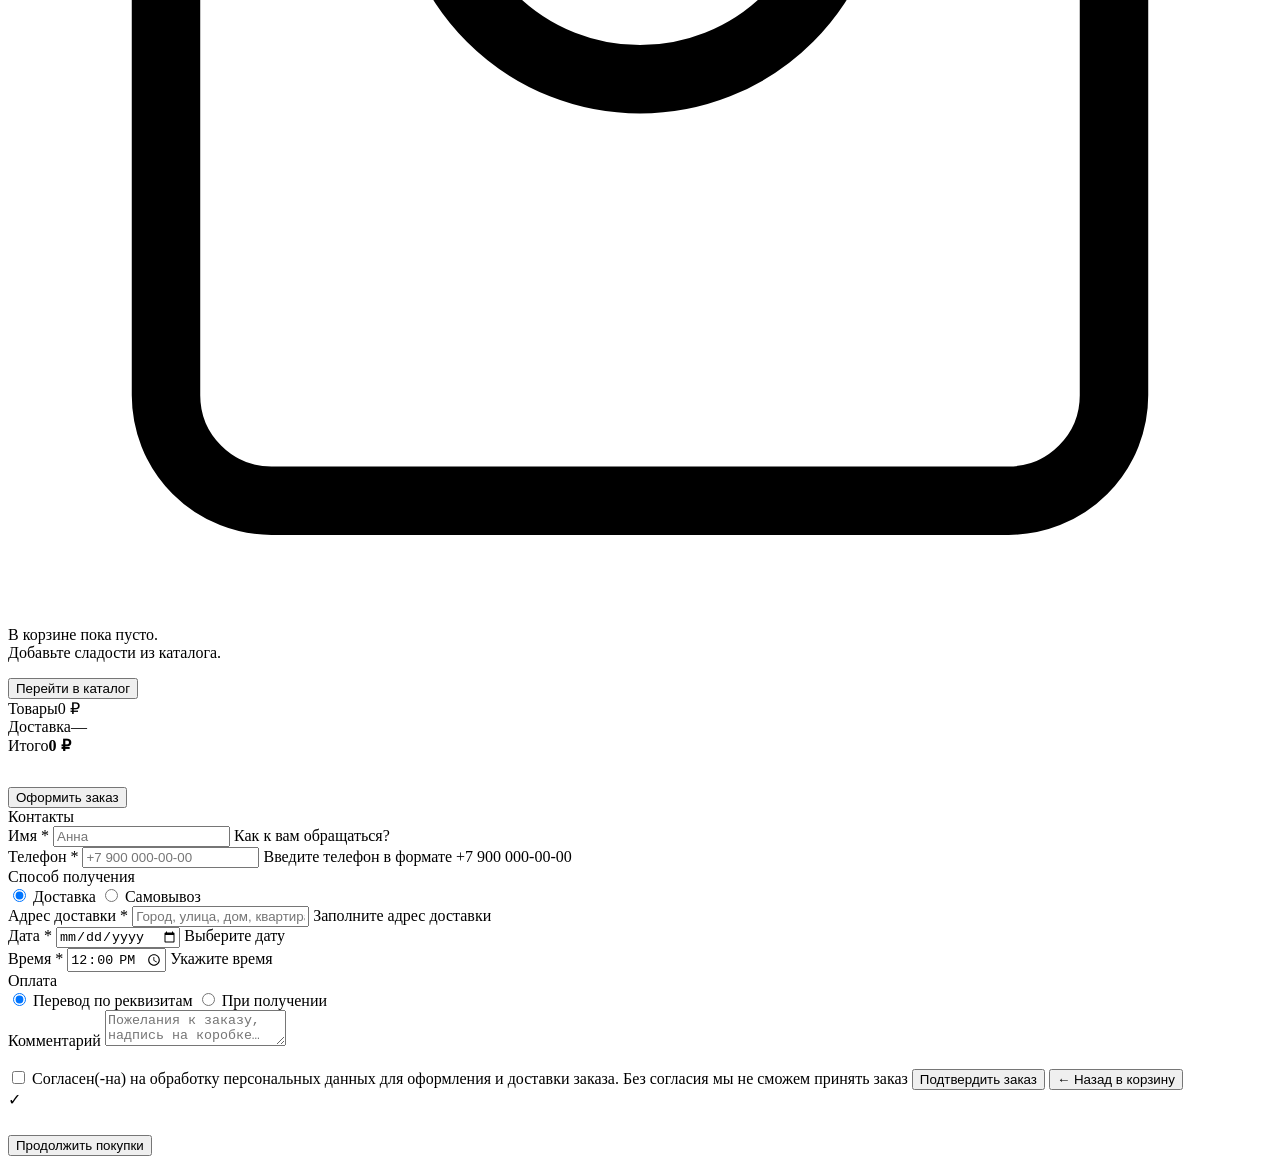
==== commit 0a9c7140: "Add files via upload" ====
--- a/index.html
+++ b/index.html
@@ -9,2949 +9,10 @@
     <link rel="preconnect" href="https://fonts.googleapis.com">
     <link rel="preconnect" href="https://fonts.gstatic.com" crossorigin>
     <link href="https://fonts.googleapis.com/css2?family=Cormorant+Garamond:ital,wght@0,300;0,400;0,500;0,600;0,700;1,300;1,400&family=Inter:wght@300;400;500;600;700&family=Italiana&display=swap" rel="stylesheet">
-    <style>
-        :root {
-            --chocolate: #1a0f0a;
-            --chocolate-soft: #2c1810;
-            --chocolate-light: #3d2817;
-            --caramel: #c9986a;
-            --caramel-light: #e8c9a3;
-            --caramel-dark: #a07850;
-            --berry: #8b2635;
-            --berry-deep: #5c1a24;
-            --berry-light: #a83244;
-            --cream: #faf4ec;
-            --cream-dark: #f0e6d6;
-            --vanilla: #f5e6d3;
-            --gold: #d4af7a;
-            --gold-light: #e8c9a3;
-            --gold-dark: #b89560;
-            --rose: #d4a5a5;
-            --pink-soft: #e8b4bc;
-            --pink-dark: #c99ca5;
-            --white: #ffffff;
-            --shadow-sm: 0 2px 8px rgba(26, 15, 10, 0.08);
-            --shadow-md: 0 8px 24px rgba(26, 15, 10, 0.12);
-            --shadow-lg: 0 20px 60px rgba(26, 15, 10, 0.18);
-            --shadow-xl: 0 40px 80px rgba(26, 15, 10, 0.25);
-            --transition-fast: 0.2s cubic-bezier(0.4, 0, 0.2, 1);
-            --transition-base: 0.3s cubic-bezier(0.4, 0, 0.2, 1);
-            --transition-slow: 0.5s cubic-bezier(0.4, 0, 0.2, 1);
-            --transition-slower: 0.8s cubic-bezier(0.4, 0, 0.2, 1);
-        }
-
-        * {
-            margin: 0;
-            padding: 0;
-            box-sizing: border-box;
-        }
-
-        html {
-            scroll-behavior: smooth;
-            scroll-padding-top: 90px;
-            font-size: 16px;
-            -webkit-text-size-adjust: 100%;
-        }
-
-        body {
-            font-family: 'Inter', -apple-system, BlinkMacSystemFont, sans-serif;
-            color: var(--chocolate);
-            background: var(--cream);
-            overflow-x: hidden;
-            font-weight: 300;
-            line-height: 1.6;
-            -webkit-font-smoothing: antialiased;
-            -moz-osx-font-smoothing: grayscale;
-        }
-
-        body.no-scroll {
-            overflow: hidden;
-        }
-
-        ::selection {
-            background: var(--berry);
-            color: var(--cream);
-        }
-
-        img {
-            max-width: 100%;
-            height: auto;
-            display: block;
-        }
-
-        a {
-            color: inherit;
-            text-decoration: none;
-        }
-
-        button {
-            font-family: inherit;
-            cursor: pointer;
-            border: none;
-            background: none;
-        }
-
-        .visually-hidden {
-            position: absolute;
-            width: 1px;
-            height: 1px;
-            margin: -1px;
-            padding: 0;
-            overflow: hidden;
-            clip: rect(0 0 0 0);
-            white-space: nowrap;
-            border: 0;
-        }
-
-        /* ============ LOADING SCREEN ============ */
-        .loader {
-            position: fixed;
-            inset: 0;
-            background: var(--chocolate);
-            z-index: 10000;
-            display: flex;
-            align-items: center;
-            justify-content: center;
-            flex-direction: column;
-            transition: opacity 0.8s ease, visibility 0.8s ease;
-        }
-
-        .loader.hidden {
-            opacity: 0;
-            visibility: hidden;
-        }
-
-        .loader-logo {
-            font-family: 'Italiana', serif;
-            font-size: clamp(2rem, 8vw, 4rem);
-            color: var(--gold);
-            letter-spacing: 0.2em;
-            text-transform: uppercase;
-            animation: loaderPulse 1.5s ease-in-out infinite;
-        }
-
-        .loader-bar {
-            width: 200px;
-            height: 2px;
-            background: rgba(212, 175, 122, 0.2);
-            margin-top: 2rem;
-            position: relative;
-            overflow: hidden;
-            border-radius: 2px;
-        }
-
-        .loader-bar::after {
-            content: '';
-            position: absolute;
-            left: -50%;
-            top: 0;
-            height: 100%;
-            width: 50%;
-            background: linear-gradient(90deg, transparent, var(--gold), transparent);
-            animation: loaderSlide 1.5s ease-in-out infinite;
-        }
-
-        @keyframes loaderPulse {
-            0%, 100% { opacity: 0.5; }
-            50% { opacity: 1; }
-        }
-
-        @keyframes loaderSlide {
-            0% { left: -50%; }
-            100% { left: 100%; }
-        }
-
-        /* ============ SCROLL PROGRESS ============ */
-        .scroll-progress {
-            position: fixed;
-            top: 0;
-            left: 0;
-            height: 3px;
-            background: linear-gradient(90deg, var(--gold), var(--berry), var(--gold));
-            z-index: 9999;
-            transition: width 0.1s linear;
-            box-shadow: 0 0 10px rgba(212, 175, 122, 0.5);
-        }
-
-        /* ============ NAVIGATION ============ */
-        nav {
-            position: fixed;
-            top: 0;
-            left: 0;
-            right: 0;
-            z-index: 1000;
-            padding: 1.5rem 3rem;
-            display: flex;
-            justify-content: space-between;
-            align-items: center;
-            transition: all var(--transition-slow);
-            mix-blend-mode: difference;
-        }
-
-        nav.scrolled {
-            padding: 1rem 3rem;
-            mix-blend-mode: normal;
-            background: rgba(26, 15, 10, 0.95);
-            backdrop-filter: blur(20px) saturate(180%);
-            -webkit-backdrop-filter: blur(20px) saturate(180%);
-            border-bottom: 1px solid rgba(212, 175, 122, 0.15);
-            box-shadow: var(--shadow-lg);
-        }
-
-        .logo {
-            font-family: 'Italiana', serif;
-            font-size: clamp(1.2rem, 3vw, 1.6rem);
-            color: white;
-            letter-spacing: 0.15em;
-            text-transform: uppercase;
-            transition: transform var(--transition-base);
-        }
-
-        .logo:hover {
-            transform: scale(1.05);
-        }
-
-        .logo span {
-            color: var(--gold);
-        }
-
-        .nav-links {
-            display: flex;
-            list-style: none;
-            gap: 2.5rem;
-            align-items: center;
-        }
-
-        .nav-links a {
-            color: white;
-            font-size: 0.85rem;
-            font-weight: 400;
-            letter-spacing: 0.15em;
-            text-transform: uppercase;
-            position: relative;
-            transition: color var(--transition-base);
-            padding: 0.5rem 0;
-        }
-
-        .nav-links a::before {
-            content: '';
-            position: absolute;
-            bottom: -8px;
-            left: 50%;
-            width: 3px;
-            height: 3px;
-            background: var(--gold);
-            border-radius: 50%;
-            transform: translateX(-50%) scale(0);
-            transition: transform var(--transition-base);
-        }
-
-        .nav-links a:hover {
-            color: var(--gold);
-        }
-
-        .nav-links a:hover::before {
-            transform: translateX(-50%) scale(1.5);
-        }
-
-        .nav-links a.active::before {
-            transform: translateX(-50%) scale(1.5);
-        }
-
-        .nav-cta {
-            padding: 0.7rem 1.8rem;
-            border: 1px solid white;
-            color: white;
-            font-size: 0.8rem;
-            letter-spacing: 0.2em;
-            text-transform: uppercase;
-            transition: all var(--transition-base);
-            background: transparent;
-            position: relative;
-            overflow: hidden;
-        }
-
-        .nav-cta::before {
-            content: '';
-            position: absolute;
-            top: 0;
-            left: -100%;
-            width: 100%;
-            height: 100%;
-            background: var(--gold);
-            transition: left var(--transition-base);
-            z-index: -1;
-        }
-
-        .nav-cta:hover {
-            color: var(--chocolate);
-            border-color: var(--gold);
-        }
-
-        .nav-cta:hover::before {
-            left: 0;
-        }
-
-        .burger {
-            display: none;
-            cursor: pointer;
-            flex-direction: column;
-            gap: 6px;
-            padding: 10px;
-            z-index: 1001;
-        }
-
-        .burger span {
-            width: 28px;
-            height: 2px;
-            background: white;
-            transition: all var(--transition-base);
-            transform-origin: center;
-        }
-
-        .burger.active span:nth-child(1) {
-            transform: rotate(45deg) translate(6px, 6px);
-        }
-
-        .burger.active span:nth-child(2) {
-            opacity: 0;
-            transform: translateX(20px);
-        }
-
-        .burger.active span:nth-child(3) {
-            transform: rotate(-45deg) translate(6px, -6px);
-        }
-
-        /* Mobile Menu */
-        .mobile-menu {
-            position: fixed;
-            top: 0;
-            right: -100%;
-            width: 100%;
-            max-width: 400px;
-            height: 100vh;
-            background: var(--chocolate);
-            z-index: 999;
-            transition: right var(--transition-slower);
-            display: flex;
-            flex-direction: column;
-            justify-content: center;
-            padding: 4rem 3rem;
-            box-shadow: -20px 0 60px rgba(0, 0, 0, 0.5);
-        }
-
-        .mobile-menu.active {
-            right: 0;
-        }
-
-        .mobile-menu-overlay {
-            position: fixed;
-            inset: 0;
-            background: rgba(0, 0, 0, 0.6);
-            backdrop-filter: blur(5px);
-            z-index: 998;
-            opacity: 0;
-            visibility: hidden;
-            transition: all var(--transition-base);
-        }
-
-        .mobile-menu-overlay.active {
-            opacity: 1;
-            visibility: visible;
-        }
-
-        .mobile-menu-links {
-            list-style: none;
-            display: flex;
-            flex-direction: column;
-            gap: 1.5rem;
-        }
-
-        .mobile-menu-links a {
-            color: white;
-            font-family: 'Cormorant Garamond', serif;
-            font-size: 2rem;
-            font-weight: 400;
-            display: block;
-            padding: 0.5rem 0;
-            transition: all var(--transition-base);
-            position: relative;
-            padding-left: 0;
-        }
-
-        .mobile-menu-links a::before {
-            content: '';
-            position: absolute;
-            left: -20px;
-            top: 50%;
-            width: 0;
-            height: 2px;
-            background: var(--gold);
-            transition: width var(--transition-base);
-        }
-
-        .mobile-menu-links a:hover {
-            color: var(--gold);
-            padding-left: 20px;
-        }
-
-        .mobile-menu-links a:hover::before {
-            width: 15px;
-        }
-
-        .mobile-menu-social {
-            margin-top: 3rem;
-            display: flex;
-            gap: 1rem;
-        }
-
-        .mobile-menu-social a {
-            width: 50px;
-            height: 50px;
-            border: 1px solid rgba(212, 175, 122, 0.3);
-            border-radius: 50%;
-            display: flex;
-            align-items: center;
-            justify-content: center;
-            color: var(--gold);
-            transition: all var(--transition-base);
-            font-size: 0.9rem;
-        }
-
-        .mobile-menu-social a:hover {
-            background: var(--gold);
-            color: var(--chocolate);
-            transform: translateY(-3px);
-        }
-
-        /* ============================================================
-           HERO — только фото «Магия вкуса», на весь экран, без обрезки
-           ============================================================ */
-        .hero {
-            position: relative;
-            height: 100vh;
-            height: 100dvh;
-            overflow: hidden;
-            background: var(--chocolate);
-        }
-
-        /* Слой 1: размытая копия фото — заполняет края экрана,
-           создаёт эффект «фото растеклось на всю страницу» */
-        .hero-bg-blur {
-            position: absolute;
-            inset: -50px;
-            width: calc(100% + 100px);
-            height: calc(100% + 100px);
-            object-fit: cover;
-            filter: blur(34px) brightness(0.55) saturate(1.2);
-            transform: scale(1.06);
-            animation: blurDrift 30s ease-in-out infinite alternate;
-            will-change: transform;
-        }
-
-        @keyframes blurDrift {
-            from { transform: scale(1.06) translateX(0); }
-            to   { transform: scale(1.12) translateX(-1.5%); }
-        }
-
-        /* Слой 2: чёткое фото — показывается ЦЕЛИКОМ, без обрезки */
-        .hero-bg {
-            position: absolute;
-            inset: 0;
-            width: 100%;
-            height: 100%;
-            object-fit: contain;
-            object-position: center center;
-            opacity: 0;
-            animation: heroAppear 1.6s ease 0.2s forwards;
-        }
-
-        @keyframes heroAppear {
-            from { opacity: 0; transform: scale(0.985); }
-            to   { opacity: 1; transform: scale(1); }
-        }
-
-        /* Мерцающие золотые частицы */
-        .hero-sparkles {
-            position: absolute;
-            inset: 0;
-            z-index: 1;
-            pointer-events: none;
-        }
-
-        .hero-sparkles i {
-            position: absolute;
-            left: var(--x);
-            top: var(--y);
-            width: var(--s);
-            height: var(--s);
-            background: radial-gradient(circle, #ffedc9 0%, var(--gold) 45%, transparent 72%);
-            border-radius: 50%;
-            opacity: 0;
-            animation: heroTwinkle 5s ease-in-out infinite;
-            animation-delay: var(--d);
-        }
-
-        @keyframes heroTwinkle {
-            0%, 100% { opacity: 0; transform: scale(0.3); }
-            50%      { opacity: 0.85; transform: scale(1); filter: brightness(1.4); }
-        }
-
-        /* Виньетка: лёгкое затемнение сверху (для меню)
-           и мягкое растворение краёв — центр остаётся ярким */
-        .hero-overlay {
-            position: absolute;
-            inset: 0;
-            z-index: 2;
-            pointer-events: none;
-            background:
-                linear-gradient(180deg,
-                    rgba(26, 15, 10, 0.5) 0%,
-                    rgba(26, 15, 10, 0.1) 18%,
-                    rgba(26, 15, 10, 0)   32%,
-                    rgba(26, 15, 10, 0)   74%,
-                    rgba(26, 15, 10, 0.28) 100%),
-                radial-gradient(ellipse 125% 105% at 50% 45%,
-                    transparent 55%,
-                    rgba(12, 6, 3, 0.55) 100%);
-        }
-
-        /* Подсказка «листайте вниз» — только линия, без слов */
-        .hero-scroll-cue {
-            position: absolute;
-            bottom: 2rem;
-            left: 50%;
-            transform: translateX(-50%);
-            z-index: 3;
-            width: 1px;
-            height: 56px;
-            background: linear-gradient(to bottom, var(--gold), transparent);
-            opacity: 0.55;
-            animation: cueLine 2.2s ease-in-out infinite, cueFade 1.2s ease 1.6s forwards;
-            transition: opacity var(--transition-base);
-        }
-
-        .hero-scroll-cue:hover {
-            opacity: 1;
-        }
-
-        @keyframes cueLine {
-            0%, 100% { transform: translateX(-50%) scaleY(0.35); transform-origin: top; }
-            50%      { transform: translateX(-50%) scaleY(1);    transform-origin: top; }
-        }
-
-        @keyframes cueFade {
-            to { opacity: 0.55; }
-        }
-
-        /* ============ PHILOSOPHY SECTION ============ */
-        .philosophy {
-            padding: clamp(4rem, 10vw, 10rem) clamp(1.5rem, 5vw, 3rem);
-            background: var(--cream);
-            position: relative;
-            overflow: hidden;
-        }
-
-        .philosophy::before {
-            content: '';
-            position: absolute;
-            top: 0;
-            right: 0;
-            width: 40%;
-            height: 100%;
-            background: linear-gradient(135deg, transparent, rgba(212, 175, 122, 0.05));
-            pointer-events: none;
-        }
-
-        .philosophy-container {
-            max-width: 1400px;
-            margin: 0 auto;
-            display: grid;
-            grid-template-columns: 1fr 1fr;
-            gap: clamp(2rem, 6vw, 6rem);
-            align-items: center;
-        }
-
-        .philosophy-label {
-            display: inline-flex;
-            align-items: center;
-            gap: 1rem;
-            font-size: 0.75rem;
-            letter-spacing: 0.3em;
-            text-transform: uppercase;
-            color: var(--berry);
-            margin-bottom: 2rem;
-            font-weight: 500;
-        }
-
-        .philosophy-label::before {
-            content: '—';
-            color: var(--gold);
-            font-weight: 700;
-        }
-
-        .philosophy h2 {
-            font-family: 'Cormorant Garamond', serif;
-            font-size: clamp(2rem, 5vw, 4.5rem);
-            font-weight: 300;
-            line-height: 1.1;
-            margin-bottom: 2.5rem;
-            color: var(--chocolate);
-        }
-
-        .philosophy h2 em {
-            font-style: italic;
-            color: var(--berry);
-            font-weight: 400;
-        }
-
-        .philosophy-text {
-            font-size: clamp(0.9rem, 2vw, 1.05rem);
-            line-height: 1.9;
-            color: var(--chocolate-soft);
-            margin-bottom: 1.5rem;
-        }
-
-        .philosophy-signature {
-            margin-top: 3rem;
-            display: flex;
-            align-items: center;
-            gap: 1.5rem;
-        }
-
-        .signature-line {
-            width: 60px;
-            height: 1px;
-            background: linear-gradient(90deg, var(--gold), transparent);
-        }
-
-        .signature-name {
-            font-family: 'Italiana', serif;
-            font-size: clamp(1.3rem, 3vw, 1.8rem);
-            color: var(--chocolate);
-            letter-spacing: 0.1em;
-        }
-
-        .philosophy-image {
-            position: relative;
-            aspect-ratio: 4/5;
-            max-height: 700px;
-        }
-
-        .philosophy-image-main {
-            width: 100%;
-            height: 100%;
-            background: url('https://images.unsplash.com/photo-1587668178277-295251f900ce?w=900&q=90') center/cover;
-            border-radius: 4px;
-            box-shadow: var(--shadow-xl);
-            transition: transform var(--transition-slower);
-        }
-
-        .philosophy-image:hover .philosophy-image-main {
-            transform: scale(1.02);
-        }
-
-        .philosophy-image-accent {
-            position: absolute;
-            bottom: -30px;
-            left: -30px;
-            width: clamp(120px, 20vw, 200px);
-            height: clamp(120px, 20vw, 200px);
-            background: url('https://images.unsplash.com/photo-1488477181946-6428a0291777?w=400&q=90') center/cover;
-            border-radius: 50%;
-            border: 6px solid var(--cream);
-            box-shadow: var(--shadow-lg);
-            animation: float 6s ease-in-out infinite;
-        }
-
-        .philosophy-image-tag {
-            position: absolute;
-            top: 30px;
-            right: -20px;
-            background: var(--berry);
-            color: var(--cream);
-            padding: 1.2rem 1.8rem;
-            font-family: 'Cormorant Garamond', serif;
-            font-style: italic;
-            font-size: clamp(0.9rem, 2vw, 1.2rem);
-            transform: rotate(3deg);
-            box-shadow: 0 15px 40px rgba(139, 38, 53, 0.4);
-            transition: transform var(--transition-base);
-        }
-
-        .philosophy-image-tag:hover {
-            transform: rotate(0deg) scale(1.05);
-        }
-
-        @keyframes float {
-            0%, 100% { transform: translateY(0) rotate(0deg); }
-            50% { transform: translateY(-20px) rotate(10deg); }
-        }
-
-        .philosophy-stats {
-            display: grid;
-            grid-template-columns: repeat(3, 1fr);
-            gap: clamp(1rem, 3vw, 2rem);
-            margin-top: 4rem;
-            padding-top: 4rem;
-            border-top: 1px solid rgba(26, 15, 10, 0.1);
-        }
-
-        .stat-item {
-            text-align: center;
-        }
-
-        .stat-item .stat-number {
-            font-family: 'Cormorant Garamond', serif;
-            font-size: clamp(2rem, 5vw, 3.5rem);
-            font-weight: 400;
-            color: var(--berry);
-            line-height: 1;
-            transition: color var(--transition-base);
-        }
-
-        .stat-item:hover .stat-number {
-            color: var(--gold);
-        }
-
-        .stat-item .stat-label {
-            margin-top: 0.5rem;
-            font-size: clamp(0.65rem, 1.5vw, 0.8rem);
-            letter-spacing: 0.15em;
-            text-transform: uppercase;
-            color: var(--chocolate-soft);
-        }
-
-        /* ============ SIGNATURE COLLECTION ============ */
-        .collection {
-            padding: clamp(4rem, 10vw, 8rem) clamp(1.5rem, 5vw, 3rem);
-            background: var(--chocolate);
-            color: var(--cream);
-            position: relative;
-            overflow: hidden;
-        }
-
-        .collection::before {
-            content: '';
-            position: absolute;
-            top: 0;
-            left: 0;
-            right: 0;
-            height: 1px;
-            background: linear-gradient(90deg, transparent, var(--gold), transparent);
-        }
-
-        .collection::after {
-            content: '';
-            position: absolute;
-            bottom: 0;
-            left: 50%;
-            transform: translateX(-50%);
-            width: 80%;
-            height: 1px;
-            background: linear-gradient(90deg, transparent, rgba(212, 175, 122, 0.3), transparent);
-        }
-
-        .collection-header {
-            max-width: 1400px;
-            margin: 0 auto clamp(3rem, 6vw, 5rem);
-            text-align: center;
-        }
-
-        .collection-label {
-            font-size: 0.75rem;
-            letter-spacing: 0.3em;
-            text-transform: uppercase;
-            color: var(--gold);
-            margin-bottom: 1.5rem;
-            font-weight: 500;
-        }
-
-        .collection-header h2 {
-            font-family: 'Cormorant Garamond', serif;
-            font-size: clamp(2rem, 6vw, 5rem);
-            font-weight: 300;
-            line-height: 1;
-            margin-bottom: 1.5rem;
-        }
-
-        .collection-header h2 em {
-            font-style: italic;
-            color: var(--pink-soft);
-            font-weight: 400;
-        }
-
-        .collection-subtitle {
-            max-width: 600px;
-            margin: 0 auto;
-            color: rgba(245, 230, 211, 0.7);
-            font-size: clamp(0.9rem, 2vw, 1.05rem);
-            line-height: 1.7;
-        }
-
-        /* ============ CATALOG BOARD — разделы и подразделы ============ */
-        .catalog-board {
-            max-width: 1400px;
-            margin: 0 auto clamp(2.5rem, 5vw, 4rem);
-            background: var(--cream);
-            border: 1px solid rgba(212, 175, 122, 0.3);
-            border-radius: 4px;
-            overflow: hidden;
-            box-shadow: var(--shadow-lg);
-        }
-
-        .catalog-board-head {
-            display: flex;
-            align-items: center;
-            justify-content: space-between;
-            flex-wrap: wrap;
-            gap: 0.8rem;
-            padding: 1rem clamp(1rem, 3vw, 1.7rem);
-            background: var(--cream-dark);
-            border-bottom: 1px solid rgba(212, 175, 122, 0.3);
-        }
-
-        .catalog-crumbs {
-            display: flex;
-            align-items: center;
-            flex-wrap: wrap;
-            gap: 0.55rem;
-            font-size: 0.82rem;
-        }
-
-        .catalog-crumbs button {
-            font-size: 0.82rem;
-            color: var(--caramel-dark);
-            transition: color var(--transition-base);
-        }
-
-        .catalog-crumbs button:hover {
-            color: var(--berry);
-        }
-
-        .catalog-crumbs .crumb-sep {
-            color: rgba(26, 15, 10, 0.25);
-        }
-
-        .catalog-crumbs .crumb-current {
-            color: var(--chocolate);
-            font-weight: 500;
-        }
-
-        .catalog-board-hint {
-            font-size: 0.68rem;
-            letter-spacing: 0.16em;
-            text-transform: uppercase;
-            color: rgba(26, 15, 10, 0.38);
-        }
-
-        /* Тонкие линии рисуем бортиками самих плиток: если ряд неполный,
-           пустое место остаётся фоном панели, а не тёмной заливкой.
-           Отрицательные отступы прячут внешние линии под рамку панели */
-        .catalog-tiles {
-            display: grid;
-            grid-template-columns: repeat(var(--cols, 6), minmax(0, 1fr));
-            background: var(--cream);
-            margin: 0 -1px -1px 0;
-        }
-
-        .catalog-tile {
-            display: flex;
-            flex-direction: column;
-            align-items: center;
-            gap: 0.6rem;
-            padding: clamp(1.1rem, 2.4vw, 1.8rem) 0.7rem clamp(0.9rem, 2vw, 1.3rem);
-            background: var(--cream);
-            border-right: 1px solid rgba(212, 175, 122, 0.32);
-            border-bottom: 1px solid rgba(212, 175, 122, 0.32);
-            text-align: center;
-            transition: background var(--transition-base);
-        }
-
-        .catalog-tile:hover {
-            background: var(--white);
-        }
-
-        .catalog-tile-img {
-            width: clamp(76px, 9vw, 112px);
-            aspect-ratio: 1;
-            border-radius: 8px;
-            background-color: var(--cream-dark);
-            background-size: cover;
-            background-position: center;
-            box-shadow: 0 6px 18px rgba(26, 15, 10, 0.14);
-            transition: transform var(--transition-base);
-        }
-
-        .catalog-tile:hover .catalog-tile-img {
-            transform: translateY(-3px);
-        }
-
-        .catalog-tile-name {
-            font-size: clamp(0.86rem, 1.25vw, 1rem);
-            font-weight: 500;
-            line-height: 1.25;
-            color: var(--chocolate-soft);
-            transition: color var(--transition-base);
-        }
-
-        .catalog-tile-count {
-            font-size: 0.76rem;
-            color: rgba(26, 15, 10, 0.45);
-        }
-
-        .catalog-tile.is-active {
-            background: var(--white);
-            box-shadow: inset 0 -3px 0 0 var(--gold);
-        }
-
-        .catalog-tile.is-active .catalog-tile-name {
-            color: var(--berry);
-        }
-
-        .catalog-tile.is-active .catalog-tile-img {
-            box-shadow: 0 6px 18px rgba(26, 15, 10, 0.22), 0 0 0 2px var(--gold);
-        }
-
-        .catalog-board.is-switching .catalog-tiles {
-            animation: tilesIn 0.35s ease both;
-        }
-
-        @keyframes tilesIn {
-            from { opacity: 0; transform: translateY(-6px); }
-            to { opacity: 1; transform: translateY(0); }
-        }
-
-        .collection-grid {
-            max-width: 1400px;
-            margin: 0 auto;
-            display: grid;
-            grid-template-columns: repeat(12, 1fr);
-            gap: clamp(1rem, 2vw, 2rem);
-        }
-
-        .dessert-card {
-            position: relative;
-            overflow: hidden;
-            cursor: pointer;
-            background: var(--chocolate-soft);
-            transition: all var(--transition-slower);
-            border-radius: 4px;
-        }
-
-        .dessert-card:hover {
-            transform: translateY(-8px);
-            box-shadow: 0 30px 60px rgba(0, 0, 0, 0.4);
-        }
-
-        /* Ровная сетка 3 в ряд: раскладка не ломается при фильтрации
-           по разделам и подразделам */
-        .dessert-card {
-            grid-column: span 4;
-            aspect-ratio: 4/5;
-        }
-
-        .dessert-card.is-hidden {
-            display: none;
-        }
-
-        .dessert-image {
-            position: absolute;
-            inset: 0;
-            background-size: cover;
-            background-position: center;
-            background-image: var(--card-img, linear-gradient(135deg, var(--chocolate-light), var(--berry-deep)));
-            transition: transform 1s cubic-bezier(0.4, 0, 0.2, 1);
-        }
-
-        .dessert-card:hover .dessert-image {
-            transform: scale(1.1);
-        }
-
-        /* Фото задаётся индивидуально через inline-переменную --card-img:
-           карточки можно свободно добавлять и фильтровать */
-
-        /* Затемнение под текстом: градиент плотнее и начинается выше,
-           иначе светлые фото «съедают» подписи карточек */
-        .dessert-overlay {
-            position: absolute;
-            inset: 0;
-            background: linear-gradient(180deg,
-                rgba(26, 15, 10, 0) 0%,
-                rgba(26, 15, 10, 0.1) 26%,
-                rgba(26, 15, 10, 0.36) 46%,
-                rgba(26, 15, 10, 0.72) 64%,
-                rgba(26, 15, 10, 0.91) 80%,
-                rgba(26, 15, 10, 0.98) 100%);
-            transition: background var(--transition-base);
-        }
-
-        .dessert-card:hover .dessert-overlay {
-            background: linear-gradient(180deg,
-                rgba(26, 15, 10, 0.08) 0%,
-                rgba(26, 15, 10, 0.22) 26%,
-                rgba(26, 15, 10, 0.5) 46%,
-                rgba(26, 15, 10, 0.8) 64%,
-                rgba(26, 15, 10, 0.95) 80%,
-                rgba(26, 15, 10, 1) 100%);
-        }
-
-        .dessert-content {
-            position: absolute;
-            bottom: 0;
-            left: 0;
-            right: 0;
-            padding: clamp(1.5rem, 3vw, 2.5rem);
-            z-index: 2;
-            color: var(--cream);
-        }
-
-        /* Тень под текстом — страховка на светлых участках фото */
-        .dessert-category,
-        .dessert-name,
-        .dessert-desc,
-        .dessert-price {
-            text-shadow: 0 1px 3px rgba(26, 15, 10, 0.9),
-                         0 3px 16px rgba(26, 15, 10, 0.75);
-        }
-
-        .dessert-category {
-            font-size: clamp(0.6rem, 1.5vw, 0.75rem);
-            letter-spacing: 0.25em;
-            text-transform: uppercase;
-            color: var(--gold);
-            margin-bottom: 0.8rem;
-            font-weight: 500;
-        }
-
-        .dessert-name {
-            font-family: 'Cormorant Garamond', serif;
-            font-size: clamp(1.3rem, 3vw, 2rem);
-            font-weight: 400;
-            margin-bottom: 0.5rem;
-            line-height: 1.1;
-        }
-
-        .dessert-name em {
-            font-style: italic;
-            color: var(--pink-soft);
-        }
-
-        .dessert-desc {
-            font-size: clamp(0.8rem, 1.5vw, 0.9rem);
-            color: rgba(245, 230, 211, 0.92);
-            margin-bottom: 1.5rem;
-            line-height: 1.6;
-            max-height: 0;
-            overflow: hidden;
-            transition: max-height var(--transition-slow), opacity var(--transition-slow);
-            opacity: 0;
-        }
-
-        .dessert-card:hover .dessert-desc {
-            max-height: 100px;
-            opacity: 1;
-        }
-
-        .dessert-meta {
-            display: flex;
-            justify-content: space-between;
-            align-items: center;
-            padding-top: 1.5rem;
-            border-top: 1px solid rgba(212, 175, 122, 0.3);
-        }
-
-        .dessert-price {
-            font-family: 'Cormorant Garamond', serif;
-            font-size: clamp(1.1rem, 2.5vw, 1.5rem);
-            color: var(--gold);
-            font-weight: 500;
-        }
-
-        .dessert-arrow {
-            width: 44px;
-            height: 44px;
-            padding: 0;
-            border: 1px solid var(--gold);
-            border-radius: 50%;
-            background: rgba(26, 15, 10, 0.35);
-            display: flex;
-            align-items: center;
-            justify-content: center;
-            color: var(--gold);
-            transition: all var(--transition-base);
-            flex-shrink: 0;
-        }
-
-        .dessert-arrow svg {
-            width: 19px;
-            height: 19px;
-            display: block;
-        }
-
-        .dessert-card:hover .dessert-arrow {
-            background: var(--gold);
-            color: var(--chocolate);
-            transform: scale(1.08);
-        }
-
-        .dessert-arrow.is-added {
-            background: var(--gold);
-            color: var(--chocolate);
-        }
-
-        /* ============ PROCESS SECTION ============ */
-        .process {
-            padding: clamp(4rem, 10vw, 10rem) clamp(1.5rem, 5vw, 3rem);
-            background: var(--vanilla);
-            position: relative;
-            overflow: hidden;
-        }
-
-        .process::before {
-            content: '';
-            position: absolute;
-            top: 50%;
-            left: 50%;
-            transform: translate(-50%, -50%);
-            width: 600px;
-            height: 600px;
-            background: radial-gradient(circle, rgba(212, 175, 122, 0.08) 0%, transparent 70%);
-            pointer-events: none;
-        }
-
-        .process-container {
-            max-width: 1400px;
-            margin: 0 auto;
-        }
-
-        .process-header {
-            text-align: center;
-            margin-bottom: clamp(3rem, 6vw, 6rem);
-        }
-
-        .process-label {
-            font-size: 0.75rem;
-            letter-spacing: 0.3em;
-            text-transform: uppercase;
-            color: var(--berry);
-            margin-bottom: 1.5rem;
-            font-weight: 500;
-        }
-
-        .process h2 {
-            font-family: 'Cormorant Garamond', serif;
-            font-size: clamp(2rem, 5vw, 4.5rem);
-            font-weight: 300;
-            color: var(--chocolate);
-        }
-
-        .process h2 em {
-            font-style: italic;
-            color: var(--berry);
-        }
-
-        .process-steps {
-            display: grid;
-            grid-template-columns: repeat(4, 1fr);
-            gap: clamp(1rem, 2vw, 2rem);
-            position: relative;
-        }
-
-        .process-steps::before {
-            content: '';
-            position: absolute;
-            top: 35px;
-            left: 12.5%;
-            right: 12.5%;
-            height: 1px;
-            background: linear-gradient(90deg, transparent, var(--gold), var(--gold), transparent);
-            z-index: 0;
-        }
-
-        .process-step {
-            text-align: center;
-            position: relative;
-            z-index: 1;
-            padding: 1rem;
-        }
-
-        .step-number {
-            width: clamp(55px, 10vw, 70px);
-            height: clamp(55px, 10vw, 70px);
-            margin: 0 auto 2rem;
-            background: var(--cream);
-            border: 1px solid var(--gold);
-            border-radius: 50%;
-            display: flex;
-            align-items: center;
-            justify-content: center;
-            font-family: 'Cormorant Garamond', serif;
-            font-size: clamp(1.4rem, 3vw, 1.8rem);
-            color: var(--berry);
-            font-style: italic;
-            transition: all var(--transition-base);
-            position: relative;
-            box-shadow: var(--shadow-sm);
-        }
-
-        .step-number::before {
-            content: '';
-            position: absolute;
-            inset: -8px;
-            border: 1px solid rgba(212, 175, 122, 0.3);
-            border-radius: 50%;
-            transition: all var(--transition-base);
-        }
-
-        .process-step:hover .step-number {
-            background: var(--berry);
-            color: var(--cream);
-            transform: scale(1.1);
-            box-shadow: 0 10px 30px rgba(139, 38, 53, 0.3);
-        }
-
-        .process-step:hover .step-number::before {
-            inset: -12px;
-            border-color: var(--berry);
-        }
-
-        .process-step h3 {
-            font-family: 'Cormorant Garamond', serif;
-            font-size: clamp(1.2rem, 2.5vw, 1.5rem);
-            font-weight: 500;
-            margin-bottom: 1rem;
-            color: var(--chocolate);
-        }
-
-        .process-step p {
-            font-size: clamp(0.85rem, 1.5vw, 0.95rem);
-            line-height: 1.7;
-            color: var(--chocolate-soft);
-        }
-
-        /* ============ MARQUEE ============ */
-        .marquee {
-            background: var(--berry);
-            color: var(--cream);
-            padding: clamp(1.5rem, 3vw, 2rem) 0;
-            overflow: hidden;
-            position: relative;
-        }
-
-        .marquee::before,
-        .marquee::after {
-            content: '';
-            position: absolute;
-            top: 0;
-            bottom: 0;
-            width: 100px;
-            z-index: 2;
-            pointer-events: none;
-        }
-
-        .marquee::before {
-            left: 0;
-            background: linear-gradient(90deg, var(--berry), transparent);
-        }
-
-        .marquee::after {
-            right: 0;
-            background: linear-gradient(-90deg, var(--berry), transparent);
-        }
-
-        .marquee-track {
-            display: flex;
-            gap: 4rem;
-            animation: marqueeScroll 40s linear infinite;
-            white-space: nowrap;
-            will-change: transform;
-        }
-
-        .marquee-track:hover {
-            animation-play-state: paused;
-        }
-
-        .marquee-item {
-            font-family: 'Cormorant Garamond', serif;
-            font-size: clamp(1.5rem, 4vw, 2.5rem);
-            font-style: italic;
-            font-weight: 300;
-            display: flex;
-            align-items: center;
-            gap: 4rem;
-            color: var(--cream);
-            flex-shrink: 0;
-        }
-
-        .marquee-item span {
-            color: var(--gold);
-            font-size: 1.5rem;
-        }
-
-        @keyframes marqueeScroll {
-            from { transform: translateX(0); }
-            to { transform: translateX(-50%); }
-        }
-
-        /* ============ TESTIMONIALS ============ */
-        .testimonials {
-            padding: clamp(4rem, 10vw, 10rem) clamp(1.5rem, 5vw, 3rem);
-            background: var(--cream);
-            position: relative;
-        }
-
-        .testimonials-container {
-            max-width: 1200px;
-            margin: 0 auto;
-        }
-
-        .testimonials-header {
-            text-align: center;
-            margin-bottom: clamp(3rem, 6vw, 5rem);
-        }
-
-        .testimonials-label {
-            font-size: 0.75rem;
-            letter-spacing: 0.3em;
-            text-transform: uppercase;
-            color: var(--berry);
-            margin-bottom: 1.5rem;
-            font-weight: 500;
-        }
-
-        .testimonials h2 {
-            font-family: 'Cormorant Garamond', serif;
-            font-size: clamp(2rem, 5vw, 4rem);
-            font-weight: 300;
-        }
-
-        .testimonials h2 em {
-            font-style: italic;
-            color: var(--berry);
-        }
-
-        .testimonials-grid {
-            display: grid;
-            grid-template-columns: repeat(3, 1fr);
-            gap: clamp(1rem, 2vw, 2rem);
-        }
-
-        .testimonial {
-            background: white;
-            padding: clamp(1.5rem, 3vw, 3rem) clamp(1.2rem, 2.5vw, 2.5rem);
-            position: relative;
-            border: 1px solid rgba(26, 15, 10, 0.08);
-            transition: all var(--transition-slow);
-            border-radius: 4px;
-        }
-
-        .testimonial:hover {
-            transform: translateY(-8px);
-            box-shadow: var(--shadow-xl);
-            border-color: var(--gold);
-        }
-
-        .testimonial-quote {
-            font-family: 'Italiana', serif;
-            font-size: clamp(3rem, 6vw, 4rem);
-            color: var(--gold);
-            line-height: 0.5;
-            margin-bottom: 1.5rem;
-            opacity: 0.5;
-        }
-
-        .testimonial-stars {
-            color: var(--gold);
-            font-size: 0.85rem;
-            letter-spacing: 0.2em;
-            margin-bottom: 1.5rem;
-        }
-
-        .testimonial-text {
-            font-family: 'Cormorant Garamond', serif;
-            font-size: clamp(1rem, 2vw, 1.15rem);
-            font-style: italic;
-            line-height: 1.7;
-            color: var(--chocolate-soft);
-            margin-bottom: 2rem;
-        }
-
-        .testimonial-author {
-            display: flex;
-            align-items: center;
-            gap: 1rem;
-            padding-top: 1.5rem;
-            border-top: 1px solid rgba(26, 15, 10, 0.1);
-        }
-
-        .author-avatar {
-            width: 50px;
-            height: 50px;
-            border-radius: 50%;
-            background: linear-gradient(135deg, var(--berry), var(--gold));
-            display: flex;
-            align-items: center;
-            justify-content: center;
-            color: white;
-            font-family: 'Cormorant Garamond', serif;
-            font-size: 1.3rem;
-            font-style: italic;
-            flex-shrink: 0;
-        }
-
-        .author-name {
-            font-weight: 500;
-            color: var(--chocolate);
-            font-size: 0.95rem;
-        }
-
-        .author-role {
-            font-size: 0.75rem;
-            color: var(--chocolate-soft);
-            margin-top: 0.2rem;
-            letter-spacing: 0.1em;
-            text-transform: uppercase;
-        }
-
-        /* ============ INSTAGRAM GALLERY ============ */
-        .gallery {
-            padding: clamp(4rem, 8vw, 8rem) 0 0;
-            background: var(--cream);
-            text-align: center;
-        }
-
-        .gallery-header {
-            max-width: 700px;
-            margin: 0 auto clamp(2rem, 4vw, 4rem);
-            padding: 0 clamp(1.5rem, 5vw, 3rem);
-        }
-
-        .gallery-label {
-            font-size: 0.75rem;
-            letter-spacing: 0.3em;
-            text-transform: uppercase;
-            color: var(--berry);
-            margin-bottom: 1.5rem;
-            font-weight: 500;
-        }
-
-        .gallery h2 {
-            font-family: 'Cormorant Garamond', serif;
-            font-size: clamp(2rem, 5vw, 4rem);
-            font-weight: 300;
-            margin-bottom: 1rem;
-        }
-
-        .gallery h2 em {
-            font-style: italic;
-            color: var(--berry);
-        }
-
-        .gallery-handle {
-            font-size: clamp(0.85rem, 2vw, 1rem);
-            color: var(--chocolate-soft);
-        }
-
-        .gallery-handle a {
-            color: var(--berry);
-            font-weight: 500;
-            border-bottom: 1px solid var(--berry);
-            transition: all var(--transition-base);
-            padding-bottom: 2px;
-        }
-
-        .gallery-handle a:hover {
-            color: var(--gold);
-            border-color: var(--gold);
-        }
-
-        .gallery-grid {
-            display: grid;
-            grid-template-columns: repeat(6, 1fr);
-            gap: 4px;
-        }
-
-        .gallery-item {
-            aspect-ratio: 1;
-            overflow: hidden;
-            position: relative;
-            cursor: pointer;
-        }
-
-        .gallery-item img {
-            width: 100%;
-            height: 100%;
-            object-fit: cover;
-            transition: transform 0.8s cubic-bezier(0.4, 0, 0.2, 1);
-        }
-
-        .gallery-item:hover img {
-            transform: scale(1.15);
-        }
-
-        .gallery-item::after {
-            content: '';
-            position: absolute;
-            inset: 0;
-            background: linear-gradient(135deg, rgba(139, 38, 53, 0.8), rgba(212, 175, 122, 0.8));
-            opacity: 0;
-            transition: opacity var(--transition-base);
-        }
-
-        .gallery-item:hover::after {
-            opacity: 1;
-        }
-
-        .gallery-item::before {
-            content: '→';
-            position: absolute;
-            top: 50%;
-            left: 50%;
-            transform: translate(-50%, -50%) scale(0);
-            color: white;
-            font-size: 2rem;
-            z-index: 2;
-            transition: transform var(--transition-base);
-        }
-
-        .gallery-item:hover::before {
-            transform: translate(-50%, -50%) scale(1);
-        }
-
-        /* ============ CTA SECTION ============ */
-        .cta {
-            padding: clamp(5rem, 12vw, 10rem) clamp(1.5rem, 5vw, 3rem);
-            background: var(--chocolate);
-            color: var(--cream);
-            position: relative;
-            overflow: hidden;
-            text-align: center;
-        }
-
-        .cta::before {
-            content: '';
-            position: absolute;
-            inset: 0;
-            background: url('https://images.unsplash.com/photo-1587668178277-295251f900ce?w=1920&q=90') center/cover;
-            opacity: 0.12;
-            filter: grayscale(0.5) blur(2px);
-        }
-
-        .cta::after {
-            content: '';
-            position: absolute;
-            inset: 0;
-            background: radial-gradient(ellipse at center, transparent 30%, rgba(26, 15, 10, 0.6) 100%);
-        }
-
-        .cta-container {
-            position: relative;
-            z-index: 2;
-            max-width: 900px;
-            margin: 0 auto;
-        }
-
-        .cta-label {
-            font-size: 0.75rem;
-            letter-spacing: 0.3em;
-            text-transform: uppercase;
-            color: var(--gold);
-            margin-bottom: 2rem;
-            font-weight: 500;
-        }
-
-        .cta h2 {
-            font-family: 'Cormorant Garamond', serif;
-            font-size: clamp(2.5rem, 7vw, 5rem);
-            font-weight: 300;
-            line-height: 1.1;
-            margin-bottom: 2rem;
-        }
-
-        .cta h2 em {
-            font-style: italic;
-            color: var(--pink-soft);
-        }
-
-        .cta-text {
-            font-size: clamp(0.95rem, 2.5vw, 1.1rem);
-            color: rgba(245, 230, 211, 0.85);
-            margin-bottom: 3rem;
-            line-height: 1.7;
-            max-width: 600px;
-            margin-left: auto;
-            margin-right: auto;
-        }
-
-        .cta-buttons {
-            display: flex;
-            gap: clamp(0.8rem, 2vw, 1.5rem);
-            justify-content: center;
-            flex-wrap: wrap;
-        }
-
-        .cta-btn {
-            padding: clamp(1rem, 2.5vw, 1.3rem) clamp(1.8rem, 4vw, 3rem);
-            background: linear-gradient(135deg, var(--gold) 0%, var(--gold-dark) 100%);
-            color: var(--chocolate);
-            font-size: clamp(0.75rem, 2vw, 0.85rem);
-            font-weight: 500;
-            letter-spacing: 0.2em;
-            text-transform: uppercase;
-            transition: all var(--transition-base);
-            display: inline-flex;
-            align-items: center;
-            gap: 0.8rem;
-            box-shadow: 0 10px 30px rgba(212, 175, 122, 0.2);
-        }
-
-        .cta-btn:hover {
-            background: var(--cream);
-            transform: translateY(-3px);
-            box-shadow: 0 20px 50px rgba(0, 0, 0, 0.3);
-        }
-
-        .cta-btn.secondary {
-            background: transparent;
-            color: var(--cream);
-            border: 1px solid var(--gold);
-        }
-
-        .cta-btn.secondary:hover {
-            background: var(--gold);
-            color: var(--chocolate);
-        }
-
-        /* ============ FOOTER ============ */
-        footer {
-            background: #0f0806;
-            color: var(--cream);
-            padding: clamp(3rem, 6vw, 5rem) clamp(1.5rem, 5vw, 3rem) 2rem;
-        }
-
-        .footer-container {
-            max-width: 1400px;
-            margin: 0 auto;
-            display: grid;
-            grid-template-columns: 2fr 1fr 1fr 1fr;
-            gap: clamp(2rem, 4vw, 4rem);
-            margin-bottom: 4rem;
-        }
-
-        .footer-brand .logo {
-            margin-bottom: 1.5rem;
-            display: block;
-            font-size: 1.8rem;
-        }
-
-        .footer-brand p {
-            color: rgba(245, 230, 211, 0.6);
-            line-height: 1.7;
-            max-width: 350px;
-            font-size: 0.9rem;
-        }
-
-        .footer-column h4 {
-            font-family: 'Italiana', serif;
-            font-size: 1.1rem;
-            letter-spacing: 0.15em;
-            text-transform: uppercase;
-            color: var(--gold);
-            margin-bottom: 1.5rem;
-        }
-
-        .footer-column ul {
-            list-style: none;
-        }
-
-        .footer-column li {
-            margin-bottom: 0.8rem;
-        }
-
-        .footer-column a {
-            color: rgba(245, 230, 211, 0.7);
-            font-size: 0.9rem;
-            transition: all var(--transition-base);
-            position: relative;
-            padding-left: 0;
-        }
-
-        .footer-column a::before {
-            content: '→';
-            position: absolute;
-            left: -20px;
-            opacity: 0;
-            transition: all var(--transition-base);
-        }
-
-        .footer-column a:hover {
-            color: var(--gold);
-            padding-left: 20px;
-        }
-
-        .footer-column a:hover::before {
-            left: 0;
-            opacity: 1;
-        }
-
-        .footer-column .footer-plain {
-            color: rgba(245, 230, 211, 0.7);
-            font-size: 0.9rem;
-        }
-
-        .footer-bottom {
-            max-width: 1400px;
-            margin: 0 auto;
-            padding-top: 2rem;
-            border-top: 1px solid rgba(245, 230, 211, 0.1);
-            display: flex;
-            justify-content: space-between;
-            align-items: center;
-            flex-wrap: wrap;
-            gap: 1rem;
-        }
-
-        .footer-bottom p {
-            font-size: 0.85rem;
-            color: rgba(245, 230, 211, 0.5);
-        }
-
-        .social-links {
-            display: flex;
-            gap: 1rem;
-        }
-
-        .social-links a {
-            width: 40px;
-            height: 40px;
-            border: 1px solid rgba(212, 175, 122, 0.3);
-            border-radius: 50%;
-            display: flex;
-            align-items: center;
-            justify-content: center;
-            color: var(--gold);
-            transition: all var(--transition-base);
-            font-size: 0.85rem;
-            text-transform: lowercase;
-        }
-
-        .social-links a:hover {
-            background: var(--gold);
-            color: var(--chocolate);
-            transform: translateY(-3px) rotate(5deg);
-            box-shadow: 0 10px 20px rgba(212, 175, 122, 0.2);
-        }
-
-        /* ============ BACK TO TOP ============ */
-        .back-to-top {
-            position: fixed;
-            bottom: 2rem;
-            right: 2rem;
-            width: 50px;
-            height: 50px;
-            background: var(--berry);
-            color: white;
-            border-radius: 50%;
-            display: flex;
-            align-items: center;
-            justify-content: center;
-            cursor: pointer;
-            opacity: 0;
-            visibility: hidden;
-            transition: all var(--transition-base);
-            z-index: 100;
-            box-shadow: var(--shadow-lg);
-            font-size: 1.2rem;
-        }
-
-        .back-to-top.visible {
-            opacity: 1;
-            visibility: visible;
-        }
-
-        .back-to-top:hover {
-            background: var(--gold);
-            color: var(--chocolate);
-            transform: translateY(-5px);
-        }
-
-        /* ============ CATALOG TOOLBAR — фильтр, сортировка, вид ============ */
-        .catalog-toolbar {
-            max-width: 1400px;
-            margin: 0 auto 1.1rem;
-            display: flex;
-            align-items: center;
-            justify-content: space-between;
-            flex-wrap: wrap;
-            gap: 0.8rem;
-        }
-
-        .catalog-toolbar-left,
-        .catalog-toolbar-right {
-            display: flex;
-            align-items: center;
-            flex-wrap: wrap;
-            gap: 0.6rem;
-        }
-
-        .catalog-tool {
-            display: inline-flex;
-            align-items: center;
-            gap: 0.5rem;
-            padding: 0.6rem 1.1rem;
-            border: 1px solid rgba(212, 175, 122, 0.4);
-            border-radius: 999px;
-            background: transparent;
-            color: rgba(245, 230, 211, 0.85);
-            font-size: 0.75rem;
-            letter-spacing: 0.12em;
-            text-transform: uppercase;
-            transition: all var(--transition-base);
-        }
-
-        .catalog-tool:hover {
-            border-color: var(--gold);
-            color: var(--gold);
-        }
-
-        .catalog-tool.is-active {
-            background: var(--gold);
-            border-color: var(--gold);
-            color: var(--chocolate);
-        }
-
-        .catalog-tool-count {
-            min-width: 18px;
-            height: 18px;
-            padding: 0 5px;
-            border-radius: 999px;
-            background: var(--gold);
-            color: var(--chocolate);
-            font-size: 0.66rem;
-            font-weight: 600;
-            display: inline-flex;
-            align-items: center;
-            justify-content: center;
-        }
-
-        .catalog-tool.is-active .catalog-tool-count {
-            background: var(--chocolate);
-            color: var(--gold);
-        }
-
-        /* атрибут hidden должен побеждать display: inline-flex выше */
-        .catalog-tool-count[hidden] {
-            display: none;
-        }
-
-        .catalog-select-wrap {
-            position: relative;
-            display: inline-flex;
-            align-items: center;
-        }
-
-        .catalog-select-wrap::after {
-            content: '▾';
-            position: absolute;
-            right: 1rem;
-            font-size: 0.7rem;
-            color: var(--gold);
-            pointer-events: none;
-        }
-
-        .catalog-select {
-            appearance: none;
-            -webkit-appearance: none;
-            padding: 0.6rem 2.5rem 0.6rem 1.1rem;
-            border: 1px solid rgba(212, 175, 122, 0.4);
-            border-radius: 999px;
-            background: transparent;
-            color: rgba(245, 230, 211, 0.85);
-            font-family: inherit;
-            font-size: 0.75rem;
-            letter-spacing: 0.1em;
-            text-transform: uppercase;
-            cursor: pointer;
-            color-scheme: dark;
-        }
-
-        .catalog-select:focus {
-            outline: none;
-            border-color: var(--gold);
-        }
-
-        .catalog-select option {
-            background: var(--chocolate);
-            color: var(--cream);
-        }
-
-        .catalog-views {
-            display: inline-flex;
-            border: 1px solid rgba(212, 175, 122, 0.4);
-            border-radius: 999px;
-            overflow: hidden;
-        }
-
-        .catalog-view {
-            padding: 0.62rem 0.95rem;
-            color: rgba(245, 230, 211, 0.7);
-            font-size: 0.95rem;
-            line-height: 1;
-            transition: all var(--transition-base);
-        }
-
-        .catalog-view:hover {
-            color: var(--gold);
-        }
-
-        .catalog-view.is-active {
-            background: var(--gold);
-            color: var(--chocolate);
-        }
-
-        /* ============ CATALOG FILTERS ============ */
-        .catalog-filters {
-            max-width: 1400px;
-            margin: 0 auto 1.4rem;
-            display: none;
-            padding: 1.2rem clamp(1rem, 3vw, 1.6rem);
-            background: rgba(250, 244, 236, 0.05);
-            border: 1px solid rgba(212, 175, 122, 0.25);
-            border-radius: 4px;
-        }
-
-        .catalog-filters.is-open {
-            display: block;
-        }
-
-        .catalog-filters-row {
-            display: flex;
-            flex-wrap: wrap;
-            gap: 1.6rem;
-        }
-
-        .catalog-filter-group {
-            min-width: 210px;
-        }
-
-        .catalog-filter-title {
-            display: block;
-            font-size: 0.65rem;
-            letter-spacing: 0.16em;
-            text-transform: uppercase;
-            color: rgba(212, 175, 122, 0.9);
-            margin-bottom: 0.6rem;
-        }
-
-        .catalog-price {
-            display: flex;
-            align-items: center;
-            gap: 0.5rem;
-        }
-
-        .catalog-price input {
-            width: 108px;
-            padding: 0.55rem 0.8rem;
-            border: 1px solid rgba(212, 175, 122, 0.3);
-            border-radius: 2px;
-            background: rgba(250, 244, 236, 0.06);
-            color: var(--cream);
-            font-family: inherit;
-            font-size: 0.84rem;
-            color-scheme: dark;
-        }
-
-        .catalog-price input:focus {
-            outline: none;
-            border-color: var(--gold);
-        }
-
-        .catalog-price span {
-            color: rgba(245, 230, 211, 0.5);
-            font-size: 0.8rem;
-        }
-
-        .catalog-filter-actions {
-            display: flex;
-            flex-wrap: wrap;
-            gap: 0.6rem;
-            margin-top: 1.1rem;
-        }
-
-        .catalog-btn {
-            padding: 0.65rem 1.4rem;
-            border-radius: 2px;
-            background: var(--gold);
-            color: var(--chocolate);
-            font-size: 0.73rem;
-            font-weight: 600;
-            letter-spacing: 0.16em;
-            text-transform: uppercase;
-            transition: all var(--transition-base);
-        }
-
-        .catalog-btn:hover {
-            background: var(--gold-light);
-        }
-
-        .catalog-btn.ghost {
-            background: transparent;
-            border: 1px solid rgba(212, 175, 122, 0.45);
-            color: var(--cream);
-            font-weight: 500;
-        }
-
-        .catalog-btn.ghost:hover {
-            border-color: var(--gold);
-            color: var(--gold);
-        }
-
-        .catalog-nothing {
-            grid-column: 1 / -1;
-            text-align: center;
-            padding: 3.5rem 1rem;
-            color: rgba(245, 230, 211, 0.6);
-            font-size: 0.95rem;
-        }
-
-        .catalog-more {
-            max-width: 1400px;
-            margin: 2.2rem auto 0;
-            display: flex;
-            justify-content: center;
-        }
-
-        .catalog-more[hidden] {
-            display: none;
-        }
-
-        /* ============ CATALOG: вид списком ============ */
-        .collection-grid.is-list {
-            gap: 1rem;
-        }
-
-        .collection-grid.is-list .dessert-card {
-            grid-column: span 12;
-            aspect-ratio: auto;
-            min-height: 150px;
-            display: grid;
-            grid-template-columns: clamp(130px, 18vw, 200px) 1fr;
-        }
-
-        .collection-grid.is-list .dessert-card:hover {
-            transform: translateY(-4px);
-        }
-
-        .collection-grid.is-list .dessert-image {
-            position: static;
-            width: 100%;
-            height: 100%;
-            min-height: 150px;
-        }
-
-        .collection-grid.is-list .dessert-card:hover .dessert-image {
-            transform: none;
-        }
-
-        .collection-grid.is-list .dessert-overlay {
-            display: none;
-        }
-
-        .collection-grid.is-list .dessert-content {
-            position: static;
-            display: flex;
-            flex-direction: column;
-            justify-content: center;
-            padding: 1.2rem 1.5rem;
-        }
-
-        .collection-grid.is-list .dessert-desc {
-            max-height: none;
-            opacity: 1;
-            margin-bottom: 1.1rem;
-        }
-
-        /* ============ CART: кнопка в шапке ============ */
-        .nav-cart {
-            position: relative;
-            width: 46px;
-            height: 46px;
-            flex-shrink: 0;
-            margin-left: 1rem;
-            border: 1px solid white;
-            border-radius: 50%;
-            background: transparent;
-            color: white;
-            display: flex;
-            align-items: center;
-            justify-content: center;
-            transition: all var(--transition-base);
-        }
-
-        .nav-cart svg {
-            width: 19px;
-            height: 19px;
-            display: block;
-        }
-
-        .nav-cart:hover {
-            border-color: var(--gold);
-            color: var(--gold);
-            transform: translateY(-2px);
-        }
-
-        .nav-cart-count {
-            position: absolute;
-            top: -7px;
-            right: -7px;
-            min-width: 20px;
-            height: 20px;
-            padding: 0 5px;
-            border-radius: 999px;
-            background: var(--gold);
-            color: var(--chocolate);
-            font-size: 0.68rem;
-            font-weight: 600;
-            display: flex;
-            align-items: center;
-            justify-content: center;
-            transform: scale(0);
-            transition: transform var(--transition-base);
-        }
-
-        .nav-cart-count.is-visible {
-            transform: scale(1);
-        }
-
-        .nav-cart.is-bump {
-            animation: cartBump 0.45s ease;
-        }
-
-        @keyframes cartBump {
-            0% { transform: scale(1); }
-            45% { transform: scale(1.15); }
-            100% { transform: scale(1); }
-        }
-
-        .mobile-menu-cart {
-            display: block;
-            width: 100%;
-            text-align: left;
-            padding: 0.5rem 0;
-            color: white;
-            font-family: 'Cormorant Garamond', serif;
-            font-size: 2rem;
-            font-weight: 400;
-            transition: color var(--transition-base);
-        }
-
-        .mobile-menu-cart:hover {
-            color: var(--gold);
-        }
-
-        .mobile-menu-cart span {
-            font-family: 'Inter', sans-serif;
-            font-size: 0.8rem;
-            font-weight: 600;
-            color: var(--chocolate);
-            background: var(--gold);
-            border-radius: 999px;
-            padding: 0.1rem 0.55rem;
-            vertical-align: middle;
-        }
-
-        /* ============ CART: панель ============ */
-        .cart-overlay {
-            position: fixed;
-            inset: 0;
-            background: rgba(0, 0, 0, 0.62);
-            backdrop-filter: blur(6px);
-            -webkit-backdrop-filter: blur(6px);
-            z-index: 1200;
-            opacity: 0;
-            visibility: hidden;
-            transition: opacity var(--transition-base), visibility var(--transition-base);
-        }
-
-        .cart-overlay.is-open {
-            opacity: 1;
-            visibility: visible;
-        }
-
-        .cart-drawer {
-            position: fixed;
-            top: 0;
-            right: 0;
-            width: 100%;
-            max-width: 470px;
-            height: 100%;
-            z-index: 1201;
-            display: flex;
-            flex-direction: column;
-            background: var(--chocolate);
-            color: var(--cream);
-            transform: translateX(100%);
-            transition: transform var(--transition-slower);
-            box-shadow: -30px 0 80px rgba(0, 0, 0, 0.55);
-            /* тёмная тема для нативных календарей и селектов */
-            color-scheme: dark;
-        }
-
-        .cart-drawer.is-open {
-            transform: translateX(0);
-        }
-
-        .cart-head {
-            flex-shrink: 0;
-            display: flex;
-            align-items: center;
-            justify-content: space-between;
-            gap: 1rem;
-            padding: 1.5rem clamp(1.2rem, 4vw, 2rem);
-            border-bottom: 1px solid rgba(212, 175, 122, 0.2);
-        }
-
-        .cart-head h2 {
-            font-family: 'Cormorant Garamond', serif;
-            font-size: 1.6rem;
-            font-weight: 400;
-            display: flex;
-            align-items: center;
-            gap: 0.6rem;
-        }
-
-        .cart-head h2 .cart-badge {
-            font-family: 'Inter', sans-serif;
-            font-size: 0.7rem;
-            font-weight: 600;
-            letter-spacing: 0.08em;
-            color: var(--chocolate);
-            background: var(--gold);
-            border-radius: 999px;
-            padding: 0.15rem 0.6rem;
-        }
-
-        .cart-close {
-            width: 38px;
-            height: 38px;
-            flex-shrink: 0;
-            border: 1px solid rgba(212, 175, 122, 0.35);
-            border-radius: 50%;
-            color: var(--cream);
-            font-size: 1.25rem;
-            line-height: 1;
-            display: flex;
-            align-items: center;
-            justify-content: center;
-            transition: all var(--transition-base);
-        }
-
-        .cart-close:hover {
-            background: var(--gold);
-            border-color: var(--gold);
-            color: var(--chocolate);
-        }
-
-        .cart-steps {
-            flex: 1;
-            min-height: 0;
-            display: flex;
-        }
-
-        .cart-step {
-            flex: 1;
-            min-height: 0;
-            display: none;
-            flex-direction: column;
-        }
-
-        .cart-step.is-active {
-            display: flex;
-        }
-
-        .cart-scroll {
-            flex: 1;
-            min-height: 0;
-            overflow-y: auto;
-            overscroll-behavior: contain;
-            padding: 1.3rem clamp(1.2rem, 4vw, 2rem);
-        }
-
-        .cart-foot {
-            flex-shrink: 0;
-            padding: 1.2rem clamp(1.2rem, 4vw, 2rem) 1.5rem;
-            border-top: 1px solid rgba(212, 175, 122, 0.2);
-            background: rgba(26, 15, 10, 0.6);
-        }
-
-        /* --- позиция в корзине --- */
-        .cart-item {
-            display: grid;
-            grid-template-columns: 64px 1fr;
-            gap: 0.9rem;
-            padding-bottom: 1rem;
-            margin-bottom: 1rem;
-            border-bottom: 1px solid rgba(212, 175, 122, 0.14);
-        }
-
-        .cart-item:last-child {
-            border-bottom: none;
-            margin-bottom: 0;
-        }
-
-        .cart-item-img {
-            width: 64px;
-            height: 64px;
-            border-radius: 6px;
-            background-color: var(--chocolate-light);
-            background-size: cover;
-            background-position: center;
-        }
-
-        .cart-item-top {
-            display: flex;
-            align-items: flex-start;
-            justify-content: space-between;
-            gap: 0.6rem;
-        }
-
-        .cart-item-name {
-            font-family: 'Cormorant Garamond', serif;
-            font-size: 1.1rem;
-            line-height: 1.2;
-            margin-bottom: 0.25rem;
-        }
-
-        .cart-item-cat {
-            font-size: 0.6rem;
-            letter-spacing: 0.16em;
-            text-transform: uppercase;
-            color: rgba(212, 175, 122, 0.8);
-            margin-bottom: 0.6rem;
-        }
-
-        .cart-item-remove {
-            color: rgba(245, 230, 211, 0.45);
-            font-size: 1.1rem;
-            line-height: 1;
-            padding: 0.15rem 0.3rem;
-            transition: color var(--transition-base);
-        }
-
-        .cart-item-remove:hover {
-            color: var(--berry-light);
-        }
-
-        .cart-item-bottom {
-            display: flex;
-            align-items: center;
-            justify-content: space-between;
-            gap: 0.8rem;
-        }
-
-        .qty {
-            display: inline-flex;
-            align-items: center;
-            border: 1px solid rgba(212, 175, 122, 0.3);
-            border-radius: 999px;
-            overflow: hidden;
-        }
-
-        .qty button {
-            width: 30px;
-            height: 28px;
-            color: var(--cream);
-            font-size: 1rem;
-            line-height: 1;
-            transition: all var(--transition-fast);
-        }
-
-        .qty button:hover {
-            background: rgba(212, 175, 122, 0.18);
-            color: var(--gold);
-        }
-
-        .qty span {
-            min-width: 26px;
-            text-align: center;
-            font-size: 0.85rem;
-        }
-
-        .cart-item-sum {
-            font-size: 0.9rem;
-            color: var(--gold);
-        }
-
-        /* --- итоги --- */
-        .cart-row {
-            display: flex;
-            align-items: baseline;
-            justify-content: space-between;
-            gap: 1rem;
-            font-size: 0.86rem;
-            color: rgba(245, 230, 211, 0.72);
-            padding: 0.28rem 0;
-        }
-
-        .cart-row.total {
-            font-family: 'Cormorant Garamond', serif;
-            font-size: 1.45rem;
-            color: var(--cream);
-            margin-top: 0.5rem;
-            padding-top: 0.8rem;
-            border-top: 1px solid rgba(212, 175, 122, 0.25);
-        }
-
-        .cart-row.total b {
-            color: var(--gold);
-            font-weight: 500;
-        }
-
-        .cart-note {
-            font-size: 0.72rem;
-            line-height: 1.5;
-            color: rgba(245, 230, 211, 0.5);
-            margin-top: 0.5rem;
-        }
-
-        /* --- кнопки --- */
-        .cart-btn {
-            width: 100%;
-            padding: 0.95rem 1.4rem;
-            border-radius: 2px;
-            background: var(--gold);
-            color: var(--chocolate);
-            font-size: 0.78rem;
-            font-weight: 600;
-            letter-spacing: 0.2em;
-            text-transform: uppercase;
-            transition: all var(--transition-base);
-        }
-
-        .cart-btn:hover {
-            background: var(--gold-light);
-            transform: translateY(-2px);
-        }
-
-        .cart-btn.ghost {
-            background: transparent;
-            border: 1px solid rgba(212, 175, 122, 0.45);
-            color: var(--cream);
-            font-weight: 500;
-        }
-
-        .cart-btn.ghost:hover {
-            border-color: var(--gold);
-            color: var(--gold);
-            transform: none;
-        }
-
-        .cart-btn + .cart-btn {
-            margin-top: 0.6rem;
-        }
-
-        .cart-btn-row {
-            display: flex;
-            gap: 0.6rem;
-        }
-
-        .cart-btn-row .cart-btn + .cart-btn {
-            margin-top: 0;
-        }
-
-        /* --- пустая корзина --- */
-        .cart-empty {
-            text-align: center;
-            padding: 4rem 1rem;
-            color: rgba(245, 230, 211, 0.6);
-        }
-
-        .cart-empty svg {
-            width: 46px;
-            height: 46px;
-            margin: 0 auto 1.2rem;
-            color: rgba(212, 175, 122, 0.55);
-        }
-
-        .cart-empty p {
-            font-size: 0.92rem;
-            margin-bottom: 1.4rem;
-        }
-
-        /* --- форма оформления --- */
-        .field {
-            margin-bottom: 1.05rem;
-        }
-
-        .field > label {
-            display: block;
-            font-size: 0.66rem;
-            letter-spacing: 0.16em;
-            text-transform: uppercase;
-            color: rgba(212, 175, 122, 0.9);
-            margin-bottom: 0.45rem;
-        }
-
-        .field input[type="text"],
-        .field input[type="tel"],
-        .field input[type="date"],
-        .field input[type="time"],
-        .field select,
-        .field textarea {
-            width: 100%;
-            padding: 0.75rem 0.95rem;
-            border: 1px solid rgba(212, 175, 122, 0.28);
-            border-radius: 2px;
-            background: rgba(250, 244, 236, 0.06);
-            color: var(--cream);
-            font-family: inherit;
-            font-size: 0.9rem;
-            transition: border-color var(--transition-base), background var(--transition-base);
-        }
-
-        .field textarea {
-            min-height: 84px;
-            resize: vertical;
-        }
-
-        .field input:focus,
-        .field select:focus,
-        .field textarea:focus {
-            outline: none;
-            border-color: var(--gold);
-            background: rgba(250, 244, 236, 0.1);
-        }
-
-        .field input::placeholder,
-        .field textarea::placeholder {
-            color: rgba(245, 230, 211, 0.32);
-        }
-
-        .field-row {
-            display: grid;
-            grid-template-columns: 1fr 1fr;
-            gap: 0.8rem;
-        }
-
-        .field-error {
-            display: none;
-            font-size: 0.72rem;
-            color: var(--berry-light);
-            margin-top: 0.35rem;
-        }
-
-        .field.has-error .field-error {
-            display: block;
-        }
-
-        .field.has-error input,
-        .field.has-error select,
-        .field.has-error textarea {
-            border-color: var(--berry-light);
-        }
-
-        .field-set {
-            margin-bottom: 1.1rem;
-        }
-
-        .field-set > .field-set-title {
-            display: block;
-            font-size: 0.66rem;
-            letter-spacing: 0.16em;
-            text-transform: uppercase;
-            color: rgba(212, 175, 122, 0.9);
-            margin-bottom: 0.55rem;
-        }
-
-        .radio-group {
-            display: flex;
-            flex-wrap: wrap;
-            gap: 0.5rem;
-        }
-
-        .radio-chip {
-            display: inline-flex;
-            align-items: center;
-            gap: 0.45rem;
-            padding: 0.55rem 1rem;
-            border: 1px solid rgba(212, 175, 122, 0.3);
-            border-radius: 999px;
-            font-size: 0.78rem;
-            color: rgba(245, 230, 211, 0.8);
-            cursor: pointer;
-            transition: all var(--transition-base);
-        }
-
-        .radio-chip input {
-            accent-color: var(--gold);
-            margin: 0;
-        }
-
-        .radio-chip.is-checked {
-            border-color: var(--gold);
-            color: var(--gold);
-            background: rgba(212, 175, 122, 0.12);
-        }
-
-        .consent {
-            display: flex;
-            align-items: flex-start;
-            gap: 0.6rem;
-            font-size: 0.75rem;
-            line-height: 1.5;
-            color: rgba(245, 230, 211, 0.68);
-            margin-bottom: 0.4rem;
-        }
-
-        .consent input {
-            margin-top: 0.2rem;
-            accent-color: var(--gold);
-            flex-shrink: 0;
-        }
-
-        .addr-block {
-            display: none;
-        }
-
-        .addr-block.is-active {
-            display: block;
-        }
-
-        .order-summary {
-            border: 1px solid rgba(212, 175, 122, 0.2);
-            border-radius: 4px;
-            padding: 0.9rem 1rem;
-            background: rgba(250, 244, 236, 0.04);
-            margin-bottom: 1.2rem;
-        }
-
-        .order-summary-line {
-            display: flex;
-            justify-content: space-between;
-            gap: 1rem;
-            font-size: 0.8rem;
-            color: rgba(245, 230, 211, 0.75);
-            padding: 0.18rem 0;
-        }
-
-        /* --- успех --- */
-        .done-wrap {
-            text-align: center;
-            padding: 1.5rem 0 0.5rem;
-        }
-
-        .done-icon {
-            width: 62px;
-            height: 62px;
-            margin: 0 auto 1.1rem;
-            border: 1px solid var(--gold);
-            border-radius: 50%;
-            display: flex;
-            align-items: center;
-            justify-content: center;
-            color: var(--gold);
-            font-size: 1.5rem;
-        }
-
-        .done-number {
-            font-family: 'Cormorant Garamond', serif;
-            font-size: 1.4rem;
-            color: var(--gold);
-            margin-bottom: 0.5rem;
-        }
-
-        .done-text {
-            font-size: 0.85rem;
-            line-height: 1.6;
-            color: rgba(245, 230, 211, 0.72);
-            margin-bottom: 1.4rem;
-        }
-
-        .order-text {
-            white-space: pre-wrap;
-            word-break: break-word;
-            text-align: left;
-            font-family: ui-monospace, SFMono-Regular, Menlo, Consolas, monospace;
-            font-size: 0.73rem;
-            line-height: 1.65;
-            color: rgba(245, 230, 211, 0.82);
-            background: rgba(250, 244, 236, 0.05);
-            border: 1px solid rgba(212, 175, 122, 0.2);
-            border-radius: 4px;
-            padding: 0.9rem 1rem;
-            max-height: 230px;
-            overflow: auto;
-            margin-bottom: 1rem;
-        }
-
-        /* --- всплывающее уведомление --- */
-        .cart-toasts {
-            position: fixed;
-            left: 50%;
-            bottom: 2rem;
-            transform: translateX(-50%);
-            z-index: 1300;
-            display: flex;
-            flex-direction: column;
-            align-items: center;
-            gap: 0.5rem;
-            pointer-events: none;
-            width: max-content;
-            max-width: calc(100vw - 2rem);
-        }
-
-        .cart-toast {
-            display: flex;
-            align-items: center;
-            gap: 0.55rem;
-            padding: 0.7rem 1.25rem;
-            border: 1px solid rgba(212, 175, 122, 0.4);
-            border-radius: 999px;
-            background: rgba(26, 15, 10, 0.96);
-            color: var(--cream);
-            font-size: 0.82rem;
-            box-shadow: var(--shadow-lg);
-            animation: toastIn 0.35s ease both;
-        }
-
-        .cart-toast.is-out {
-            animation: toastOut 0.3s ease both;
-        }
-
-        .cart-toast svg {
-            width: 15px;
-            height: 15px;
-            color: var(--gold);
-            flex-shrink: 0;
-        }
-
-        @keyframes toastIn {
-            from { opacity: 0; transform: translateY(12px); }
-            to { opacity: 1; transform: translateY(0); }
-        }
-
-        @keyframes toastOut {
-            from { opacity: 1; transform: translateY(0); }
-            to { opacity: 0; transform: translateY(-8px); }
-        }
-
-        /* ============ REVEAL ANIMATIONS ============ */
-        .reveal {
-            opacity: 0;
-            transform: translateY(40px);
-            transition: all 1s cubic-bezier(0.4, 0, 0.2, 1);
-        }
-
-        .reveal.visible {
-            opacity: 1;
-            transform: translateY(0);
-        }
-
-        .reveal-left {
-            opacity: 0;
-            transform: translateX(-40px);
-            transition: all 1s cubic-bezier(0.4, 0, 0.2, 1);
-        }
-
-        .reveal-left.visible {
-            opacity: 1;
-            transform: translateX(0);
-        }
-
-        .reveal-right {
-            opacity: 0;
-            transform: translateX(40px);
-            transition: all 1s cubic-bezier(0.4, 0, 0.2, 1);
-        }
-
-        .reveal-right.visible {
-            opacity: 1;
-            transform: translateX(0);
-        }
-
-        /* ============ ADAPTIVE ============ */
-        @media (max-width: 1024px) {
-            .philosophy-container {
-                grid-template-columns: 1fr;
-                gap: 3rem;
-            }
-
-            .philosophy-image {
-                max-width: 520px;
-                margin: 0 auto;
-                width: 100%;
-            }
-
-            .process-steps {
-                grid-template-columns: repeat(2, 1fr);
-                row-gap: 3rem;
-            }
-
-            .process-steps::before {
-                display: none;
-            }
-
-            .testimonials-grid {
-                grid-template-columns: repeat(2, 1fr);
-            }
-
-            .footer-container {
-                grid-template-columns: 1fr 1fr;
-            }
-        }
-
-        @media (max-width: 900px) {
-            nav {
-                padding: 1.2rem 1.5rem;
-            }
-
-            nav.scrolled {
-                padding: 1rem 1.5rem;
-            }
-
-            .nav-links,
-            .nav-cta {
-                display: none;
-            }
-
-            .burger {
-                display: flex;
-            }
-
-            .dessert-card {
-                grid-column: span 6;
-            }
-
-            /* Плитки каталога: две колонки, как в мобильном каталоге */
-            .catalog-tiles {
-                grid-template-columns: repeat(2, minmax(0, 1fr));
-            }
-
-            .catalog-board-head {
-                padding: 0.9rem 1rem;
-            }
-
-            .gallery-grid {
-                grid-template-columns: repeat(3, 1fr);
-            }
-
-            .hero-bg-blur {
-                filter: blur(26px) brightness(0.55) saturate(1.2);
-            }
-        }
-
-        /* На телефонах фото чуть меньше по высоте,
-           чтобы ничего не мешало его обзору */
-        @media (max-width: 680px) {
-            .testimonials-grid {
-                grid-template-columns: 1fr;
-            }
-
-            .dessert-card {
-                grid-column: span 12;
-                aspect-ratio: 4/3;
-            }
-
-            .hero-scroll-cue {
-                display: none;
-            }
-
-            .hero-bg-blur {
-                filter: blur(20px) brightness(0.55) saturate(1.2);
-            }
-        }
-
-        @media (max-width: 560px) {
-            .process-steps {
-                grid-template-columns: 1fr;
-            }
-
-            .catalog-tile {
-                padding: 1rem 0.5rem 0.9rem;
-                gap: 0.5rem;
-            }
-
-            .catalog-tile-img {
-                width: 84px;
-            }
-
-            .catalog-crumbs,
-            .catalog-crumbs button {
-                font-size: 0.76rem;
-            }
-
-            .footer-container {
-                grid-template-columns: 1fr;
-            }
-
-            .gallery-grid {
-                grid-template-columns: repeat(2, 1fr);
-            }
-
-            .philosophy-image-accent {
-                left: -10px;
-                bottom: -20px;
-            }
-
-            .philosophy-image-tag {
-                right: 0;
-            }
-        }
-
-        @media (max-width: 560px) {
-            .cart-drawer {
-                max-width: 100%;
-            }
-
-            .cart-head h2 {
-                font-size: 1.35rem;
-            }
-
-            .field-row {
-                grid-template-columns: 1fr;
-                gap: 0;
-            }
-
-            .nav-cart {
-                width: 42px;
-                height: 42px;
-                margin-left: 0.6rem;
-            }
-
-            .nav-cart svg {
-                width: 17px;
-                height: 17px;
-            }
-        }
-
-        @media (prefers-reduced-motion: reduce) {
-            .hero-bg-blur,
-            .hero-bg,
-            .hero-scroll-cue,
-            .hero-sparkles i,
-            .loader-logo,
-            .loader-bar::after,
-            .philosophy-image-accent,
-            .marquee-track {
-                animation: none !important;
-            }
-
-            .hero-bg {
-                opacity: 1 !important;
-            }
-
-            .hero-scroll-cue {
-                opacity: 0.55;
-            }
-
-            .reveal, .reveal-left, .reveal-right {
-                opacity: 1 !important;
-                transform: none !important;
-                transition: none !important;
-            }
-        }
-    </style>
+    <link rel="preconnect" href="https://fonts.googleapis.com">
+    <link rel="preconnect" href="https://fonts.gstatic.com" crossorigin>
+    <link href="https://fonts.googleapis.com/css2?family=Cormorant+Garamond:ital,wght@0,300;0,400;0,500;0,600;0,700;1,300;1,400&family=Inter:wght@300;400;500;600;700&family=Italiana&display=swap" rel="stylesheet">
+    <link rel="stylesheet" href="assets/css/style.css">
 </head>
 <body>
 
@@ -2970,7 +31,7 @@
         <ul class="nav-links">
             <li><a href="#home" class="active" data-section="home">Главная</a></li>
             <li><a href="#philosophy" data-section="philosophy">Философия</a></li>
-            <li><a href="#collection" data-section="collection">Каталог</a></li>
+            <li><a href="catalog.html" data-section="collection">Каталог</a></li>
             <li><a href="#process" data-section="process">Процесс</a></li>
             <li><a href="#testimonials" data-section="testimonials">Отзывы</a></li>
         </ul>
@@ -2991,7 +52,7 @@
         <ul class="mobile-menu-links">
             <li><a href="#home">Главная</a></li>
             <li><a href="#philosophy">Философия</a></li>
-            <li><a href="#collection">Каталог</a></li>
+            <li><a href="catalog.html">Каталог</a></li>
             <li><a href="#process">Процесс</a></li>
             <li><a href="#testimonials">Отзывы</a></li>
             <li><a href="#contacts">Контакты</a></li>
@@ -3087,7 +148,7 @@
         </div>
     </section>
 
-    <!-- ============ COLLECTION / CATALOG — разделы и подразделы ============ -->
+    <!-- ============ КАТАЛОГ — превью разделов ============ -->
     <section class="collection" id="collection">
         <div class="collection-header reveal">
             <div class="collection-label">Каталог</div>
@@ -3098,408 +159,12 @@
             </p>
         </div>
 
-        <!-- Разделы и подразделы каталога: плитки со фото и количеством товаров -->
-        <div class="catalog-board reveal" id="catalogBoard">
-            <div class="catalog-board-head">
-                <!-- именно div: тег nav в этом шаблоне зарезервирован под шапку сайта -->
-                <div class="catalog-crumbs" id="catalogCrumbs" role="navigation" aria-label="Навигация по каталогу"></div>
-                <span class="catalog-board-hint" id="catalogHint"></span>
-            </div>
-            <div class="catalog-tiles" id="catalogTiles"></div>
-        </div>
-
-        <!-- Панель каталога: фильтр, сортировка, вид -->
-        <div class="catalog-toolbar reveal">
-            <div class="catalog-toolbar-left">
-                <button type="button" class="catalog-tool" id="filterToggle" aria-expanded="false" aria-controls="catalogFilters">
-                    Фильтр <span class="catalog-tool-count" id="filterCount" hidden>0</span>
-                </button>
-                <div class="catalog-select-wrap">
-                    <select class="catalog-select" id="sortSelect" aria-label="Сортировка">
-                        <option value="default">По порядку</option>
-                        <option value="price-asc">Сначала дешёвые</option>
-                        <option value="price-desc">Сначала дорогие</option>
-                        <option value="name-asc">По названию А–Я</option>
-                        <option value="name-desc">По названию Я–А</option>
-                    </select>
-                </div>
-            </div>
-            <div class="catalog-toolbar-right">
-                <div class="catalog-views" role="group" aria-label="Вид каталога">
-                    <button type="button" class="catalog-view is-active" data-view="grid" aria-label="Показать плиткой" aria-pressed="true">▦</button>
-                    <button type="button" class="catalog-view" data-view="list" aria-label="Показать списком" aria-pressed="false">☰</button>
-                </div>
-            </div>
-        </div>
-
-        <!-- Фильтры -->
-        <div class="catalog-filters" id="catalogFilters">
-            <div class="catalog-filters-row">
-                <div class="catalog-filter-group">
-                    <span class="catalog-filter-title">Цена, ₽</span>
-                    <div class="catalog-price">
-                        <input type="number" id="priceMin" min="0" step="10" placeholder="от" inputmode="numeric" aria-label="Цена от">
-                        <span>—</span>
-                        <input type="number" id="priceMax" min="0" step="10" placeholder="до" inputmode="numeric" aria-label="Цена до">
-                    </div>
-                </div>
-            </div>
-            <div class="catalog-filter-actions">
-                <button type="button" class="catalog-btn" id="filterApply">Показать</button>
-                <button type="button" class="catalog-btn ghost" id="filterReset">Очистить фильтр</button>
-            </div>
-        </div>
-
-        <div class="collection-grid" id="catalogGrid">
-            <!-- ===== Раздел: Конфеты · Подраздел: Шоколадные ===== -->
-            <article class="dessert-card reveal" data-section="candy" data-subsection="candy-chocolate">
-                <div class="dessert-image" style="--card-img:url('https://images.unsplash.com/photo-1548907040-4baa42d10919?w=900&q=90')"></div>
-                <div class="dessert-overlay"></div>
-                <div class="dessert-content">
-                    <div class="dessert-category">Конфеты · Шоколадные</div>
-                    <h3 class="dessert-name">Пралине <em>ассорти</em></h3>
-                    <p class="dessert-desc">Плотные конфеты с ореховой начинкой в тёмном шоколаде ручной отливки.</p>
-                    <div class="dessert-meta">
-                        <div class="dessert-price">1 100 ₽</div>
-                        <button type="button" class="dessert-arrow" data-add-to-cart aria-label="Добавить в корзину"><svg viewBox="0 0 24 24" fill="none" stroke="currentColor" stroke-width="1.6" stroke-linecap="round" stroke-linejoin="round" aria-hidden="true"><path d="M6 2 3 6v14a2 2 0 0 0 2 2h14a2 2 0 0 0 2-2V6l-3-4z"/><path d="M3 6h18"/><path d="M16 10a4 4 0 0 1-8 0"/></svg></button>
-                    </div>
-                </div>
-            </article>
-
-            <article class="dessert-card reveal" data-section="candy" data-subsection="candy-chocolate">
-                <div class="dessert-image" style="--card-img:url('https://images.unsplash.com/photo-1606890737304-57a1ca8a5b62?w=900&q=90')"></div>
-                <div class="dessert-overlay"></div>
-                <div class="dessert-content">
-                    <div class="dessert-category">Конфеты · Шоколадные</div>
-                    <h3 class="dessert-name">Вишня в <em>шоколаде</em></h3>
-                    <p class="dessert-desc">Сочная вишня в горьком шоколаде с тонкой хрустящей корочкой.</p>
-                    <div class="dessert-meta">
-                        <div class="dessert-price">950 ₽</div>
-                        <button type="button" class="dessert-arrow" data-add-to-cart aria-label="Добавить в корзину"><svg viewBox="0 0 24 24" fill="none" stroke="currentColor" stroke-width="1.6" stroke-linecap="round" stroke-linejoin="round" aria-hidden="true"><path d="M6 2 3 6v14a2 2 0 0 0 2 2h14a2 2 0 0 0 2-2V6l-3-4z"/><path d="M3 6h18"/><path d="M16 10a4 4 0 0 1-8 0"/></svg></button>
-                    </div>
-                </div>
-            </article>
-
-            <article class="dessert-card reveal" data-section="candy" data-subsection="candy-chocolate">
-                <div class="dessert-image" style="--card-img:url('https://images.unsplash.com/photo-1511381939415-e44015466834?w=900&q=90')"></div>
-                <div class="dessert-overlay"></div>
-                <div class="dessert-content">
-                    <div class="dessert-category">Конфеты · Шоколадные</div>
-                    <h3 class="dessert-name">Фундук в <em>шоколаде</em></h3>
-                    <p class="dessert-desc">Целый обжаренный фундук в молочном шоколаде — простой и честный вкус.</p>
-                    <div class="dessert-meta">
-                        <div class="dessert-price">980 ₽</div>
-                        <button type="button" class="dessert-arrow" data-add-to-cart aria-label="Добавить в корзину"><svg viewBox="0 0 24 24" fill="none" stroke="currentColor" stroke-width="1.6" stroke-linecap="round" stroke-linejoin="round" aria-hidden="true"><path d="M6 2 3 6v14a2 2 0 0 0 2 2h14a2 2 0 0 0 2-2V6l-3-4z"/><path d="M3 6h18"/><path d="M16 10a4 4 0 0 1-8 0"/></svg></button>
-                    </div>
-                </div>
-            </article>
-
-            <!-- ===== Раздел: Конфеты · Подраздел: Карамельные ===== -->
-            <article class="dessert-card reveal" data-section="candy" data-subsection="candy-caramel">
-                <div class="dessert-image" style="--card-img:url('https://images.unsplash.com/photo-1551024506-0bccd828d307?w=900&q=90')"></div>
-                <div class="dessert-overlay"></div>
-                <div class="dessert-content">
-                    <div class="dessert-category">Конфеты · Карамельные</div>
-                    <h3 class="dessert-name">Солёная <em>карамель</em></h3>
-                    <p class="dessert-desc">Батончики из тягучей карамели с морской солью в молочном шоколаде.</p>
-                    <div class="dessert-meta">
-                        <div class="dessert-price">850 ₽</div>
-                        <button type="button" class="dessert-arrow" data-add-to-cart aria-label="Добавить в корзину"><svg viewBox="0 0 24 24" fill="none" stroke="currentColor" stroke-width="1.6" stroke-linecap="round" stroke-linejoin="round" aria-hidden="true"><path d="M6 2 3 6v14a2 2 0 0 0 2 2h14a2 2 0 0 0 2-2V6l-3-4z"/><path d="M3 6h18"/><path d="M16 10a4 4 0 0 1-8 0"/></svg></button>
-                    </div>
-                </div>
-            </article>
-
-            <article class="dessert-card reveal" data-section="candy" data-subsection="candy-caramel">
-                <div class="dessert-image" style="--card-img:url('https://images.unsplash.com/photo-1548907040-4baa42d10919?w=900&q=90')"></div>
-                <div class="dessert-overlay"></div>
-                <div class="dessert-content">
-                    <div class="dessert-category">Конфеты · Карамельные</div>
-                    <h3 class="dessert-name">Карамельное <em>ассорти</em></h3>
-                    <p class="dessert-desc">Карамель с ванилью, мёдом и сливками в одной коробке.</p>
-                    <div class="dessert-meta">
-                        <div class="dessert-price">720 ₽</div>
-                        <button type="button" class="dessert-arrow" data-add-to-cart aria-label="Добавить в корзину"><svg viewBox="0 0 24 24" fill="none" stroke="currentColor" stroke-width="1.6" stroke-linecap="round" stroke-linejoin="round" aria-hidden="true"><path d="M6 2 3 6v14a2 2 0 0 0 2 2h14a2 2 0 0 0 2-2V6l-3-4z"/><path d="M3 6h18"/><path d="M16 10a4 4 0 0 1-8 0"/></svg></button>
-                    </div>
-                </div>
-            </article>
-
-            <article class="dessert-card reveal" data-section="candy" data-subsection="candy-caramel">
-                <div class="dessert-image" style="--card-img:url('https://images.unsplash.com/photo-1488477181946-6428a0291777?w=900&q=90')"></div>
-                <div class="dessert-overlay"></div>
-                <div class="dessert-content">
-                    <div class="dessert-category">Конфеты · Карамельные</div>
-                    <h3 class="dessert-name">Ирис <em>сливочный</em></h3>
-                    <p class="dessert-desc">Мягкая тянущаяся ирисная карамель на сливках и сливочном масле.</p>
-                    <div class="dessert-meta">
-                        <div class="dessert-price">690 ₽</div>
-                        <button type="button" class="dessert-arrow" data-add-to-cart aria-label="Добавить в корзину"><svg viewBox="0 0 24 24" fill="none" stroke="currentColor" stroke-width="1.6" stroke-linecap="round" stroke-linejoin="round" aria-hidden="true"><path d="M6 2 3 6v14a2 2 0 0 0 2 2h14a2 2 0 0 0 2-2V6l-3-4z"/><path d="M3 6h18"/><path d="M16 10a4 4 0 0 1-8 0"/></svg></button>
-                    </div>
-                </div>
-            </article>
-
-            <!-- ===== Раздел: Шоколад · Подраздел: Тёмный горький ===== -->
-            <article class="dessert-card reveal" data-section="chocolate" data-subsection="chocolate-dark">
-                <div class="dessert-image" style="--card-img:url('https://images.unsplash.com/photo-1511381939415-e44015466834?w=900&q=90')"></div>
-                <div class="dessert-overlay"></div>
-                <div class="dessert-content">
-                    <div class="dessert-category">Шоколад · Тёмный горький</div>
-                    <h3 class="dessert-name">Горький <em>70%</em></h3>
-                    <p class="dessert-desc">Плитка тёмного шоколада с насыщенным вкусом какао без лишней сладости.</p>
-                    <div class="dessert-meta">
-                        <div class="dessert-price">890 ₽</div>
-                        <button type="button" class="dessert-arrow" data-add-to-cart aria-label="Добавить в корзину"><svg viewBox="0 0 24 24" fill="none" stroke="currentColor" stroke-width="1.6" stroke-linecap="round" stroke-linejoin="round" aria-hidden="true"><path d="M6 2 3 6v14a2 2 0 0 0 2 2h14a2 2 0 0 0 2-2V6l-3-4z"/><path d="M3 6h18"/><path d="M16 10a4 4 0 0 1-8 0"/></svg></button>
-                    </div>
-                </div>
-            </article>
-
-            <article class="dessert-card reveal" data-section="chocolate" data-subsection="chocolate-dark">
-                <div class="dessert-image" style="--card-img:url('https://images.unsplash.com/photo-1541783245831-57d6fb0926d3?w=900&q=90')"></div>
-                <div class="dessert-overlay"></div>
-                <div class="dessert-content">
-                    <div class="dessert-category">Шоколад · Тёмный горький</div>
-                    <h3 class="dessert-name">Тёмный с <em>чили</em></h3>
-                    <p class="dessert-desc">Плитка 70% какао с тёплой пряной ноткой чили в послевкусии.</p>
-                    <div class="dessert-meta">
-                        <div class="dessert-price">940 ₽</div>
-                        <button type="button" class="dessert-arrow" data-add-to-cart aria-label="Добавить в корзину"><svg viewBox="0 0 24 24" fill="none" stroke="currentColor" stroke-width="1.6" stroke-linecap="round" stroke-linejoin="round" aria-hidden="true"><path d="M6 2 3 6v14a2 2 0 0 0 2 2h14a2 2 0 0 0 2-2V6l-3-4z"/><path d="M3 6h18"/><path d="M16 10a4 4 0 0 1-8 0"/></svg></button>
-                    </div>
-                </div>
-            </article>
-
-            <article class="dessert-card reveal" data-section="chocolate" data-subsection="chocolate-dark">
-                <div class="dessert-image" style="--card-img:url('https://images.unsplash.com/photo-1586985289906-406988974504?w=900&q=90')"></div>
-                <div class="dessert-overlay"></div>
-                <div class="dessert-content">
-                    <div class="dessert-category">Шоколад · Тёмный горький</div>
-                    <h3 class="dessert-name">Горький с <em>солью</em></h3>
-                    <p class="dessert-desc">Тёмный шоколад с хлопьями морской соли — контраст сладкого и солёного.</p>
-                    <div class="dessert-meta">
-                        <div class="dessert-price">890 ₽</div>
-                        <button type="button" class="dessert-arrow" data-add-to-cart aria-label="Добавить в корзину"><svg viewBox="0 0 24 24" fill="none" stroke="currentColor" stroke-width="1.6" stroke-linecap="round" stroke-linejoin="round" aria-hidden="true"><path d="M6 2 3 6v14a2 2 0 0 0 2 2h14a2 2 0 0 0 2-2V6l-3-4z"/><path d="M3 6h18"/><path d="M16 10a4 4 0 0 1-8 0"/></svg></button>
-                    </div>
-                </div>
-            </article>
-
-            <!-- ===== Раздел: Шоколад · Подраздел: Молочный ===== -->
-            <article class="dessert-card reveal" data-section="chocolate" data-subsection="chocolate-milk">
-                <div class="dessert-image" style="--card-img:url('https://images.unsplash.com/photo-1488477181946-6428a0291777?w=900&q=90')"></div>
-                <div class="dessert-overlay"></div>
-                <div class="dessert-content">
-                    <div class="dessert-category">Шоколад · Молочный</div>
-                    <h3 class="dessert-name">Молочный <em>классический</em></h3>
-                    <p class="dessert-desc">Нежный молочный шоколад со сливочным вкусом и мягкой текстурой.</p>
-                    <div class="dessert-meta">
-                        <div class="dessert-price">790 ₽</div>
-                        <button type="button" class="dessert-arrow" data-add-to-cart aria-label="Добавить в корзину"><svg viewBox="0 0 24 24" fill="none" stroke="currentColor" stroke-width="1.6" stroke-linecap="round" stroke-linejoin="round" aria-hidden="true"><path d="M6 2 3 6v14a2 2 0 0 0 2 2h14a2 2 0 0 0 2-2V6l-3-4z"/><path d="M3 6h18"/><path d="M16 10a4 4 0 0 1-8 0"/></svg></button>
-                    </div>
-                </div>
-            </article>
-
-            <article class="dessert-card reveal" data-section="chocolate" data-subsection="chocolate-milk">
-                <div class="dessert-image" style="--card-img:url('https://images.unsplash.com/photo-1548907040-4baa42d10919?w=900&q=90')"></div>
-                <div class="dessert-overlay"></div>
-                <div class="dessert-content">
-                    <div class="dessert-category">Шоколад · Молочный</div>
-                    <h3 class="dessert-name">Молочный с <em>миндалём</em></h3>
-                    <p class="dessert-desc">Молочный шоколад с обжаренным миндалём и хрустящей текстурой.</p>
-                    <div class="dessert-meta">
-                        <div class="dessert-price">850 ₽</div>
-                        <button type="button" class="dessert-arrow" data-add-to-cart aria-label="Добавить в корзину"><svg viewBox="0 0 24 24" fill="none" stroke="currentColor" stroke-width="1.6" stroke-linecap="round" stroke-linejoin="round" aria-hidden="true"><path d="M6 2 3 6v14a2 2 0 0 0 2 2h14a2 2 0 0 0 2-2V6l-3-4z"/><path d="M3 6h18"/><path d="M16 10a4 4 0 0 1-8 0"/></svg></button>
-                    </div>
-                </div>
-            </article>
-
-            <article class="dessert-card reveal" data-section="chocolate" data-subsection="chocolate-milk">
-                <div class="dessert-image" style="--card-img:url('https://images.unsplash.com/photo-1551024506-0bccd828d307?w=900&q=90')"></div>
-                <div class="dessert-overlay"></div>
-                <div class="dessert-content">
-                    <div class="dessert-category">Шоколад · Молочный</div>
-                    <h3 class="dessert-name">Молочный с <em>карамелью</em></h3>
-                    <p class="dessert-desc">Плитка молочного шоколада с хрустящей карамельной крошкой.</p>
-                    <div class="dessert-meta">
-                        <div class="dessert-price">830 ₽</div>
-                        <button type="button" class="dessert-arrow" data-add-to-cart aria-label="Добавить в корзину"><svg viewBox="0 0 24 24" fill="none" stroke="currentColor" stroke-width="1.6" stroke-linecap="round" stroke-linejoin="round" aria-hidden="true"><path d="M6 2 3 6v14a2 2 0 0 0 2 2h14a2 2 0 0 0 2-2V6l-3-4z"/><path d="M3 6h18"/><path d="M16 10a4 4 0 0 1-8 0"/></svg></button>
-                    </div>
-                </div>
-            </article>
-
-            <!-- ===== Раздел: Шоколад · Подраздел: С начинкой ===== -->
-            <article class="dessert-card reveal" data-section="chocolate" data-subsection="chocolate-filled">
-                <div class="dessert-image" style="--card-img:url('https://images.unsplash.com/photo-1541783245831-57d6fb0926d3?w=900&q=90')"></div>
-                <div class="dessert-overlay"></div>
-                <div class="dessert-content">
-                    <div class="dessert-category">Шоколад · С начинкой</div>
-                    <h3 class="dessert-name">Трюфельное <em>ассорти</em></h3>
-                    <p class="dessert-desc">Нежные трюфели с ореховой пастой, ягодными нотами и какао высшего сорта.</p>
-                    <div class="dessert-meta">
-                        <div class="dessert-price">1 200 ₽</div>
-                        <button type="button" class="dessert-arrow" data-add-to-cart aria-label="Добавить в корзину"><svg viewBox="0 0 24 24" fill="none" stroke="currentColor" stroke-width="1.6" stroke-linecap="round" stroke-linejoin="round" aria-hidden="true"><path d="M6 2 3 6v14a2 2 0 0 0 2 2h14a2 2 0 0 0 2-2V6l-3-4z"/><path d="M3 6h18"/><path d="M16 10a4 4 0 0 1-8 0"/></svg></button>
-                    </div>
-                </div>
-            </article>
-
-            <article class="dessert-card reveal" data-section="chocolate" data-subsection="chocolate-filled">
-                <div class="dessert-image" style="--card-img:url('https://images.unsplash.com/photo-1548907040-4baa42d10919?w=900&q=90')"></div>
-                <div class="dessert-overlay"></div>
-                <div class="dessert-content">
-                    <div class="dessert-category">Шоколад · С начинкой</div>
-                    <h3 class="dessert-name">Пралине с <em>фундуком</em></h3>
-                    <p class="dessert-desc">Тёмный шоколад с пралине из отборного фундука внутри.</p>
-                    <div class="dessert-meta">
-                        <div class="dessert-price">1 050 ₽</div>
-                        <button type="button" class="dessert-arrow" data-add-to-cart aria-label="Добавить в корзину"><svg viewBox="0 0 24 24" fill="none" stroke="currentColor" stroke-width="1.6" stroke-linecap="round" stroke-linejoin="round" aria-hidden="true"><path d="M6 2 3 6v14a2 2 0 0 0 2 2h14a2 2 0 0 0 2-2V6l-3-4z"/><path d="M3 6h18"/><path d="M16 10a4 4 0 0 1-8 0"/></svg></button>
-                    </div>
-                </div>
-            </article>
-
-            <article class="dessert-card reveal" data-section="chocolate" data-subsection="chocolate-filled">
-                <div class="dessert-image" style="--card-img:url('https://images.unsplash.com/photo-1606890737304-57a1ca8a5b62?w=900&q=90')"></div>
-                <div class="dessert-overlay"></div>
-                <div class="dessert-content">
-                    <div class="dessert-category">Шоколад · С начинкой</div>
-                    <h3 class="dessert-name">С вишнёвым <em>ганашем</em></h3>
-                    <p class="dessert-desc">Молочный шоколад с вишнёвым ганашем и лёгкой кислинкой.</p>
-                    <div class="dessert-meta">
-                        <div class="dessert-price">990 ₽</div>
-                        <button type="button" class="dessert-arrow" data-add-to-cart aria-label="Добавить в корзину"><svg viewBox="0 0 24 24" fill="none" stroke="currentColor" stroke-width="1.6" stroke-linecap="round" stroke-linejoin="round" aria-hidden="true"><path d="M6 2 3 6v14a2 2 0 0 0 2 2h14a2 2 0 0 0 2-2V6l-3-4z"/><path d="M3 6h18"/><path d="M16 10a4 4 0 0 1-8 0"/></svg></button>
-                    </div>
-                </div>
-            </article>
-
-            <!-- ===== Раздел: Торты ===== -->
-            <article class="dessert-card reveal" data-section="cakes" data-subsection="">
-                <div class="dessert-image" style="--card-img:url('https://images.unsplash.com/photo-1464349095431-e9a21285b5f3?w=900&q=90')"></div>
-                <div class="dessert-overlay"></div>
-                <div class="dessert-content">
-                    <div class="dessert-category">Торты</div>
-                    <h3 class="dessert-name">Клубничный <em>дамаск</em></h3>
-                    <p class="dessert-desc">Воздушные коржи, свежая клубника и крем на белом шоколаде.</p>
-                    <div class="dessert-meta">
-                        <div class="dessert-price">2 400 ₽</div>
-                        <button type="button" class="dessert-arrow" data-add-to-cart aria-label="Добавить в корзину"><svg viewBox="0 0 24 24" fill="none" stroke="currentColor" stroke-width="1.6" stroke-linecap="round" stroke-linejoin="round" aria-hidden="true"><path d="M6 2 3 6v14a2 2 0 0 0 2 2h14a2 2 0 0 0 2-2V6l-3-4z"/><path d="M3 6h18"/><path d="M16 10a4 4 0 0 1-8 0"/></svg></button>
-                    </div>
-                </div>
-            </article>
-
-            <article class="dessert-card reveal" data-section="cakes" data-subsection="">
-                <div class="dessert-image" style="--card-img:url('https://images.unsplash.com/photo-1586985289906-406988974504?w=900&q=90')"></div>
-                <div class="dessert-overlay"></div>
-                <div class="dessert-content">
-                    <div class="dessert-category">Торты</div>
-                    <h3 class="dessert-name">Три <em>шоколада</em></h3>
-                    <p class="dessert-desc">Три слоя — тёмный, молочный и белый шоколад — в одном торте.</p>
-                    <div class="dessert-meta">
-                        <div class="dessert-price">2 800 ₽</div>
-                        <button type="button" class="dessert-arrow" data-add-to-cart aria-label="Добавить в корзину"><svg viewBox="0 0 24 24" fill="none" stroke="currentColor" stroke-width="1.6" stroke-linecap="round" stroke-linejoin="round" aria-hidden="true"><path d="M6 2 3 6v14a2 2 0 0 0 2 2h14a2 2 0 0 0 2-2V6l-3-4z"/><path d="M3 6h18"/><path d="M16 10a4 4 0 0 1-8 0"/></svg></button>
-                    </div>
-                </div>
-            </article>
-
-            <article class="dessert-card reveal" data-section="cakes" data-subsection="">
-                <div class="dessert-image" style="--card-img:url('https://images.unsplash.com/photo-1571115177098-24ec42ed204d?w=900&q=90')"></div>
-                <div class="dessert-overlay"></div>
-                <div class="dessert-content">
-                    <div class="dessert-category">Торты</div>
-                    <h3 class="dessert-name">Медовик <em>классический</em></h3>
-                    <p class="dessert-desc">Тонкие медовые коржи и нежный сметанный крем.</p>
-                    <div class="dessert-meta">
-                        <div class="dessert-price">2 200 ₽</div>
-                        <button type="button" class="dessert-arrow" data-add-to-cart aria-label="Добавить в корзину"><svg viewBox="0 0 24 24" fill="none" stroke="currentColor" stroke-width="1.6" stroke-linecap="round" stroke-linejoin="round" aria-hidden="true"><path d="M6 2 3 6v14a2 2 0 0 0 2 2h14a2 2 0 0 0 2-2V6l-3-4z"/><path d="M3 6h18"/><path d="M16 10a4 4 0 0 1-8 0"/></svg></button>
-                    </div>
-                </div>
-            </article>
-
-            <!-- ===== Раздел: Печенье ===== -->
-            <article class="dessert-card reveal" data-section="cookies" data-subsection="">
-                <div class="dessert-image" style="--card-img:url('https://images.unsplash.com/photo-1558326567-98ae2405596b?w=900&q=90')"></div>
-                <div class="dessert-overlay"></div>
-                <div class="dessert-content">
-                    <div class="dessert-category">Печенье</div>
-                    <h3 class="dessert-name">Макаронс <em>микс</em></h3>
-                    <p class="dessert-desc">Нежные миндальные пирожные с ароматными ганаши: фисташка, малина, ваниль.</p>
-                    <div class="dessert-meta">
-                        <div class="dessert-price">900 ₽</div>
-                        <button type="button" class="dessert-arrow" data-add-to-cart aria-label="Добавить в корзину"><svg viewBox="0 0 24 24" fill="none" stroke="currentColor" stroke-width="1.6" stroke-linecap="round" stroke-linejoin="round" aria-hidden="true"><path d="M6 2 3 6v14a2 2 0 0 0 2 2h14a2 2 0 0 0 2-2V6l-3-4z"/><path d="M3 6h18"/><path d="M16 10a4 4 0 0 1-8 0"/></svg></button>
-                    </div>
-                </div>
-            </article>
-
-            <article class="dessert-card reveal" data-section="cookies" data-subsection="">
-                <div class="dessert-image" style="--card-img:url('https://images.unsplash.com/photo-1499636136210-6f4ee915583e?w=900&q=90')"></div>
-                <div class="dessert-overlay"></div>
-                <div class="dessert-content">
-                    <div class="dessert-category">Печенье</div>
-                    <h3 class="dessert-name">Песочное с <em>орехом</em></h3>
-                    <p class="dessert-desc">Рассыпчатое песочное печенье с грецким орехом.</p>
-                    <div class="dessert-meta">
-                        <div class="dessert-price">640 ₽</div>
-                        <button type="button" class="dessert-arrow" data-add-to-cart aria-label="Добавить в корзину"><svg viewBox="0 0 24 24" fill="none" stroke="currentColor" stroke-width="1.6" stroke-linecap="round" stroke-linejoin="round" aria-hidden="true"><path d="M6 2 3 6v14a2 2 0 0 0 2 2h14a2 2 0 0 0 2-2V6l-3-4z"/><path d="M3 6h18"/><path d="M16 10a4 4 0 0 1-8 0"/></svg></button>
-                    </div>
-                </div>
-            </article>
-
-            <article class="dessert-card reveal" data-section="cookies" data-subsection="">
-                <div class="dessert-image" style="--card-img:url('https://images.unsplash.com/photo-1587668178277-295251f900ce?w=900&q=90')"></div>
-                <div class="dessert-overlay"></div>
-                <div class="dessert-content">
-                    <div class="dessert-category">Печенье</div>
-                    <h3 class="dessert-name">Имбирные <em>пряники</em></h3>
-                    <p class="dessert-desc">Пряники с имбирём и корицей ручной росписи.</p>
-                    <div class="dessert-meta">
-                        <div class="dessert-price">580 ₽</div>
-                        <button type="button" class="dessert-arrow" data-add-to-cart aria-label="Добавить в корзину"><svg viewBox="0 0 24 24" fill="none" stroke="currentColor" stroke-width="1.6" stroke-linecap="round" stroke-linejoin="round" aria-hidden="true"><path d="M6 2 3 6v14a2 2 0 0 0 2 2h14a2 2 0 0 0 2-2V6l-3-4z"/><path d="M3 6h18"/><path d="M16 10a4 4 0 0 1-8 0"/></svg></button>
-                    </div>
-                </div>
-            </article>
-
-            <!-- ===== Раздел: Подарочные наборы ===== -->
-            <article class="dessert-card reveal" data-section="gifts" data-subsection="">
-                <div class="dessert-image" style="--card-img:url('https://images.unsplash.com/photo-1548907040-4baa42d10919?w=900&q=90')"></div>
-                <div class="dessert-overlay"></div>
-                <div class="dessert-content">
-                    <div class="dessert-category">Подарочные наборы</div>
-                    <h3 class="dessert-name">Подарочный <em>набор</em></h3>
-                    <p class="dessert-desc">Ассорти из конфет, сухофруктов в шоколаде и орехов в элегантной упаковке.</p>
-                    <div class="dessert-meta">
-                        <div class="dessert-price">1 800 ₽</div>
-                        <button type="button" class="dessert-arrow" data-add-to-cart aria-label="Добавить в корзину"><svg viewBox="0 0 24 24" fill="none" stroke="currentColor" stroke-width="1.6" stroke-linecap="round" stroke-linejoin="round" aria-hidden="true"><path d="M6 2 3 6v14a2 2 0 0 0 2 2h14a2 2 0 0 0 2-2V6l-3-4z"/><path d="M3 6h18"/><path d="M16 10a4 4 0 0 1-8 0"/></svg></button>
-                    </div>
-                </div>
-            </article>
-
-            <article class="dessert-card reveal" data-section="gifts" data-subsection="">
-                <div class="dessert-image" style="--card-img:url('https://images.unsplash.com/photo-1488477181946-6428a0291777?w=900&q=90')"></div>
-                <div class="dessert-overlay"></div>
-                <div class="dessert-content">
-                    <div class="dessert-category">Подарочные наборы</div>
-                    <h3 class="dessert-name">Набор с <em>чаем</em></h3>
-                    <p class="dessert-desc">Шоколад, сухофрукты в шоколаде и листовой чай в подарочной коробке.</p>
-                    <div class="dessert-meta">
-                        <div class="dessert-price">2 100 ₽</div>
-                        <button type="button" class="dessert-arrow" data-add-to-cart aria-label="Добавить в корзину"><svg viewBox="0 0 24 24" fill="none" stroke="currentColor" stroke-width="1.6" stroke-linecap="round" stroke-linejoin="round" aria-hidden="true"><path d="M6 2 3 6v14a2 2 0 0 0 2 2h14a2 2 0 0 0 2-2V6l-3-4z"/><path d="M3 6h18"/><path d="M16 10a4 4 0 0 1-8 0"/></svg></button>
-                    </div>
-                </div>
-            </article>
-
-            <article class="dessert-card reveal" data-section="gifts" data-subsection="">
-                <div class="dessert-image" style="--card-img:url('https://images.unsplash.com/photo-1606890737304-57a1ca8a5b62?w=900&q=90')"></div>
-                <div class="dessert-overlay"></div>
-                <div class="dessert-content">
-                    <div class="dessert-category">Подарочные наборы</div>
-                    <h3 class="dessert-name">Набор для <em>двоих</em></h3>
-                    <p class="dessert-desc">Две плитки шоколада, трюфели и открытка в крафтовой упаковке.</p>
-                    <div class="dessert-meta">
-                        <div class="dessert-price">1 600 ₽</div>
-                        <button type="button" class="dessert-arrow" data-add-to-cart aria-label="Добавить в корзину"><svg viewBox="0 0 24 24" fill="none" stroke="currentColor" stroke-width="1.6" stroke-linecap="round" stroke-linejoin="round" aria-hidden="true"><path d="M6 2 3 6v14a2 2 0 0 0 2 2h14a2 2 0 0 0 2-2V6l-3-4z"/><path d="M3 6h18"/><path d="M16 10a4 4 0 0 1-8 0"/></svg></button>
-                    </div>
-                </div>
-            </article>
-
-            <p class="catalog-nothing" id="catalogNothing" hidden>По вашему запросу ничего не нашлось. Попробуйте изменить фильтр.</p>
-        </div>
-
-        <div class="catalog-more" id="catalogMore" hidden>
-            <button type="button" class="catalog-btn ghost" id="catalogMoreBtn">Показать ещё</button>
+        <div class="catalog-board reveal">
+            <div class="catalog-tiles" id="catalogTiles" data-preview="true"></div>
+        </div>
+
+        <div class="catalog-more">
+            <a class="catalog-btn" href="catalog.html">Смотреть весь каталог</a>
         </div>
     </section>
 
@@ -3668,6 +333,7 @@
     </section>
 
     <!-- ============ FOOTER ============ -->
+
     <footer id="contacts">
         <div class="footer-container">
             <div class="footer-brand">
@@ -3684,7 +350,7 @@
                 <ul>
                     <li><a href="#home">Главная</a></li>
                     <li><a href="#philosophy">Философия</a></li>
-                    <li><a href="#collection">Каталог</a></li>
+                    <li><a href="catalog.html">Каталог</a></li>
                     <li><a href="#process">Процесс</a></li>
                     <li><a href="#testimonials">Отзывы</a></li>
                 </ul>
@@ -3693,11 +359,11 @@
             <div class="footer-column">
                 <h4>Каталог</h4>
                 <ul>
-                    <li><a href="#collection" data-catalog-section="candy">Конфеты</a></li>
-                    <li><a href="#collection" data-catalog-section="chocolate">Шоколад</a></li>
-                    <li><a href="#collection" data-catalog-section="cakes">Торты</a></li>
-                    <li><a href="#collection" data-catalog-section="cookies">Печенье</a></li>
-                    <li><a href="#collection" data-catalog-section="gifts">Подарочные наборы</a></li>
+                    <li><a href="catalog.html#catalog/candy">Конфеты</a></li>
+                    <li><a href="catalog.html#catalog/chocolate">Шоколад</a></li>
+                    <li><a href="catalog.html#catalog/cakes">Торты</a></li>
+                    <li><a href="catalog.html#catalog/cookies">Печенье</a></li>
+                    <li><a href="catalog.html#catalog/gifts">Подарочные наборы</a></li>
                 </ul>
             </div>
 
@@ -3849,1161 +515,18 @@
     <div class="cart-toasts" id="cartToasts" aria-live="polite"></div>
 
     <!-- ============ SCRIPTS ============ -->
+    <script src="assets/js/site.js"></script>
     <script>
-    (function () {
-        'use strict';
-
-        /* ---------- Loader ---------- */
-        var loader = document.getElementById('loader');
-        window.addEventListener('load', function () {
-            setTimeout(function () {
-                if (loader) loader.classList.add('hidden');
-            }, 500);
-        });
-        setTimeout(function () {
-            if (loader) loader.classList.add('hidden');
-        }, 2500);
-
-        /* ---------- Scroll: progress, nav, back-to-top, active link ---------- */
-        var progress = document.getElementById('scrollProgress');
-        var nav = document.getElementById('nav');
-        var backToTop = document.getElementById('backToTop');
-        var navLinks = document.querySelectorAll('.nav-links a[data-section]');
-        var sections = ['home', 'philosophy', 'collection', 'process', 'testimonials'];
-
-        function onScroll() {
-            var doc = document.documentElement;
-            var scrollTop = window.pageYOffset || doc.scrollTop;
-            var max = doc.scrollHeight - doc.clientHeight;
-
-            if (progress) {
-                progress.style.width = (max > 0 ? (scrollTop / max) * 100 : 0) + '%';
-            }
-
-            if (nav) nav.classList.toggle('scrolled', scrollTop > 60);
-            if (backToTop) backToTop.classList.toggle('visible', scrollTop > 600);
-
-            var current = 'home';
-            sections.forEach(function (id) {
-                var el = document.getElementById(id);
-                if (el && el.getBoundingClientRect().top <= 140) current = id;
-            });
-            navLinks.forEach(function (a) {
-                a.classList.toggle('active', a.getAttribute('data-section') === current);
-            });
-        }
-
-        window.addEventListener('scroll', onScroll, { passive: true });
-        onScroll();
-
-        /* ---------- Back to top ---------- */
-        if (backToTop) {
-            backToTop.addEventListener('click', function () {
-                window.scrollTo({ top: 0, behavior: 'smooth' });
-            });
-        }
-
-        /* ---------- Mobile menu ---------- */
-        var burger = document.getElementById('burger');
-        var mobileMenu = document.getElementById('mobileMenu');
-        var overlay = document.getElementById('mobileMenuOverlay');
-
-        function setMenu(open) {
-            if (burger) burger.classList.toggle('active', open);
-            if (mobileMenu) mobileMenu.classList.toggle('active', open);
-            if (overlay) overlay.classList.toggle('active', open);
-            document.body.classList.toggle('no-scroll', open);
-        }
-
-        if (burger) {
-            burger.addEventListener('click', function () {
-                setMenu(!mobileMenu.classList.contains('active'));
-            });
-        }
-        if (overlay) overlay.addEventListener('click', function () { setMenu(false); });
-        document.querySelectorAll('.mobile-menu-links a').forEach(function (a) {
-            a.addEventListener('click', function () { setMenu(false); });
-        });
-
-        /* ---------- Reveal-анимации ---------- */
-        var revealEls = document.querySelectorAll('.reveal, .reveal-left, .reveal-right');
-        if ('IntersectionObserver' in window) {
-            var io = new IntersectionObserver(function (entries) {
-                entries.forEach(function (e) {
-                    if (e.isIntersecting) {
-                        e.target.classList.add('visible');
-                        io.unobserve(e.target);
-                    }
-                });
-            }, { threshold: 0.15 });
-            revealEls.forEach(function (el) { io.observe(el); });
-        } else {
-            revealEls.forEach(function (el) { el.classList.add('visible'); });
-        }
-
-        /* ---------- Счётчики в блоке статистики ---------- */
-        var counters = document.querySelectorAll('.stat-number[data-count]');
-        function animateCounter(el) {
-            var target = parseInt(el.getAttribute('data-count'), 10) || 0;
-            var duration = 1600;
-            var start = null;
-            function step(ts) {
-                if (!start) start = ts;
-                var p = Math.min((ts - start) / duration, 1);
-                var eased = 1 - Math.pow(1 - p, 3);
-                el.textContent = Math.round(target * eased) + (p === 1 ? '+' : '');
-                if (p < 1) requestAnimationFrame(step);
-            }
-            requestAnimationFrame(step);
-        }
-        if ('IntersectionObserver' in window && counters.length) {
-            var cio = new IntersectionObserver(function (entries) {
-                entries.forEach(function (e) {
-                    if (e.isIntersecting) {
-                        animateCounter(e.target);
-                        cio.unobserve(e.target);
-                    }
-                });
-            }, { threshold: 0.5 });
-            counters.forEach(function (el) { cio.observe(el); });
-        } else {
-            counters.forEach(function (el) {
-                el.textContent = el.getAttribute('data-count') + '+';
-            });
-        }
-
-        /* ---------- Каталог: разделы, подразделы, фильтр, сортировка ---------- */
-        var catalogGrid = document.getElementById('catalogGrid');
-        var catalogCards = catalogGrid ? [].slice.call(catalogGrid.querySelectorAll('.dessert-card')) : [];
-        var nothingEl = document.getElementById('catalogNothing');
-        var moreEl = document.getElementById('catalogMore');
-        var moreBtn = document.getElementById('catalogMoreBtn');
-        var tilesBox = document.getElementById('catalogTiles');
-        var crumbsBox = document.getElementById('catalogCrumbs');
-        var hintEl = document.getElementById('catalogHint');
-        var boardEl = document.getElementById('catalogBoard');
-        var filterToggle = document.getElementById('filterToggle');
-        var filterPanel = document.getElementById('catalogFilters');
-        var filterCount = document.getElementById('filterCount');
-        var priceMinEl = document.getElementById('priceMin');
-        var priceMaxEl = document.getElementById('priceMax');
-        var sortSelect = document.getElementById('sortSelect');
-        /* Внешние ссылки на раздел (футер) */
-        var jumpLinks = document.querySelectorAll('[data-catalog-section]');
-
-        var PAGE_SIZE = 9;
-
-        var state = {
-            section: 'all',
-            sub: 'all',
-            sort: 'default',
-            view: 'grid',
-            min: null,
-            max: null,
-            limit: PAGE_SIZE
-        };
-
-        function escHtml(s) {
-            return String(s == null ? '' : s).replace(/[&<>"']/g, function (c) {
-                return { '&': '&amp;', '<': '&lt;', '>': '&gt;', '"': '&quot;', "'": '&#39;' }[c];
-            });
-        }
-
-        function pluralWord(n, one, few, many) {
-            var a = Math.abs(n) % 100;
-            var b = a % 10;
-            if (a > 10 && a < 20) return many;
-            if (b > 1 && b < 5) return few;
-            if (b === 1) return one;
-            return many;
-        }
-
-        function countLabel(n) {
-            return n + ' ' + pluralWord(n, 'товар', 'товара', 'товаров');
-        }
-
-        function cardImage(card) {
-            var imgEl = card ? card.querySelector('.dessert-image') : null;
-            var style = imgEl ? (imgEl.getAttribute('style') || '') : '';
-            var m = style.match(/url\(['"]?([^'")]+)['"]?\)/);
-            return m ? m[1] : '';
-        }
-
-        function cardPrice(card) {
-            var el = card ? card.querySelector('.dessert-price') : null;
-            return el ? (parseInt(el.textContent.replace(/[^\d]/g, ''), 10) || 0) : 0;
-        }
-
-        function cardName(card) {
-            var el = card ? card.querySelector('.dessert-name') : null;
-            return el ? el.textContent.replace(/\s+/g, ' ').trim() : '';
-        }
-
-        /* Дерево «раздел → подразделы» собираем прямо из карточек:
-           названия и счётчики всегда совпадают с содержимым каталога */
-        var catalogTree = (function () {
-            var order = [], byId = {};
-
-            [].forEach.call(catalogCards, function (card) {
-                var secId = card.getAttribute('data-section') || '';
-                var subId = card.getAttribute('data-subsection') || '';
-                var catEl = card.querySelector('.dessert-category');
-                var cat = catEl ? catEl.textContent.replace(/\s+/g, ' ').trim() : '';
-                var sep = cat.indexOf('·');
-                var secName = sep >= 0 ? cat.slice(0, sep).trim() : cat;
-                var subName = sep >= 0 ? cat.slice(sep + 1).trim() : '';
-                var img = cardImage(card);
-
-                if (!byId[secId]) {
-                    byId[secId] = { id: secId, name: secName, imgs: [], count: 0, subs: [], subById: {} };
-                    order.push(byId[secId]);
-                }
-
-                var sec = byId[secId];
-                sec.count++;
-                if (img && sec.imgs.indexOf(img) < 0) sec.imgs.push(img);
-                if (!subId) return;
-
-                if (!sec.subById[subId]) {
-                    sec.subById[subId] = { id: subId, name: subName, imgs: [], count: 0 };
-                    sec.subs.push(sec.subById[subId]);
-                }
-
-                var sub = sec.subById[subId];
-                sub.count++;
-                if (img && sub.imgs.indexOf(img) < 0) sub.imgs.push(img);
-            });
-
-            return order;
-        })();
-
-        function findSection(id) {
-            for (var i = 0; i < catalogTree.length; i++) {
-                if (catalogTree[i].id === id) return catalogTree[i];
-            }
-            return null;
-        }
-
-        /* ---------- отбор и порядок товаров ---------- */
-        function matchesState(card) {
-            var sec = card.getAttribute('data-section') || '';
-            var sub = card.getAttribute('data-subsection') || '';
-            if (state.section !== 'all' && sec !== state.section) return false;
-            if (state.sub !== 'all' && sub !== state.sub) return false;
-            var price = cardPrice(card);
-            if (state.min !== null && price < state.min) return false;
-            if (state.max !== null && price > state.max) return false;
-            return true;
-        }
-
-        function sortedCards(list) {
-            if (state.sort === 'default') return list;
-            var arr = list.slice();
-            arr.sort(function (a, b) {
-                if (state.sort === 'price-asc') return cardPrice(a) - cardPrice(b);
-                if (state.sort === 'price-desc') return cardPrice(b) - cardPrice(a);
-                var an = cardName(a).toLowerCase();
-                var bn = cardName(b).toLowerCase();
-                if (state.sort === 'name-asc') return an < bn ? -1 : (an > bn ? 1 : 0);
-                return bn < an ? -1 : (bn > an ? 1 : 0);
-            });
-            return arr;
-        }
-
-        /* ---------- плитки разделов и подразделов ---------- */
-        var allImages = (function () {
-            var list = [];
-            [].forEach.call(catalogCards, function (card) {
-                var img = cardImage(card);
-                if (img && list.indexOf(img) < 0) list.push(img);
-            });
-            return list;
-        })();
-
-        function tileHtml(id, name, img, count, isActive, kind) {
-            return '<button type="button" class="catalog-tile' + (isActive ? ' is-active' : '') + '"' +
-                ' data-tile-kind="' + kind + '" data-tile-id="' + escHtml(id) + '">' +
-                '<span class="catalog-tile-img" style="background-image:url(\'' + escHtml(img) + '\')"></span>' +
-                '<span class="catalog-tile-name">' + escHtml(name) + '</span>' +
-                '<span class="catalog-tile-count">' + countLabel(count) + '</span>' +
-                '</button>';
-        }
-
-        function renderTiles(found) {
-            if (!tilesBox) return;
-
-            var html = '';
-            var cols = 0;
-            var section = state.section === 'all' ? null : findSection(state.section);
-
-            /* В одном ряду плитки не должны повторять фото: берём первое свободное */
-            var used = {};
-            function pick(list) {
-                list = list || [];
-                for (var i = 0; i < list.length; i++) {
-                    if (!used[list[i]]) { used[list[i]] = true; return list[i]; }
-                }
-                return list[0] || '';
-            }
-
-            if (section && section.subs.length) {
-                /* Второй уровень: подразделы выбранного раздела.
-                   Первая плитка — сам раздел целиком (все его товары) */
-                html += tileHtml(section.id, section.name, pick(section.imgs),
-                    section.count, state.sub === 'all', 'sub-all');
-                [].forEach.call(section.subs, function (sub) {
-                    html += tileHtml(sub.id, sub.name, pick(sub.imgs), sub.count, state.sub === sub.id, 'sub');
-                });
-                cols = section.subs.length + 1;
-            } else {
-                /* Первый уровень: все разделы */
-                html += tileHtml('all', 'Все товары', pick(allImages),
-                    catalogCards.length, !section, 'all');
-                [].forEach.call(catalogTree, function (s) {
-                    html += tileHtml(s.id, s.name, pick(s.imgs), s.count, !!section && s.id === section.id, 'section');
-                });
-                cols = catalogTree.length + 1;
-            }
-
-            tilesBox.innerHTML = html;
-            tilesBox.style.setProperty('--cols', Math.max(1, Math.min(cols, 6)));
-            renderCrumbs(section, found);
-        }
-
-        function renderCrumbs(section, found) {
-            if (!crumbsBox) return;
-
-            var parts = [];
-            var currentSub = null;
-            if (section) {
-                [].forEach.call(section.subs, function (s) { if (s.id === state.sub) currentSub = s; });
-            }
-
-            if (!section) {
-                parts.push('<span class="crumb-current">Каталог</span>');
-            } else {
-                parts.push('<button type="button" data-crumb="all">Каталог</button>');
-                parts.push('<span class="crumb-sep">—</span>');
-                if (currentSub) {
-                    parts.push('<button type="button" data-crumb="section">' + escHtml(section.name) + '</button>');
-                    parts.push('<span class="crumb-sep">—</span>');
-                    parts.push('<span class="crumb-current">' + escHtml(currentSub.name) + '</span>');
-                } else {
-                    parts.push('<span class="crumb-current">' + escHtml(section.name) + '</span>');
-                }
-            }
-            crumbsBox.innerHTML = parts.join('');
-
-            if (hintEl) hintEl.textContent = countLabel(found);
-        }
-
-        function paintCatalog() {
-            var matched = catalogCards.filter(matchesState);
-            var ordered = sortedCards(matched);
-            var rest = catalogCards.filter(function (card) { return matched.indexOf(card) < 0; });
-
-            /* порядок в сетке: отобранные (в нужном порядке), затем остальные */
-            ordered.concat(rest).forEach(function (card) { catalogGrid.appendChild(card); });
-            if (nothingEl) catalogGrid.appendChild(nothingEl);
-
-            /* «Показать ещё»: прячем всё, что дальше лимита */
-            ordered.forEach(function (card, i) {
-                card.classList.toggle('is-hidden', i >= state.limit);
-            });
-            rest.forEach(function (card) { card.classList.add('is-hidden'); });
-
-            catalogGrid.classList.toggle('is-list', state.view === 'list');
-
-            if (nothingEl) nothingEl.hidden = matched.length > 0;
-            if (moreEl) moreEl.hidden = matched.length <= state.limit;
-
-            renderTiles(matched.length);
-        }
-
-        function animateTiles() {
-            if (!boardEl) return;
-            boardEl.classList.remove('is-switching');
-            void boardEl.offsetWidth;
-            boardEl.classList.add('is-switching');
-        }
-
-        /* Адрес раздела — чтобы ссылку на него можно было отправить */
-        function syncHash() {
-            var hash = '#catalog';
-            if (state.section !== 'all') {
-                hash += '/' + state.section;
-                if (state.sub !== 'all') hash += '/' + state.sub;
-            }
-            try {
-                window.history.replaceState(null, '', window.location.pathname + window.location.search + hash);
-            } catch (e) {}
-        }
-
-        function readHash() {
-            var m = String(window.location.hash || '').match(/^#catalog\/([^/]+)(?:\/([^/]+))?/);
-            if (!m) return;
-            var section = findSection(decodeURIComponent(m[1]));
-            if (!section) return;
-            state.section = section.id;
-            if (!m[2]) return;
-            var sub = decodeURIComponent(m[2]);
-            [].forEach.call(section.subs, function (s) { if (s.id === sub) state.sub = sub; });
-        }
-
-        function setSection(id) {
-            state.section = id || 'all';
-            state.sub = 'all';
-            state.limit = PAGE_SIZE;
-            paintCatalog();
-            animateTiles();
-            syncHash();
-        }
-
-        function setSub(id) {
-            state.sub = id || 'all';
-            state.limit = PAGE_SIZE;
-            paintCatalog();
-            animateTiles();
-            syncHash();
-        }
-
-        function refreshFilterBadge() {
-            var n = 0;
-            if (state.min !== null) n++;
-            if (state.max !== null) n++;
-            if (filterCount) {
-                filterCount.textContent = n;
-                filterCount.hidden = n === 0;
-            }
-        }
-
-        /* ---------- Слушатели каталога ---------- */
-        if (tilesBox) {
-            tilesBox.addEventListener('click', function (e) {
-                var t = e.target;
-                if (!t || !t.closest) return;
-                var tile = t.closest('.catalog-tile');
-                if (!tile) return;
-
-                var kind = tile.getAttribute('data-tile-kind');
-                var id = tile.getAttribute('data-tile-id');
-
-                if (kind === 'sub') setSub(id);
-                else if (kind === 'sub-all') setSub('all');
-                else setSection(id);
-            });
-        }
-
-        if (crumbsBox) {
-            crumbsBox.addEventListener('click', function (e) {
-                var t = e.target;
-                if (!t || !t.closest) return;
-                var btn = t.closest('[data-crumb]');
-                if (!btn) return;
-                if (btn.getAttribute('data-crumb') === 'all') setSection('all');
-                else setSub('all');
-            });
-        }
-
-        if (filterToggle && filterPanel) {
-            filterToggle.addEventListener('click', function () {
-                var open = filterPanel.classList.toggle('is-open');
-                filterToggle.classList.toggle('is-active', open);
-                filterToggle.setAttribute('aria-expanded', open ? 'true' : 'false');
-            });
-        }
-
-        if (document.getElementById('filterApply')) {
-            document.getElementById('filterApply').addEventListener('click', function () {
-                var mn = priceMinEl && priceMinEl.value !== '' ? Math.max(0, parseInt(priceMinEl.value, 10) || 0) : null;
-                var mx = priceMaxEl && priceMaxEl.value !== '' ? Math.max(0, parseInt(priceMaxEl.value, 10) || 0) : null;
-                if (mn !== null && mx !== null && mn > mx) {
-                    var swap = mn;
-                    mn = mx;
-                    mx = swap;
-                }
-                state.min = mn;
-                state.max = mx;
-                state.limit = PAGE_SIZE;
-                paintCatalog();
-                refreshFilterBadge();
-            });
-        }
-
-        if (document.getElementById('filterReset')) {
-            document.getElementById('filterReset').addEventListener('click', function () {
-                if (priceMinEl) priceMinEl.value = '';
-                if (priceMaxEl) priceMaxEl.value = '';
-                state.min = null;
-                state.max = null;
-                state.limit = PAGE_SIZE;
-                paintCatalog();
-                refreshFilterBadge();
-            });
-        }
-
-        if (sortSelect) {
-            sortSelect.addEventListener('change', function () {
-                state.sort = sortSelect.value;
-                state.limit = PAGE_SIZE;
-                paintCatalog();
-            });
-        }
-
-        [].forEach.call(document.querySelectorAll('.catalog-view'), function (btn) {
-            btn.addEventListener('click', function () {
-                state.view = btn.getAttribute('data-view');
-                [].forEach.call(document.querySelectorAll('.catalog-view'), function (b) {
-                    var on = b === btn;
-                    b.classList.toggle('is-active', on);
-                    b.setAttribute('aria-pressed', on ? 'true' : 'false');
-                });
-                paintCatalog();
-            });
-        });
-
-        if (moreBtn) {
-            moreBtn.addEventListener('click', function () {
-                state.limit += PAGE_SIZE;
-                paintCatalog();
-            });
-        }
-
-        [].forEach.call(jumpLinks, function (link) {
-            link.addEventListener('click', function (e) {
-                e.preventDefault();
-                setSection(link.getAttribute('data-catalog-section'));
-                var target = document.getElementById('collection');
-                if (target) target.scrollIntoView({ behavior: 'smooth' });
-            });
-        });
-
-        if (catalogCards.length) {
-            readHash();
-            paintCatalog();
-            refreshFilterBadge();
-        }
-    })();
+    /* Превью разделов на главной странице.
+       Полный каталог с товарами — на отдельной странице catalog.html */
+    window.MV_PREVIEW = [
+        { id: 'candy', name: 'Конфеты', img: 'https://images.unsplash.com/photo-1548907040-4baa42d10919?w=900&q=90' },
+        { id: 'chocolate', name: 'Шоколад', img: 'https://images.unsplash.com/photo-1511381939415-e44015466834?w=900&q=90' },
+        { id: 'cakes', name: 'Торты', img: 'https://images.unsplash.com/photo-1464349095431-e9a21285b5f3?w=900&q=90' },
+        { id: 'cookies', name: 'Печенье', img: 'https://images.unsplash.com/photo-1558326567-98ae2405596b?w=900&q=90' },
+        { id: 'gifts', name: 'Подарочные наборы', img: 'https://images.unsplash.com/photo-1488477181946-6428a0291777?w=900&q=90' }
+    ];
     </script>
-
-    <script>
-    /* ============================================================
-       КОРЗИНА И ОФОРМЛЕНИЕ ЗАКАЗА
-       ------------------------------------------------------------
-       Куда уходит заказ, настраивается в ORDER_CONFIG ниже.
-
-       ВАЖНО ПРО БЕЗОПАСНОСТЬ: сайт статический, поэтому любой ключ
-       или токен, вписанный сюда, виден в исходнике страницы всем.
-       Не храните здесь токены Telegram-ботов и пароли.
-       Если нужна автоматическая отправка — укажите endpoint своего
-       обработчика на сервере (PHP/Node), он и будет хранить секреты.
-       Без endpoint заказ формируется и отправляется вручную:
-       копированием текста или через ссылки на мессенджеры.
-       ============================================================ */
-    (function () {
-        'use strict';
-
-        var ORDER_CONFIG = {
-            shopName: 'Магия Вкуса',
-            currency: ' ₽',
-            /* Стоимость доставки. 0 = «уточним при подтверждении» */
-            deliveryFee: 0,
-            /* Свой обработчик заказа (рекомендуемый вариант): принимает POST с JSON */
-            endpoint: '',
-            /* Ссылки-мессенджеры: без сервера и без секретов в коде */
-            telegram: '',                 /* имя пользователя без @, напр. 'magiya_vkusa' */
-            whatsapp: '',                 /* телефон цифрами, напр. '79001234567' */
-            email: 'hello@magiya-vkusa.ru'
-        };
-
-        var CART_KEY = 'mv_cart_v1';
-        var ORDERS_KEY = 'mv_orders_v1';
-
-        function $(id) { return document.getElementById(id); }
-
-        function esc(s) {
-            return String(s == null ? '' : s).replace(/[&<>"']/g, function (c) {
-                return { '&': '&amp;', '<': '&lt;', '>': '&gt;', '"': '&quot;', "'": '&#39;' }[c];
-            });
-        }
-
-        function money(n) {
-            return String(Math.round(n || 0)).replace(/\B(?=(\d{3})+(?!\d))/g, ' ') + ORDER_CONFIG.currency;
-        }
-
-        function slug(s) {
-            return String(s || '').toLowerCase().replace(/[^a-zа-яё0-9]+/gi, '-').replace(/^-+|-+$/g, '');
-        }
-
-        function clean(s) {
-            return String(s == null ? '' : s).replace(/\s+/g, ' ').trim();
-        }
-
-        /* ---------- Карточки каталога читаем прямо из DOM ---------- */
-        var CATALOG = {};
-
-        [].forEach.call(document.querySelectorAll('#catalogGrid .dessert-card'), function (card) {
-            var nameEl = card.querySelector('.dessert-name');
-            if (!nameEl) return;
-
-            var name = clean(nameEl.textContent);
-            if (!name) return;
-
-            var priceEl = card.querySelector('.dessert-price');
-            var catEl = card.querySelector('.dessert-category');
-            var imgEl = card.querySelector('.dessert-image');
-            var style = imgEl ? (imgEl.getAttribute('style') || '') : '';
-            var match = style.match(/url\(['"]?([^'")]+)['"]?\)/);
-
-            CATALOG[slug(name)] = {
-                id: slug(name),
-                name: name,
-                price: priceEl ? (parseInt(priceEl.textContent.replace(/[^\d]/g, ''), 10) || 0) : 0,
-                category: catEl ? clean(catEl.textContent) : '',
-                img: match ? match[1] : ''
-            };
-        });
-
-        /* ---------- Состояние корзины ---------- */
-        var cart = readCart();
-
-        function readCart() {
-            try {
-                var raw = window.localStorage.getItem(CART_KEY);
-                var list = raw ? JSON.parse(raw) : [];
-                if (!Array.isArray(list)) return [];
-                return list.filter(function (i) { return i && i.id && i.qty > 0; });
-            } catch (e) { return []; }
-        }
-
-        function writeCart() {
-            try { window.localStorage.setItem(CART_KEY, JSON.stringify(cart)); } catch (e) {}
-        }
-
-        function cartCount() {
-            return cart.reduce(function (n, i) { return n + i.qty; }, 0);
-        }
-
-        function cartSubtotal() {
-            return cart.reduce(function (s, i) { return s + i.qty * i.price; }, 0);
-        }
-
-        function deliveryFee() {
-            if (!cart.length) return 0;
-            return ORDER_CONFIG.deliveryFee > 0 ? ORDER_CONFIG.deliveryFee : 0;
-        }
-
-        function addToCart(id, qty) {
-            var product = CATALOG[id];
-            if (!product) return;
-            var existing = null;
-            [].forEach.call(cart, function (i) { if (i.id === id) existing = i; });
-
-            if (existing) {
-                existing.qty += (qty || 1);
-            } else {
-                cart.push({
-                    id: product.id,
-                    name: product.name,
-                    price: product.price,
-                    category: product.category,
-                    img: product.img,
-                    qty: qty || 1
-                });
-            }
-            writeCart();
-            renderCart();
-            renderBadges();
-            bumpCartButton();
-            toast('Добавлено: ' + product.name);
-        }
-
-        function setQty(id, delta) {
-            for (var i = 0; i < cart.length; i++) {
-                if (cart[i].id !== id) continue;
-                cart[i].qty += delta;
-                if (cart[i].qty < 1) {
-                    cart.splice(i, 1);
-                    toast('Удалено из корзины');
-                }
-                break;
-            }
-            writeCart();
-            renderCart();
-            renderBadges();
-        }
-
-        function removeItem(id) {
-            cart = cart.filter(function (i) { return i.id !== id; });
-            writeCart();
-            renderCart();
-            renderBadges();
-            toast('Удалено из корзины');
-        }
-
-        /* ---------- Отрисовка корзины ---------- */
-        function renderCart() {
-            var wrap = $('cartItems');
-            if (wrap) {
-                wrap.innerHTML = cart.map(function (i) {
-                    return '<div class="cart-item">' +
-                        '<div class="cart-item-img" style="background-image:url(\'' + esc(i.img) + '\')"></div>' +
-                        '<div>' +
-                            '<div class="cart-item-top">' +
-                                '<div>' +
-                                    '<div class="cart-item-name">' + esc(i.name) + '</div>' +
-                                    '<div class="cart-item-cat">' + esc(i.category) + '</div>' +
-                                '</div>' +
-                                '<button type="button" class="cart-item-remove" data-remove="' + esc(i.id) + '" aria-label="Удалить">×</button>' +
-                            '</div>' +
-                            '<div class="cart-item-bottom">' +
-                                '<div class="qty">' +
-                                    '<button type="button" data-dec="' + esc(i.id) + '" aria-label="Меньше">−</button>' +
-                                    '<span>' + i.qty + '</span>' +
-                                    '<button type="button" data-inc="' + esc(i.id) + '" aria-label="Больше">+</button>' +
-                                '</div>' +
-                                '<div class="cart-item-sum">' + money(i.qty * i.price) + '</div>' +
-                            '</div>' +
-                        '</div>' +
-                    '</div>';
-                }).join('');
-            }
-
-            var has = cart.length > 0;
-            if ($('cartEmpty')) $('cartEmpty').style.display = has ? 'none' : 'block';
-            if ($('cartFoot')) $('cartFoot').style.display = has ? 'block' : 'none';
-
-            var sub = cartSubtotal();
-            var fee = deliveryFee();
-            if ($('cartSubtotal')) $('cartSubtotal').textContent = money(sub);
-            if ($('cartDelivery')) {
-                $('cartDelivery').textContent = !has ? '—' : (fee > 0 ? money(fee) : 'Уточним при подтверждении');
-            }
-            if ($('cartTotal')) $('cartTotal').textContent = money(sub + fee);
-            if ($('cartNote')) {
-                $('cartNote').textContent = has
-                    ? 'Мы свяжемся с вами, чтобы подтвердить состав, адрес и время.'
-                    : '';
-            }
-            renderOrderSummary();
-        }
-
-        function renderOrderSummary() {
-            var box = $('orderSummary');
-            if (!box) return;
-            box.innerHTML = cart.map(function (i) {
-                return '<div class="order-summary-line"><span>' + esc(i.name) + ' × ' + i.qty +
-                    '</span><span>' + money(i.qty * i.price) + '</span></div>';
-            }).join('') +
-            '<div class="order-summary-line" style="border-top:1px solid rgba(212,175,122,.25);margin-top:.5rem;padding-top:.5rem">' +
-                '<span>Итого</span><span>' + money(cartSubtotal() + deliveryFee()) + '</span>' +
-            '</div>';
-        }
-
-        function renderBadges() {
-            var n = cartCount();
-            if ($('navCartCount')) {
-                $('navCartCount').textContent = n;
-                $('navCartCount').classList.toggle('is-visible', n > 0);
-            }
-            if ($('mobileCartCount')) $('mobileCartCount').textContent = n;
-            if ($('cartBadge')) $('cartBadge').textContent = n;
-        }
-
-        function bumpCartButton() {
-            var btn = $('navCart');
-            if (!btn) return;
-            btn.classList.remove('is-bump');
-            void btn.offsetWidth;
-            btn.classList.add('is-bump');
-        }
-
-        function toast(text) {
-            var box = $('cartToasts');
-            if (!box) return;
-            var el = document.createElement('div');
-            el.className = 'cart-toast';
-            el.innerHTML = '<svg viewBox="0 0 24 24" fill="none" stroke="currentColor" stroke-width="2.2" ' +
-                'stroke-linecap="round" stroke-linejoin="round" aria-hidden="true"><path d="M20 6 9 17l-5-5"/></svg><span></span>';
-            el.querySelector('span').textContent = text;
-            box.appendChild(el);
-            window.setTimeout(function () { el.classList.add('is-out'); }, 2200);
-            window.setTimeout(function () { if (el.parentNode) el.parentNode.removeChild(el); }, 2600);
-        }
-
-        /* ---------- Панель корзины ---------- */
-        var drawer = $('cartDrawer');
-        var overlay = $('cartOverlay');
-        var lastFocused = null;
-
-        function showStep(name) {
-            [].forEach.call(document.querySelectorAll('.cart-step'), function (step) {
-                step.classList.toggle('is-active', step.getAttribute('data-step') === name);
-            });
-            var scroll = drawer ? drawer.querySelector('.cart-step.is-active .cart-scroll') : null;
-            if (scroll) scroll.scrollTop = 0;
-        }
-
-        function openCart(step) {
-            if (!drawer) return;
-            closeMobileMenu();
-            lastFocused = document.activeElement;
-            if (step === 'form') renderOrderSummary();
-            drawer.classList.add('is-open');
-            if (overlay) overlay.classList.add('is-open');
-            drawer.setAttribute('aria-hidden', 'false');
-            document.body.classList.add('no-scroll');
-            if ($('cartClose')) $('cartClose').focus();
-        }
-
-        function closeCart() {
-            if (!drawer) return;
-            drawer.classList.remove('is-open');
-            if (overlay) overlay.classList.remove('is-open');
-            drawer.setAttribute('aria-hidden', 'true');
-            document.body.classList.remove('no-scroll');
-            if (lastFocused && lastFocused.focus) lastFocused.focus();
-        }
-
-        function closeMobileMenu() {
-            if ($('mobileMenu')) $('mobileMenu').classList.remove('active');
-            if ($('mobileMenuOverlay')) $('mobileMenuOverlay').classList.remove('active');
-            if ($('burger')) $('burger').classList.remove('active');
-        }
-
-        /* ---------- Оформление заказа ---------- */
-        function fieldError(name, on) {
-            var field = document.querySelector('.field[data-field="' + name + '"]');
-            if (field) field.classList.toggle('has-error', !!on);
-        }
-
-        function selectedValue(name) {
-            var el = document.querySelector('input[name="' + name + '"]:checked');
-            return el ? el.value : '';
-        }
-
-        function formatDate(value) {
-            var parts = String(value || '').split('-');
-            return parts.length === 3 ? parts[2] + '.' + parts[1] + '.' + parts[0] : value;
-        }
-
-        function validateOrder() {
-            var ok = true;
-            var first = null;
-            var isDelivery = selectedValue('delivery') === 'Доставка';
-            var phoneDigits = $('fPhone').value.replace(/\D/g, '');
-
-            if ($('fName').value.trim().length < 2) {
-                fieldError('name', true); ok = false; first = first || $('fName');
-            } else { fieldError('name', false); }
-
-            if (phoneDigits.length < 10) {
-                fieldError('phone', true); ok = false; first = first || $('fPhone');
-            } else { fieldError('phone', false); }
-
-            if (isDelivery && $('fAddress').value.trim().length < 5) {
-                fieldError('address', true); ok = false; first = first || $('fAddress');
-            } else { fieldError('address', false); }
-
-            if (!$('fDate').value) {
-                fieldError('date', true); ok = false; first = first || $('fDate');
-            } else { fieldError('date', false); }
-
-            if (!$('fTime').value) {
-                fieldError('time', true); ok = false; first = first || $('fTime');
-            } else { fieldError('time', false); }
-
-            if (!$('fConsent').checked) {
-                $('consentError').style.display = 'block';
-                ok = false; first = first || $('fConsent');
-            } else {
-                $('consentError').style.display = 'none';
-            }
-
-            if (first && first.focus) first.focus();
-            return ok;
-        }
-
-        function orderNumber() {
-            var d = new Date();
-            var pad = function (n) { return (n < 10 ? '0' : '') + n; };
-            return 'MV-' + d.getFullYear() + pad(d.getMonth() + 1) + pad(d.getDate()) + '-' +
-                Math.floor(1000 + Math.random() * 9000);
-        }
-
-        function collectOrder() {
-            var isDelivery = selectedValue('delivery') === 'Доставка';
-            var num = orderNumber();
-            var lines = [];
-
-            lines.push('Заказ ' + num + ' — ' + ORDER_CONFIG.shopName);
-            lines.push('');
-            cart.forEach(function (i, idx) {
-                lines.push((idx + 1) + '. ' + i.name + (i.category ? ' (' + i.category + ')' : '') +
-                    ' — ' + i.qty + ' × ' + money(i.price) + ' = ' + money(i.qty * i.price));
-            });
-            lines.push('');
-            lines.push('Товары: ' + money(cartSubtotal()));
-            var fee = deliveryFee();
-            lines.push('Доставка: ' + (fee > 0 ? money(fee) : 'уточним при подтверждении'));
-            lines.push('Итого: ' + money(cartSubtotal() + fee));
-            lines.push('');
-            lines.push('Имя: ' + $('fName').value.trim());
-            lines.push('Телефон: ' + $('fPhone').value.trim());
-            lines.push('Получение: ' + (isDelivery ? 'Доставка' : 'Самовывоз'));
-            if (isDelivery) lines.push('Адрес: ' + $('fAddress').value.trim());
-            lines.push('Дата и время: ' + formatDate($('fDate').value) + ', ' + $('fTime').value);
-            lines.push('Оплата: ' + selectedValue('payment'));
-            var comment = $('fComment').value.trim();
-            if (comment) lines.push('Комментарий: ' + comment);
-
-            return {
-                number: num,
-                text: lines.join('\n'),
-                customer: {
-                    name: $('fName').value.trim(),
-                    phone: $('fPhone').value.trim(),
-                    delivery: isDelivery ? 'Доставка' : 'Самовывоз',
-                    address: isDelivery ? $('fAddress').value.trim() : '',
-                    date: $('fDate').value,
-                    time: $('fTime').value,
-                    payment: selectedValue('payment'),
-                    comment: comment
-                },
-                items: cart.map(function (i) {
-                    return { id: i.id, name: i.name, price: i.price, qty: i.qty };
-                }),
-                total: cartSubtotal() + fee
-            };
-        }
-
-        function saveOrder(order) {
-            try {
-                var list = JSON.parse(window.localStorage.getItem(ORDERS_KEY) || '[]');
-                if (!Array.isArray(list)) list = [];
-                list.push({ number: order.number, at: new Date().toISOString(), text: order.text });
-                window.localStorage.setItem(ORDERS_KEY, JSON.stringify(list.slice(-50)));
-            } catch (e) {}
-        }
-
-        function copyText(text, btn) {
-            var label = btn.textContent;
-            var done = function () {
-                btn.textContent = 'Скопировано ✓';
-                window.setTimeout(function () { btn.textContent = label; }, 1600);
-            };
-            if (navigator.clipboard && navigator.clipboard.writeText) {
-                navigator.clipboard.writeText(text).then(done).catch(function () { fallbackCopy(text); done(); });
-            } else {
-                fallbackCopy(text);
-                done();
-            }
-        }
-
-        function fallbackCopy(text) {
-            var area = document.createElement('textarea');
-            area.value = text;
-            area.setAttribute('readonly', '');
-            area.style.position = 'fixed';
-            area.style.top = '-1000px';
-            document.body.appendChild(area);
-            area.select();
-            try { document.execCommand('copy'); } catch (e) {}
-            document.body.removeChild(area);
-        }
-
-        function showDone(order, failed) {
-            if ($('doneNumber')) $('doneNumber').textContent = 'Заказ ' + order.number;
-            if ($('doneText')) {
-                $('doneText').textContent = failed
-                    ? 'Отправить автоматически не получилось. Скопируйте заказ и пришлите его нам в мессенджер — мы подтвердим в течение дня.'
-                    : 'Спасибо! Заказ принят. Мы свяжемся с вами, чтобы подтвердить состав, адрес и время.';
-            }
-            if ($('doneOrderText')) $('doneOrderText').textContent = order.text;
-
-            var actions = $('doneActions');
-            if (actions) {
-                actions.innerHTML = '';
-
-                var copy = document.createElement('button');
-                copy.type = 'button';
-                copy.className = 'cart-btn';
-                copy.textContent = 'Скопировать заказ';
-                copy.addEventListener('click', function () { copyText(order.text, copy); });
-                actions.appendChild(copy);
-
-                var link = function (href, label) {
-                    var a = document.createElement('a');
-                    a.className = 'cart-btn ghost';
-                    a.href = href;
-                    a.target = '_blank';
-                    a.rel = 'noopener';
-                    a.textContent = label;
-                    a.style.display = 'block';
-                    a.style.textAlign = 'center';
-                    actions.appendChild(a);
-                };
-
-                if (ORDER_CONFIG.telegram) {
-                    link('https://t.me/' + encodeURIComponent(ORDER_CONFIG.telegram) +
-                        '?text=' + encodeURIComponent(order.text), 'Отправить в Telegram');
-                }
-                if (ORDER_CONFIG.whatsapp) {
-                    link('https://wa.me/' + ORDER_CONFIG.whatsapp +
-                        '?text=' + encodeURIComponent(order.text), 'Отправить в WhatsApp');
-                }
-                if (ORDER_CONFIG.email) {
-                    link('mailto:' + ORDER_CONFIG.email +
-                        '?subject=' + encodeURIComponent('Заказ ' + order.number) +
-                        '&body=' + encodeURIComponent(order.text), 'Отправить на e-mail');
-                }
-            }
-
-            showStep('done');
-            cart = [];
-            writeCart();
-            renderCart();
-            renderBadges();
-        }
-
-        /* ---------- Слушатели ---------- */
-        [].forEach.call(document.querySelectorAll('[data-add-to-cart]'), function (btn) {
-            btn.addEventListener('click', function (e) {
-                e.preventDefault();
-                e.stopPropagation();
-                var card = btn.closest ? btn.closest('.dessert-card') : null;
-                var nameEl = card ? card.querySelector('.dessert-name') : null;
-                if (!nameEl) return;
-                addToCart(slug(clean(nameEl.textContent)), 1);
-                btn.classList.add('is-added');
-                window.setTimeout(function () { btn.classList.remove('is-added'); }, 900);
-            });
-        });
-
-        var itemsBox = $('cartItems');
-        if (itemsBox) {
-            itemsBox.addEventListener('click', function (e) {
-                var t = e.target;
-                if (!t || !t.closest) return;
-                var inc = t.closest('[data-inc]');
-                var dec = t.closest('[data-dec]');
-                var rem = t.closest('[data-remove]');
-                if (inc) setQty(inc.getAttribute('data-inc'), 1);
-                else if (dec) setQty(dec.getAttribute('data-dec'), -1);
-                else if (rem) removeItem(rem.getAttribute('data-remove'));
-            });
-        }
-
-        if ($('navCart')) $('navCart').addEventListener('click', function () { openCart('cart'); });
-        if ($('mobileCart')) $('mobileCart').addEventListener('click', function () { openCart('cart'); });
-        if ($('cartClose')) $('cartClose').addEventListener('click', closeCart);
-        if (overlay) overlay.addEventListener('click', closeCart);
-
-        if ($('cartToCatalog')) {
-            $('cartToCatalog').addEventListener('click', function () {
-                closeCart();
-                var target = document.getElementById('collection');
-                if (target) target.scrollIntoView({ behavior: 'smooth' });
-            });
-        }
-
-        if ($('cartToForm')) {
-            $('cartToForm').addEventListener('click', function () {
-                if (!cart.length) { toast('Корзина пуста'); return; }
-                renderOrderSummary();
-                showStep('form');
-            });
-        }
-
-        if ($('orderBack')) {
-            $('orderBack').addEventListener('click', function () { showStep('cart'); });
-        }
-
-        if ($('doneClose')) {
-            $('doneClose').addEventListener('click', function () {
-                closeCart();
-                showStep('cart');
-            });
-        }
-
-        document.addEventListener('keydown', function (e) {
-            if (e.key === 'Escape' && drawer && drawer.classList.contains('is-open')) closeCart();
-        });
-
-        /* Радио-группы: подсветка выбранного */
-        ['deliveryGroup', 'paymentGroup'].forEach(function (groupId) {
-            var group = $(groupId);
-            if (!group) return;
-            var sync = function () {
-                [].forEach.call(group.querySelectorAll('.radio-chip'), function (chip) {
-                    var input = chip.querySelector('input');
-                    chip.classList.toggle('is-checked', !!(input && input.checked));
-                });
-            };
-            group.addEventListener('change', sync);
-            sync();
-        });
-
-        /* Способ получения: адрес нужен только при доставке */
-        var deliveryInputs = document.querySelectorAll('input[name="delivery"]');
-        [].forEach.call(deliveryInputs, function (input) {
-            input.addEventListener('change', function () {
-                var isDelivery = selectedValue('delivery') === 'Доставка';
-                if ($('addrBlock')) $('addrBlock').classList.toggle('is-active', isDelivery);
-                if (isDelivery) return;
-                fieldError('address', false);
-            });
-        });
-
-        /* Дата: не раньше сегодняшнего дня */
-        if ($('fDate')) {
-            var now = new Date();
-            var pad = function (n) { return (n < 10 ? '0' : '') + n; };
-            $('fDate').min = now.getFullYear() + '-' + pad(now.getMonth() + 1) + '-' + pad(now.getDate());
-        }
-
-        /* Отправка формы */
-        if ($('orderForm')) {
-            $('orderForm').addEventListener('submit', function (e) {
-                e.preventDefault();
-
-                if (!cart.length) { showStep('cart'); toast('Корзина пуста'); return; }
-                if (!validateOrder()) { toast('Проверьте выделенные поля'); return; }
-
-                var order = collectOrder();
-                var btn = $('orderSubmit');
-
-                var unlock = function () {
-                    if (btn) { btn.disabled = false; btn.textContent = 'Подтвердить заказ'; }
-                };
-
-                saveOrder(order);
-                if (btn) { btn.disabled = true; btn.textContent = 'Отправляем…'; }
-
-                if (!ORDER_CONFIG.endpoint) {
-                    window.setTimeout(function () { unlock(); showDone(order, false); }, 250);
-                    return;
-                }
-
-                fetch(ORDER_CONFIG.endpoint, {
-                    method: 'POST',
-                    headers: { 'Content-Type': 'application/json' },
-                    body: JSON.stringify(order)
-                }).then(function (res) {
-                    if (!res.ok) throw new Error('HTTP ' + res.status);
-                    unlock();
-                    showDone(order, false);
-                }).catch(function () {
-                    unlock();
-                    showDone(order, true);
-                });
-            });
-        }
-
-        /* ---------- Старт ---------- */
-        renderCart();
-        renderBadges();
-    })();
-    </script>
+    <script src="assets/js/catalog.js"></script>
 </body>
-</html>+</html>
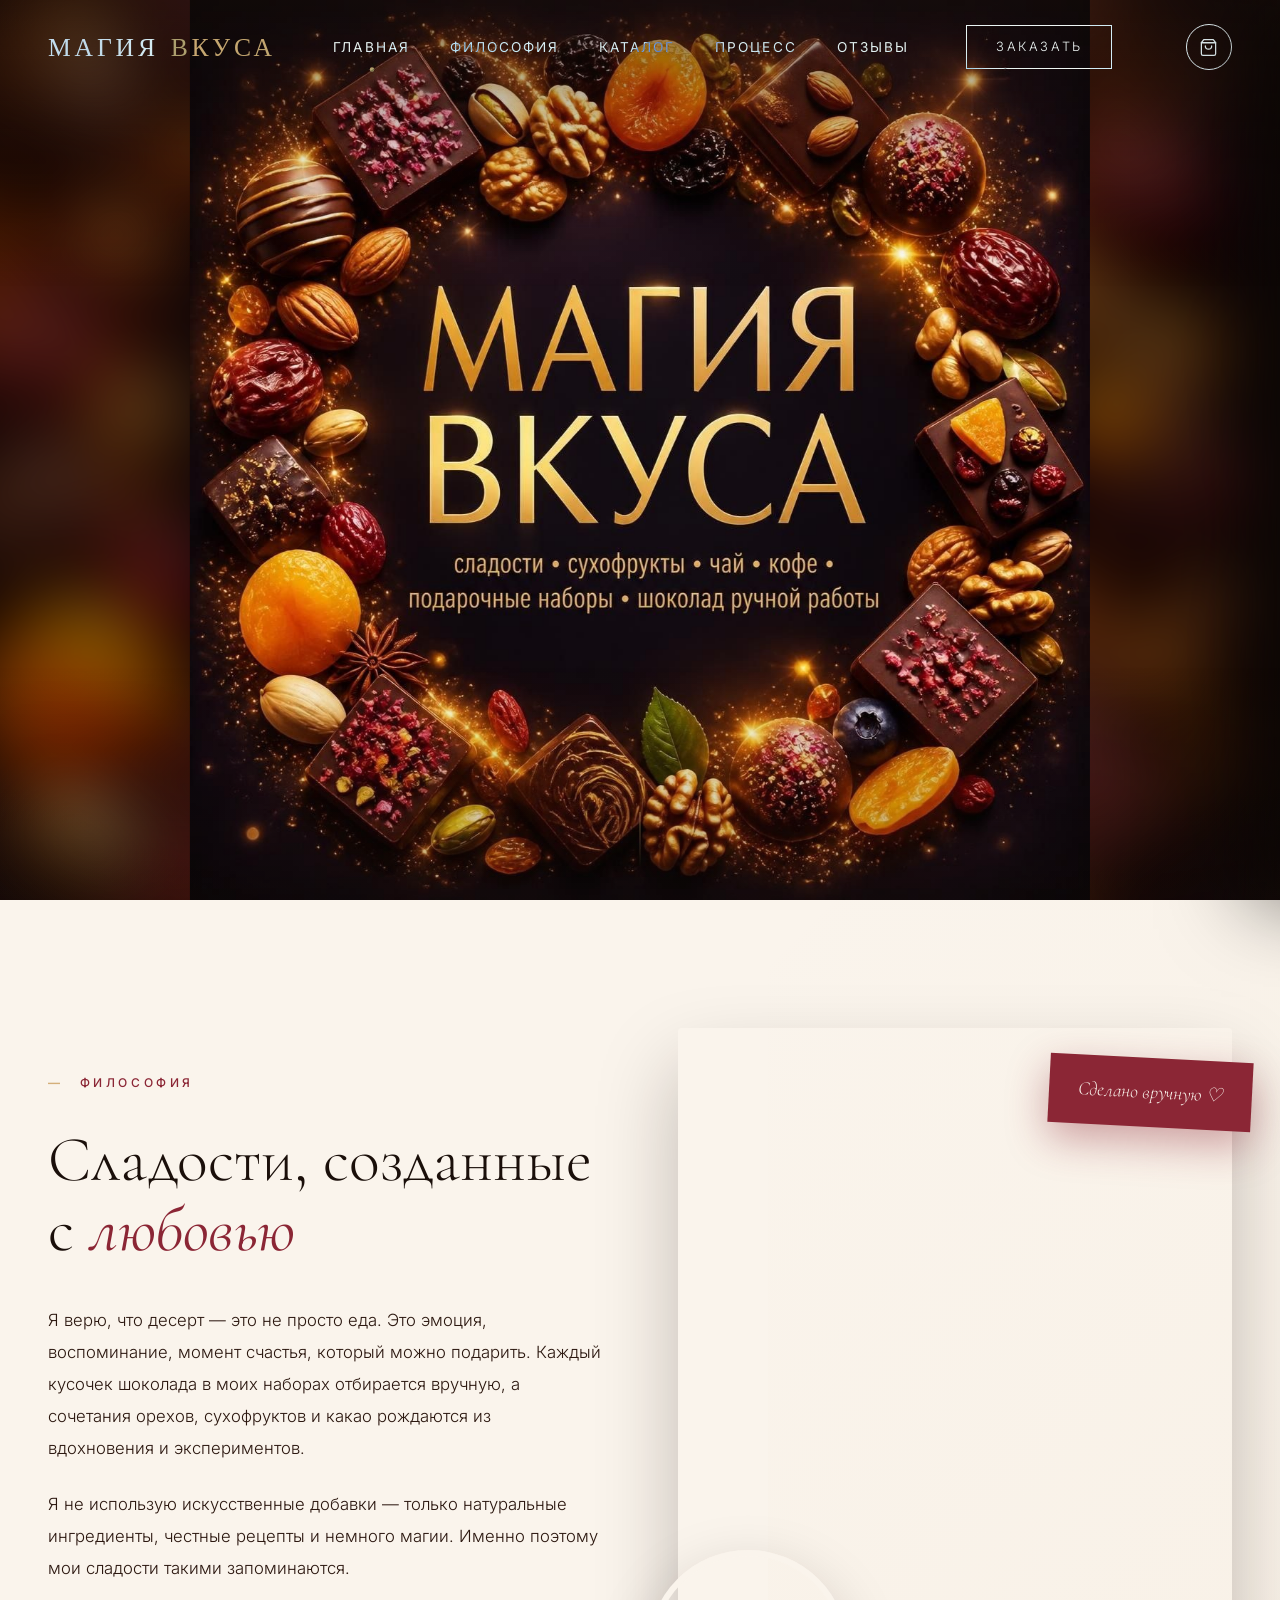
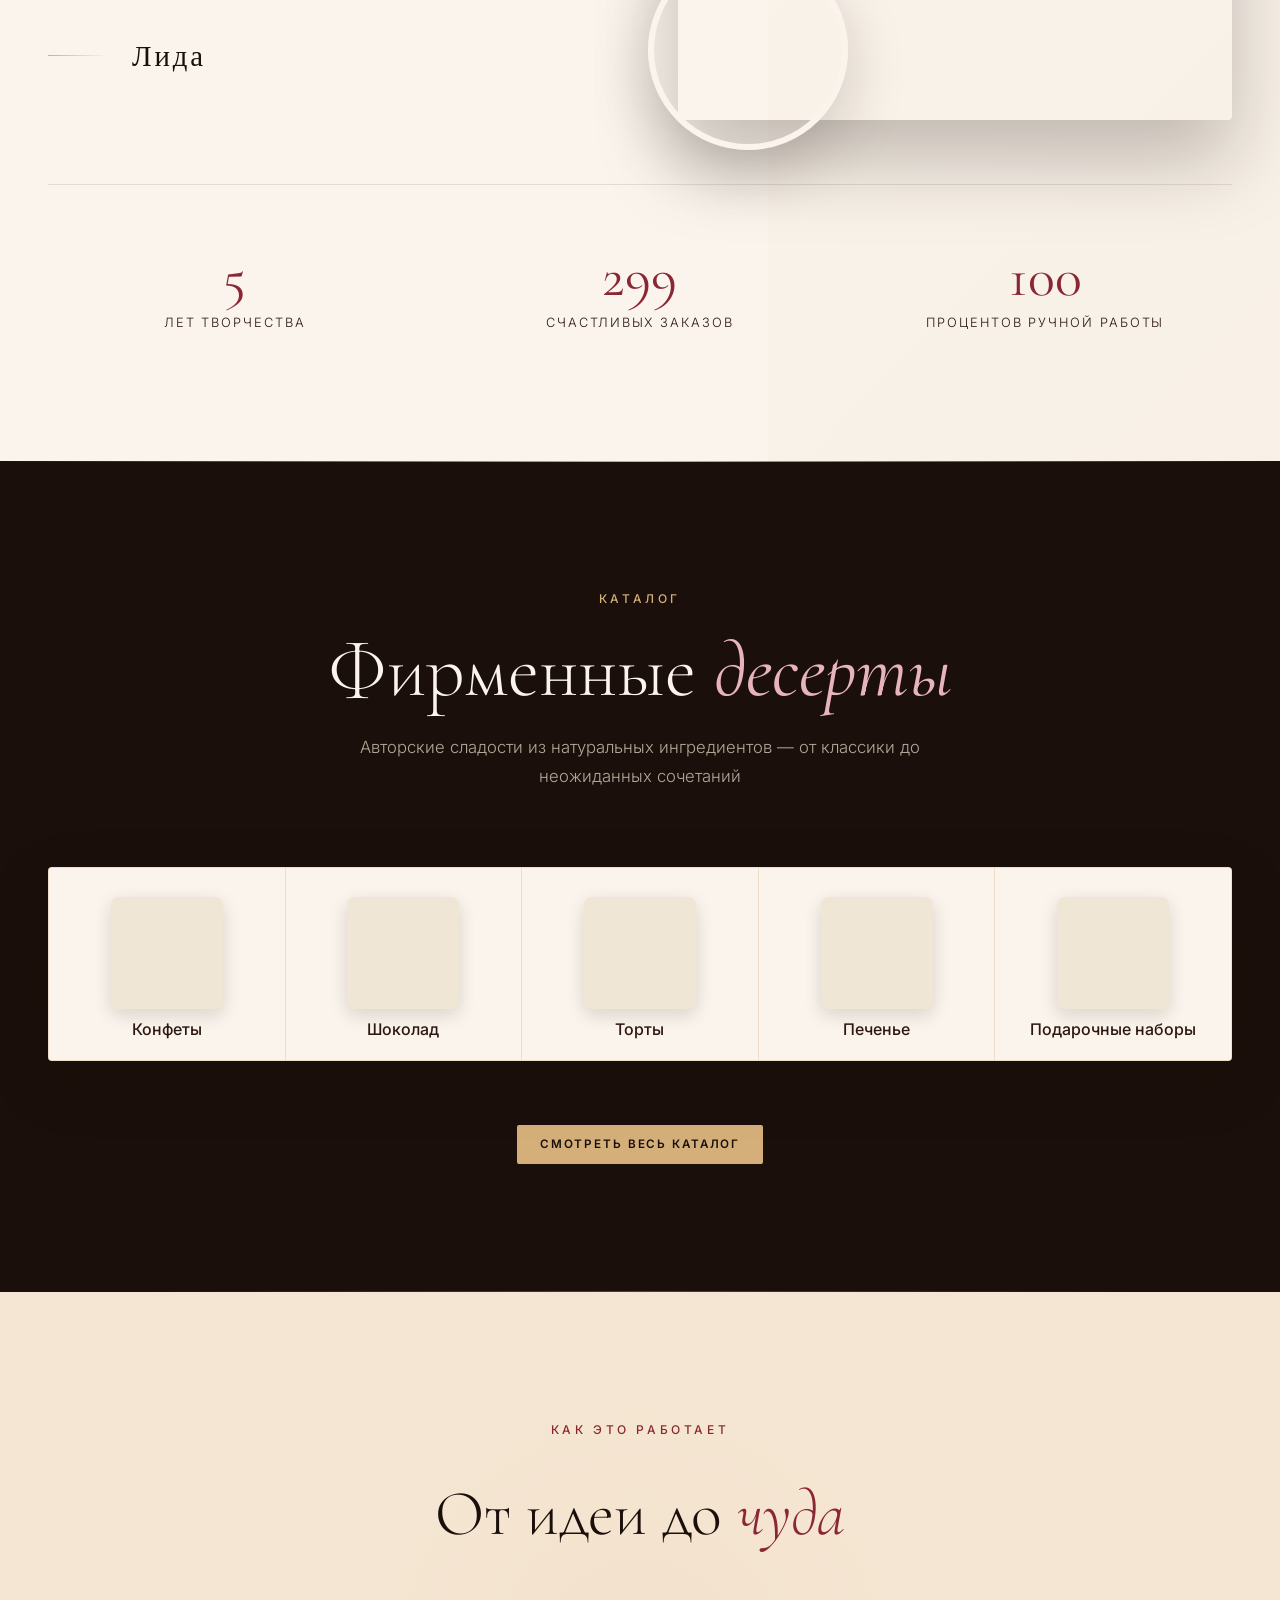
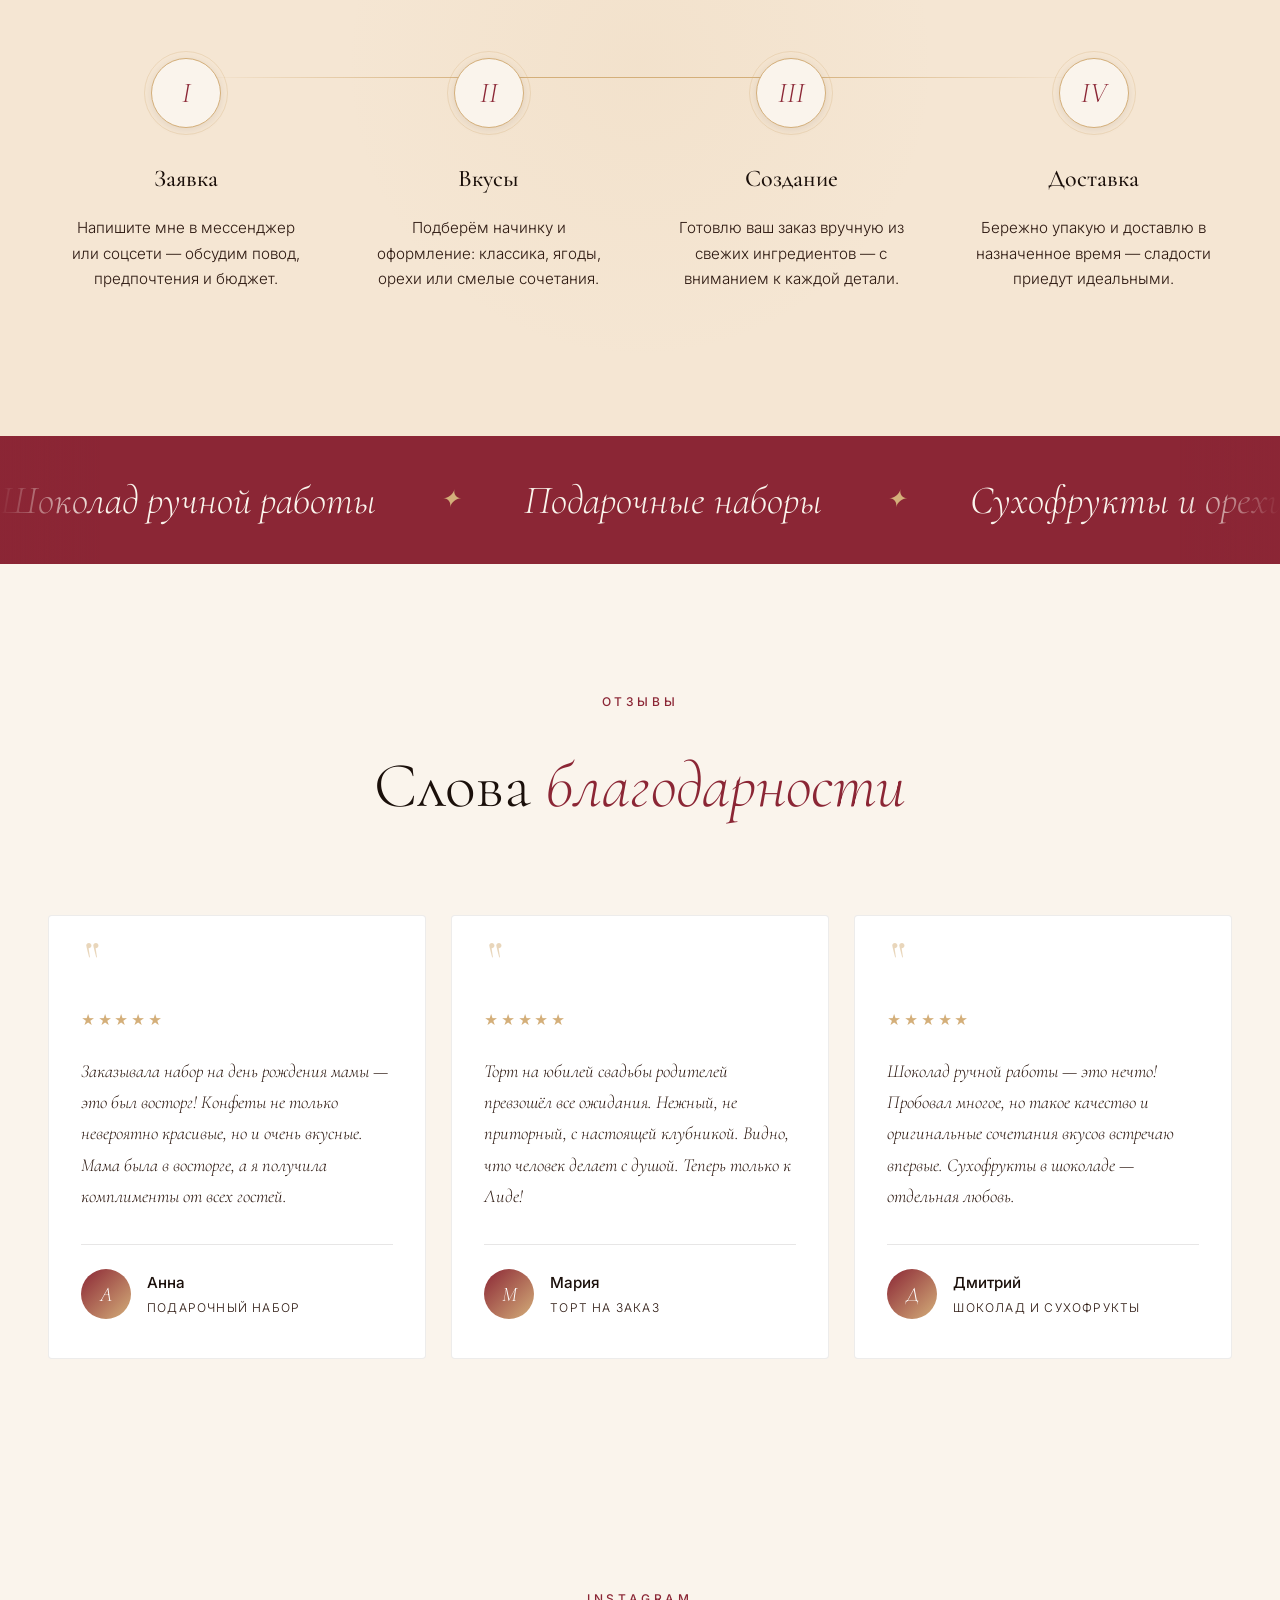
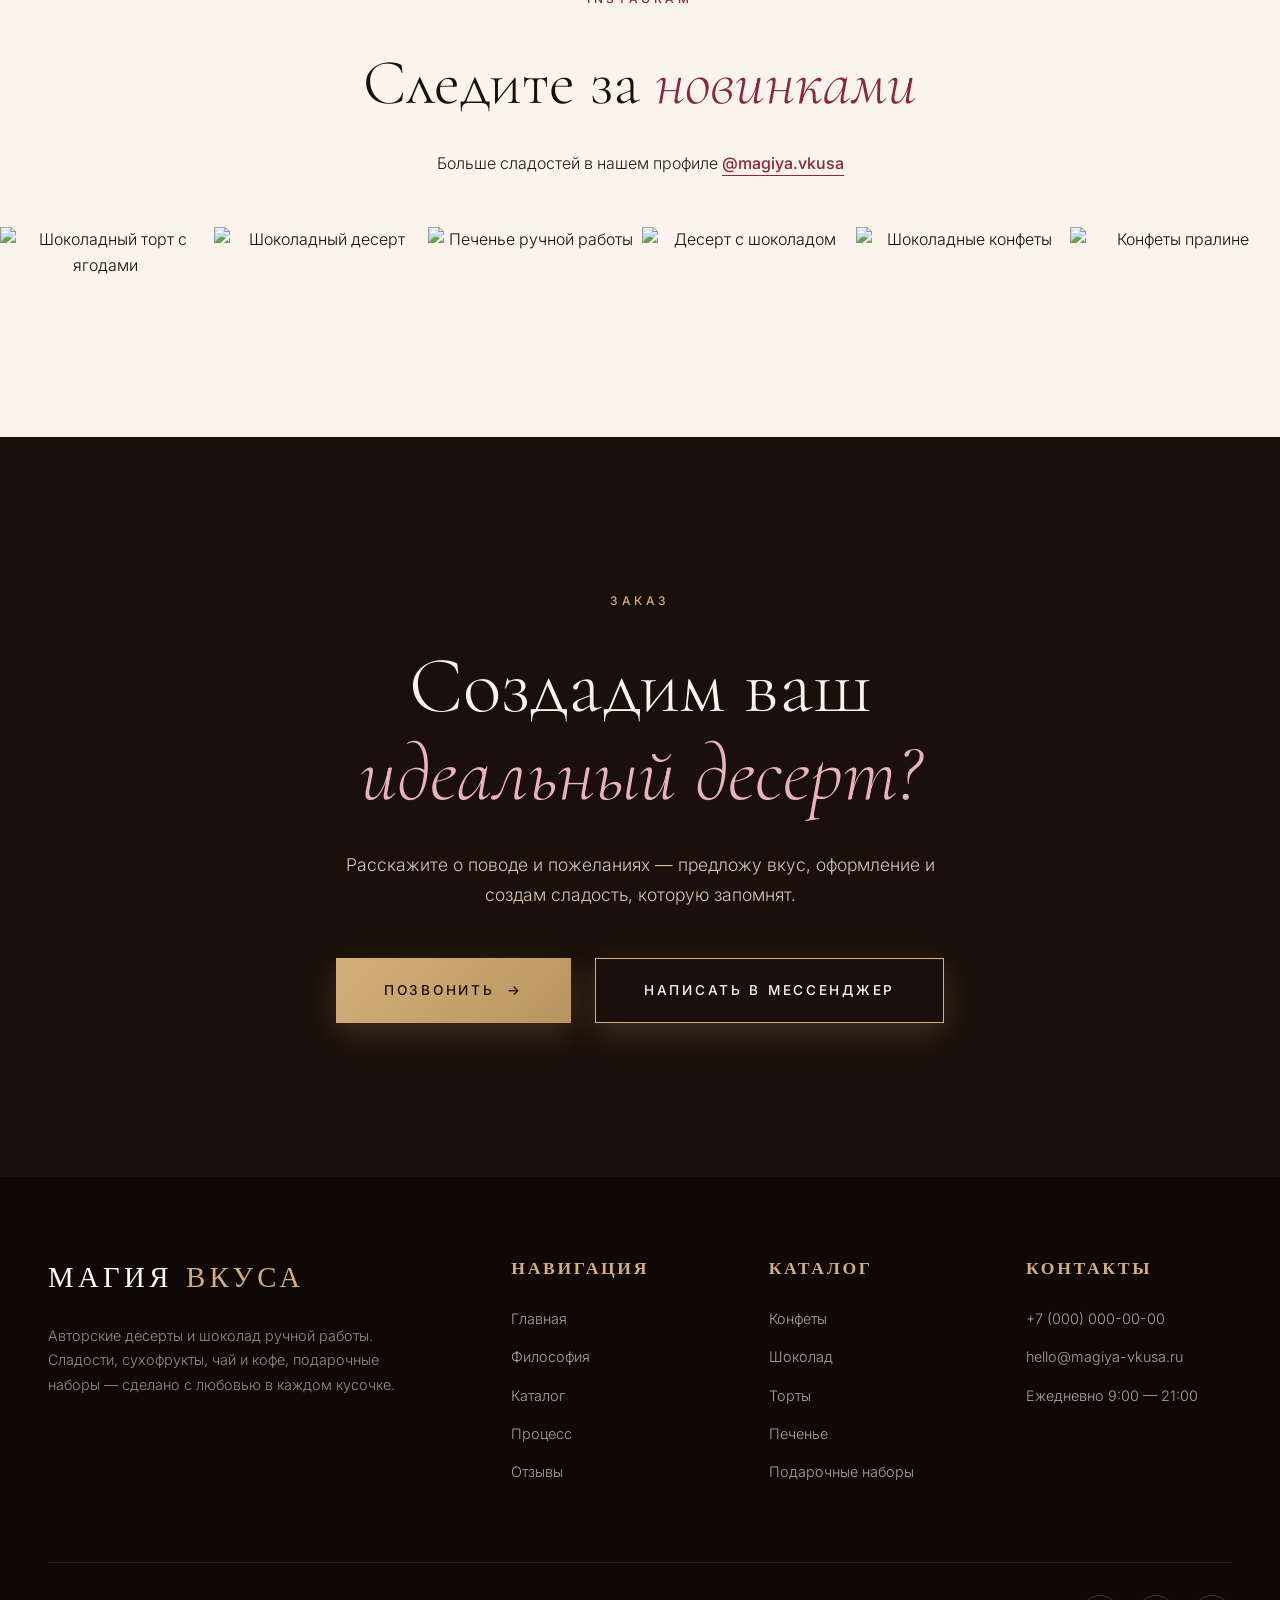
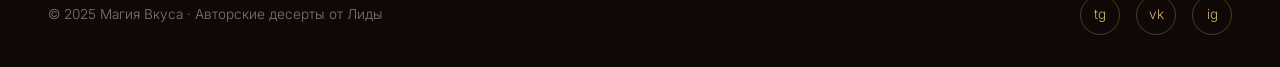
==== commit 2965e306: "Add files via upload" ====
--- a/index.html
+++ b/index.html
@@ -12,7 +12,3005 @@
     <link rel="preconnect" href="https://fonts.googleapis.com">
     <link rel="preconnect" href="https://fonts.gstatic.com" crossorigin>
     <link href="https://fonts.googleapis.com/css2?family=Cormorant+Garamond:ital,wght@0,300;0,400;0,500;0,600;0,700;1,300;1,400&family=Inter:wght@300;400;500;600;700&family=Italiana&display=swap" rel="stylesheet">
-    <link rel="stylesheet" href="assets/css/style.css">
+    <style>
+/* Магия Вкуса — общие стили сайта */
+        :root {
+            --chocolate: #1a0f0a;
+            --chocolate-soft: #2c1810;
+            --chocolate-light: #3d2817;
+            --caramel: #c9986a;
+            --caramel-light: #e8c9a3;
+            --caramel-dark: #a07850;
+            --berry: #8b2635;
+            --berry-deep: #5c1a24;
+            --berry-light: #a83244;
+            --cream: #faf4ec;
+            --cream-dark: #f0e6d6;
+            --vanilla: #f5e6d3;
+            --gold: #d4af7a;
+            --gold-light: #e8c9a3;
+            --gold-dark: #b89560;
+            --rose: #d4a5a5;
+            --pink-soft: #e8b4bc;
+            --pink-dark: #c99ca5;
+            --white: #ffffff;
+            --shadow-sm: 0 2px 8px rgba(26, 15, 10, 0.08);
+            --shadow-md: 0 8px 24px rgba(26, 15, 10, 0.12);
+            --shadow-lg: 0 20px 60px rgba(26, 15, 10, 0.18);
+            --shadow-xl: 0 40px 80px rgba(26, 15, 10, 0.25);
+            --transition-fast: 0.2s cubic-bezier(0.4, 0, 0.2, 1);
+            --transition-base: 0.3s cubic-bezier(0.4, 0, 0.2, 1);
+            --transition-slow: 0.5s cubic-bezier(0.4, 0, 0.2, 1);
+            --transition-slower: 0.8s cubic-bezier(0.4, 0, 0.2, 1);
+        }
+
+        * {
+            margin: 0;
+            padding: 0;
+            box-sizing: border-box;
+        }
+
+        html {
+            scroll-behavior: smooth;
+            scroll-padding-top: 90px;
+            font-size: 16px;
+            -webkit-text-size-adjust: 100%;
+        }
+
+        body {
+            font-family: 'Inter', -apple-system, BlinkMacSystemFont, sans-serif;
+            color: var(--chocolate);
+            background: var(--cream);
+            overflow-x: hidden;
+            font-weight: 300;
+            line-height: 1.6;
+            -webkit-font-smoothing: antialiased;
+            -moz-osx-font-smoothing: grayscale;
+        }
+
+        body.no-scroll {
+            overflow: hidden;
+        }
+
+        ::selection {
+            background: var(--berry);
+            color: var(--cream);
+        }
+
+        img {
+            max-width: 100%;
+            height: auto;
+            display: block;
+        }
+
+        a {
+            color: inherit;
+            text-decoration: none;
+        }
+
+        button {
+            font-family: inherit;
+            cursor: pointer;
+            border: none;
+            background: none;
+        }
+
+        .visually-hidden {
+            position: absolute;
+            width: 1px;
+            height: 1px;
+            margin: -1px;
+            padding: 0;
+            overflow: hidden;
+            clip: rect(0 0 0 0);
+            white-space: nowrap;
+            border: 0;
+        }
+
+        /* ============ LOADING SCREEN ============ */
+        .loader {
+            position: fixed;
+            inset: 0;
+            background: var(--chocolate);
+            z-index: 10000;
+            display: flex;
+            align-items: center;
+            justify-content: center;
+            flex-direction: column;
+            transition: opacity 0.8s ease, visibility 0.8s ease;
+        }
+
+        .loader.hidden {
+            opacity: 0;
+            visibility: hidden;
+        }
+
+        .loader-logo {
+            font-family: 'Italiana', serif;
+            font-size: clamp(2rem, 8vw, 4rem);
+            color: var(--gold);
+            letter-spacing: 0.2em;
+            text-transform: uppercase;
+            animation: loaderPulse 1.5s ease-in-out infinite;
+        }
+
+        .loader-bar {
+            width: 200px;
+            height: 2px;
+            background: rgba(212, 175, 122, 0.2);
+            margin-top: 2rem;
+            position: relative;
+            overflow: hidden;
+            border-radius: 2px;
+        }
+
+        .loader-bar::after {
+            content: '';
+            position: absolute;
+            left: -50%;
+            top: 0;
+            height: 100%;
+            width: 50%;
+            background: linear-gradient(90deg, transparent, var(--gold), transparent);
+            animation: loaderSlide 1.5s ease-in-out infinite;
+        }
+
+        @keyframes loaderPulse {
+            0%, 100% { opacity: 0.5; }
+            50% { opacity: 1; }
+        }
+
+        @keyframes loaderSlide {
+            0% { left: -50%; }
+            100% { left: 100%; }
+        }
+
+        /* ============ SCROLL PROGRESS ============ */
+        .scroll-progress {
+            position: fixed;
+            top: 0;
+            left: 0;
+            height: 3px;
+            background: linear-gradient(90deg, var(--gold), var(--berry), var(--gold));
+            z-index: 9999;
+            transition: width 0.1s linear;
+            box-shadow: 0 0 10px rgba(212, 175, 122, 0.5);
+        }
+
+        /* ============ NAVIGATION ============ */
+        nav {
+            position: fixed;
+            top: 0;
+            left: 0;
+            right: 0;
+            z-index: 1000;
+            padding: 1.5rem 3rem;
+            display: flex;
+            justify-content: space-between;
+            align-items: center;
+            transition: all var(--transition-slow);
+            mix-blend-mode: difference;
+        }
+
+        nav.scrolled {
+            padding: 1rem 3rem;
+            mix-blend-mode: normal;
+            background: rgba(26, 15, 10, 0.95);
+            backdrop-filter: blur(20px) saturate(180%);
+            -webkit-backdrop-filter: blur(20px) saturate(180%);
+            border-bottom: 1px solid rgba(212, 175, 122, 0.15);
+            box-shadow: var(--shadow-lg);
+        }
+
+        .logo {
+            font-family: 'Italiana', serif;
+            font-size: clamp(1.2rem, 3vw, 1.6rem);
+            color: white;
+            letter-spacing: 0.15em;
+            text-transform: uppercase;
+            transition: transform var(--transition-base);
+        }
+
+        .logo:hover {
+            transform: scale(1.05);
+        }
+
+        .logo span {
+            color: var(--gold);
+        }
+
+        .nav-links {
+            display: flex;
+            list-style: none;
+            gap: 2.5rem;
+            align-items: center;
+        }
+
+        .nav-links a {
+            color: white;
+            font-size: 0.85rem;
+            font-weight: 400;
+            letter-spacing: 0.15em;
+            text-transform: uppercase;
+            position: relative;
+            transition: color var(--transition-base);
+            padding: 0.5rem 0;
+        }
+
+        .nav-links a::before {
+            content: '';
+            position: absolute;
+            bottom: -8px;
+            left: 50%;
+            width: 3px;
+            height: 3px;
+            background: var(--gold);
+            border-radius: 50%;
+            transform: translateX(-50%) scale(0);
+            transition: transform var(--transition-base);
+        }
+
+        .nav-links a:hover {
+            color: var(--gold);
+        }
+
+        .nav-links a:hover::before {
+            transform: translateX(-50%) scale(1.5);
+        }
+
+        .nav-links a.active::before {
+            transform: translateX(-50%) scale(1.5);
+        }
+
+        .nav-cta {
+            padding: 0.7rem 1.8rem;
+            border: 1px solid white;
+            color: white;
+            font-size: 0.8rem;
+            letter-spacing: 0.2em;
+            text-transform: uppercase;
+            transition: all var(--transition-base);
+            background: transparent;
+            position: relative;
+            overflow: hidden;
+        }
+
+        .nav-cta::before {
+            content: '';
+            position: absolute;
+            top: 0;
+            left: -100%;
+            width: 100%;
+            height: 100%;
+            background: var(--gold);
+            transition: left var(--transition-base);
+            z-index: -1;
+        }
+
+        .nav-cta:hover {
+            color: var(--chocolate);
+            border-color: var(--gold);
+        }
+
+        .nav-cta:hover::before {
+            left: 0;
+        }
+
+        .burger {
+            display: none;
+            cursor: pointer;
+            flex-direction: column;
+            gap: 6px;
+            padding: 10px;
+            z-index: 1001;
+        }
+
+        .burger span {
+            width: 28px;
+            height: 2px;
+            background: white;
+            transition: all var(--transition-base);
+            transform-origin: center;
+        }
+
+        .burger.active span:nth-child(1) {
+            transform: rotate(45deg) translate(6px, 6px);
+        }
+
+        .burger.active span:nth-child(2) {
+            opacity: 0;
+            transform: translateX(20px);
+        }
+
+        .burger.active span:nth-child(3) {
+            transform: rotate(-45deg) translate(6px, -6px);
+        }
+
+        /* Mobile Menu */
+        .mobile-menu {
+            position: fixed;
+            top: 0;
+            right: -100%;
+            width: 100%;
+            max-width: 400px;
+            height: 100vh;
+            background: var(--chocolate);
+            z-index: 999;
+            transition: right var(--transition-slower);
+            display: flex;
+            flex-direction: column;
+            justify-content: center;
+            padding: 4rem 3rem;
+            box-shadow: -20px 0 60px rgba(0, 0, 0, 0.5);
+        }
+
+        .mobile-menu.active {
+            right: 0;
+        }
+
+        .mobile-menu-overlay {
+            position: fixed;
+            inset: 0;
+            background: rgba(0, 0, 0, 0.6);
+            backdrop-filter: blur(5px);
+            z-index: 998;
+            opacity: 0;
+            visibility: hidden;
+            transition: all var(--transition-base);
+        }
+
+        .mobile-menu-overlay.active {
+            opacity: 1;
+            visibility: visible;
+        }
+
+        .mobile-menu-links {
+            list-style: none;
+            display: flex;
+            flex-direction: column;
+            gap: 1.5rem;
+        }
+
+        .mobile-menu-links a {
+            color: white;
+            font-family: 'Cormorant Garamond', serif;
+            font-size: 2rem;
+            font-weight: 400;
+            display: block;
+            padding: 0.5rem 0;
+            transition: all var(--transition-base);
+            position: relative;
+            padding-left: 0;
+        }
+
+        .mobile-menu-links a::before {
+            content: '';
+            position: absolute;
+            left: -20px;
+            top: 50%;
+            width: 0;
+            height: 2px;
+            background: var(--gold);
+            transition: width var(--transition-base);
+        }
+
+        .mobile-menu-links a:hover {
+            color: var(--gold);
+            padding-left: 20px;
+        }
+
+        .mobile-menu-links a:hover::before {
+            width: 15px;
+        }
+
+        .mobile-menu-social {
+            margin-top: 3rem;
+            display: flex;
+            gap: 1rem;
+        }
+
+        .mobile-menu-social a {
+            width: 50px;
+            height: 50px;
+            border: 1px solid rgba(212, 175, 122, 0.3);
+            border-radius: 50%;
+            display: flex;
+            align-items: center;
+            justify-content: center;
+            color: var(--gold);
+            transition: all var(--transition-base);
+            font-size: 0.9rem;
+        }
+
+        .mobile-menu-social a:hover {
+            background: var(--gold);
+            color: var(--chocolate);
+            transform: translateY(-3px);
+        }
+
+        /* ============================================================
+           HERO — только фото «Магия вкуса», на весь экран, без обрезки
+           ============================================================ */
+        .hero {
+            position: relative;
+            height: 100vh;
+            height: 100dvh;
+            overflow: hidden;
+            background: var(--chocolate);
+        }
+
+        /* Слой 1: размытая копия фото — заполняет края экрана,
+           создаёт эффект «фото растеклось на всю страницу» */
+        .hero-bg-blur {
+            position: absolute;
+            inset: -50px;
+            width: calc(100% + 100px);
+            height: calc(100% + 100px);
+            object-fit: cover;
+            filter: blur(34px) brightness(0.55) saturate(1.2);
+            transform: scale(1.06);
+            animation: blurDrift 30s ease-in-out infinite alternate;
+            will-change: transform;
+        }
+
+        @keyframes blurDrift {
+            from { transform: scale(1.06) translateX(0); }
+            to   { transform: scale(1.12) translateX(-1.5%); }
+        }
+
+        /* Слой 2: чёткое фото — показывается ЦЕЛИКОМ, без обрезки */
+        .hero-bg {
+            position: absolute;
+            inset: 0;
+            width: 100%;
+            height: 100%;
+            object-fit: contain;
+            object-position: center center;
+            opacity: 0;
+            animation: heroAppear 1.6s ease 0.2s forwards;
+        }
+
+        @keyframes heroAppear {
+            from { opacity: 0; transform: scale(0.985); }
+            to   { opacity: 1; transform: scale(1); }
+        }
+
+        /* Мерцающие золотые частицы */
+        .hero-sparkles {
+            position: absolute;
+            inset: 0;
+            z-index: 1;
+            pointer-events: none;
+        }
+
+        .hero-sparkles i {
+            position: absolute;
+            left: var(--x);
+            top: var(--y);
+            width: var(--s);
+            height: var(--s);
+            background: radial-gradient(circle, #ffedc9 0%, var(--gold) 45%, transparent 72%);
+            border-radius: 50%;
+            opacity: 0;
+            animation: heroTwinkle 5s ease-in-out infinite;
+            animation-delay: var(--d);
+        }
+
+        @keyframes heroTwinkle {
+            0%, 100% { opacity: 0; transform: scale(0.3); }
+            50%      { opacity: 0.85; transform: scale(1); filter: brightness(1.4); }
+        }
+
+        /* Виньетка: лёгкое затемнение сверху (для меню)
+           и мягкое растворение краёв — центр остаётся ярким */
+        .hero-overlay {
+            position: absolute;
+            inset: 0;
+            z-index: 2;
+            pointer-events: none;
+            background:
+                linear-gradient(180deg,
+                    rgba(26, 15, 10, 0.5) 0%,
+                    rgba(26, 15, 10, 0.1) 18%,
+                    rgba(26, 15, 10, 0)   32%,
+                    rgba(26, 15, 10, 0)   74%,
+                    rgba(26, 15, 10, 0.28) 100%),
+                radial-gradient(ellipse 125% 105% at 50% 45%,
+                    transparent 55%,
+                    rgba(12, 6, 3, 0.55) 100%);
+        }
+
+        /* Подсказка «листайте вниз» — только линия, без слов */
+        .hero-scroll-cue {
+            position: absolute;
+            bottom: 2rem;
+            left: 50%;
+            transform: translateX(-50%);
+            z-index: 3;
+            width: 1px;
+            height: 56px;
+            background: linear-gradient(to bottom, var(--gold), transparent);
+            opacity: 0.55;
+            animation: cueLine 2.2s ease-in-out infinite, cueFade 1.2s ease 1.6s forwards;
+            transition: opacity var(--transition-base);
+        }
+
+        .hero-scroll-cue:hover {
+            opacity: 1;
+        }
+
+        @keyframes cueLine {
+            0%, 100% { transform: translateX(-50%) scaleY(0.35); transform-origin: top; }
+            50%      { transform: translateX(-50%) scaleY(1);    transform-origin: top; }
+        }
+
+        @keyframes cueFade {
+            to { opacity: 0.55; }
+        }
+
+        /* ============ PHILOSOPHY SECTION ============ */
+        .philosophy {
+            padding: clamp(4rem, 10vw, 10rem) clamp(1.5rem, 5vw, 3rem);
+            background: var(--cream);
+            position: relative;
+            overflow: hidden;
+        }
+
+        .philosophy::before {
+            content: '';
+            position: absolute;
+            top: 0;
+            right: 0;
+            width: 40%;
+            height: 100%;
+            background: linear-gradient(135deg, transparent, rgba(212, 175, 122, 0.05));
+            pointer-events: none;
+        }
+
+        .philosophy-container {
+            max-width: 1400px;
+            margin: 0 auto;
+            display: grid;
+            grid-template-columns: 1fr 1fr;
+            gap: clamp(2rem, 6vw, 6rem);
+            align-items: center;
+        }
+
+        .philosophy-label {
+            display: inline-flex;
+            align-items: center;
+            gap: 1rem;
+            font-size: 0.75rem;
+            letter-spacing: 0.3em;
+            text-transform: uppercase;
+            color: var(--berry);
+            margin-bottom: 2rem;
+            font-weight: 500;
+        }
+
+        .philosophy-label::before {
+            content: '—';
+            color: var(--gold);
+            font-weight: 700;
+        }
+
+        .philosophy h2 {
+            font-family: 'Cormorant Garamond', serif;
+            font-size: clamp(2rem, 5vw, 4.5rem);
+            font-weight: 300;
+            line-height: 1.1;
+            margin-bottom: 2.5rem;
+            color: var(--chocolate);
+        }
+
+        .philosophy h2 em {
+            font-style: italic;
+            color: var(--berry);
+            font-weight: 400;
+        }
+
+        .philosophy-text {
+            font-size: clamp(0.9rem, 2vw, 1.05rem);
+            line-height: 1.9;
+            color: var(--chocolate-soft);
+            margin-bottom: 1.5rem;
+        }
+
+        .philosophy-signature {
+            margin-top: 3rem;
+            display: flex;
+            align-items: center;
+            gap: 1.5rem;
+        }
+
+        .signature-line {
+            width: 60px;
+            height: 1px;
+            background: linear-gradient(90deg, var(--gold), transparent);
+        }
+
+        .signature-name {
+            font-family: 'Italiana', serif;
+            font-size: clamp(1.3rem, 3vw, 1.8rem);
+            color: var(--chocolate);
+            letter-spacing: 0.1em;
+        }
+
+        .philosophy-image {
+            position: relative;
+            aspect-ratio: 4/5;
+            max-height: 700px;
+        }
+
+        .philosophy-image-main {
+            width: 100%;
+            height: 100%;
+            background: url('https://images.unsplash.com/photo-1587668178277-295251f900ce?w=900&q=90') center/cover;
+            border-radius: 4px;
+            box-shadow: var(--shadow-xl);
+            transition: transform var(--transition-slower);
+        }
+
+        .philosophy-image:hover .philosophy-image-main {
+            transform: scale(1.02);
+        }
+
+        .philosophy-image-accent {
+            position: absolute;
+            bottom: -30px;
+            left: -30px;
+            width: clamp(120px, 20vw, 200px);
+            height: clamp(120px, 20vw, 200px);
+            background: url('https://images.unsplash.com/photo-1488477181946-6428a0291777?w=400&q=90') center/cover;
+            border-radius: 50%;
+            border: 6px solid var(--cream);
+            box-shadow: var(--shadow-lg);
+            animation: float 6s ease-in-out infinite;
+        }
+
+        .philosophy-image-tag {
+            position: absolute;
+            top: 30px;
+            right: -20px;
+            background: var(--berry);
+            color: var(--cream);
+            padding: 1.2rem 1.8rem;
+            font-family: 'Cormorant Garamond', serif;
+            font-style: italic;
+            font-size: clamp(0.9rem, 2vw, 1.2rem);
+            transform: rotate(3deg);
+            box-shadow: 0 15px 40px rgba(139, 38, 53, 0.4);
+            transition: transform var(--transition-base);
+        }
+
+        .philosophy-image-tag:hover {
+            transform: rotate(0deg) scale(1.05);
+        }
+
+        @keyframes float {
+            0%, 100% { transform: translateY(0) rotate(0deg); }
+            50% { transform: translateY(-20px) rotate(10deg); }
+        }
+
+        .philosophy-stats {
+            display: grid;
+            grid-template-columns: repeat(3, 1fr);
+            gap: clamp(1rem, 3vw, 2rem);
+            margin-top: 4rem;
+            padding-top: 4rem;
+            border-top: 1px solid rgba(26, 15, 10, 0.1);
+        }
+
+        .stat-item {
+            text-align: center;
+        }
+
+        .stat-item .stat-number {
+            font-family: 'Cormorant Garamond', serif;
+            font-size: clamp(2rem, 5vw, 3.5rem);
+            font-weight: 400;
+            color: var(--berry);
+            line-height: 1;
+            transition: color var(--transition-base);
+        }
+
+        .stat-item:hover .stat-number {
+            color: var(--gold);
+        }
+
+        .stat-item .stat-label {
+            margin-top: 0.5rem;
+            font-size: clamp(0.65rem, 1.5vw, 0.8rem);
+            letter-spacing: 0.15em;
+            text-transform: uppercase;
+            color: var(--chocolate-soft);
+        }
+
+        /* ============ SIGNATURE COLLECTION ============ */
+        .collection {
+            padding: clamp(4rem, 10vw, 8rem) clamp(1.5rem, 5vw, 3rem);
+            background: var(--chocolate);
+            color: var(--cream);
+            position: relative;
+            overflow: hidden;
+        }
+
+        .collection::before {
+            content: '';
+            position: absolute;
+            top: 0;
+            left: 0;
+            right: 0;
+            height: 1px;
+            background: linear-gradient(90deg, transparent, var(--gold), transparent);
+        }
+
+        .collection::after {
+            content: '';
+            position: absolute;
+            bottom: 0;
+            left: 50%;
+            transform: translateX(-50%);
+            width: 80%;
+            height: 1px;
+            background: linear-gradient(90deg, transparent, rgba(212, 175, 122, 0.3), transparent);
+        }
+
+        .collection-header {
+            max-width: 1400px;
+            margin: 0 auto clamp(3rem, 6vw, 5rem);
+            text-align: center;
+        }
+
+        .collection-label {
+            font-size: 0.75rem;
+            letter-spacing: 0.3em;
+            text-transform: uppercase;
+            color: var(--gold);
+            margin-bottom: 1.5rem;
+            font-weight: 500;
+        }
+
+        .collection-header h2 {
+            font-family: 'Cormorant Garamond', serif;
+            font-size: clamp(2rem, 6vw, 5rem);
+            font-weight: 300;
+            line-height: 1;
+            margin-bottom: 1.5rem;
+        }
+
+        .collection-header h2 em {
+            font-style: italic;
+            color: var(--pink-soft);
+            font-weight: 400;
+        }
+
+        .collection-subtitle {
+            max-width: 600px;
+            margin: 0 auto;
+            color: rgba(245, 230, 211, 0.7);
+            font-size: clamp(0.9rem, 2vw, 1.05rem);
+            line-height: 1.7;
+        }
+
+        /* ============ CATALOG BOARD — разделы и подразделы ============ */
+        .catalog-board {
+            max-width: 1400px;
+            margin: 0 auto clamp(2.5rem, 5vw, 4rem);
+            background: var(--cream);
+            border: 1px solid rgba(212, 175, 122, 0.3);
+            border-radius: 4px;
+            overflow: hidden;
+            box-shadow: var(--shadow-lg);
+        }
+
+        .catalog-board-head {
+            display: flex;
+            align-items: center;
+            justify-content: space-between;
+            flex-wrap: wrap;
+            gap: 0.8rem;
+            padding: 1rem clamp(1rem, 3vw, 1.7rem);
+            background: var(--cream-dark);
+            border-bottom: 1px solid rgba(212, 175, 122, 0.3);
+        }
+
+        .catalog-crumbs {
+            display: flex;
+            align-items: center;
+            flex-wrap: wrap;
+            gap: 0.55rem;
+            font-size: 0.82rem;
+        }
+
+        .catalog-crumbs button {
+            font-size: 0.82rem;
+            color: var(--caramel-dark);
+            transition: color var(--transition-base);
+        }
+
+        .catalog-crumbs button:hover {
+            color: var(--berry);
+        }
+
+        .catalog-crumbs .crumb-sep {
+            color: rgba(26, 15, 10, 0.25);
+        }
+
+        .catalog-crumbs .crumb-current {
+            color: var(--chocolate);
+            font-weight: 500;
+        }
+
+        .catalog-board-hint {
+            font-size: 0.68rem;
+            letter-spacing: 0.16em;
+            text-transform: uppercase;
+            color: rgba(26, 15, 10, 0.38);
+        }
+
+        /* Тонкие линии рисуем бортиками самих плиток: если ряд неполный,
+           пустое место остаётся фоном панели, а не тёмной заливкой.
+           Отрицательные отступы прячут внешние линии под рамку панели */
+        .catalog-tiles {
+            display: grid;
+            grid-template-columns: repeat(var(--cols, 6), minmax(0, 1fr));
+            background: var(--cream);
+            margin: 0 -1px -1px 0;
+        }
+
+        .catalog-tile {
+            display: flex;
+            flex-direction: column;
+            align-items: center;
+            gap: 0.6rem;
+            padding: clamp(1.1rem, 2.4vw, 1.8rem) 0.7rem clamp(0.9rem, 2vw, 1.3rem);
+            background: var(--cream);
+            border-right: 1px solid rgba(212, 175, 122, 0.32);
+            border-bottom: 1px solid rgba(212, 175, 122, 0.32);
+            text-align: center;
+            transition: background var(--transition-base);
+        }
+
+        .catalog-tile:hover {
+            background: var(--white);
+        }
+
+        .catalog-tile-img {
+            width: clamp(76px, 9vw, 112px);
+            aspect-ratio: 1;
+            border-radius: 8px;
+            background-color: var(--cream-dark);
+            background-size: cover;
+            background-position: center;
+            box-shadow: 0 6px 18px rgba(26, 15, 10, 0.14);
+            transition: transform var(--transition-base);
+        }
+
+        .catalog-tile:hover .catalog-tile-img {
+            transform: translateY(-3px);
+        }
+
+        .catalog-tile-name {
+            font-size: clamp(0.86rem, 1.25vw, 1rem);
+            font-weight: 500;
+            line-height: 1.25;
+            color: var(--chocolate-soft);
+            transition: color var(--transition-base);
+        }
+
+        .catalog-tile-count {
+            font-size: 0.76rem;
+            color: rgba(26, 15, 10, 0.45);
+        }
+
+        .catalog-tile.is-active {
+            background: var(--white);
+            box-shadow: inset 0 -3px 0 0 var(--gold);
+        }
+
+        .catalog-tile.is-active .catalog-tile-name {
+            color: var(--berry);
+        }
+
+        .catalog-tile.is-active .catalog-tile-img {
+            box-shadow: 0 6px 18px rgba(26, 15, 10, 0.22), 0 0 0 2px var(--gold);
+        }
+
+        .catalog-board.is-switching .catalog-tiles {
+            animation: tilesIn 0.35s ease both;
+        }
+
+        @keyframes tilesIn {
+            from { opacity: 0; transform: translateY(-6px); }
+            to { opacity: 1; transform: translateY(0); }
+        }
+
+        .collection-grid {
+            max-width: 1400px;
+            margin: 0 auto;
+            display: grid;
+            grid-template-columns: repeat(12, 1fr);
+            gap: clamp(1rem, 2vw, 2rem);
+        }
+
+        .dessert-card {
+            position: relative;
+            overflow: hidden;
+            cursor: pointer;
+            background: var(--chocolate-soft);
+            transition: all var(--transition-slower);
+            border-radius: 4px;
+        }
+
+        .dessert-card:hover {
+            transform: translateY(-8px);
+            box-shadow: 0 30px 60px rgba(0, 0, 0, 0.4);
+        }
+
+        /* Ровная сетка 3 в ряд: раскладка не ломается при фильтрации
+           по разделам и подразделам */
+        .dessert-card {
+            grid-column: span 4;
+            aspect-ratio: 4/5;
+        }
+
+        .dessert-card.is-hidden {
+            display: none;
+        }
+
+        .dessert-image {
+            position: absolute;
+            inset: 0;
+            background-size: cover;
+            background-position: center;
+            background-image: var(--card-img, linear-gradient(135deg, var(--chocolate-light), var(--berry-deep)));
+            transition: transform 1s cubic-bezier(0.4, 0, 0.2, 1);
+        }
+
+        .dessert-card:hover .dessert-image {
+            transform: scale(1.1);
+        }
+
+        /* Фото задаётся индивидуально через inline-переменную --card-img:
+           карточки можно свободно добавлять и фильтровать */
+
+        /* Затемнение под текстом: градиент плотнее и начинается выше,
+           иначе светлые фото «съедают» подписи карточек */
+        .dessert-overlay {
+            position: absolute;
+            inset: 0;
+            background: linear-gradient(180deg,
+                rgba(26, 15, 10, 0) 0%,
+                rgba(26, 15, 10, 0.1) 26%,
+                rgba(26, 15, 10, 0.36) 46%,
+                rgba(26, 15, 10, 0.72) 64%,
+                rgba(26, 15, 10, 0.91) 80%,
+                rgba(26, 15, 10, 0.98) 100%);
+            transition: background var(--transition-base);
+        }
+
+        .dessert-card:hover .dessert-overlay {
+            background: linear-gradient(180deg,
+                rgba(26, 15, 10, 0.08) 0%,
+                rgba(26, 15, 10, 0.22) 26%,
+                rgba(26, 15, 10, 0.5) 46%,
+                rgba(26, 15, 10, 0.8) 64%,
+                rgba(26, 15, 10, 0.95) 80%,
+                rgba(26, 15, 10, 1) 100%);
+        }
+
+        .dessert-content {
+            position: absolute;
+            bottom: 0;
+            left: 0;
+            right: 0;
+            padding: clamp(1.5rem, 3vw, 2.5rem);
+            z-index: 2;
+            color: var(--cream);
+        }
+
+        /* Тень под текстом — страховка на светлых участках фото */
+        .dessert-category,
+        .dessert-name,
+        .dessert-desc,
+        .dessert-price {
+            text-shadow: 0 1px 3px rgba(26, 15, 10, 0.9),
+                         0 3px 16px rgba(26, 15, 10, 0.75);
+        }
+
+        .dessert-category {
+            font-size: clamp(0.6rem, 1.5vw, 0.75rem);
+            letter-spacing: 0.25em;
+            text-transform: uppercase;
+            color: var(--gold);
+            margin-bottom: 0.8rem;
+            font-weight: 500;
+        }
+
+        .dessert-name {
+            font-family: 'Cormorant Garamond', serif;
+            font-size: clamp(1.3rem, 3vw, 2rem);
+            font-weight: 400;
+            margin-bottom: 0.5rem;
+            line-height: 1.1;
+        }
+
+        .dessert-name em {
+            font-style: italic;
+            color: var(--pink-soft);
+        }
+
+        .dessert-desc {
+            font-size: clamp(0.8rem, 1.5vw, 0.9rem);
+            color: rgba(245, 230, 211, 0.92);
+            margin-bottom: 1.5rem;
+            line-height: 1.6;
+            max-height: 0;
+            overflow: hidden;
+            transition: max-height var(--transition-slow), opacity var(--transition-slow);
+            opacity: 0;
+        }
+
+        .dessert-card:hover .dessert-desc {
+            max-height: 100px;
+            opacity: 1;
+        }
+
+        .dessert-meta {
+            display: flex;
+            justify-content: space-between;
+            align-items: center;
+            padding-top: 1.5rem;
+            border-top: 1px solid rgba(212, 175, 122, 0.3);
+        }
+
+        .dessert-price {
+            font-family: 'Cormorant Garamond', serif;
+            font-size: clamp(1.1rem, 2.5vw, 1.5rem);
+            color: var(--gold);
+            font-weight: 500;
+        }
+
+        .dessert-arrow {
+            width: 44px;
+            height: 44px;
+            padding: 0;
+            border: 1px solid var(--gold);
+            border-radius: 50%;
+            background: rgba(26, 15, 10, 0.35);
+            display: flex;
+            align-items: center;
+            justify-content: center;
+            color: var(--gold);
+            transition: all var(--transition-base);
+            flex-shrink: 0;
+        }
+
+        .dessert-arrow svg {
+            width: 19px;
+            height: 19px;
+            display: block;
+        }
+
+        .dessert-card:hover .dessert-arrow {
+            background: var(--gold);
+            color: var(--chocolate);
+            transform: scale(1.08);
+        }
+
+        .dessert-arrow.is-added {
+            background: var(--gold);
+            color: var(--chocolate);
+        }
+
+        /* ============ PROCESS SECTION ============ */
+        .process {
+            padding: clamp(4rem, 10vw, 10rem) clamp(1.5rem, 5vw, 3rem);
+            background: var(--vanilla);
+            position: relative;
+            overflow: hidden;
+        }
+
+        .process::before {
+            content: '';
+            position: absolute;
+            top: 50%;
+            left: 50%;
+            transform: translate(-50%, -50%);
+            width: 600px;
+            height: 600px;
+            background: radial-gradient(circle, rgba(212, 175, 122, 0.08) 0%, transparent 70%);
+            pointer-events: none;
+        }
+
+        .process-container {
+            max-width: 1400px;
+            margin: 0 auto;
+        }
+
+        .process-header {
+            text-align: center;
+            margin-bottom: clamp(3rem, 6vw, 6rem);
+        }
+
+        .process-label {
+            font-size: 0.75rem;
+            letter-spacing: 0.3em;
+            text-transform: uppercase;
+            color: var(--berry);
+            margin-bottom: 1.5rem;
+            font-weight: 500;
+        }
+
+        .process h2 {
+            font-family: 'Cormorant Garamond', serif;
+            font-size: clamp(2rem, 5vw, 4.5rem);
+            font-weight: 300;
+            color: var(--chocolate);
+        }
+
+        .process h2 em {
+            font-style: italic;
+            color: var(--berry);
+        }
+
+        .process-steps {
+            display: grid;
+            grid-template-columns: repeat(4, 1fr);
+            gap: clamp(1rem, 2vw, 2rem);
+            position: relative;
+        }
+
+        .process-steps::before {
+            content: '';
+            position: absolute;
+            top: 35px;
+            left: 12.5%;
+            right: 12.5%;
+            height: 1px;
+            background: linear-gradient(90deg, transparent, var(--gold), var(--gold), transparent);
+            z-index: 0;
+        }
+
+        .process-step {
+            text-align: center;
+            position: relative;
+            z-index: 1;
+            padding: 1rem;
+        }
+
+        .step-number {
+            width: clamp(55px, 10vw, 70px);
+            height: clamp(55px, 10vw, 70px);
+            margin: 0 auto 2rem;
+            background: var(--cream);
+            border: 1px solid var(--gold);
+            border-radius: 50%;
+            display: flex;
+            align-items: center;
+            justify-content: center;
+            font-family: 'Cormorant Garamond', serif;
+            font-size: clamp(1.4rem, 3vw, 1.8rem);
+            color: var(--berry);
+            font-style: italic;
+            transition: all var(--transition-base);
+            position: relative;
+            box-shadow: var(--shadow-sm);
+        }
+
+        .step-number::before {
+            content: '';
+            position: absolute;
+            inset: -8px;
+            border: 1px solid rgba(212, 175, 122, 0.3);
+            border-radius: 50%;
+            transition: all var(--transition-base);
+        }
+
+        .process-step:hover .step-number {
+            background: var(--berry);
+            color: var(--cream);
+            transform: scale(1.1);
+            box-shadow: 0 10px 30px rgba(139, 38, 53, 0.3);
+        }
+
+        .process-step:hover .step-number::before {
+            inset: -12px;
+            border-color: var(--berry);
+        }
+
+        .process-step h3 {
+            font-family: 'Cormorant Garamond', serif;
+            font-size: clamp(1.2rem, 2.5vw, 1.5rem);
+            font-weight: 500;
+            margin-bottom: 1rem;
+            color: var(--chocolate);
+        }
+
+        .process-step p {
+            font-size: clamp(0.85rem, 1.5vw, 0.95rem);
+            line-height: 1.7;
+            color: var(--chocolate-soft);
+        }
+
+        /* ============ MARQUEE ============ */
+        .marquee {
+            background: var(--berry);
+            color: var(--cream);
+            padding: clamp(1.5rem, 3vw, 2rem) 0;
+            overflow: hidden;
+            position: relative;
+        }
+
+        .marquee::before,
+        .marquee::after {
+            content: '';
+            position: absolute;
+            top: 0;
+            bottom: 0;
+            width: 100px;
+            z-index: 2;
+            pointer-events: none;
+        }
+
+        .marquee::before {
+            left: 0;
+            background: linear-gradient(90deg, var(--berry), transparent);
+        }
+
+        .marquee::after {
+            right: 0;
+            background: linear-gradient(-90deg, var(--berry), transparent);
+        }
+
+        .marquee-track {
+            display: flex;
+            gap: 4rem;
+            animation: marqueeScroll 40s linear infinite;
+            white-space: nowrap;
+            will-change: transform;
+        }
+
+        .marquee-track:hover {
+            animation-play-state: paused;
+        }
+
+        .marquee-item {
+            font-family: 'Cormorant Garamond', serif;
+            font-size: clamp(1.5rem, 4vw, 2.5rem);
+            font-style: italic;
+            font-weight: 300;
+            display: flex;
+            align-items: center;
+            gap: 4rem;
+            color: var(--cream);
+            flex-shrink: 0;
+        }
+
+        .marquee-item span {
+            color: var(--gold);
+            font-size: 1.5rem;
+        }
+
+        @keyframes marqueeScroll {
+            from { transform: translateX(0); }
+            to { transform: translateX(-50%); }
+        }
+
+        /* ============ TESTIMONIALS ============ */
+        .testimonials {
+            padding: clamp(4rem, 10vw, 10rem) clamp(1.5rem, 5vw, 3rem);
+            background: var(--cream);
+            position: relative;
+        }
+
+        .testimonials-container {
+            max-width: 1200px;
+            margin: 0 auto;
+        }
+
+        .testimonials-header {
+            text-align: center;
+            margin-bottom: clamp(3rem, 6vw, 5rem);
+        }
+
+        .testimonials-label {
+            font-size: 0.75rem;
+            letter-spacing: 0.3em;
+            text-transform: uppercase;
+            color: var(--berry);
+            margin-bottom: 1.5rem;
+            font-weight: 500;
+        }
+
+        .testimonials h2 {
+            font-family: 'Cormorant Garamond', serif;
+            font-size: clamp(2rem, 5vw, 4rem);
+            font-weight: 300;
+        }
+
+        .testimonials h2 em {
+            font-style: italic;
+            color: var(--berry);
+        }
+
+        .testimonials-grid {
+            display: grid;
+            grid-template-columns: repeat(3, 1fr);
+            gap: clamp(1rem, 2vw, 2rem);
+        }
+
+        .testimonial {
+            background: white;
+            padding: clamp(1.5rem, 3vw, 3rem) clamp(1.2rem, 2.5vw, 2.5rem);
+            position: relative;
+            border: 1px solid rgba(26, 15, 10, 0.08);
+            transition: all var(--transition-slow);
+            border-radius: 4px;
+        }
+
+        .testimonial:hover {
+            transform: translateY(-8px);
+            box-shadow: var(--shadow-xl);
+            border-color: var(--gold);
+        }
+
+        .testimonial-quote {
+            font-family: 'Italiana', serif;
+            font-size: clamp(3rem, 6vw, 4rem);
+            color: var(--gold);
+            line-height: 0.5;
+            margin-bottom: 1.5rem;
+            opacity: 0.5;
+        }
+
+        .testimonial-stars {
+            color: var(--gold);
+            font-size: 0.85rem;
+            letter-spacing: 0.2em;
+            margin-bottom: 1.5rem;
+        }
+
+        .testimonial-text {
+            font-family: 'Cormorant Garamond', serif;
+            font-size: clamp(1rem, 2vw, 1.15rem);
+            font-style: italic;
+            line-height: 1.7;
+            color: var(--chocolate-soft);
+            margin-bottom: 2rem;
+        }
+
+        .testimonial-author {
+            display: flex;
+            align-items: center;
+            gap: 1rem;
+            padding-top: 1.5rem;
+            border-top: 1px solid rgba(26, 15, 10, 0.1);
+        }
+
+        .author-avatar {
+            width: 50px;
+            height: 50px;
+            border-radius: 50%;
+            background: linear-gradient(135deg, var(--berry), var(--gold));
+            display: flex;
+            align-items: center;
+            justify-content: center;
+            color: white;
+            font-family: 'Cormorant Garamond', serif;
+            font-size: 1.3rem;
+            font-style: italic;
+            flex-shrink: 0;
+        }
+
+        .author-name {
+            font-weight: 500;
+            color: var(--chocolate);
+            font-size: 0.95rem;
+        }
+
+        .author-role {
+            font-size: 0.75rem;
+            color: var(--chocolate-soft);
+            margin-top: 0.2rem;
+            letter-spacing: 0.1em;
+            text-transform: uppercase;
+        }
+
+        /* ============ INSTAGRAM GALLERY ============ */
+        .gallery {
+            padding: clamp(4rem, 8vw, 8rem) 0 0;
+            background: var(--cream);
+            text-align: center;
+        }
+
+        .gallery-header {
+            max-width: 700px;
+            margin: 0 auto clamp(2rem, 4vw, 4rem);
+            padding: 0 clamp(1.5rem, 5vw, 3rem);
+        }
+
+        .gallery-label {
+            font-size: 0.75rem;
+            letter-spacing: 0.3em;
+            text-transform: uppercase;
+            color: var(--berry);
+            margin-bottom: 1.5rem;
+            font-weight: 500;
+        }
+
+        .gallery h2 {
+            font-family: 'Cormorant Garamond', serif;
+            font-size: clamp(2rem, 5vw, 4rem);
+            font-weight: 300;
+            margin-bottom: 1rem;
+        }
+
+        .gallery h2 em {
+            font-style: italic;
+            color: var(--berry);
+        }
+
+        .gallery-handle {
+            font-size: clamp(0.85rem, 2vw, 1rem);
+            color: var(--chocolate-soft);
+        }
+
+        .gallery-handle a {
+            color: var(--berry);
+            font-weight: 500;
+            border-bottom: 1px solid var(--berry);
+            transition: all var(--transition-base);
+            padding-bottom: 2px;
+        }
+
+        .gallery-handle a:hover {
+            color: var(--gold);
+            border-color: var(--gold);
+        }
+
+        .gallery-grid {
+            display: grid;
+            grid-template-columns: repeat(6, 1fr);
+            gap: 4px;
+        }
+
+        .gallery-item {
+            aspect-ratio: 1;
+            overflow: hidden;
+            position: relative;
+            cursor: pointer;
+        }
+
+        .gallery-item img {
+            width: 100%;
+            height: 100%;
+            object-fit: cover;
+            transition: transform 0.8s cubic-bezier(0.4, 0, 0.2, 1);
+        }
+
+        .gallery-item:hover img {
+            transform: scale(1.15);
+        }
+
+        .gallery-item::after {
+            content: '';
+            position: absolute;
+            inset: 0;
+            background: linear-gradient(135deg, rgba(139, 38, 53, 0.8), rgba(212, 175, 122, 0.8));
+            opacity: 0;
+            transition: opacity var(--transition-base);
+        }
+
+        .gallery-item:hover::after {
+            opacity: 1;
+        }
+
+        .gallery-item::before {
+            content: '→';
+            position: absolute;
+            top: 50%;
+            left: 50%;
+            transform: translate(-50%, -50%) scale(0);
+            color: white;
+            font-size: 2rem;
+            z-index: 2;
+            transition: transform var(--transition-base);
+        }
+
+        .gallery-item:hover::before {
+            transform: translate(-50%, -50%) scale(1);
+        }
+
+        /* ============ CTA SECTION ============ */
+        .cta {
+            padding: clamp(5rem, 12vw, 10rem) clamp(1.5rem, 5vw, 3rem);
+            background: var(--chocolate);
+            color: var(--cream);
+            position: relative;
+            overflow: hidden;
+            text-align: center;
+        }
+
+        .cta::before {
+            content: '';
+            position: absolute;
+            inset: 0;
+            background: url('https://images.unsplash.com/photo-1587668178277-295251f900ce?w=1920&q=90') center/cover;
+            opacity: 0.12;
+            filter: grayscale(0.5) blur(2px);
+        }
+
+        .cta::after {
+            content: '';
+            position: absolute;
+            inset: 0;
+            background: radial-gradient(ellipse at center, transparent 30%, rgba(26, 15, 10, 0.6) 100%);
+        }
+
+        .cta-container {
+            position: relative;
+            z-index: 2;
+            max-width: 900px;
+            margin: 0 auto;
+        }
+
+        .cta-label {
+            font-size: 0.75rem;
+            letter-spacing: 0.3em;
+            text-transform: uppercase;
+            color: var(--gold);
+            margin-bottom: 2rem;
+            font-weight: 500;
+        }
+
+        .cta h2 {
+            font-family: 'Cormorant Garamond', serif;
+            font-size: clamp(2.5rem, 7vw, 5rem);
+            font-weight: 300;
+            line-height: 1.1;
+            margin-bottom: 2rem;
+        }
+
+        .cta h2 em {
+            font-style: italic;
+            color: var(--pink-soft);
+        }
+
+        .cta-text {
+            font-size: clamp(0.95rem, 2.5vw, 1.1rem);
+            color: rgba(245, 230, 211, 0.85);
+            margin-bottom: 3rem;
+            line-height: 1.7;
+            max-width: 600px;
+            margin-left: auto;
+            margin-right: auto;
+        }
+
+        .cta-buttons {
+            display: flex;
+            gap: clamp(0.8rem, 2vw, 1.5rem);
+            justify-content: center;
+            flex-wrap: wrap;
+        }
+
+        .cta-btn {
+            padding: clamp(1rem, 2.5vw, 1.3rem) clamp(1.8rem, 4vw, 3rem);
+            background: linear-gradient(135deg, var(--gold) 0%, var(--gold-dark) 100%);
+            color: var(--chocolate);
+            font-size: clamp(0.75rem, 2vw, 0.85rem);
+            font-weight: 500;
+            letter-spacing: 0.2em;
+            text-transform: uppercase;
+            transition: all var(--transition-base);
+            display: inline-flex;
+            align-items: center;
+            gap: 0.8rem;
+            box-shadow: 0 10px 30px rgba(212, 175, 122, 0.2);
+        }
+
+        .cta-btn:hover {
+            background: var(--cream);
+            transform: translateY(-3px);
+            box-shadow: 0 20px 50px rgba(0, 0, 0, 0.3);
+        }
+
+        .cta-btn.secondary {
+            background: transparent;
+            color: var(--cream);
+            border: 1px solid var(--gold);
+        }
+
+        .cta-btn.secondary:hover {
+            background: var(--gold);
+            color: var(--chocolate);
+        }
+
+        /* ============ FOOTER ============ */
+        footer {
+            background: #0f0806;
+            color: var(--cream);
+            padding: clamp(3rem, 6vw, 5rem) clamp(1.5rem, 5vw, 3rem) 2rem;
+        }
+
+        .footer-container {
+            max-width: 1400px;
+            margin: 0 auto;
+            display: grid;
+            grid-template-columns: 2fr 1fr 1fr 1fr;
+            gap: clamp(2rem, 4vw, 4rem);
+            margin-bottom: 4rem;
+        }
+
+        .footer-brand .logo {
+            margin-bottom: 1.5rem;
+            display: block;
+            font-size: 1.8rem;
+        }
+
+        .footer-brand p {
+            color: rgba(245, 230, 211, 0.6);
+            line-height: 1.7;
+            max-width: 350px;
+            font-size: 0.9rem;
+        }
+
+        .footer-column h4 {
+            font-family: 'Italiana', serif;
+            font-size: 1.1rem;
+            letter-spacing: 0.15em;
+            text-transform: uppercase;
+            color: var(--gold);
+            margin-bottom: 1.5rem;
+        }
+
+        .footer-column ul {
+            list-style: none;
+        }
+
+        .footer-column li {
+            margin-bottom: 0.8rem;
+        }
+
+        .footer-column a {
+            color: rgba(245, 230, 211, 0.7);
+            font-size: 0.9rem;
+            transition: all var(--transition-base);
+            position: relative;
+            padding-left: 0;
+        }
+
+        .footer-column a::before {
+            content: '→';
+            position: absolute;
+            left: -20px;
+            opacity: 0;
+            transition: all var(--transition-base);
+        }
+
+        .footer-column a:hover {
+            color: var(--gold);
+            padding-left: 20px;
+        }
+
+        .footer-column a:hover::before {
+            left: 0;
+            opacity: 1;
+        }
+
+        .footer-column .footer-plain {
+            color: rgba(245, 230, 211, 0.7);
+            font-size: 0.9rem;
+        }
+
+        .footer-bottom {
+            max-width: 1400px;
+            margin: 0 auto;
+            padding-top: 2rem;
+            border-top: 1px solid rgba(245, 230, 211, 0.1);
+            display: flex;
+            justify-content: space-between;
+            align-items: center;
+            flex-wrap: wrap;
+            gap: 1rem;
+        }
+
+        .footer-bottom p {
+            font-size: 0.85rem;
+            color: rgba(245, 230, 211, 0.5);
+        }
+
+        .social-links {
+            display: flex;
+            gap: 1rem;
+        }
+
+        .social-links a {
+            width: 40px;
+            height: 40px;
+            border: 1px solid rgba(212, 175, 122, 0.3);
+            border-radius: 50%;
+            display: flex;
+            align-items: center;
+            justify-content: center;
+            color: var(--gold);
+            transition: all var(--transition-base);
+            font-size: 0.85rem;
+            text-transform: lowercase;
+        }
+
+        .social-links a:hover {
+            background: var(--gold);
+            color: var(--chocolate);
+            transform: translateY(-3px) rotate(5deg);
+            box-shadow: 0 10px 20px rgba(212, 175, 122, 0.2);
+        }
+
+        /* ============ BACK TO TOP ============ */
+        .back-to-top {
+            position: fixed;
+            bottom: 2rem;
+            right: 2rem;
+            width: 50px;
+            height: 50px;
+            background: var(--berry);
+            color: white;
+            border-radius: 50%;
+            display: flex;
+            align-items: center;
+            justify-content: center;
+            cursor: pointer;
+            opacity: 0;
+            visibility: hidden;
+            transition: all var(--transition-base);
+            z-index: 100;
+            box-shadow: var(--shadow-lg);
+            font-size: 1.2rem;
+        }
+
+        .back-to-top.visible {
+            opacity: 1;
+            visibility: visible;
+        }
+
+        .back-to-top:hover {
+            background: var(--gold);
+            color: var(--chocolate);
+            transform: translateY(-5px);
+        }
+
+        /* ============ CATALOG TOOLBAR — фильтр, сортировка, вид ============ */
+        .catalog-toolbar {
+            max-width: 1400px;
+            margin: 0 auto 1.1rem;
+            display: flex;
+            align-items: center;
+            justify-content: space-between;
+            flex-wrap: wrap;
+            gap: 0.8rem;
+        }
+
+        .catalog-toolbar-left,
+        .catalog-toolbar-right {
+            display: flex;
+            align-items: center;
+            flex-wrap: wrap;
+            gap: 0.6rem;
+        }
+
+        .catalog-tool {
+            display: inline-flex;
+            align-items: center;
+            gap: 0.5rem;
+            padding: 0.6rem 1.1rem;
+            border: 1px solid rgba(212, 175, 122, 0.4);
+            border-radius: 999px;
+            background: transparent;
+            color: rgba(245, 230, 211, 0.85);
+            font-size: 0.75rem;
+            letter-spacing: 0.12em;
+            text-transform: uppercase;
+            transition: all var(--transition-base);
+        }
+
+        .catalog-tool:hover {
+            border-color: var(--gold);
+            color: var(--gold);
+        }
+
+        .catalog-tool.is-active {
+            background: var(--gold);
+            border-color: var(--gold);
+            color: var(--chocolate);
+        }
+
+        .catalog-tool-count {
+            min-width: 18px;
+            height: 18px;
+            padding: 0 5px;
+            border-radius: 999px;
+            background: var(--gold);
+            color: var(--chocolate);
+            font-size: 0.66rem;
+            font-weight: 600;
+            display: inline-flex;
+            align-items: center;
+            justify-content: center;
+        }
+
+        .catalog-tool.is-active .catalog-tool-count {
+            background: var(--chocolate);
+            color: var(--gold);
+        }
+
+        /* атрибут hidden должен побеждать display: inline-flex выше */
+        .catalog-tool-count[hidden] {
+            display: none;
+        }
+
+        .catalog-select-wrap {
+            position: relative;
+            display: inline-flex;
+            align-items: center;
+        }
+
+        .catalog-select-wrap::after {
+            content: '▾';
+            position: absolute;
+            right: 1rem;
+            font-size: 0.7rem;
+            color: var(--gold);
+            pointer-events: none;
+        }
+
+        .catalog-select {
+            appearance: none;
+            -webkit-appearance: none;
+            padding: 0.6rem 2.5rem 0.6rem 1.1rem;
+            border: 1px solid rgba(212, 175, 122, 0.4);
+            border-radius: 999px;
+            background: transparent;
+            color: rgba(245, 230, 211, 0.85);
+            font-family: inherit;
+            font-size: 0.75rem;
+            letter-spacing: 0.1em;
+            text-transform: uppercase;
+            cursor: pointer;
+            color-scheme: dark;
+        }
+
+        .catalog-select:focus {
+            outline: none;
+            border-color: var(--gold);
+        }
+
+        .catalog-select option {
+            background: var(--chocolate);
+            color: var(--cream);
+        }
+
+        .catalog-views {
+            display: inline-flex;
+            border: 1px solid rgba(212, 175, 122, 0.4);
+            border-radius: 999px;
+            overflow: hidden;
+        }
+
+        .catalog-view {
+            padding: 0.62rem 0.95rem;
+            color: rgba(245, 230, 211, 0.7);
+            font-size: 0.95rem;
+            line-height: 1;
+            transition: all var(--transition-base);
+        }
+
+        .catalog-view:hover {
+            color: var(--gold);
+        }
+
+        .catalog-view.is-active {
+            background: var(--gold);
+            color: var(--chocolate);
+        }
+
+        /* ============ CATALOG FILTERS ============ */
+        .catalog-filters {
+            max-width: 1400px;
+            margin: 0 auto 1.4rem;
+            display: none;
+            padding: 1.2rem clamp(1rem, 3vw, 1.6rem);
+            background: rgba(250, 244, 236, 0.05);
+            border: 1px solid rgba(212, 175, 122, 0.25);
+            border-radius: 4px;
+        }
+
+        .catalog-filters.is-open {
+            display: block;
+        }
+
+        .catalog-filters-row {
+            display: flex;
+            flex-wrap: wrap;
+            gap: 1.6rem;
+        }
+
+        .catalog-filter-group {
+            min-width: 210px;
+        }
+
+        .catalog-filter-title {
+            display: block;
+            font-size: 0.65rem;
+            letter-spacing: 0.16em;
+            text-transform: uppercase;
+            color: rgba(212, 175, 122, 0.9);
+            margin-bottom: 0.6rem;
+        }
+
+        .catalog-price {
+            display: flex;
+            align-items: center;
+            gap: 0.5rem;
+        }
+
+        .catalog-price input {
+            width: 108px;
+            padding: 0.55rem 0.8rem;
+            border: 1px solid rgba(212, 175, 122, 0.3);
+            border-radius: 2px;
+            background: rgba(250, 244, 236, 0.06);
+            color: var(--cream);
+            font-family: inherit;
+            font-size: 0.84rem;
+            color-scheme: dark;
+        }
+
+        .catalog-price input:focus {
+            outline: none;
+            border-color: var(--gold);
+        }
+
+        .catalog-price span {
+            color: rgba(245, 230, 211, 0.5);
+            font-size: 0.8rem;
+        }
+
+        .catalog-filter-actions {
+            display: flex;
+            flex-wrap: wrap;
+            gap: 0.6rem;
+            margin-top: 1.1rem;
+        }
+
+        .catalog-btn {
+            padding: 0.65rem 1.4rem;
+            border-radius: 2px;
+            background: var(--gold);
+            color: var(--chocolate);
+            font-size: 0.73rem;
+            font-weight: 600;
+            letter-spacing: 0.16em;
+            text-transform: uppercase;
+            transition: all var(--transition-base);
+        }
+
+        .catalog-btn:hover {
+            background: var(--gold-light);
+        }
+
+        .catalog-btn.ghost {
+            background: transparent;
+            border: 1px solid rgba(212, 175, 122, 0.45);
+            color: var(--cream);
+            font-weight: 500;
+        }
+
+        .catalog-btn.ghost:hover {
+            border-color: var(--gold);
+            color: var(--gold);
+        }
+
+        .catalog-nothing {
+            grid-column: 1 / -1;
+            text-align: center;
+            padding: 3.5rem 1rem;
+            color: rgba(245, 230, 211, 0.6);
+            font-size: 0.95rem;
+        }
+
+        .catalog-more {
+            max-width: 1400px;
+            margin: 2.2rem auto 0;
+            display: flex;
+            justify-content: center;
+        }
+
+        .catalog-more[hidden] {
+            display: none;
+        }
+
+        /* ============ CATALOG: вид списком ============ */
+        .collection-grid.is-list {
+            gap: 1rem;
+        }
+
+        .collection-grid.is-list .dessert-card {
+            grid-column: span 12;
+            aspect-ratio: auto;
+            min-height: 150px;
+            display: grid;
+            grid-template-columns: clamp(130px, 18vw, 200px) 1fr;
+        }
+
+        .collection-grid.is-list .dessert-card:hover {
+            transform: translateY(-4px);
+        }
+
+        .collection-grid.is-list .dessert-image {
+            position: static;
+            width: 100%;
+            height: 100%;
+            min-height: 150px;
+        }
+
+        .collection-grid.is-list .dessert-card:hover .dessert-image {
+            transform: none;
+        }
+
+        .collection-grid.is-list .dessert-overlay {
+            display: none;
+        }
+
+        .collection-grid.is-list .dessert-content {
+            position: static;
+            display: flex;
+            flex-direction: column;
+            justify-content: center;
+            padding: 1.2rem 1.5rem;
+        }
+
+        .collection-grid.is-list .dessert-desc {
+            max-height: none;
+            opacity: 1;
+            margin-bottom: 1.1rem;
+        }
+
+        /* ============ CART: кнопка в шапке ============ */
+        .nav-cart {
+            position: relative;
+            width: 46px;
+            height: 46px;
+            flex-shrink: 0;
+            margin-left: 1rem;
+            border: 1px solid white;
+            border-radius: 50%;
+            background: transparent;
+            color: white;
+            display: flex;
+            align-items: center;
+            justify-content: center;
+            transition: all var(--transition-base);
+        }
+
+        .nav-cart svg {
+            width: 19px;
+            height: 19px;
+            display: block;
+        }
+
+        .nav-cart:hover {
+            border-color: var(--gold);
+            color: var(--gold);
+            transform: translateY(-2px);
+        }
+
+        .nav-cart-count {
+            position: absolute;
+            top: -7px;
+            right: -7px;
+            min-width: 20px;
+            height: 20px;
+            padding: 0 5px;
+            border-radius: 999px;
+            background: var(--gold);
+            color: var(--chocolate);
+            font-size: 0.68rem;
+            font-weight: 600;
+            display: flex;
+            align-items: center;
+            justify-content: center;
+            transform: scale(0);
+            transition: transform var(--transition-base);
+        }
+
+        .nav-cart-count.is-visible {
+            transform: scale(1);
+        }
+
+        .nav-cart.is-bump {
+            animation: cartBump 0.45s ease;
+        }
+
+        @keyframes cartBump {
+            0% { transform: scale(1); }
+            45% { transform: scale(1.15); }
+            100% { transform: scale(1); }
+        }
+
+        .mobile-menu-cart {
+            display: block;
+            width: 100%;
+            text-align: left;
+            padding: 0.5rem 0;
+            color: white;
+            font-family: 'Cormorant Garamond', serif;
+            font-size: 2rem;
+            font-weight: 400;
+            transition: color var(--transition-base);
+        }
+
+        .mobile-menu-cart:hover {
+            color: var(--gold);
+        }
+
+        .mobile-menu-cart span {
+            font-family: 'Inter', sans-serif;
+            font-size: 0.8rem;
+            font-weight: 600;
+            color: var(--chocolate);
+            background: var(--gold);
+            border-radius: 999px;
+            padding: 0.1rem 0.55rem;
+            vertical-align: middle;
+        }
+
+        /* ============ CART: панель ============ */
+        .cart-overlay {
+            position: fixed;
+            inset: 0;
+            background: rgba(0, 0, 0, 0.62);
+            backdrop-filter: blur(6px);
+            -webkit-backdrop-filter: blur(6px);
+            z-index: 1200;
+            opacity: 0;
+            visibility: hidden;
+            transition: opacity var(--transition-base), visibility var(--transition-base);
+        }
+
+        .cart-overlay.is-open {
+            opacity: 1;
+            visibility: visible;
+        }
+
+        .cart-drawer {
+            position: fixed;
+            top: 0;
+            right: 0;
+            width: 100%;
+            max-width: 470px;
+            height: 100%;
+            z-index: 1201;
+            display: flex;
+            flex-direction: column;
+            background: var(--chocolate);
+            color: var(--cream);
+            transform: translateX(100%);
+            transition: transform var(--transition-slower);
+            box-shadow: -30px 0 80px rgba(0, 0, 0, 0.55);
+            /* тёмная тема для нативных календарей и селектов */
+            color-scheme: dark;
+        }
+
+        .cart-drawer.is-open {
+            transform: translateX(0);
+        }
+
+        .cart-head {
+            flex-shrink: 0;
+            display: flex;
+            align-items: center;
+            justify-content: space-between;
+            gap: 1rem;
+            padding: 1.5rem clamp(1.2rem, 4vw, 2rem);
+            border-bottom: 1px solid rgba(212, 175, 122, 0.2);
+        }
+
+        .cart-head h2 {
+            font-family: 'Cormorant Garamond', serif;
+            font-size: 1.6rem;
+            font-weight: 400;
+            display: flex;
+            align-items: center;
+            gap: 0.6rem;
+        }
+
+        .cart-head h2 .cart-badge {
+            font-family: 'Inter', sans-serif;
+            font-size: 0.7rem;
+            font-weight: 600;
+            letter-spacing: 0.08em;
+            color: var(--chocolate);
+            background: var(--gold);
+            border-radius: 999px;
+            padding: 0.15rem 0.6rem;
+        }
+
+        .cart-close {
+            width: 38px;
+            height: 38px;
+            flex-shrink: 0;
+            border: 1px solid rgba(212, 175, 122, 0.35);
+            border-radius: 50%;
+            color: var(--cream);
+            font-size: 1.25rem;
+            line-height: 1;
+            display: flex;
+            align-items: center;
+            justify-content: center;
+            transition: all var(--transition-base);
+        }
+
+        .cart-close:hover {
+            background: var(--gold);
+            border-color: var(--gold);
+            color: var(--chocolate);
+        }
+
+        .cart-steps {
+            flex: 1;
+            min-height: 0;
+            display: flex;
+        }
+
+        .cart-step {
+            flex: 1;
+            min-height: 0;
+            display: none;
+            flex-direction: column;
+        }
+
+        .cart-step.is-active {
+            display: flex;
+        }
+
+        .cart-scroll {
+            flex: 1;
+            min-height: 0;
+            overflow-y: auto;
+            overscroll-behavior: contain;
+            padding: 1.3rem clamp(1.2rem, 4vw, 2rem);
+        }
+
+        .cart-foot {
+            flex-shrink: 0;
+            padding: 1.2rem clamp(1.2rem, 4vw, 2rem) 1.5rem;
+            border-top: 1px solid rgba(212, 175, 122, 0.2);
+            background: rgba(26, 15, 10, 0.6);
+        }
+
+        /* --- позиция в корзине --- */
+        .cart-item {
+            display: grid;
+            grid-template-columns: 64px 1fr;
+            gap: 0.9rem;
+            padding-bottom: 1rem;
+            margin-bottom: 1rem;
+            border-bottom: 1px solid rgba(212, 175, 122, 0.14);
+        }
+
+        .cart-item:last-child {
+            border-bottom: none;
+            margin-bottom: 0;
+        }
+
+        .cart-item-img {
+            width: 64px;
+            height: 64px;
+            border-radius: 6px;
+            background-color: var(--chocolate-light);
+            background-size: cover;
+            background-position: center;
+        }
+
+        .cart-item-top {
+            display: flex;
+            align-items: flex-start;
+            justify-content: space-between;
+            gap: 0.6rem;
+        }
+
+        .cart-item-name {
+            font-family: 'Cormorant Garamond', serif;
+            font-size: 1.1rem;
+            line-height: 1.2;
+            margin-bottom: 0.25rem;
+        }
+
+        .cart-item-cat {
+            font-size: 0.6rem;
+            letter-spacing: 0.16em;
+            text-transform: uppercase;
+            color: rgba(212, 175, 122, 0.8);
+            margin-bottom: 0.6rem;
+        }
+
+        .cart-item-remove {
+            color: rgba(245, 230, 211, 0.45);
+            font-size: 1.1rem;
+            line-height: 1;
+            padding: 0.15rem 0.3rem;
+            transition: color var(--transition-base);
+        }
+
+        .cart-item-remove:hover {
+            color: var(--berry-light);
+        }
+
+        .cart-item-bottom {
+            display: flex;
+            align-items: center;
+            justify-content: space-between;
+            gap: 0.8rem;
+        }
+
+        .qty {
+            display: inline-flex;
+            align-items: center;
+            border: 1px solid rgba(212, 175, 122, 0.3);
+            border-radius: 999px;
+            overflow: hidden;
+        }
+
+        .qty button {
+            width: 30px;
+            height: 28px;
+            color: var(--cream);
+            font-size: 1rem;
+            line-height: 1;
+            transition: all var(--transition-fast);
+        }
+
+        .qty button:hover {
+            background: rgba(212, 175, 122, 0.18);
+            color: var(--gold);
+        }
+
+        .qty span {
+            min-width: 26px;
+            text-align: center;
+            font-size: 0.85rem;
+        }
+
+        .cart-item-sum {
+            font-size: 0.9rem;
+            color: var(--gold);
+        }
+
+        /* --- итоги --- */
+        .cart-row {
+            display: flex;
+            align-items: baseline;
+            justify-content: space-between;
+            gap: 1rem;
+            font-size: 0.86rem;
+            color: rgba(245, 230, 211, 0.72);
+            padding: 0.28rem 0;
+        }
+
+        .cart-row.total {
+            font-family: 'Cormorant Garamond', serif;
+            font-size: 1.45rem;
+            color: var(--cream);
+            margin-top: 0.5rem;
+            padding-top: 0.8rem;
+            border-top: 1px solid rgba(212, 175, 122, 0.25);
+        }
+
+        .cart-row.total b {
+            color: var(--gold);
+            font-weight: 500;
+        }
+
+        .cart-note {
+            font-size: 0.72rem;
+            line-height: 1.5;
+            color: rgba(245, 230, 211, 0.5);
+            margin-top: 0.5rem;
+        }
+
+        /* --- кнопки --- */
+        .cart-btn {
+            width: 100%;
+            padding: 0.95rem 1.4rem;
+            border-radius: 2px;
+            background: var(--gold);
+            color: var(--chocolate);
+            font-size: 0.78rem;
+            font-weight: 600;
+            letter-spacing: 0.2em;
+            text-transform: uppercase;
+            transition: all var(--transition-base);
+        }
+
+        .cart-btn:hover {
+            background: var(--gold-light);
+            transform: translateY(-2px);
+        }
+
+        .cart-btn.ghost {
+            background: transparent;
+            border: 1px solid rgba(212, 175, 122, 0.45);
+            color: var(--cream);
+            font-weight: 500;
+        }
+
+        .cart-btn.ghost:hover {
+            border-color: var(--gold);
+            color: var(--gold);
+            transform: none;
+        }
+
+        .cart-btn + .cart-btn {
+            margin-top: 0.6rem;
+        }
+
+        .cart-btn-row {
+            display: flex;
+            gap: 0.6rem;
+        }
+
+        .cart-btn-row .cart-btn + .cart-btn {
+            margin-top: 0;
+        }
+
+        /* --- пустая корзина --- */
+        .cart-empty {
+            text-align: center;
+            padding: 4rem 1rem;
+            color: rgba(245, 230, 211, 0.6);
+        }
+
+        .cart-empty svg {
+            width: 46px;
+            height: 46px;
+            margin: 0 auto 1.2rem;
+            color: rgba(212, 175, 122, 0.55);
+        }
+
+        .cart-empty p {
+            font-size: 0.92rem;
+            margin-bottom: 1.4rem;
+        }
+
+        /* --- форма оформления --- */
+        .field {
+            margin-bottom: 1.05rem;
+        }
+
+        .field > label {
+            display: block;
+            font-size: 0.66rem;
+            letter-spacing: 0.16em;
+            text-transform: uppercase;
+            color: rgba(212, 175, 122, 0.9);
+            margin-bottom: 0.45rem;
+        }
+
+        .field input[type="text"],
+        .field input[type="tel"],
+        .field input[type="date"],
+        .field input[type="time"],
+        .field select,
+        .field textarea {
+            width: 100%;
+            padding: 0.75rem 0.95rem;
+            border: 1px solid rgba(212, 175, 122, 0.28);
+            border-radius: 2px;
+            background: rgba(250, 244, 236, 0.06);
+            color: var(--cream);
+            font-family: inherit;
+            font-size: 0.9rem;
+            transition: border-color var(--transition-base), background var(--transition-base);
+        }
+
+        .field textarea {
+            min-height: 84px;
+            resize: vertical;
+        }
+
+        .field input:focus,
+        .field select:focus,
+        .field textarea:focus {
+            outline: none;
+            border-color: var(--gold);
+            background: rgba(250, 244, 236, 0.1);
+        }
+
+        .field input::placeholder,
+        .field textarea::placeholder {
+            color: rgba(245, 230, 211, 0.32);
+        }
+
+        .field-row {
+            display: grid;
+            grid-template-columns: 1fr 1fr;
+            gap: 0.8rem;
+        }
+
+        .field-error {
+            display: none;
+            font-size: 0.72rem;
+            color: var(--berry-light);
+            margin-top: 0.35rem;
+        }
+
+        .field.has-error .field-error {
+            display: block;
+        }
+
+        .field.has-error input,
+        .field.has-error select,
+        .field.has-error textarea {
+            border-color: var(--berry-light);
+        }
+
+        .field-set {
+            margin-bottom: 1.1rem;
+        }
+
+        .field-set > .field-set-title {
+            display: block;
+            font-size: 0.66rem;
+            letter-spacing: 0.16em;
+            text-transform: uppercase;
+            color: rgba(212, 175, 122, 0.9);
+            margin-bottom: 0.55rem;
+        }
+
+        .radio-group {
+            display: flex;
+            flex-wrap: wrap;
+            gap: 0.5rem;
+        }
+
+        .radio-chip {
+            display: inline-flex;
+            align-items: center;
+            gap: 0.45rem;
+            padding: 0.55rem 1rem;
+            border: 1px solid rgba(212, 175, 122, 0.3);
+            border-radius: 999px;
+            font-size: 0.78rem;
+            color: rgba(245, 230, 211, 0.8);
+            cursor: pointer;
+            transition: all var(--transition-base);
+        }
+
+        .radio-chip input {
+            accent-color: var(--gold);
+            margin: 0;
+        }
+
+        .radio-chip.is-checked {
+            border-color: var(--gold);
+            color: var(--gold);
+            background: rgba(212, 175, 122, 0.12);
+        }
+
+        .consent {
+            display: flex;
+            align-items: flex-start;
+            gap: 0.6rem;
+            font-size: 0.75rem;
+            line-height: 1.5;
+            color: rgba(245, 230, 211, 0.68);
+            margin-bottom: 0.4rem;
+        }
+
+        .consent input {
+            margin-top: 0.2rem;
+            accent-color: var(--gold);
+            flex-shrink: 0;
+        }
+
+        .addr-block {
+            display: none;
+        }
+
+        .addr-block.is-active {
+            display: block;
+        }
+
+        .order-summary {
+            border: 1px solid rgba(212, 175, 122, 0.2);
+            border-radius: 4px;
+            padding: 0.9rem 1rem;
+            background: rgba(250, 244, 236, 0.04);
+            margin-bottom: 1.2rem;
+        }
+
+        .order-summary-line {
+            display: flex;
+            justify-content: space-between;
+            gap: 1rem;
+            font-size: 0.8rem;
+            color: rgba(245, 230, 211, 0.75);
+            padding: 0.18rem 0;
+        }
+
+        /* --- успех --- */
+        .done-wrap {
+            text-align: center;
+            padding: 1.5rem 0 0.5rem;
+        }
+
+        .done-icon {
+            width: 62px;
+            height: 62px;
+            margin: 0 auto 1.1rem;
+            border: 1px solid var(--gold);
+            border-radius: 50%;
+            display: flex;
+            align-items: center;
+            justify-content: center;
+            color: var(--gold);
+            font-size: 1.5rem;
+        }
+
+        .done-number {
+            font-family: 'Cormorant Garamond', serif;
+            font-size: 1.4rem;
+            color: var(--gold);
+            margin-bottom: 0.5rem;
+        }
+
+        .done-text {
+            font-size: 0.85rem;
+            line-height: 1.6;
+            color: rgba(245, 230, 211, 0.72);
+            margin-bottom: 1.4rem;
+        }
+
+        .order-text {
+            white-space: pre-wrap;
+            word-break: break-word;
+            text-align: left;
+            font-family: ui-monospace, SFMono-Regular, Menlo, Consolas, monospace;
+            font-size: 0.73rem;
+            line-height: 1.65;
+            color: rgba(245, 230, 211, 0.82);
+            background: rgba(250, 244, 236, 0.05);
+            border: 1px solid rgba(212, 175, 122, 0.2);
+            border-radius: 4px;
+            padding: 0.9rem 1rem;
+            max-height: 230px;
+            overflow: auto;
+            margin-bottom: 1rem;
+        }
+
+        /* --- всплывающее уведомление --- */
+        .cart-toasts {
+            position: fixed;
+            left: 50%;
+            bottom: 2rem;
+            transform: translateX(-50%);
+            z-index: 1300;
+            display: flex;
+            flex-direction: column;
+            align-items: center;
+            gap: 0.5rem;
+            pointer-events: none;
+            width: max-content;
+            max-width: calc(100vw - 2rem);
+        }
+
+        .cart-toast {
+            display: flex;
+            align-items: center;
+            gap: 0.55rem;
+            padding: 0.7rem 1.25rem;
+            border: 1px solid rgba(212, 175, 122, 0.4);
+            border-radius: 999px;
+            background: rgba(26, 15, 10, 0.96);
+            color: var(--cream);
+            font-size: 0.82rem;
+            box-shadow: var(--shadow-lg);
+            animation: toastIn 0.35s ease both;
+        }
+
+        .cart-toast.is-out {
+            animation: toastOut 0.3s ease both;
+        }
+
+        .cart-toast svg {
+            width: 15px;
+            height: 15px;
+            color: var(--gold);
+            flex-shrink: 0;
+        }
+
+        @keyframes toastIn {
+            from { opacity: 0; transform: translateY(12px); }
+            to { opacity: 1; transform: translateY(0); }
+        }
+
+        @keyframes toastOut {
+            from { opacity: 1; transform: translateY(0); }
+            to { opacity: 0; transform: translateY(-8px); }
+        }
+
+        /* ============ REVEAL ANIMATIONS ============ */
+        .reveal {
+            opacity: 0;
+            transform: translateY(40px);
+            transition: all 1s cubic-bezier(0.4, 0, 0.2, 1);
+        }
+
+        .reveal.visible {
+            opacity: 1;
+            transform: translateY(0);
+        }
+
+        .reveal-left {
+            opacity: 0;
+            transform: translateX(-40px);
+            transition: all 1s cubic-bezier(0.4, 0, 0.2, 1);
+        }
+
+        .reveal-left.visible {
+            opacity: 1;
+            transform: translateX(0);
+        }
+
+        .reveal-right {
+            opacity: 0;
+            transform: translateX(40px);
+            transition: all 1s cubic-bezier(0.4, 0, 0.2, 1);
+        }
+
+        .reveal-right.visible {
+            opacity: 1;
+            transform: translateX(0);
+        }
+
+        /* ============ ADAPTIVE ============ */
+        @media (max-width: 1024px) {
+            .philosophy-container {
+                grid-template-columns: 1fr;
+                gap: 3rem;
+            }
+
+            .philosophy-image {
+                max-width: 520px;
+                margin: 0 auto;
+                width: 100%;
+            }
+
+            .process-steps {
+                grid-template-columns: repeat(2, 1fr);
+                row-gap: 3rem;
+            }
+
+            .process-steps::before {
+                display: none;
+            }
+
+            .testimonials-grid {
+                grid-template-columns: repeat(2, 1fr);
+            }
+
+            .footer-container {
+                grid-template-columns: 1fr 1fr;
+            }
+        }
+
+        @media (max-width: 900px) {
+            nav {
+                padding: 1.2rem 1.5rem;
+            }
+
+            nav.scrolled {
+                padding: 1rem 1.5rem;
+            }
+
+            .nav-links,
+            .nav-cta {
+                display: none;
+            }
+
+            .burger {
+                display: flex;
+            }
+
+            .dessert-card {
+                grid-column: span 6;
+            }
+
+            /* Плитки каталога: две колонки, как в мобильном каталоге */
+            .catalog-tiles {
+                grid-template-columns: repeat(2, minmax(0, 1fr));
+            }
+
+            .catalog-board-head {
+                padding: 0.9rem 1rem;
+            }
+
+            .gallery-grid {
+                grid-template-columns: repeat(3, 1fr);
+            }
+
+            .hero-bg-blur {
+                filter: blur(26px) brightness(0.55) saturate(1.2);
+            }
+        }
+
+        /* На телефонах фото чуть меньше по высоте,
+           чтобы ничего не мешало его обзору */
+        @media (max-width: 680px) {
+            .testimonials-grid {
+                grid-template-columns: 1fr;
+            }
+
+            .dessert-card {
+                grid-column: span 12;
+                aspect-ratio: 4/3;
+            }
+
+            .hero-scroll-cue {
+                display: none;
+            }
+
+            .hero-bg-blur {
+                filter: blur(20px) brightness(0.55) saturate(1.2);
+            }
+        }
+
+        @media (max-width: 560px) {
+            .process-steps {
+                grid-template-columns: 1fr;
+            }
+
+            .catalog-tile {
+                padding: 1rem 0.5rem 0.9rem;
+                gap: 0.5rem;
+            }
+
+            .catalog-tile-img {
+                width: 84px;
+            }
+
+            .catalog-crumbs,
+            .catalog-crumbs button {
+                font-size: 0.76rem;
+            }
+
+            .footer-container {
+                grid-template-columns: 1fr;
+            }
+
+            .gallery-grid {
+                grid-template-columns: repeat(2, 1fr);
+            }
+
+            .philosophy-image-accent {
+                left: -10px;
+                bottom: -20px;
+            }
+
+            .philosophy-image-tag {
+                right: 0;
+            }
+        }
+
+        @media (max-width: 560px) {
+            .cart-drawer {
+                max-width: 100%;
+            }
+
+            .cart-head h2 {
+                font-size: 1.35rem;
+            }
+
+            .field-row {
+                grid-template-columns: 1fr;
+                gap: 0;
+            }
+
+            .nav-cart {
+                width: 42px;
+                height: 42px;
+                margin-left: 0.6rem;
+            }
+
+            .nav-cart svg {
+                width: 17px;
+                height: 17px;
+            }
+        }
+
+        @media (prefers-reduced-motion: reduce) {
+            .hero-bg-blur,
+            .hero-bg,
+            .hero-scroll-cue,
+            .hero-sparkles i,
+            .loader-logo,
+            .loader-bar::after,
+            .philosophy-image-accent,
+            .marquee-track {
+                animation: none !important;
+            }
+
+            .hero-bg {
+                opacity: 1 !important;
+            }
+
+            .hero-scroll-cue {
+                opacity: 0.55;
+            }
+
+            .reveal, .reveal-left, .reveal-right {
+                opacity: 1 !important;
+                transform: none !important;
+                transition: none !important;
+            }
+        }
+    
+
+        /* ============ CATALOG PAGE ============ */
+        .catalog-page-head {
+            max-width: 1400px;
+            margin: 0 auto clamp(1.6rem, 3vw, 2.4rem);
+            padding-top: clamp(7rem, 12vw, 9rem);
+        }
+
+        .catalog-page-head .catalog-crumbs {
+            margin-bottom: 0.4rem;
+        }
+
+        .catalog-page-head .catalog-crumbs a,
+        .catalog-page-head .catalog-crumbs button {
+            font-size: 0.85rem;
+            color: rgba(212, 175, 122, 0.95);
+            text-decoration: none;
+        }
+
+        .catalog-page-head .catalog-crumbs a:hover,
+        .catalog-page-head .catalog-crumbs button:hover {
+            color: var(--gold);
+        }
+
+        .catalog-page-head .catalog-crumbs .crumb-sep {
+            color: rgba(245, 230, 211, 0.3);
+        }
+
+        .catalog-page-head .catalog-crumbs .crumb-current {
+            color: var(--cream);
+        }
+
+        .catalog-page-title {
+            font-family: 'Cormorant Garamond', serif;
+            font-size: clamp(2.4rem, 6vw, 4rem);
+            font-weight: 400;
+            line-height: 1.05;
+            color: var(--cream);
+            margin: 0.5rem 0 0.4rem;
+        }
+
+        .catalog-page-count {
+            font-size: 0.85rem;
+            color: rgba(245, 230, 211, 0.55);
+        }
+
+        a.catalog-tile {
+            text-decoration: none;
+            color: inherit;
+        }
+
+        .collection-page .catalog-more {
+            margin-bottom: 1rem;
+        }
+    </style>
 </head>
 <body>
 
@@ -515,7 +3513,751 @@
     <div class="cart-toasts" id="cartToasts" aria-live="polite"></div>
 
     <!-- ============ SCRIPTS ============ -->
-    <script src="assets/js/site.js"></script>
+    <script>
+/* Магия Вкуса — общий скрипт сайта: лоадер, меню, анимации, корзина и оформление заказа */
+    (function () {
+        'use strict';
+
+        /* ---------- Loader ---------- */
+        var loader = document.getElementById('loader');
+        window.addEventListener('load', function () {
+            setTimeout(function () {
+                if (loader) loader.classList.add('hidden');
+            }, 500);
+        });
+        setTimeout(function () {
+            if (loader) loader.classList.add('hidden');
+        }, 2500);
+
+        /* ---------- Scroll: progress, nav, back-to-top, active link ---------- */
+        var progress = document.getElementById('scrollProgress');
+        var nav = document.getElementById('nav');
+        var backToTop = document.getElementById('backToTop');
+        var navLinks = document.querySelectorAll('.nav-links a[data-section]');
+        var sections = ['home', 'philosophy', 'collection', 'process', 'testimonials'];
+
+        function onScroll() {
+            var doc = document.documentElement;
+            var scrollTop = window.pageYOffset || doc.scrollTop;
+            var max = doc.scrollHeight - doc.clientHeight;
+
+            if (progress) {
+                progress.style.width = (max > 0 ? (scrollTop / max) * 100 : 0) + '%';
+            }
+
+            if (nav) nav.classList.toggle('scrolled', scrollTop > 60);
+            if (backToTop) backToTop.classList.toggle('visible', scrollTop > 600);
+
+            var current = 'home';
+            sections.forEach(function (id) {
+                var el = document.getElementById(id);
+                if (el && el.getBoundingClientRect().top <= 140) current = id;
+            });
+            navLinks.forEach(function (a) {
+                a.classList.toggle('active', a.getAttribute('data-section') === current);
+            });
+        }
+
+        window.addEventListener('scroll', onScroll, { passive: true });
+        onScroll();
+
+        /* ---------- Back to top ---------- */
+        if (backToTop) {
+            backToTop.addEventListener('click', function () {
+                window.scrollTo({ top: 0, behavior: 'smooth' });
+            });
+        }
+
+        /* ---------- Mobile menu ---------- */
+        var burger = document.getElementById('burger');
+        var mobileMenu = document.getElementById('mobileMenu');
+        var overlay = document.getElementById('mobileMenuOverlay');
+
+        function setMenu(open) {
+            if (burger) burger.classList.toggle('active', open);
+            if (mobileMenu) mobileMenu.classList.toggle('active', open);
+            if (overlay) overlay.classList.toggle('active', open);
+            document.body.classList.toggle('no-scroll', open);
+        }
+
+        if (burger) {
+            burger.addEventListener('click', function () {
+                setMenu(!mobileMenu.classList.contains('active'));
+            });
+        }
+        if (overlay) overlay.addEventListener('click', function () { setMenu(false); });
+        document.querySelectorAll('.mobile-menu-links a').forEach(function (a) {
+            a.addEventListener('click', function () { setMenu(false); });
+        });
+
+        /* ---------- Reveal-анимации ---------- */
+        var revealEls = document.querySelectorAll('.reveal, .reveal-left, .reveal-right');
+        if ('IntersectionObserver' in window) {
+            var io = new IntersectionObserver(function (entries) {
+                entries.forEach(function (e) {
+                    if (e.isIntersecting) {
+                        e.target.classList.add('visible');
+                        io.unobserve(e.target);
+                    }
+                });
+            }, { threshold: 0.15 });
+            revealEls.forEach(function (el) { io.observe(el); });
+        } else {
+            revealEls.forEach(function (el) { el.classList.add('visible'); });
+        }
+
+        /* ---------- Счётчики в блоке статистики ---------- */
+        var counters = document.querySelectorAll('.stat-number[data-count]');
+        function animateCounter(el) {
+            var target = parseInt(el.getAttribute('data-count'), 10) || 0;
+            var duration = 1600;
+            var start = null;
+            function step(ts) {
+                if (!start) start = ts;
+                var p = Math.min((ts - start) / duration, 1);
+                var eased = 1 - Math.pow(1 - p, 3);
+                el.textContent = Math.round(target * eased) + (p === 1 ? '+' : '');
+                if (p < 1) requestAnimationFrame(step);
+            }
+            requestAnimationFrame(step);
+        }
+        if ('IntersectionObserver' in window && counters.length) {
+            var cio = new IntersectionObserver(function (entries) {
+                entries.forEach(function (e) {
+                    if (e.isIntersecting) {
+                        animateCounter(e.target);
+                        cio.unobserve(e.target);
+                    }
+                });
+            }, { threshold: 0.5 });
+            counters.forEach(function (el) { cio.observe(el); });
+        } else {
+            counters.forEach(function (el) {
+                el.textContent = el.getAttribute('data-count') + '+';
+            });
+        }
+
+
+    })();
+
+    /* ============================================================
+       КОРЗИНА И ОФОРМЛЕНИЕ ЗАКАЗА
+       ------------------------------------------------------------
+       Куда уходит заказ, настраивается в ORDER_CONFIG ниже.
+
+       ВАЖНО ПРО БЕЗОПАСНОСТЬ: сайт статический, поэтому любой ключ
+       или токен, вписанный сюда, виден в исходнике страницы всем.
+       Не храните здесь токены Telegram-ботов и пароли.
+       Если нужна автоматическая отправка — укажите endpoint своего
+       обработчика на сервере (PHP/Node), он и будет хранить секреты.
+       Без endpoint заказ формируется и отправляется вручную:
+       копированием текста или через ссылки на мессенджеры.
+       ============================================================ */
+    (function () {
+        'use strict';
+
+        var ORDER_CONFIG = {
+            shopName: 'Магия Вкуса',
+            currency: ' ₽',
+            /* Стоимость доставки. 0 = «уточним при подтверждении» */
+            deliveryFee: 0,
+            /* Свой обработчик заказа (рекомендуемый вариант): принимает POST с JSON */
+            endpoint: '',
+            /* Ссылки-мессенджеры: без сервера и без секретов в коде */
+            telegram: '',                 /* имя пользователя без @, напр. 'magiya_vkusa' */
+            whatsapp: '',                 /* телефон цифрами, напр. '79001234567' */
+            email: 'hello@magiya-vkusa.ru'
+        };
+
+        var CART_KEY = 'mv_cart_v1';
+        var ORDERS_KEY = 'mv_orders_v1';
+
+        function $(id) { return document.getElementById(id); }
+
+        function esc(s) {
+            return String(s == null ? '' : s).replace(/[&<>"']/g, function (c) {
+                return { '&': '&amp;', '<': '&lt;', '>': '&gt;', '"': '&quot;', "'": '&#39;' }[c];
+            });
+        }
+
+        function money(n) {
+            return String(Math.round(n || 0)).replace(/\B(?=(\d{3})+(?!\d))/g, ' ') + ORDER_CONFIG.currency;
+        }
+
+        function slug(s) {
+            return String(s || '').toLowerCase().replace(/[^a-zа-яё0-9]+/gi, '-').replace(/^-+|-+$/g, '');
+        }
+
+        function clean(s) {
+            return String(s == null ? '' : s).replace(/\s+/g, ' ').trim();
+        }
+
+        /* ---------- Карточки каталога читаем прямо из DOM ---------- */
+        var CATALOG = {};
+
+        [].forEach.call(document.querySelectorAll('#catalogGrid .dessert-card'), function (card) {
+            var nameEl = card.querySelector('.dessert-name');
+            if (!nameEl) return;
+
+            var name = clean(nameEl.textContent);
+            if (!name) return;
+
+            var priceEl = card.querySelector('.dessert-price');
+            var catEl = card.querySelector('.dessert-category');
+            var imgEl = card.querySelector('.dessert-image');
+            var style = imgEl ? (imgEl.getAttribute('style') || '') : '';
+            var match = style.match(/url\(['"]?([^'")]+)['"]?\)/);
+
+            CATALOG[slug(name)] = {
+                id: slug(name),
+                name: name,
+                price: priceEl ? (parseInt(priceEl.textContent.replace(/[^\d]/g, ''), 10) || 0) : 0,
+                category: catEl ? clean(catEl.textContent) : '',
+                img: match ? match[1] : ''
+            };
+        });
+
+        /* ---------- Состояние корзины ---------- */
+        var cart = readCart();
+
+        function readCart() {
+            try {
+                var raw = window.localStorage.getItem(CART_KEY);
+                var list = raw ? JSON.parse(raw) : [];
+                if (!Array.isArray(list)) return [];
+                return list.filter(function (i) { return i && i.id && i.qty > 0; });
+            } catch (e) { return []; }
+        }
+
+        function writeCart() {
+            try { window.localStorage.setItem(CART_KEY, JSON.stringify(cart)); } catch (e) {}
+        }
+
+        function cartCount() {
+            return cart.reduce(function (n, i) { return n + i.qty; }, 0);
+        }
+
+        function cartSubtotal() {
+            return cart.reduce(function (s, i) { return s + i.qty * i.price; }, 0);
+        }
+
+        function deliveryFee() {
+            if (!cart.length) return 0;
+            return ORDER_CONFIG.deliveryFee > 0 ? ORDER_CONFIG.deliveryFee : 0;
+        }
+
+        function addToCart(id, qty) {
+            var product = CATALOG[id];
+            if (!product) return;
+            var existing = null;
+            [].forEach.call(cart, function (i) { if (i.id === id) existing = i; });
+
+            if (existing) {
+                existing.qty += (qty || 1);
+            } else {
+                cart.push({
+                    id: product.id,
+                    name: product.name,
+                    price: product.price,
+                    category: product.category,
+                    img: product.img,
+                    qty: qty || 1
+                });
+            }
+            writeCart();
+            renderCart();
+            renderBadges();
+            bumpCartButton();
+            toast('Добавлено: ' + product.name);
+        }
+
+        function setQty(id, delta) {
+            for (var i = 0; i < cart.length; i++) {
+                if (cart[i].id !== id) continue;
+                cart[i].qty += delta;
+                if (cart[i].qty < 1) {
+                    cart.splice(i, 1);
+                    toast('Удалено из корзины');
+                }
+                break;
+            }
+            writeCart();
+            renderCart();
+            renderBadges();
+        }
+
+        function removeItem(id) {
+            cart = cart.filter(function (i) { return i.id !== id; });
+            writeCart();
+            renderCart();
+            renderBadges();
+            toast('Удалено из корзины');
+        }
+
+        /* ---------- Отрисовка корзины ---------- */
+        function renderCart() {
+            var wrap = $('cartItems');
+            if (wrap) {
+                wrap.innerHTML = cart.map(function (i) {
+                    return '<div class="cart-item">' +
+                        '<div class="cart-item-img" style="background-image:url(\'' + esc(i.img) + '\')"></div>' +
+                        '<div>' +
+                            '<div class="cart-item-top">' +
+                                '<div>' +
+                                    '<div class="cart-item-name">' + esc(i.name) + '</div>' +
+                                    '<div class="cart-item-cat">' + esc(i.category) + '</div>' +
+                                '</div>' +
+                                '<button type="button" class="cart-item-remove" data-remove="' + esc(i.id) + '" aria-label="Удалить">×</button>' +
+                            '</div>' +
+                            '<div class="cart-item-bottom">' +
+                                '<div class="qty">' +
+                                    '<button type="button" data-dec="' + esc(i.id) + '" aria-label="Меньше">−</button>' +
+                                    '<span>' + i.qty + '</span>' +
+                                    '<button type="button" data-inc="' + esc(i.id) + '" aria-label="Больше">+</button>' +
+                                '</div>' +
+                                '<div class="cart-item-sum">' + money(i.qty * i.price) + '</div>' +
+                            '</div>' +
+                        '</div>' +
+                    '</div>';
+                }).join('');
+            }
+
+            var has = cart.length > 0;
+            if ($('cartEmpty')) $('cartEmpty').style.display = has ? 'none' : 'block';
+            if ($('cartFoot')) $('cartFoot').style.display = has ? 'block' : 'none';
+
+            var sub = cartSubtotal();
+            var fee = deliveryFee();
+            if ($('cartSubtotal')) $('cartSubtotal').textContent = money(sub);
+            if ($('cartDelivery')) {
+                $('cartDelivery').textContent = !has ? '—' : (fee > 0 ? money(fee) : 'Уточним при подтверждении');
+            }
+            if ($('cartTotal')) $('cartTotal').textContent = money(sub + fee);
+            if ($('cartNote')) {
+                $('cartNote').textContent = has
+                    ? 'Мы свяжемся с вами, чтобы подтвердить состав, адрес и время.'
+                    : '';
+            }
+            renderOrderSummary();
+        }
+
+        function renderOrderSummary() {
+            var box = $('orderSummary');
+            if (!box) return;
+            box.innerHTML = cart.map(function (i) {
+                return '<div class="order-summary-line"><span>' + esc(i.name) + ' × ' + i.qty +
+                    '</span><span>' + money(i.qty * i.price) + '</span></div>';
+            }).join('') +
+            '<div class="order-summary-line" style="border-top:1px solid rgba(212,175,122,.25);margin-top:.5rem;padding-top:.5rem">' +
+                '<span>Итого</span><span>' + money(cartSubtotal() + deliveryFee()) + '</span>' +
+            '</div>';
+        }
+
+        function renderBadges() {
+            var n = cartCount();
+            if ($('navCartCount')) {
+                $('navCartCount').textContent = n;
+                $('navCartCount').classList.toggle('is-visible', n > 0);
+            }
+            if ($('mobileCartCount')) $('mobileCartCount').textContent = n;
+            if ($('cartBadge')) $('cartBadge').textContent = n;
+        }
+
+        function bumpCartButton() {
+            var btn = $('navCart');
+            if (!btn) return;
+            btn.classList.remove('is-bump');
+            void btn.offsetWidth;
+            btn.classList.add('is-bump');
+        }
+
+        function toast(text) {
+            var box = $('cartToasts');
+            if (!box) return;
+            var el = document.createElement('div');
+            el.className = 'cart-toast';
+            el.innerHTML = '<svg viewBox="0 0 24 24" fill="none" stroke="currentColor" stroke-width="2.2" ' +
+                'stroke-linecap="round" stroke-linejoin="round" aria-hidden="true"><path d="M20 6 9 17l-5-5"/></svg><span></span>';
+            el.querySelector('span').textContent = text;
+            box.appendChild(el);
+            window.setTimeout(function () { el.classList.add('is-out'); }, 2200);
+            window.setTimeout(function () { if (el.parentNode) el.parentNode.removeChild(el); }, 2600);
+        }
+
+        /* ---------- Панель корзины ---------- */
+        var drawer = $('cartDrawer');
+        var overlay = $('cartOverlay');
+        var lastFocused = null;
+
+        function showStep(name) {
+            [].forEach.call(document.querySelectorAll('.cart-step'), function (step) {
+                step.classList.toggle('is-active', step.getAttribute('data-step') === name);
+            });
+            var scroll = drawer ? drawer.querySelector('.cart-step.is-active .cart-scroll') : null;
+            if (scroll) scroll.scrollTop = 0;
+        }
+
+        function openCart(step) {
+            if (!drawer) return;
+            closeMobileMenu();
+            lastFocused = document.activeElement;
+            if (step === 'form') renderOrderSummary();
+            drawer.classList.add('is-open');
+            if (overlay) overlay.classList.add('is-open');
+            drawer.setAttribute('aria-hidden', 'false');
+            document.body.classList.add('no-scroll');
+            if ($('cartClose')) $('cartClose').focus();
+        }
+
+        function closeCart() {
+            if (!drawer) return;
+            drawer.classList.remove('is-open');
+            if (overlay) overlay.classList.remove('is-open');
+            drawer.setAttribute('aria-hidden', 'true');
+            document.body.classList.remove('no-scroll');
+            if (lastFocused && lastFocused.focus) lastFocused.focus();
+        }
+
+        function closeMobileMenu() {
+            if ($('mobileMenu')) $('mobileMenu').classList.remove('active');
+            if ($('mobileMenuOverlay')) $('mobileMenuOverlay').classList.remove('active');
+            if ($('burger')) $('burger').classList.remove('active');
+        }
+
+        /* ---------- Оформление заказа ---------- */
+        function fieldError(name, on) {
+            var field = document.querySelector('.field[data-field="' + name + '"]');
+            if (field) field.classList.toggle('has-error', !!on);
+        }
+
+        function selectedValue(name) {
+            var el = document.querySelector('input[name="' + name + '"]:checked');
+            return el ? el.value : '';
+        }
+
+        function formatDate(value) {
+            var parts = String(value || '').split('-');
+            return parts.length === 3 ? parts[2] + '.' + parts[1] + '.' + parts[0] : value;
+        }
+
+        function validateOrder() {
+            var ok = true;
+            var first = null;
+            var isDelivery = selectedValue('delivery') === 'Доставка';
+            var phoneDigits = $('fPhone').value.replace(/\D/g, '');
+
+            if ($('fName').value.trim().length < 2) {
+                fieldError('name', true); ok = false; first = first || $('fName');
+            } else { fieldError('name', false); }
+
+            if (phoneDigits.length < 10) {
+                fieldError('phone', true); ok = false; first = first || $('fPhone');
+            } else { fieldError('phone', false); }
+
+            if (isDelivery && $('fAddress').value.trim().length < 5) {
+                fieldError('address', true); ok = false; first = first || $('fAddress');
+            } else { fieldError('address', false); }
+
+            if (!$('fDate').value) {
+                fieldError('date', true); ok = false; first = first || $('fDate');
+            } else { fieldError('date', false); }
+
+            if (!$('fTime').value) {
+                fieldError('time', true); ok = false; first = first || $('fTime');
+            } else { fieldError('time', false); }
+
+            if (!$('fConsent').checked) {
+                $('consentError').style.display = 'block';
+                ok = false; first = first || $('fConsent');
+            } else {
+                $('consentError').style.display = 'none';
+            }
+
+            if (first && first.focus) first.focus();
+            return ok;
+        }
+
+        function orderNumber() {
+            var d = new Date();
+            var pad = function (n) { return (n < 10 ? '0' : '') + n; };
+            return 'MV-' + d.getFullYear() + pad(d.getMonth() + 1) + pad(d.getDate()) + '-' +
+                Math.floor(1000 + Math.random() * 9000);
+        }
+
+        function collectOrder() {
+            var isDelivery = selectedValue('delivery') === 'Доставка';
+            var num = orderNumber();
+            var lines = [];
+
+            lines.push('Заказ ' + num + ' — ' + ORDER_CONFIG.shopName);
+            lines.push('');
+            cart.forEach(function (i, idx) {
+                lines.push((idx + 1) + '. ' + i.name + (i.category ? ' (' + i.category + ')' : '') +
+                    ' — ' + i.qty + ' × ' + money(i.price) + ' = ' + money(i.qty * i.price));
+            });
+            lines.push('');
+            lines.push('Товары: ' + money(cartSubtotal()));
+            var fee = deliveryFee();
+            lines.push('Доставка: ' + (fee > 0 ? money(fee) : 'уточним при подтверждении'));
+            lines.push('Итого: ' + money(cartSubtotal() + fee));
+            lines.push('');
+            lines.push('Имя: ' + $('fName').value.trim());
+            lines.push('Телефон: ' + $('fPhone').value.trim());
+            lines.push('Получение: ' + (isDelivery ? 'Доставка' : 'Самовывоз'));
+            if (isDelivery) lines.push('Адрес: ' + $('fAddress').value.trim());
+            lines.push('Дата и время: ' + formatDate($('fDate').value) + ', ' + $('fTime').value);
+            lines.push('Оплата: ' + selectedValue('payment'));
+            var comment = $('fComment').value.trim();
+            if (comment) lines.push('Комментарий: ' + comment);
+
+            return {
+                number: num,
+                text: lines.join('\n'),
+                customer: {
+                    name: $('fName').value.trim(),
+                    phone: $('fPhone').value.trim(),
+                    delivery: isDelivery ? 'Доставка' : 'Самовывоз',
+                    address: isDelivery ? $('fAddress').value.trim() : '',
+                    date: $('fDate').value,
+                    time: $('fTime').value,
+                    payment: selectedValue('payment'),
+                    comment: comment
+                },
+                items: cart.map(function (i) {
+                    return { id: i.id, name: i.name, price: i.price, qty: i.qty };
+                }),
+                total: cartSubtotal() + fee
+            };
+        }
+
+        function saveOrder(order) {
+            try {
+                var list = JSON.parse(window.localStorage.getItem(ORDERS_KEY) || '[]');
+                if (!Array.isArray(list)) list = [];
+                list.push({ number: order.number, at: new Date().toISOString(), text: order.text });
+                window.localStorage.setItem(ORDERS_KEY, JSON.stringify(list.slice(-50)));
+            } catch (e) {}
+        }
+
+        function copyText(text, btn) {
+            var label = btn.textContent;
+            var done = function () {
+                btn.textContent = 'Скопировано ✓';
+                window.setTimeout(function () { btn.textContent = label; }, 1600);
+            };
+            if (navigator.clipboard && navigator.clipboard.writeText) {
+                navigator.clipboard.writeText(text).then(done).catch(function () { fallbackCopy(text); done(); });
+            } else {
+                fallbackCopy(text);
+                done();
+            }
+        }
+
+        function fallbackCopy(text) {
+            var area = document.createElement('textarea');
+            area.value = text;
+            area.setAttribute('readonly', '');
+            area.style.position = 'fixed';
+            area.style.top = '-1000px';
+            document.body.appendChild(area);
+            area.select();
+            try { document.execCommand('copy'); } catch (e) {}
+            document.body.removeChild(area);
+        }
+
+        function showDone(order, failed) {
+            if ($('doneNumber')) $('doneNumber').textContent = 'Заказ ' + order.number;
+            if ($('doneText')) {
+                $('doneText').textContent = failed
+                    ? 'Отправить автоматически не получилось. Скопируйте заказ и пришлите его нам в мессенджер — мы подтвердим в течение дня.'
+                    : 'Спасибо! Заказ принят. Мы свяжемся с вами, чтобы подтвердить состав, адрес и время.';
+            }
+            if ($('doneOrderText')) $('doneOrderText').textContent = order.text;
+
+            var actions = $('doneActions');
+            if (actions) {
+                actions.innerHTML = '';
+
+                var copy = document.createElement('button');
+                copy.type = 'button';
+                copy.className = 'cart-btn';
+                copy.textContent = 'Скопировать заказ';
+                copy.addEventListener('click', function () { copyText(order.text, copy); });
+                actions.appendChild(copy);
+
+                var link = function (href, label) {
+                    var a = document.createElement('a');
+                    a.className = 'cart-btn ghost';
+                    a.href = href;
+                    a.target = '_blank';
+                    a.rel = 'noopener';
+                    a.textContent = label;
+                    a.style.display = 'block';
+                    a.style.textAlign = 'center';
+                    actions.appendChild(a);
+                };
+
+                if (ORDER_CONFIG.telegram) {
+                    link('https://t.me/' + encodeURIComponent(ORDER_CONFIG.telegram) +
+                        '?text=' + encodeURIComponent(order.text), 'Отправить в Telegram');
+                }
+                if (ORDER_CONFIG.whatsapp) {
+                    link('https://wa.me/' + ORDER_CONFIG.whatsapp +
+                        '?text=' + encodeURIComponent(order.text), 'Отправить в WhatsApp');
+                }
+                if (ORDER_CONFIG.email) {
+                    link('mailto:' + ORDER_CONFIG.email +
+                        '?subject=' + encodeURIComponent('Заказ ' + order.number) +
+                        '&body=' + encodeURIComponent(order.text), 'Отправить на e-mail');
+                }
+            }
+
+            showStep('done');
+            cart = [];
+            writeCart();
+            renderCart();
+            renderBadges();
+        }
+
+        /* ---------- Слушатели ---------- */
+        [].forEach.call(document.querySelectorAll('[data-add-to-cart]'), function (btn) {
+            btn.addEventListener('click', function (e) {
+                e.preventDefault();
+                e.stopPropagation();
+                var card = btn.closest ? btn.closest('.dessert-card') : null;
+                var nameEl = card ? card.querySelector('.dessert-name') : null;
+                if (!nameEl) return;
+                addToCart(slug(clean(nameEl.textContent)), 1);
+                btn.classList.add('is-added');
+                window.setTimeout(function () { btn.classList.remove('is-added'); }, 900);
+            });
+        });
+
+        var itemsBox = $('cartItems');
+        if (itemsBox) {
+            itemsBox.addEventListener('click', function (e) {
+                var t = e.target;
+                if (!t || !t.closest) return;
+                var inc = t.closest('[data-inc]');
+                var dec = t.closest('[data-dec]');
+                var rem = t.closest('[data-remove]');
+                if (inc) setQty(inc.getAttribute('data-inc'), 1);
+                else if (dec) setQty(dec.getAttribute('data-dec'), -1);
+                else if (rem) removeItem(rem.getAttribute('data-remove'));
+            });
+        }
+
+        if ($('navCart')) $('navCart').addEventListener('click', function () { openCart('cart'); });
+        if ($('mobileCart')) $('mobileCart').addEventListener('click', function () { openCart('cart'); });
+        if ($('cartClose')) $('cartClose').addEventListener('click', closeCart);
+        if (overlay) overlay.addEventListener('click', closeCart);
+
+        if ($('cartToCatalog')) {
+            $('cartToCatalog').addEventListener('click', function () {
+                closeCart();
+                var target = document.getElementById('collection');
+                if (target) target.scrollIntoView({ behavior: 'smooth' });
+            });
+        }
+
+        if ($('cartToForm')) {
+            $('cartToForm').addEventListener('click', function () {
+                if (!cart.length) { toast('Корзина пуста'); return; }
+                renderOrderSummary();
+                showStep('form');
+            });
+        }
+
+        if ($('orderBack')) {
+            $('orderBack').addEventListener('click', function () { showStep('cart'); });
+        }
+
+        if ($('doneClose')) {
+            $('doneClose').addEventListener('click', function () {
+                closeCart();
+                showStep('cart');
+            });
+        }
+
+        document.addEventListener('keydown', function (e) {
+            if (e.key === 'Escape' && drawer && drawer.classList.contains('is-open')) closeCart();
+        });
+
+        /* Радио-группы: подсветка выбранного */
+        ['deliveryGroup', 'paymentGroup'].forEach(function (groupId) {
+            var group = $(groupId);
+            if (!group) return;
+            var sync = function () {
+                [].forEach.call(group.querySelectorAll('.radio-chip'), function (chip) {
+                    var input = chip.querySelector('input');
+                    chip.classList.toggle('is-checked', !!(input && input.checked));
+                });
+            };
+            group.addEventListener('change', sync);
+            sync();
+        });
+
+        /* Способ получения: адрес нужен только при доставке */
+        var deliveryInputs = document.querySelectorAll('input[name="delivery"]');
+        [].forEach.call(deliveryInputs, function (input) {
+            input.addEventListener('change', function () {
+                var isDelivery = selectedValue('delivery') === 'Доставка';
+                if ($('addrBlock')) $('addrBlock').classList.toggle('is-active', isDelivery);
+                if (isDelivery) return;
+                fieldError('address', false);
+            });
+        });
+
+        /* Дата: не раньше сегодняшнего дня */
+        if ($('fDate')) {
+            var now = new Date();
+            var pad = function (n) { return (n < 10 ? '0' : '') + n; };
+            $('fDate').min = now.getFullYear() + '-' + pad(now.getMonth() + 1) + '-' + pad(now.getDate());
+        }
+
+        /* Отправка формы */
+        if ($('orderForm')) {
+            $('orderForm').addEventListener('submit', function (e) {
+                e.preventDefault();
+
+                if (!cart.length) { showStep('cart'); toast('Корзина пуста'); return; }
+                if (!validateOrder()) { toast('Проверьте выделенные поля'); return; }
+
+                var order = collectOrder();
+                var btn = $('orderSubmit');
+
+                var unlock = function () {
+                    if (btn) { btn.disabled = false; btn.textContent = 'Подтвердить заказ'; }
+                };
+
+                saveOrder(order);
+                if (btn) { btn.disabled = true; btn.textContent = 'Отправляем…'; }
+
+                if (!ORDER_CONFIG.endpoint) {
+                    window.setTimeout(function () { unlock(); showDone(order, false); }, 250);
+                    return;
+                }
+
+                fetch(ORDER_CONFIG.endpoint, {
+                    method: 'POST',
+                    headers: { 'Content-Type': 'application/json' },
+                    body: JSON.stringify(order)
+                }).then(function (res) {
+                    if (!res.ok) throw new Error('HTTP ' + res.status);
+                    unlock();
+                    showDone(order, false);
+                }).catch(function () {
+                    unlock();
+                    showDone(order, true);
+                });
+            });
+        }
+
+        /* ---------- Старт ---------- */
+        renderCart();
+        renderBadges();
+    })();
+    </script>
     <script>
     /* Превью разделов на главной странице.
        Полный каталог с товарами — на отдельной странице catalog.html */
@@ -527,6 +4269,454 @@
         { id: 'gifts', name: 'Подарочные наборы', img: 'https://images.unsplash.com/photo-1488477181946-6428a0291777?w=900&q=90' }
     ];
     </script>
-    <script src="assets/js/catalog.js"></script>
+    <script>
+/* Магия Вкуса — логика каталога */
+    /* Каталог: разделы, подразделы, фильтр, сортировка, вид, «Показать ещё» */
+    (function () {
+        'use strict';
+
+        var tilesBox = document.getElementById('catalogTiles');
+        if (!tilesBox) return;
+
+        /* ---------- Главная: плитки-превью со ссылками на страницу каталога ---------- */
+        if (tilesBox.getAttribute('data-preview') === 'true') {
+            var preview = window.MV_PREVIEW || [];
+            if (!preview.length) return;
+
+            var out = '';
+            for (var k = 0; k < preview.length; k++) {
+                var item = preview[k];
+                out += '<a class="catalog-tile" href="catalog.html#catalog/' + encodeURIComponent(item.id) + '">' +
+                    '<span class="catalog-tile-img" style="background-image:url(\'' + item.img + '\')"></span>' +
+                    '<span class="catalog-tile-name">' + item.name + '</span>' +
+                    '</a>';
+            }
+            tilesBox.innerHTML = out;
+            tilesBox.style.setProperty('--cols', Math.max(1, Math.min(preview.length, 6)));
+            return;
+        }
+
+        /* ---------- Каталог: разделы, подразделы, фильтр, сортировка ---------- */
+        var catalogGrid = document.getElementById('catalogGrid');
+        var catalogCards = catalogGrid ? [].slice.call(catalogGrid.querySelectorAll('.dessert-card')) : [];
+        var nothingEl = document.getElementById('catalogNothing');
+        var moreEl = document.getElementById('catalogMore');
+        var moreBtn = document.getElementById('catalogMoreBtn');
+        var tilesBox = document.getElementById('catalogTiles');
+        var crumbsBox = document.getElementById('catalogCrumbs');
+        var hintEl = document.getElementById('catalogHint');
+        var titleEl = document.getElementById('catalogTitle');
+        var boardEl = document.getElementById('catalogBoard');
+        var filterToggle = document.getElementById('filterToggle');
+        var filterPanel = document.getElementById('catalogFilters');
+        var filterCount = document.getElementById('filterCount');
+        var priceMinEl = document.getElementById('priceMin');
+        var priceMaxEl = document.getElementById('priceMax');
+        var sortSelect = document.getElementById('sortSelect');
+        /* Внешние ссылки на раздел (футер) */
+        var jumpLinks = document.querySelectorAll('[data-catalog-section]');
+
+        var PAGE_SIZE = 9;
+
+        var state = {
+            section: 'all',
+            sub: 'all',
+            sort: 'default',
+            view: 'grid',
+            min: null,
+            max: null,
+            limit: PAGE_SIZE
+        };
+
+        function escHtml(s) {
+            return String(s == null ? '' : s).replace(/[&<>"']/g, function (c) {
+                return { '&': '&amp;', '<': '&lt;', '>': '&gt;', '"': '&quot;', "'": '&#39;' }[c];
+            });
+        }
+
+        function pluralWord(n, one, few, many) {
+            var a = Math.abs(n) % 100;
+            var b = a % 10;
+            if (a > 10 && a < 20) return many;
+            if (b > 1 && b < 5) return few;
+            if (b === 1) return one;
+            return many;
+        }
+
+        function countLabel(n) {
+            return n + ' ' + pluralWord(n, 'товар', 'товара', 'товаров');
+        }
+
+        function cardImage(card) {
+            var imgEl = card ? card.querySelector('.dessert-image') : null;
+            var style = imgEl ? (imgEl.getAttribute('style') || '') : '';
+            var m = style.match(/url\(['"]?([^'")]+)['"]?\)/);
+            return m ? m[1] : '';
+        }
+
+        function cardPrice(card) {
+            var el = card ? card.querySelector('.dessert-price') : null;
+            return el ? (parseInt(el.textContent.replace(/[^\d]/g, ''), 10) || 0) : 0;
+        }
+
+        function cardName(card) {
+            var el = card ? card.querySelector('.dessert-name') : null;
+            return el ? el.textContent.replace(/\s+/g, ' ').trim() : '';
+        }
+
+        /* Дерево «раздел → подразделы» собираем прямо из карточек:
+           названия и счётчики всегда совпадают с содержимым каталога */
+        var catalogTree = (function () {
+            var order = [], byId = {};
+
+            [].forEach.call(catalogCards, function (card) {
+                var secId = card.getAttribute('data-section') || '';
+                var subId = card.getAttribute('data-subsection') || '';
+                var catEl = card.querySelector('.dessert-category');
+                var cat = catEl ? catEl.textContent.replace(/\s+/g, ' ').trim() : '';
+                var sep = cat.indexOf('·');
+                var secName = sep >= 0 ? cat.slice(0, sep).trim() : cat;
+                var subName = sep >= 0 ? cat.slice(sep + 1).trim() : '';
+                var img = cardImage(card);
+
+                if (!byId[secId]) {
+                    byId[secId] = { id: secId, name: secName, imgs: [], count: 0, subs: [], subById: {} };
+                    order.push(byId[secId]);
+                }
+
+                var sec = byId[secId];
+                sec.count++;
+                if (img && sec.imgs.indexOf(img) < 0) sec.imgs.push(img);
+                if (!subId) return;
+
+                if (!sec.subById[subId]) {
+                    sec.subById[subId] = { id: subId, name: subName, imgs: [], count: 0 };
+                    sec.subs.push(sec.subById[subId]);
+                }
+
+                var sub = sec.subById[subId];
+                sub.count++;
+                if (img && sub.imgs.indexOf(img) < 0) sub.imgs.push(img);
+            });
+
+            return order;
+        })();
+
+        function findSection(id) {
+            for (var i = 0; i < catalogTree.length; i++) {
+                if (catalogTree[i].id === id) return catalogTree[i];
+            }
+            return null;
+        }
+
+        /* ---------- отбор и порядок товаров ---------- */
+        function matchesState(card) {
+            var sec = card.getAttribute('data-section') || '';
+            var sub = card.getAttribute('data-subsection') || '';
+            if (state.section !== 'all' && sec !== state.section) return false;
+            if (state.sub !== 'all' && sub !== state.sub) return false;
+            var price = cardPrice(card);
+            if (state.min !== null && price < state.min) return false;
+            if (state.max !== null && price > state.max) return false;
+            return true;
+        }
+
+        function sortedCards(list) {
+            if (state.sort === 'default') return list;
+            var arr = list.slice();
+            arr.sort(function (a, b) {
+                if (state.sort === 'price-asc') return cardPrice(a) - cardPrice(b);
+                if (state.sort === 'price-desc') return cardPrice(b) - cardPrice(a);
+                var an = cardName(a).toLowerCase();
+                var bn = cardName(b).toLowerCase();
+                if (state.sort === 'name-asc') return an < bn ? -1 : (an > bn ? 1 : 0);
+                return bn < an ? -1 : (bn > an ? 1 : 0);
+            });
+            return arr;
+        }
+
+        /* ---------- плитки разделов и подразделов ---------- */
+        var allImages = (function () {
+            var list = [];
+            [].forEach.call(catalogCards, function (card) {
+                var img = cardImage(card);
+                if (img && list.indexOf(img) < 0) list.push(img);
+            });
+            return list;
+        })();
+
+        function tileHtml(id, name, img, count, isActive, kind) {
+            return '<button type="button" class="catalog-tile' + (isActive ? ' is-active' : '') + '"' +
+                ' data-tile-kind="' + kind + '" data-tile-id="' + escHtml(id) + '">' +
+                '<span class="catalog-tile-img" style="background-image:url(\'' + escHtml(img) + '\')"></span>' +
+                '<span class="catalog-tile-name">' + escHtml(name) + '</span>' +
+                '<span class="catalog-tile-count">' + countLabel(count) + '</span>' +
+                '</button>';
+        }
+
+        function renderTiles(found) {
+            if (!tilesBox) return;
+
+            var html = '';
+            var cols = 0;
+            var section = state.section === 'all' ? null : findSection(state.section);
+
+            /* В одном ряду плитки не должны повторять фото: берём первое свободное */
+            var used = {};
+            function pick(list) {
+                list = list || [];
+                for (var i = 0; i < list.length; i++) {
+                    if (!used[list[i]]) { used[list[i]] = true; return list[i]; }
+                }
+                return list[0] || '';
+            }
+
+            if (section && section.subs.length) {
+                /* Второй уровень: подразделы выбранного раздела.
+                   Первая плитка — сам раздел целиком (все его товары) */
+                html += tileHtml(section.id, section.name, pick(section.imgs),
+                    section.count, state.sub === 'all', 'sub-all');
+                [].forEach.call(section.subs, function (sub) {
+                    html += tileHtml(sub.id, sub.name, pick(sub.imgs), sub.count, state.sub === sub.id, 'sub');
+                });
+                cols = section.subs.length + 1;
+            } else {
+                /* Первый уровень: все разделы */
+                html += tileHtml('all', 'Все товары', pick(allImages),
+                    catalogCards.length, !section, 'all');
+                [].forEach.call(catalogTree, function (s) {
+                    html += tileHtml(s.id, s.name, pick(s.imgs), s.count, !!section && s.id === section.id, 'section');
+                });
+                cols = catalogTree.length + 1;
+            }
+
+            tilesBox.innerHTML = html;
+            tilesBox.style.setProperty('--cols', Math.max(1, Math.min(cols, 6)));
+            renderCrumbs(section, found);
+        }
+
+        function renderCrumbs(section, found) {
+            var currentSub = null;
+            if (section) {
+                [].forEach.call(section.subs, function (s) { if (s.id === state.sub) currentSub = s; });
+            }
+
+            /* Хлебные крошки и заголовок страницы каталога */
+            if (crumbsBox) {
+                var parts = ['<a href="index.html">Главная</a>', '<span class="crumb-sep">—</span>'];
+
+                if (!section) {
+                    parts.push('<span class="crumb-current">Каталог</span>');
+                } else {
+                    parts.push('<button type="button" data-crumb="all">Каталог</button>');
+                    parts.push('<span class="crumb-sep">—</span>');
+                    if (currentSub) {
+                        parts.push('<button type="button" data-crumb="section">' + escHtml(section.name) + '</button>');
+                        parts.push('<span class="crumb-sep">—</span>');
+                        parts.push('<span class="crumb-current">' + escHtml(currentSub.name) + '</span>');
+                    } else {
+                        parts.push('<span class="crumb-current">' + escHtml(section.name) + '</span>');
+                    }
+                }
+                crumbsBox.innerHTML = parts.join('');
+            }
+
+            if (titleEl) {
+                titleEl.textContent = currentSub
+                    ? currentSub.name
+                    : (section ? section.name : 'Каталог');
+            }
+
+            if (hintEl) hintEl.textContent = countLabel(found);
+        }
+
+        function paintCatalog() {
+            var matched = catalogCards.filter(matchesState);
+            var ordered = sortedCards(matched);
+            var rest = catalogCards.filter(function (card) { return matched.indexOf(card) < 0; });
+
+            /* порядок в сетке: отобранные (в нужном порядке), затем остальные */
+            ordered.concat(rest).forEach(function (card) { catalogGrid.appendChild(card); });
+            if (nothingEl) catalogGrid.appendChild(nothingEl);
+
+            /* «Показать ещё»: прячем всё, что дальше лимита */
+            ordered.forEach(function (card, i) {
+                card.classList.toggle('is-hidden', i >= state.limit);
+            });
+            rest.forEach(function (card) { card.classList.add('is-hidden'); });
+
+            catalogGrid.classList.toggle('is-list', state.view === 'list');
+
+            if (nothingEl) nothingEl.hidden = matched.length > 0;
+            if (moreEl) moreEl.hidden = matched.length <= state.limit;
+
+            renderTiles(matched.length);
+        }
+
+        function animateTiles() {
+            if (!boardEl) return;
+            boardEl.classList.remove('is-switching');
+            void boardEl.offsetWidth;
+            boardEl.classList.add('is-switching');
+        }
+
+        /* Адрес раздела — чтобы ссылку на него можно было отправить */
+        function syncHash() {
+            var hash = '#catalog';
+            if (state.section !== 'all') {
+                hash += '/' + state.section;
+                if (state.sub !== 'all') hash += '/' + state.sub;
+            }
+            try {
+                window.history.replaceState(null, '', window.location.pathname + window.location.search + hash);
+            } catch (e) {}
+        }
+
+        function readHash() {
+            var m = String(window.location.hash || '').match(/^#catalog\/([^/]+)(?:\/([^/]+))?/);
+            if (!m) return;
+            var section = findSection(decodeURIComponent(m[1]));
+            if (!section) return;
+            state.section = section.id;
+            if (!m[2]) return;
+            var sub = decodeURIComponent(m[2]);
+            [].forEach.call(section.subs, function (s) { if (s.id === sub) state.sub = sub; });
+        }
+
+        function setSection(id) {
+            state.section = id || 'all';
+            state.sub = 'all';
+            state.limit = PAGE_SIZE;
+            paintCatalog();
+            animateTiles();
+            syncHash();
+        }
+
+        function setSub(id) {
+            state.sub = id || 'all';
+            state.limit = PAGE_SIZE;
+            paintCatalog();
+            animateTiles();
+            syncHash();
+        }
+
+        function refreshFilterBadge() {
+            var n = 0;
+            if (state.min !== null) n++;
+            if (state.max !== null) n++;
+            if (filterCount) {
+                filterCount.textContent = n;
+                filterCount.hidden = n === 0;
+            }
+        }
+
+        /* ---------- Слушатели каталога ---------- */
+        if (tilesBox) {
+            tilesBox.addEventListener('click', function (e) {
+                var t = e.target;
+                if (!t || !t.closest) return;
+                var tile = t.closest('.catalog-tile');
+                if (!tile) return;
+
+                var kind = tile.getAttribute('data-tile-kind');
+                var id = tile.getAttribute('data-tile-id');
+
+                if (kind === 'sub') setSub(id);
+                else if (kind === 'sub-all') setSub('all');
+                else setSection(id);
+            });
+        }
+
+        if (crumbsBox) {
+            crumbsBox.addEventListener('click', function (e) {
+                var t = e.target;
+                if (!t || !t.closest) return;
+                var btn = t.closest('[data-crumb]');
+                if (!btn) return;
+                if (btn.getAttribute('data-crumb') === 'all') setSection('all');
+                else setSub('all');
+            });
+        }
+
+        if (filterToggle && filterPanel) {
+            filterToggle.addEventListener('click', function () {
+                var open = filterPanel.classList.toggle('is-open');
+                filterToggle.classList.toggle('is-active', open);
+                filterToggle.setAttribute('aria-expanded', open ? 'true' : 'false');
+            });
+        }
+
+        if (document.getElementById('filterApply')) {
+            document.getElementById('filterApply').addEventListener('click', function () {
+                var mn = priceMinEl && priceMinEl.value !== '' ? Math.max(0, parseInt(priceMinEl.value, 10) || 0) : null;
+                var mx = priceMaxEl && priceMaxEl.value !== '' ? Math.max(0, parseInt(priceMaxEl.value, 10) || 0) : null;
+                if (mn !== null && mx !== null && mn > mx) {
+                    var swap = mn;
+                    mn = mx;
+                    mx = swap;
+                }
+                state.min = mn;
+                state.max = mx;
+                state.limit = PAGE_SIZE;
+                paintCatalog();
+                refreshFilterBadge();
+            });
+        }
+
+        if (document.getElementById('filterReset')) {
+            document.getElementById('filterReset').addEventListener('click', function () {
+                if (priceMinEl) priceMinEl.value = '';
+                if (priceMaxEl) priceMaxEl.value = '';
+                state.min = null;
+                state.max = null;
+                state.limit = PAGE_SIZE;
+                paintCatalog();
+                refreshFilterBadge();
+            });
+        }
+
+        if (sortSelect) {
+            sortSelect.addEventListener('change', function () {
+                state.sort = sortSelect.value;
+                state.limit = PAGE_SIZE;
+                paintCatalog();
+            });
+        }
+
+        [].forEach.call(document.querySelectorAll('.catalog-view'), function (btn) {
+            btn.addEventListener('click', function () {
+                state.view = btn.getAttribute('data-view');
+                [].forEach.call(document.querySelectorAll('.catalog-view'), function (b) {
+                    var on = b === btn;
+                    b.classList.toggle('is-active', on);
+                    b.setAttribute('aria-pressed', on ? 'true' : 'false');
+                });
+                paintCatalog();
+            });
+        });
+
+        if (moreBtn) {
+            moreBtn.addEventListener('click', function () {
+                state.limit += PAGE_SIZE;
+                paintCatalog();
+            });
+        }
+
+        [].forEach.call(jumpLinks, function (link) {
+            link.addEventListener('click', function (e) {
+                e.preventDefault();
+                setSection(link.getAttribute('data-catalog-section'));
+                var target = document.getElementById('collection');
+                if (target) target.scrollIntoView({ behavior: 'smooth' });
+            });
+        });
+
+        if (catalogCards.length) {
+            readHash();
+            paintCatalog();
+            refreshFilterBadge();
+        }
+    })();
+    </script>
 </body>
 </html>
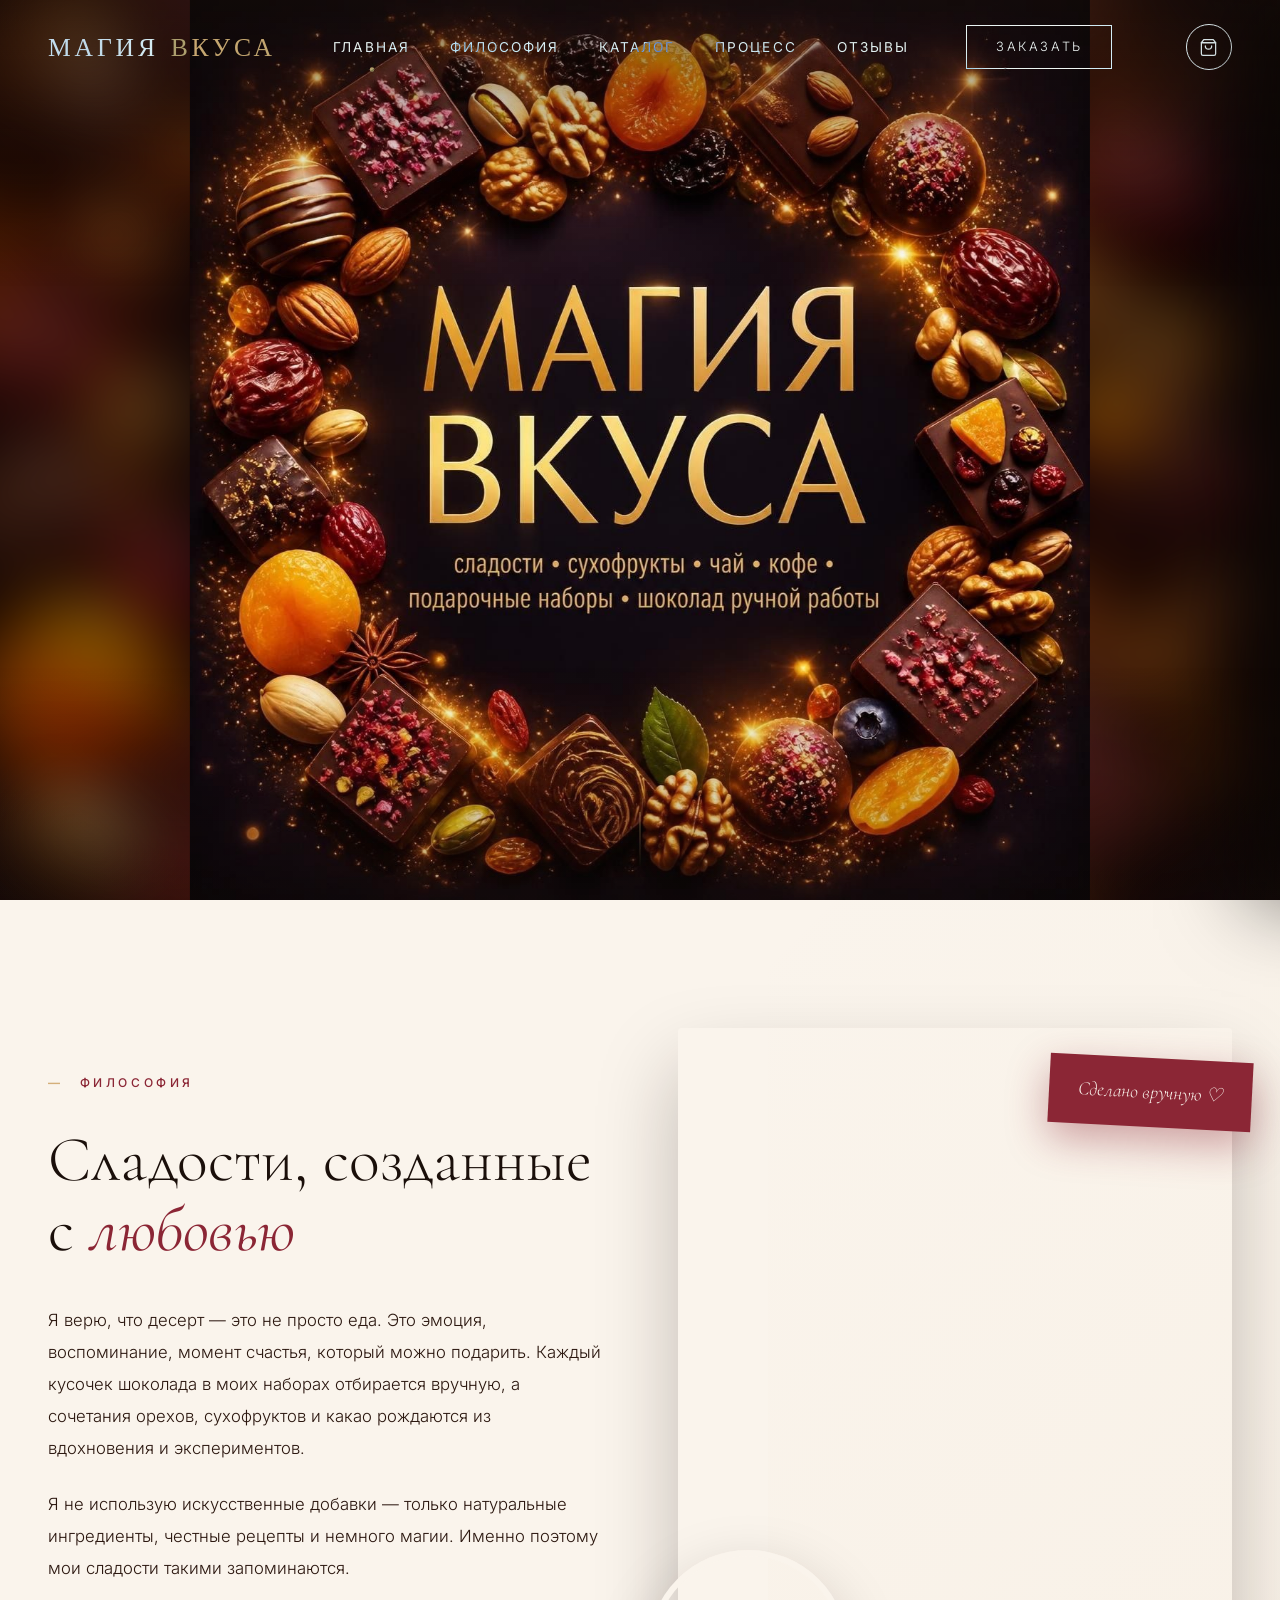
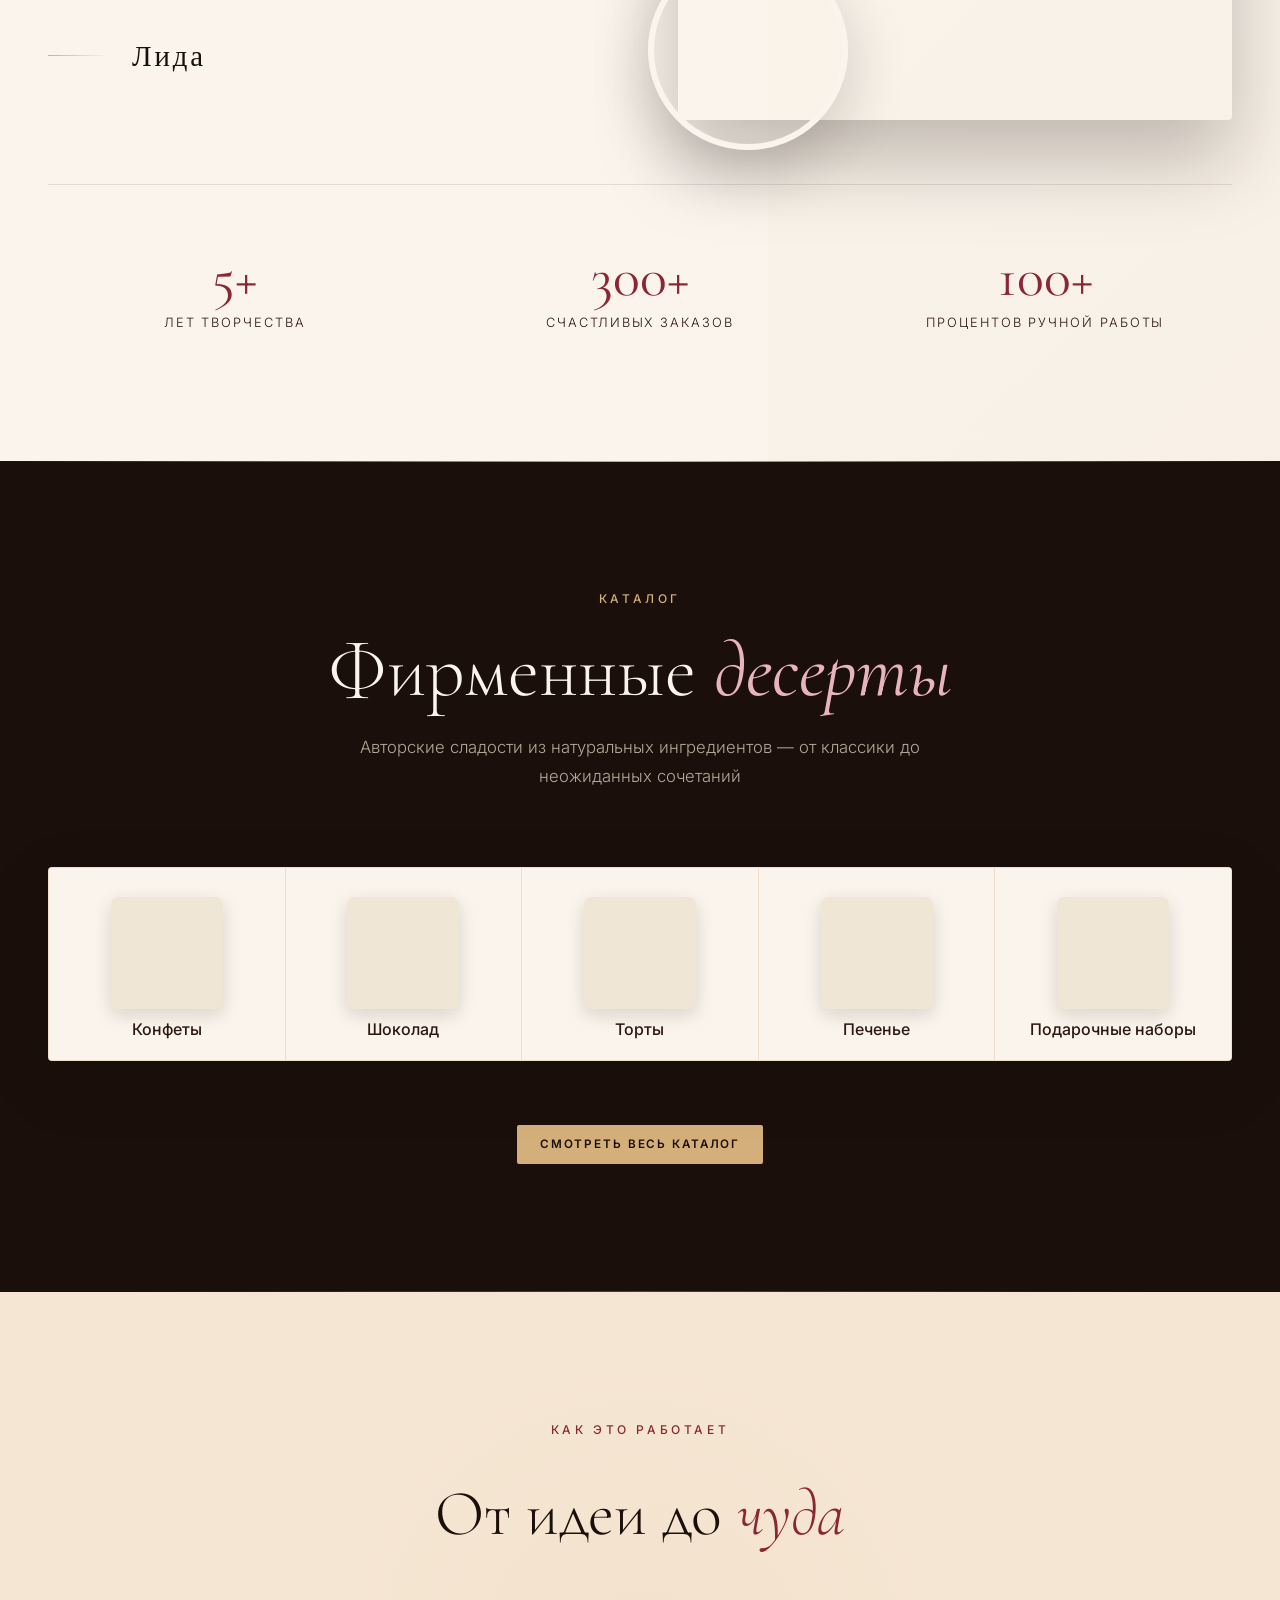
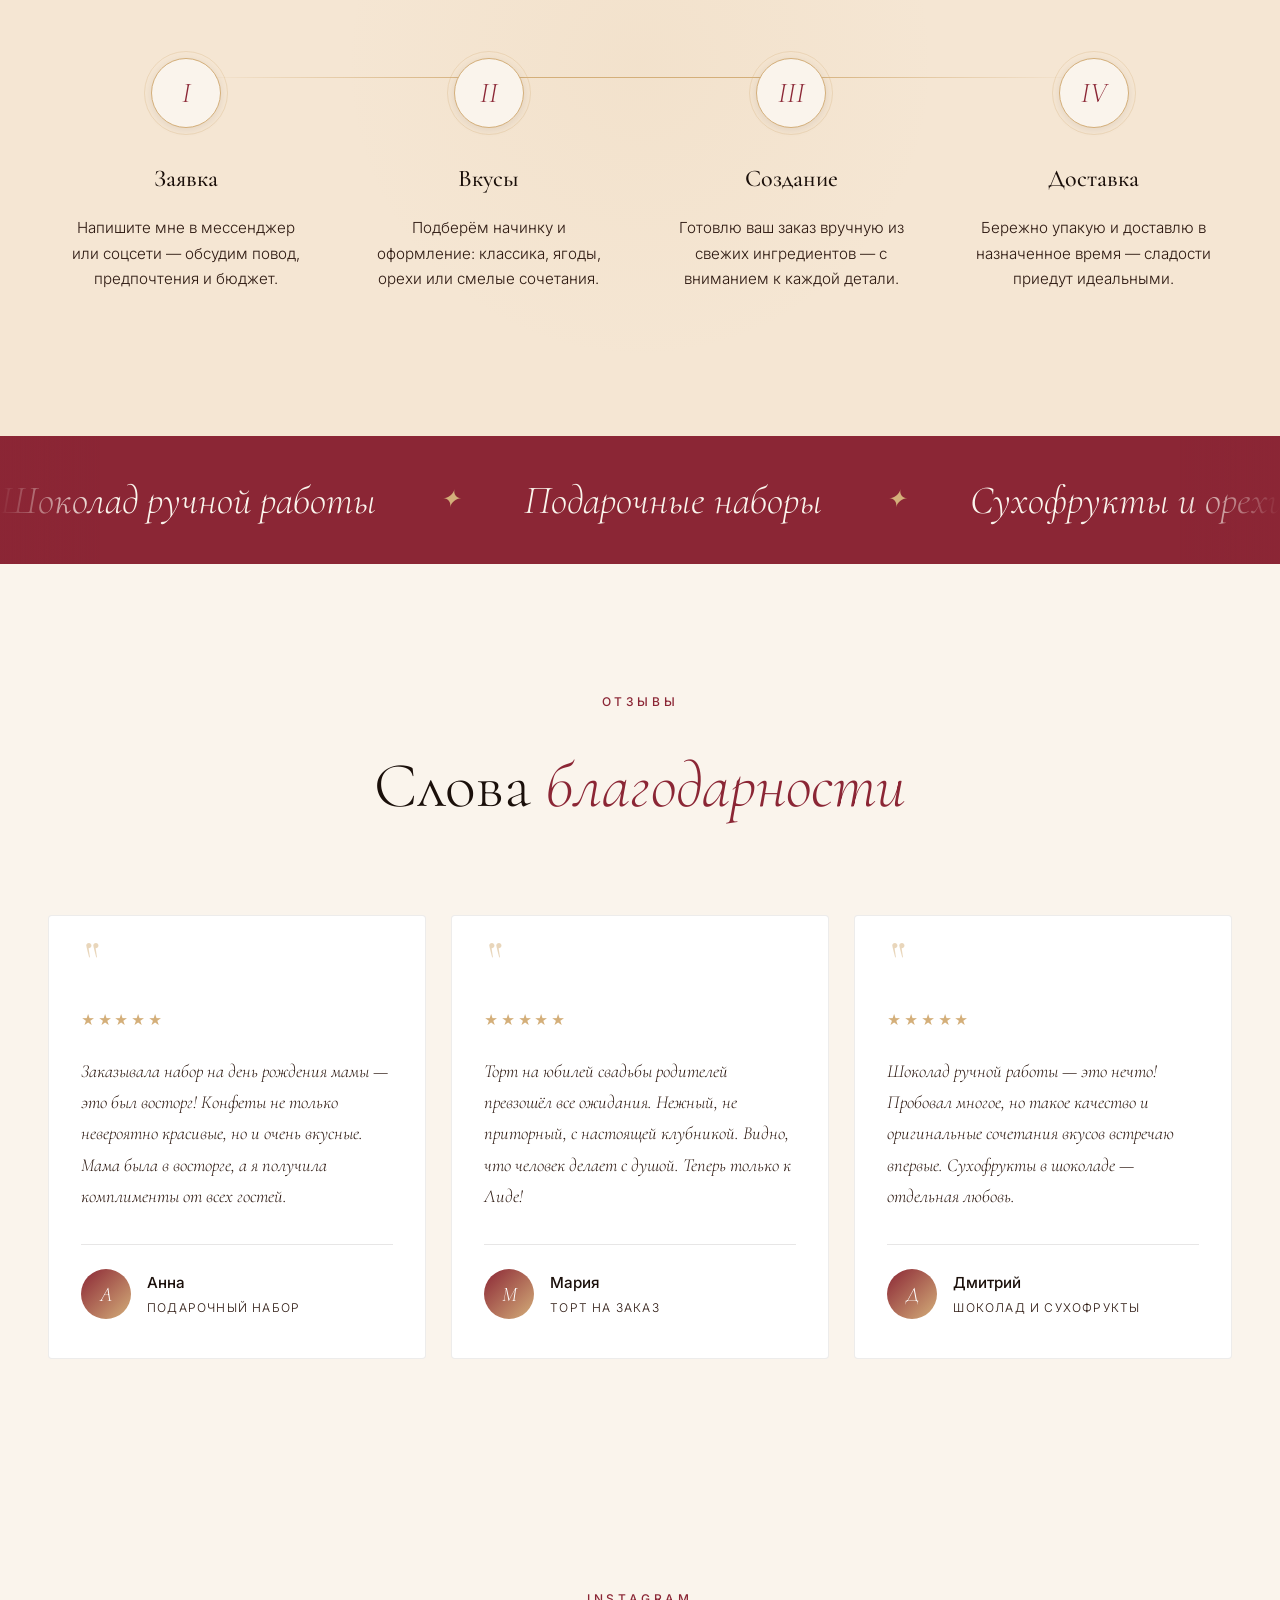
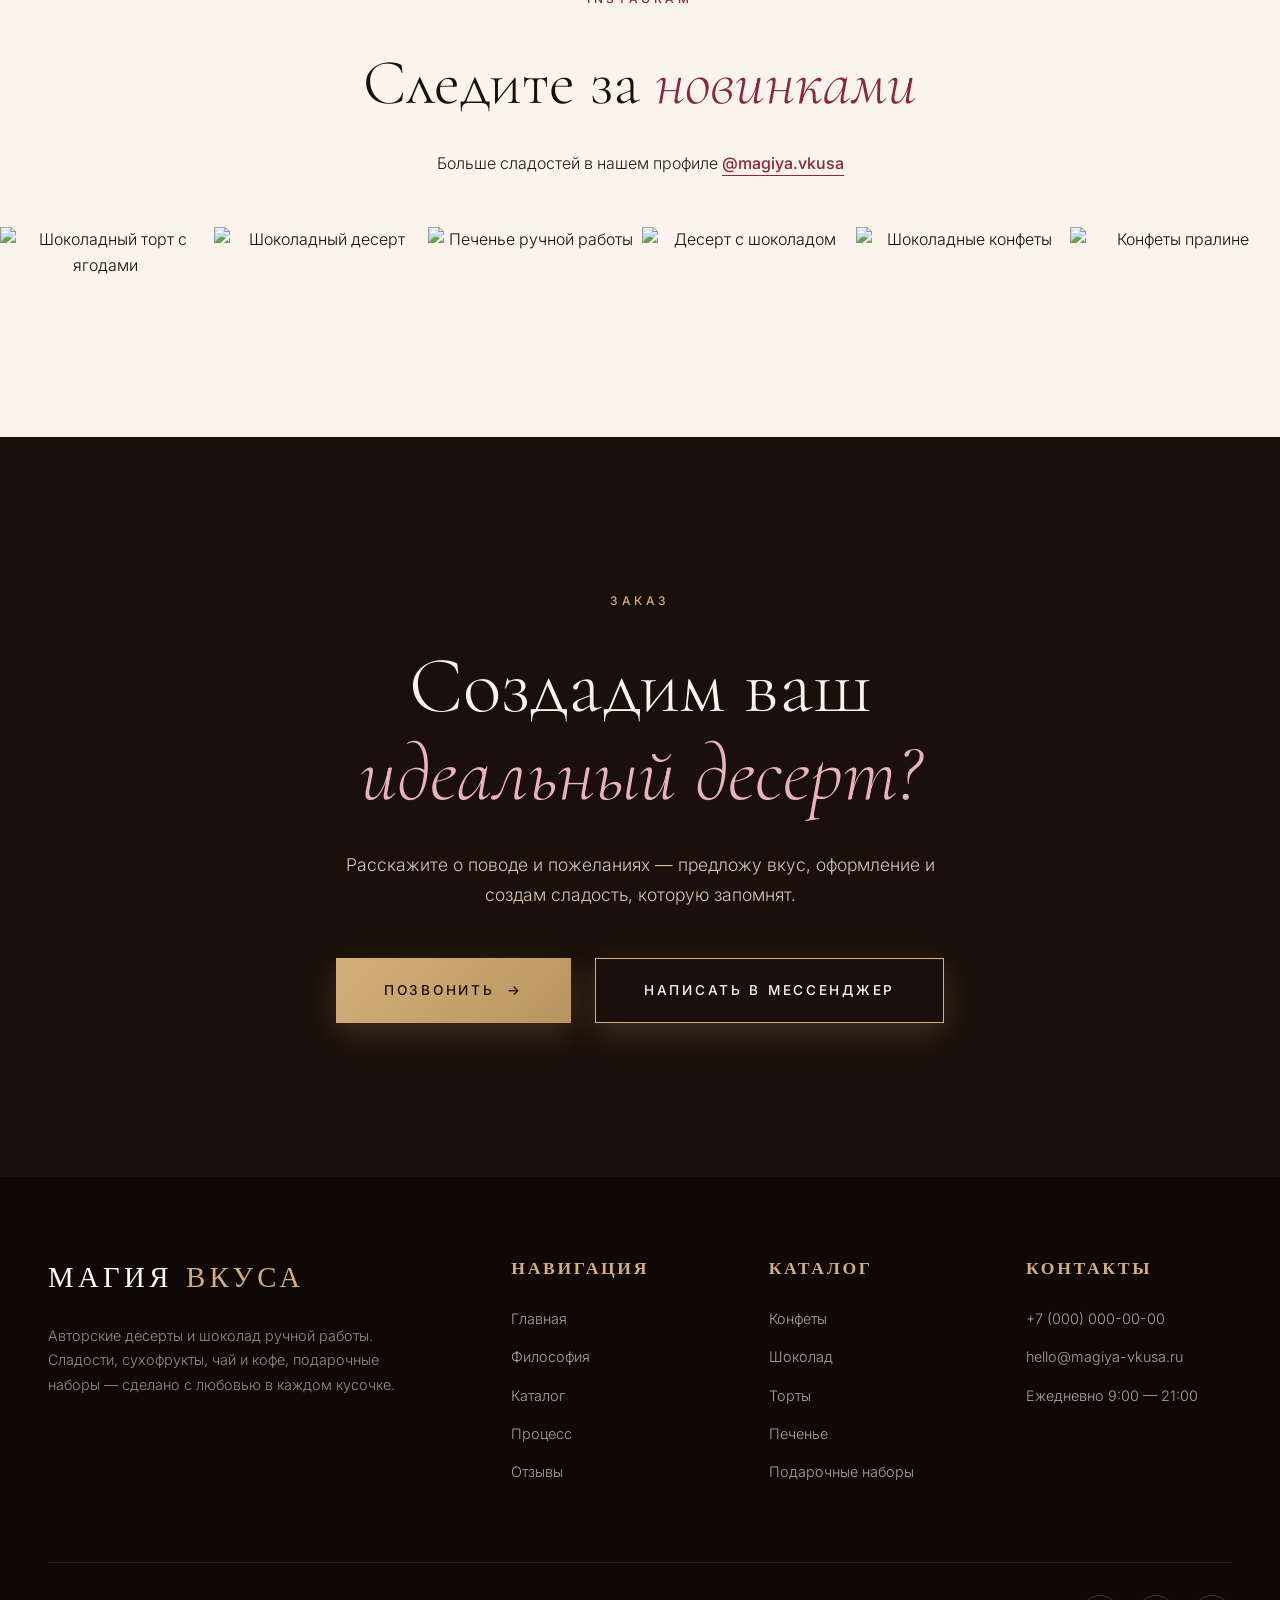
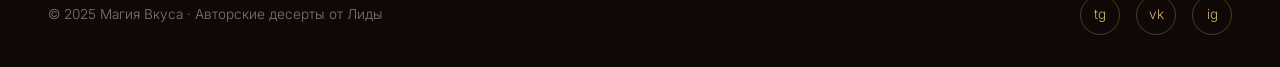
==== commit 2d28d635: "Add files via upload" ====
--- a/index.html
+++ b/index.html
@@ -934,151 +934,113 @@
             gap: clamp(1rem, 2vw, 2rem);
         }
 
+        /* Карточка товара: фото сверху, описание и цена — под фото */
         .dessert-card {
             position: relative;
+            display: flex;
+            flex-direction: column;
             overflow: hidden;
-            cursor: pointer;
-            background: var(--chocolate-soft);
-            transition: all var(--transition-slower);
-            border-radius: 4px;
+            grid-column: span 4;
+            background: var(--white);
+            border: 1px solid rgba(26, 15, 10, 0.08);
+            border-radius: 6px;
+            transition: transform var(--transition-base), box-shadow var(--transition-base);
         }
 
         .dessert-card:hover {
-            transform: translateY(-8px);
-            box-shadow: 0 30px 60px rgba(0, 0, 0, 0.4);
-        }
-
-        /* Ровная сетка 3 в ряд: раскладка не ломается при фильтрации
-           по разделам и подразделам */
-        .dessert-card {
-            grid-column: span 4;
-            aspect-ratio: 4/5;
+            transform: translateY(-5px);
+            box-shadow: 0 20px 45px rgba(26, 15, 10, 0.16);
         }
 
         .dessert-card.is-hidden {
             display: none;
         }
 
+        /* Фото задаётся inline-переменной --card-img */
         .dessert-image {
-            position: absolute;
-            inset: 0;
+            position: relative;
+            width: 100%;
+            aspect-ratio: 4/3;
+            flex-shrink: 0;
+            background-color: var(--cream-dark);
             background-size: cover;
             background-position: center;
             background-image: var(--card-img, linear-gradient(135deg, var(--chocolate-light), var(--berry-deep)));
-            transition: transform 1s cubic-bezier(0.4, 0, 0.2, 1);
+            transition: transform 0.7s cubic-bezier(0.4, 0, 0.2, 1);
         }
 
         .dessert-card:hover .dessert-image {
-            transform: scale(1.1);
-        }
-
-        /* Фото задаётся индивидуально через inline-переменную --card-img:
-           карточки можно свободно добавлять и фильтровать */
-
-        /* Затемнение под текстом: градиент плотнее и начинается выше,
-           иначе светлые фото «съедают» подписи карточек */
+            transform: scale(1.04);
+        }
+
+        /* Раньше текст лежал поверх фото — теперь он под ним */
         .dessert-overlay {
-            position: absolute;
-            inset: 0;
-            background: linear-gradient(180deg,
-                rgba(26, 15, 10, 0) 0%,
-                rgba(26, 15, 10, 0.1) 26%,
-                rgba(26, 15, 10, 0.36) 46%,
-                rgba(26, 15, 10, 0.72) 64%,
-                rgba(26, 15, 10, 0.91) 80%,
-                rgba(26, 15, 10, 0.98) 100%);
-            transition: background var(--transition-base);
-        }
-
-        .dessert-card:hover .dessert-overlay {
-            background: linear-gradient(180deg,
-                rgba(26, 15, 10, 0.08) 0%,
-                rgba(26, 15, 10, 0.22) 26%,
-                rgba(26, 15, 10, 0.5) 46%,
-                rgba(26, 15, 10, 0.8) 64%,
-                rgba(26, 15, 10, 0.95) 80%,
-                rgba(26, 15, 10, 1) 100%);
+            display: none;
         }
 
         .dessert-content {
-            position: absolute;
-            bottom: 0;
-            left: 0;
-            right: 0;
-            padding: clamp(1.5rem, 3vw, 2.5rem);
-            z-index: 2;
-            color: var(--cream);
-        }
-
-        /* Тень под текстом — страховка на светлых участках фото */
-        .dessert-category,
-        .dessert-name,
-        .dessert-desc,
-        .dessert-price {
-            text-shadow: 0 1px 3px rgba(26, 15, 10, 0.9),
-                         0 3px 16px rgba(26, 15, 10, 0.75);
+            display: flex;
+            flex-direction: column;
+            flex: 1;
+            padding: 1.3rem 1.3rem 1.4rem;
+            color: var(--chocolate);
         }
 
         .dessert-category {
-            font-size: clamp(0.6rem, 1.5vw, 0.75rem);
-            letter-spacing: 0.25em;
+            font-size: 0.62rem;
+            letter-spacing: 0.2em;
             text-transform: uppercase;
-            color: var(--gold);
-            margin-bottom: 0.8rem;
+            color: var(--caramel-dark);
+            margin-bottom: 0.55rem;
             font-weight: 500;
         }
 
         .dessert-name {
             font-family: 'Cormorant Garamond', serif;
-            font-size: clamp(1.3rem, 3vw, 2rem);
-            font-weight: 400;
-            margin-bottom: 0.5rem;
-            line-height: 1.1;
+            font-size: clamp(1.2rem, 2.2vw, 1.55rem);
+            font-weight: 500;
+            margin-bottom: 0.6rem;
+            line-height: 1.15;
+            color: var(--chocolate);
         }
 
         .dessert-name em {
             font-style: italic;
-            color: var(--pink-soft);
-        }
-
+            color: var(--berry);
+        }
+
+        /* Описание видно всегда: оно под фото, а не по наведению */
         .dessert-desc {
-            font-size: clamp(0.8rem, 1.5vw, 0.9rem);
-            color: rgba(245, 230, 211, 0.92);
-            margin-bottom: 1.5rem;
+            font-size: 0.85rem;
             line-height: 1.6;
-            max-height: 0;
-            overflow: hidden;
-            transition: max-height var(--transition-slow), opacity var(--transition-slow);
-            opacity: 0;
-        }
-
-        .dessert-card:hover .dessert-desc {
-            max-height: 100px;
-            opacity: 1;
+            color: rgba(26, 15, 10, 0.62);
+            margin-bottom: 1.2rem;
         }
 
         .dessert-meta {
             display: flex;
             justify-content: space-between;
             align-items: center;
-            padding-top: 1.5rem;
-            border-top: 1px solid rgba(212, 175, 122, 0.3);
+            gap: 1rem;
+            margin-top: auto;
+            padding-top: 1rem;
+            border-top: 1px solid rgba(26, 15, 10, 0.1);
         }
 
         .dessert-price {
             font-family: 'Cormorant Garamond', serif;
-            font-size: clamp(1.1rem, 2.5vw, 1.5rem);
-            color: var(--gold);
-            font-weight: 500;
+            font-size: clamp(1.1rem, 2vw, 1.35rem);
+            color: var(--chocolate);
+            font-weight: 600;
         }
 
         .dessert-arrow {
-            width: 44px;
-            height: 44px;
+            width: 42px;
+            height: 42px;
             padding: 0;
-            border: 1px solid var(--gold);
+            border: 1px solid var(--chocolate);
             border-radius: 50%;
-            background: rgba(26, 15, 10, 0.35);
+            background: var(--chocolate);
             display: flex;
             align-items: center;
             justify-content: center;
@@ -1088,19 +1050,20 @@
         }
 
         .dessert-arrow svg {
-            width: 19px;
-            height: 19px;
+            width: 18px;
+            height: 18px;
             display: block;
         }
 
         .dessert-card:hover .dessert-arrow {
             background: var(--gold);
+            border-color: var(--gold);
             color: var(--chocolate);
-            transform: scale(1.08);
         }
 
         .dessert-arrow.is-added {
             background: var(--gold);
+            border-color: var(--gold);
             color: var(--chocolate);
         }
 
@@ -2030,50 +1993,28 @@
             display: none;
         }
 
-        /* ============ CATALOG: вид списком ============ */
+        /* ============ ВИД СПИСКОМ ============ */
         .collection-grid.is-list {
             gap: 1rem;
         }
 
         .collection-grid.is-list .dessert-card {
             grid-column: span 12;
-            aspect-ratio: auto;
-            min-height: 150px;
-            display: grid;
-            grid-template-columns: clamp(130px, 18vw, 200px) 1fr;
-        }
-
-        .collection-grid.is-list .dessert-card:hover {
-            transform: translateY(-4px);
+            flex-direction: row;
+            align-items: stretch;
         }
 
         .collection-grid.is-list .dessert-image {
-            position: static;
-            width: 100%;
-            height: 100%;
-            min-height: 150px;
+            width: clamp(150px, 22vw, 240px);
+            aspect-ratio: 1;
         }
 
         .collection-grid.is-list .dessert-card:hover .dessert-image {
             transform: none;
         }
 
-        .collection-grid.is-list .dessert-overlay {
-            display: none;
-        }
-
         .collection-grid.is-list .dessert-content {
-            position: static;
-            display: flex;
-            flex-direction: column;
-            justify-content: center;
             padding: 1.2rem 1.5rem;
-        }
-
-        .collection-grid.is-list .dessert-desc {
-            max-height: none;
-            opacity: 1;
-            margin-bottom: 1.1rem;
         }
 
         /* ============ CART: кнопка в шапке ============ */
@@ -2854,7 +2795,6 @@
 
             .dessert-card {
                 grid-column: span 12;
-                aspect-ratio: 4/3;
             }
 
             .hero-scroll-cue {
@@ -2957,7 +2897,11 @@
         }
     
 
-        /* ============ CATALOG PAGE ============ */
+        /* ============ СТРАНИЦА КАТАЛОГА — светлая, как в референсе ============ */
+        .collection-page {
+            background: var(--cream);
+        }
+
         .catalog-page-head {
             max-width: 1400px;
             margin: 0 auto clamp(1.6rem, 3vw, 2.4rem);
@@ -2968,43 +2912,133 @@
             margin-bottom: 0.4rem;
         }
 
-        .catalog-page-head .catalog-crumbs a,
-        .catalog-page-head .catalog-crumbs button {
-            font-size: 0.85rem;
-            color: rgba(212, 175, 122, 0.95);
-            text-decoration: none;
-        }
-
-        .catalog-page-head .catalog-crumbs a:hover,
-        .catalog-page-head .catalog-crumbs button:hover {
-            color: var(--gold);
-        }
-
-        .catalog-page-head .catalog-crumbs .crumb-sep {
-            color: rgba(245, 230, 211, 0.3);
-        }
-
-        .catalog-page-head .catalog-crumbs .crumb-current {
-            color: var(--cream);
-        }
-
         .catalog-page-title {
             font-family: 'Cormorant Garamond', serif;
             font-size: clamp(2.4rem, 6vw, 4rem);
-            font-weight: 400;
+            font-weight: 500;
             line-height: 1.05;
-            color: var(--cream);
+            color: var(--chocolate);
             margin: 0.5rem 0 0.4rem;
         }
 
         .catalog-page-count {
             font-size: 0.85rem;
-            color: rgba(245, 230, 211, 0.55);
+            color: rgba(26, 15, 10, 0.5);
+        }
+
+        .catalog-crumbs a {
+            font-size: 0.85rem;
+            color: var(--caramel-dark);
+            text-decoration: none;
+            transition: color var(--transition-base);
+        }
+
+        .catalog-crumbs a:hover {
+            color: var(--berry);
         }
 
         a.catalog-tile {
             text-decoration: none;
             color: inherit;
+        }
+
+        /* панель, фильтры, кнопки — на светлом фоне */
+        .collection-page .catalog-board {
+            background: var(--white);
+            border-color: rgba(26, 15, 10, 0.1);
+            box-shadow: 0 12px 32px rgba(26, 15, 10, 0.06);
+        }
+
+        .collection-page .catalog-tiles {
+            background: var(--white);
+        }
+
+        .collection-page .catalog-tile {
+            background: var(--white);
+            border-color: rgba(26, 15, 10, 0.1);
+        }
+
+        .collection-page .catalog-tile:hover,
+        .collection-page .catalog-tile.is-active {
+            background: var(--cream);
+        }
+
+        .collection-page .catalog-tool {
+            border-color: rgba(26, 15, 10, 0.18);
+            color: rgba(26, 15, 10, 0.75);
+        }
+
+        .collection-page .catalog-tool:hover {
+            border-color: var(--gold);
+            color: var(--caramel-dark);
+        }
+
+        .collection-page .catalog-tool.is-active {
+            background: var(--gold);
+            border-color: var(--gold);
+            color: var(--chocolate);
+        }
+
+        .collection-page .catalog-select {
+            border-color: rgba(26, 15, 10, 0.18);
+            color: rgba(26, 15, 10, 0.75);
+            color-scheme: light;
+        }
+
+        .collection-page .catalog-select:focus {
+            border-color: var(--gold);
+        }
+
+        .collection-page .catalog-select option {
+            background: var(--white);
+            color: var(--chocolate);
+        }
+
+        .collection-page .catalog-views {
+            border-color: rgba(26, 15, 10, 0.18);
+        }
+
+        .collection-page .catalog-view {
+            color: rgba(26, 15, 10, 0.6);
+        }
+
+        .collection-page .catalog-view.is-active {
+            background: var(--gold);
+            color: var(--chocolate);
+        }
+
+        .collection-page .catalog-filters {
+            background: var(--white);
+            border-color: rgba(26, 15, 10, 0.1);
+        }
+
+        .collection-page .catalog-filter-title {
+            color: var(--caramel-dark);
+        }
+
+        .collection-page .catalog-price input {
+            background: var(--white);
+            border-color: rgba(26, 15, 10, 0.18);
+            color: var(--chocolate);
+            color-scheme: light;
+        }
+
+        .collection-page .catalog-price span {
+            color: rgba(26, 15, 10, 0.4);
+        }
+
+        .collection-page .catalog-btn.ghost {
+            border-color: rgba(26, 15, 10, 0.2);
+            color: var(--chocolate-soft);
+        }
+
+        .collection-page .catalog-btn.ghost:hover {
+            border-color: var(--gold);
+            color: var(--caramel-dark);
+        }
+
+        .collection-page .catalog-nothing {
+            color: rgba(26, 15, 10, 0.5);
         }
 
         .collection-page .catalog-more {
@@ -4590,6 +4624,9 @@
             paintCatalog();
             animateTiles();
             syncHash();
+            /* Раздел открывается как отдельная страница — поднимаемся к его началу */
+            var top = document.getElementById('collection');
+            if (top) top.scrollIntoView({ behavior: 'smooth', block: 'start' });
         }
 
         function setSub(id) {
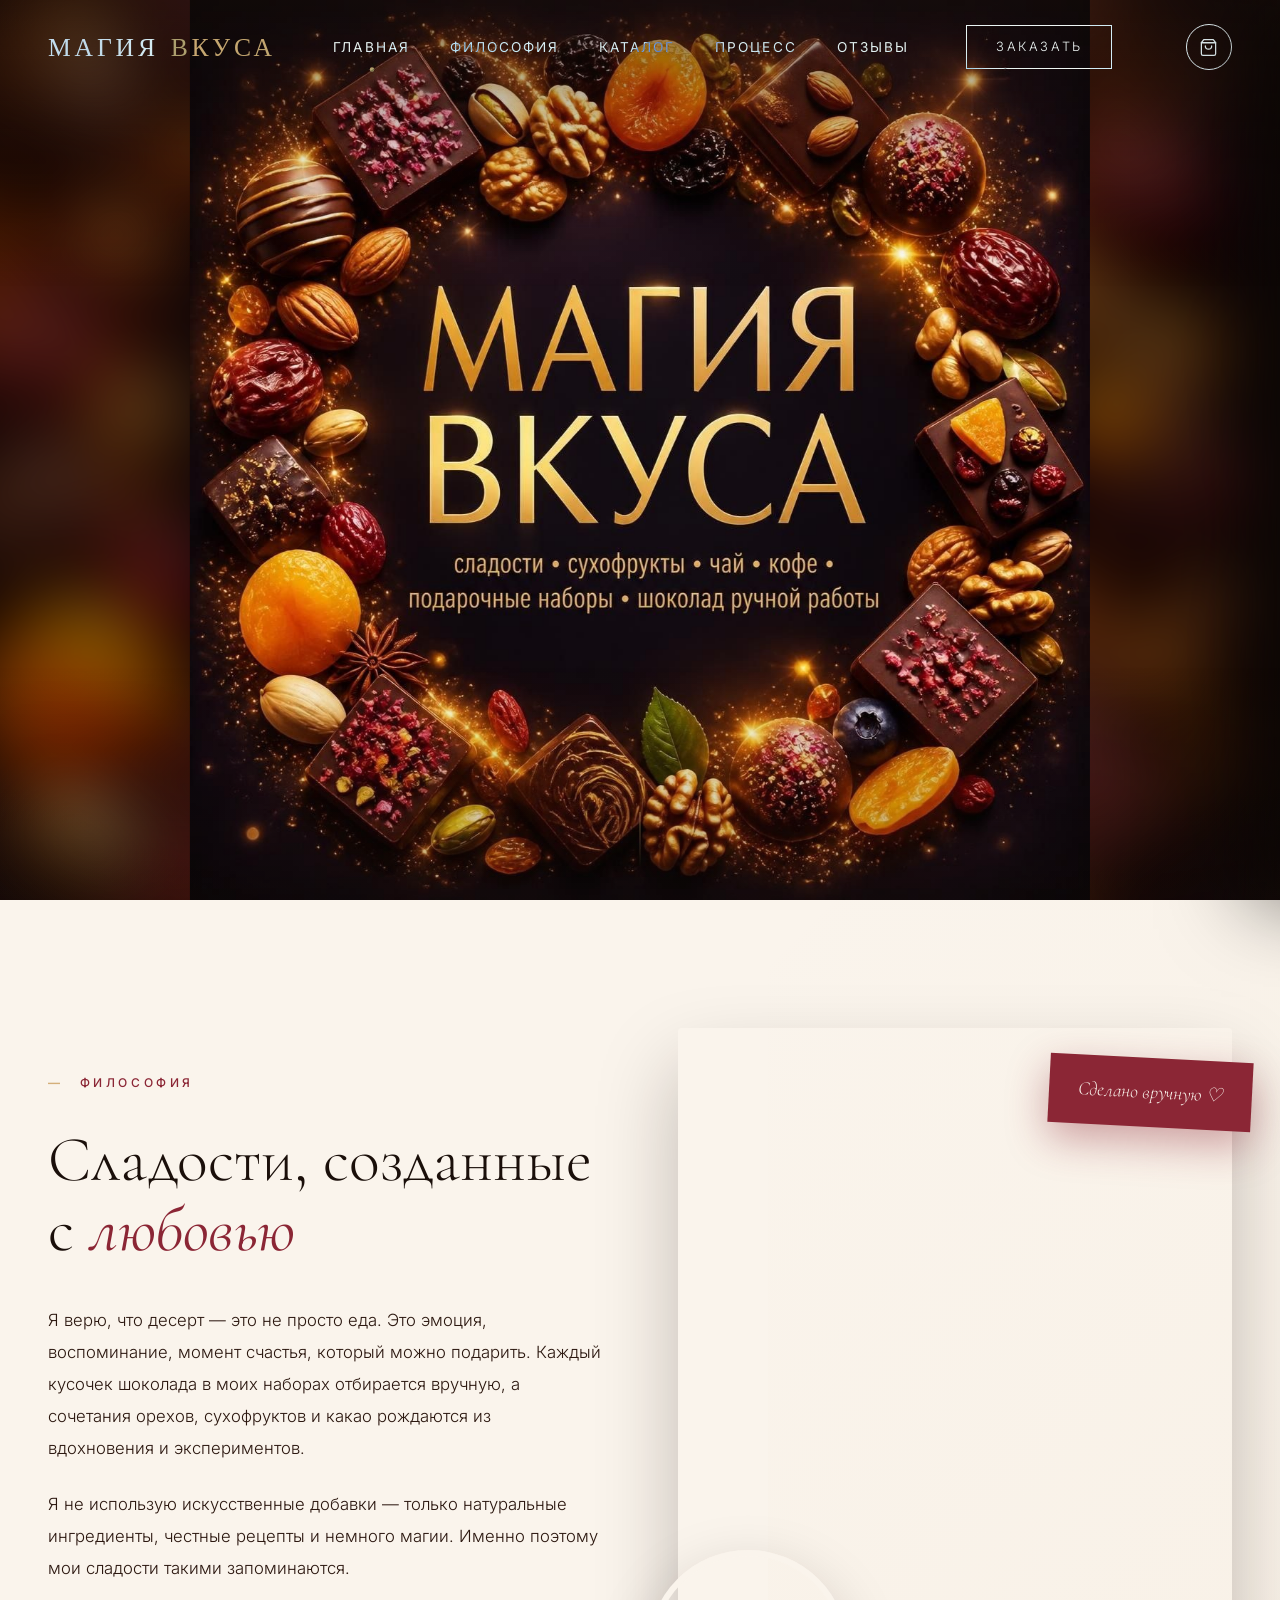
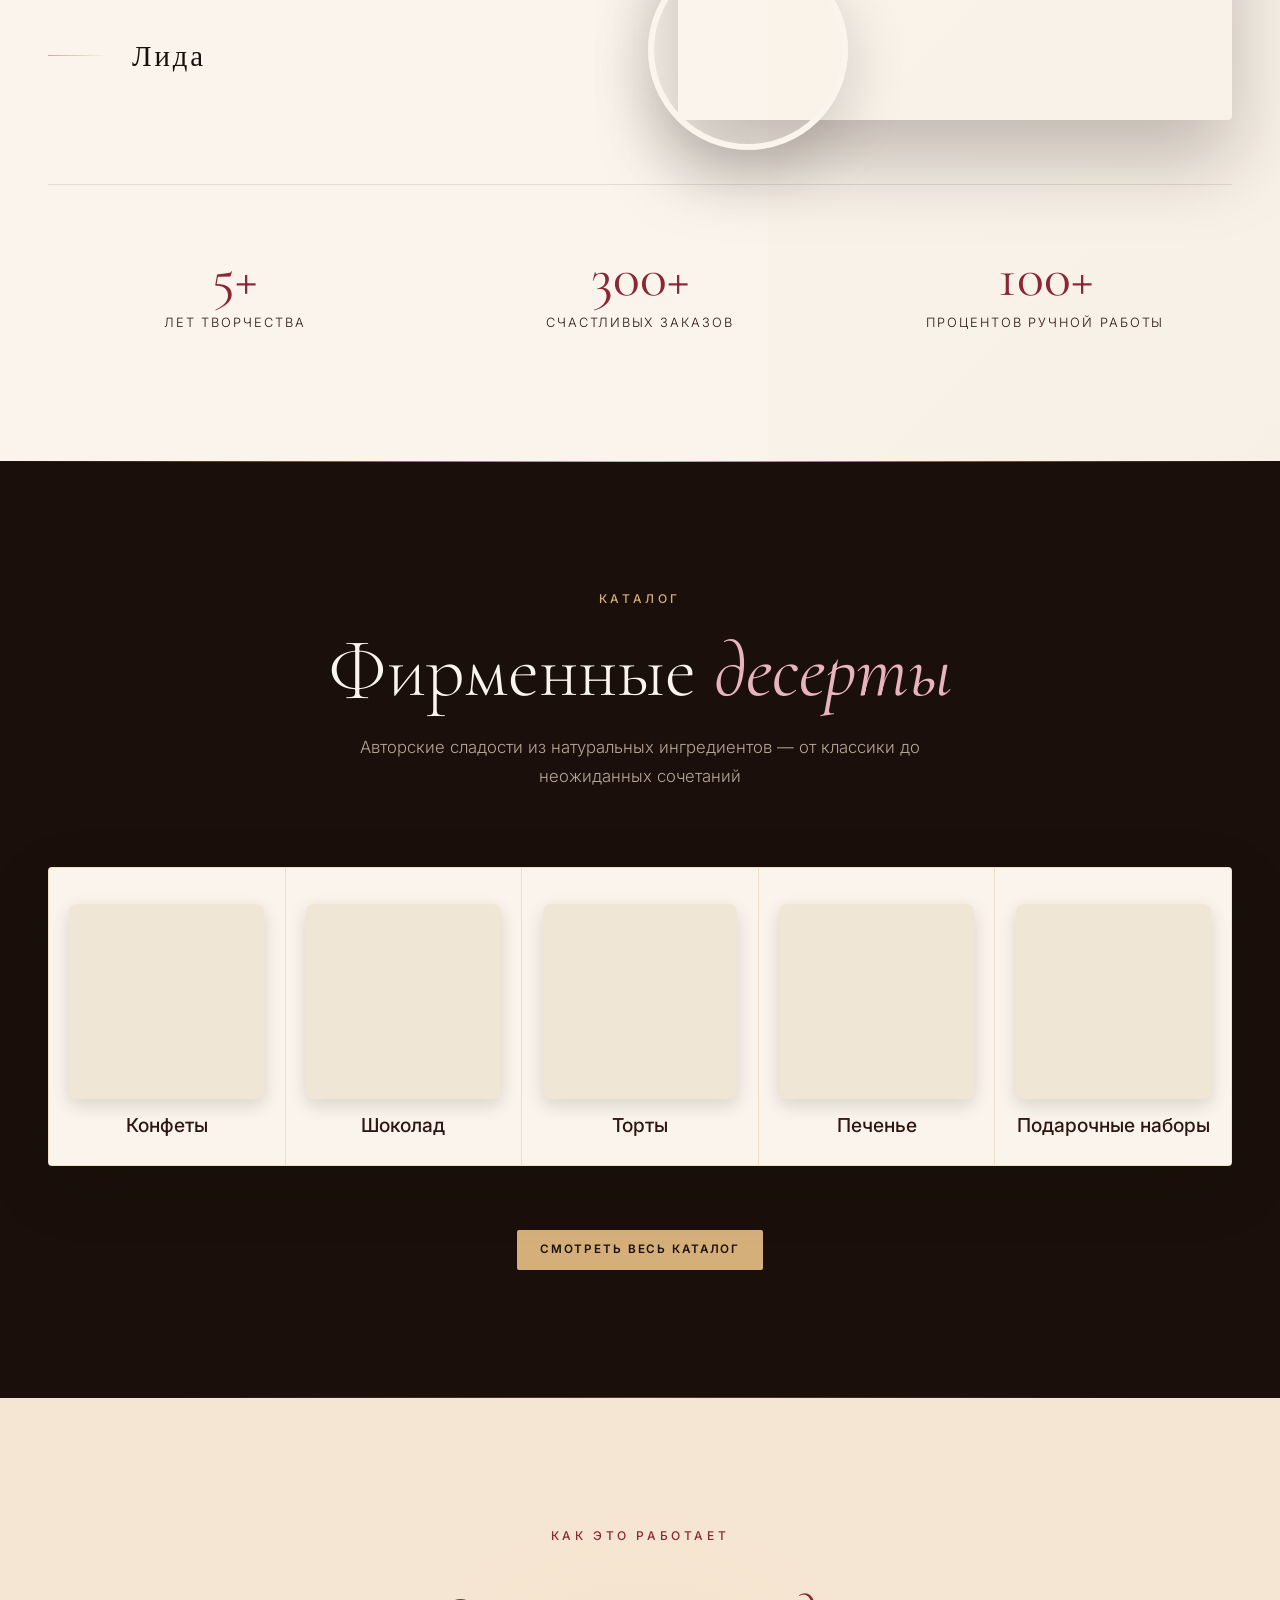
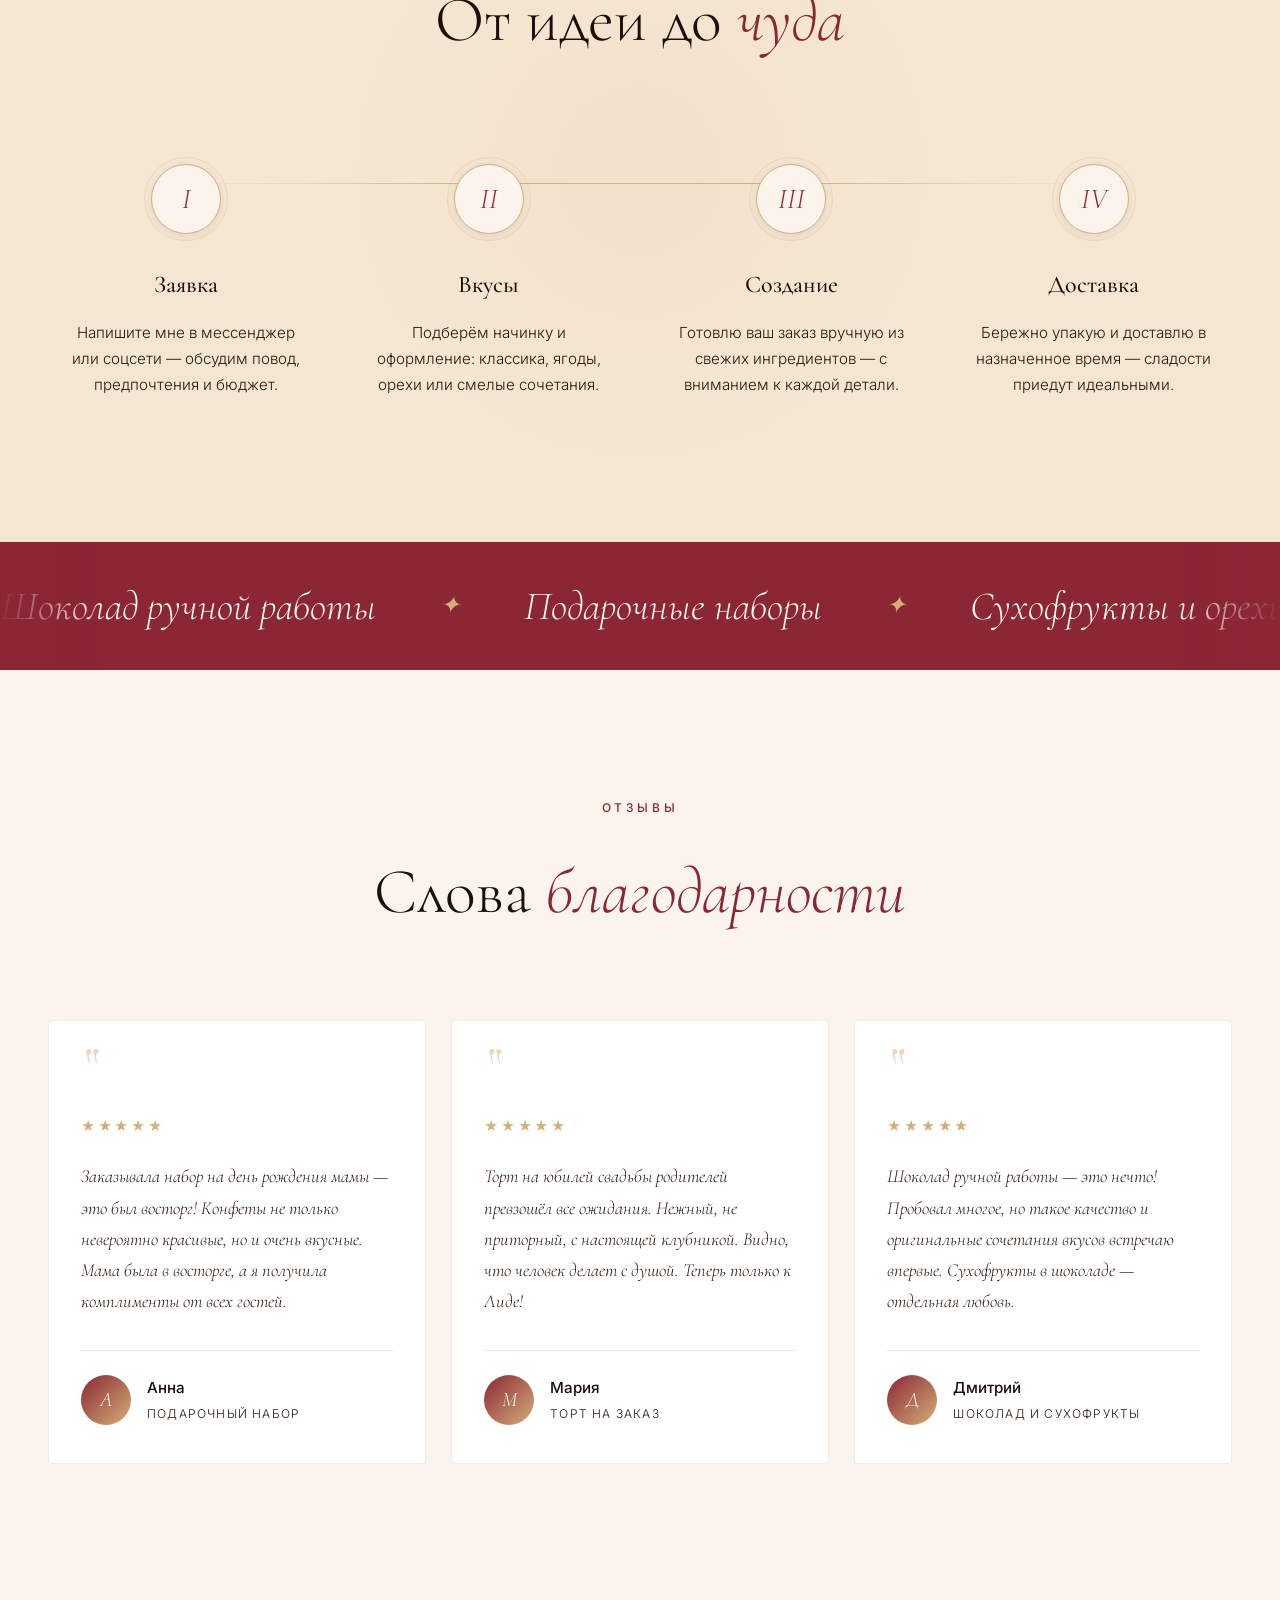
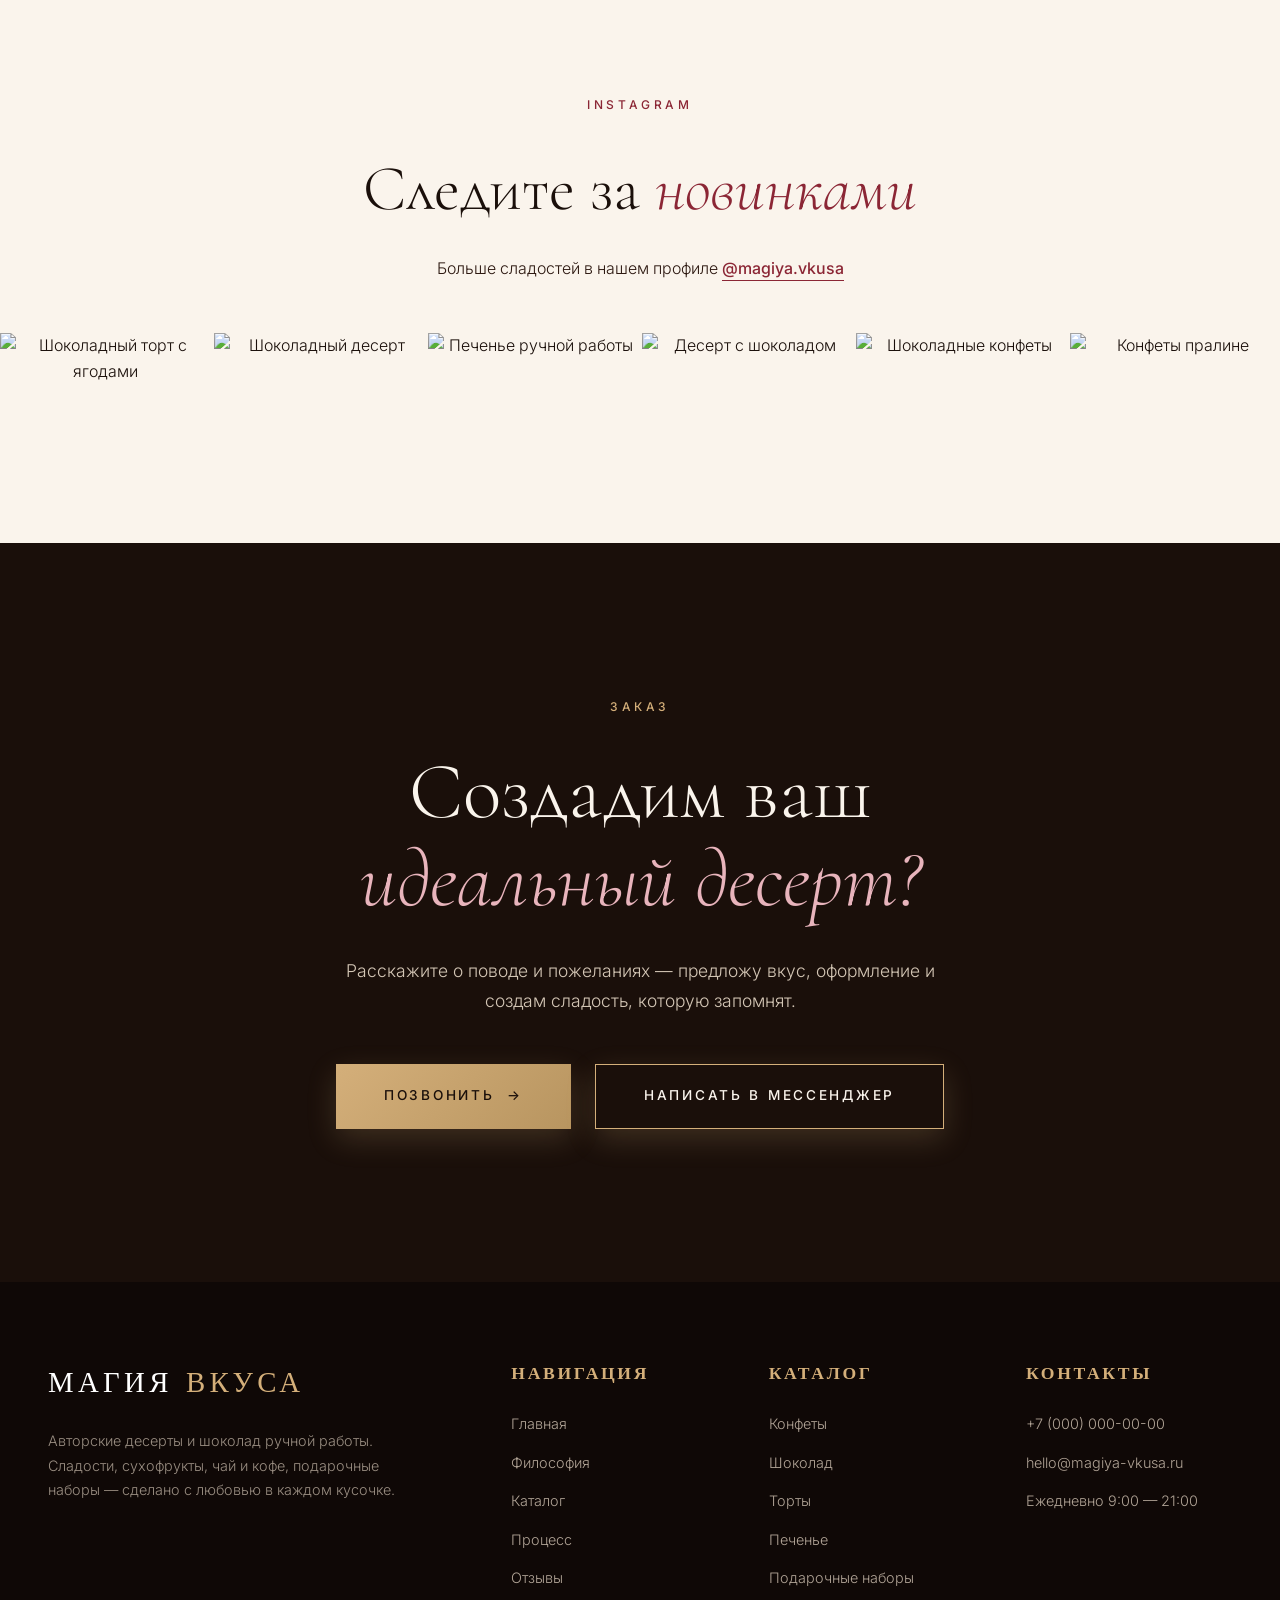
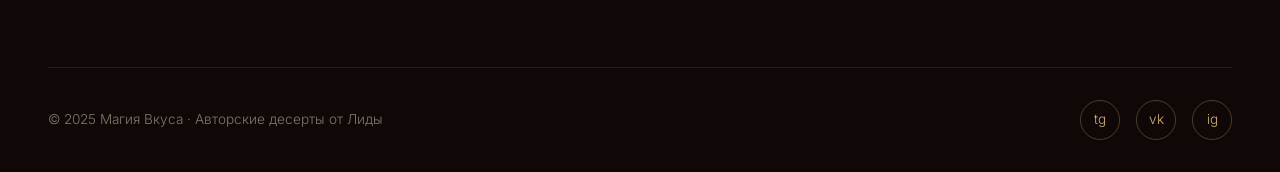
==== commit 341e57b7: "Add files via upload" ====
--- a/index.html
+++ b/index.html
@@ -863,8 +863,8 @@
             display: flex;
             flex-direction: column;
             align-items: center;
-            gap: 0.6rem;
-            padding: clamp(1.1rem, 2.4vw, 1.8rem) 0.7rem clamp(0.9rem, 2vw, 1.3rem);
+            gap: clamp(0.6rem, 1.1vw, 0.9rem);
+            padding: clamp(1.4rem, 2.8vw, 2.4rem) clamp(0.8rem, 1.6vw, 1.4rem) clamp(1.1rem, 2.2vw, 1.9rem);
             background: var(--cream);
             border-right: 1px solid rgba(212, 175, 122, 0.32);
             border-bottom: 1px solid rgba(212, 175, 122, 0.32);
@@ -877,7 +877,8 @@
         }
 
         .catalog-tile-img {
-            width: clamp(76px, 9vw, 112px);
+            width: 100%;
+            max-width: 300px;
             aspect-ratio: 1;
             border-radius: 8px;
             background-color: var(--cream-dark);
@@ -892,7 +893,7 @@
         }
 
         .catalog-tile-name {
-            font-size: clamp(0.86rem, 1.25vw, 1rem);
+            font-size: clamp(0.95rem, 1.5vw, 1.2rem);
             font-weight: 500;
             line-height: 1.25;
             color: var(--chocolate-soft);
@@ -900,7 +901,7 @@
         }
 
         .catalog-tile-count {
-            font-size: 0.76rem;
+            font-size: clamp(0.76rem, 1.1vw, 0.88rem);
             color: rgba(26, 15, 10, 0.45);
         }
 
@@ -2768,9 +2769,9 @@
                 grid-column: span 6;
             }
 
-            /* Плитки каталога: две колонки, как в мобильном каталоге */
+            /* Плитки каталога: три колонки на планшете */
             .catalog-tiles {
-                grid-template-columns: repeat(2, minmax(0, 1fr));
+                grid-template-columns: repeat(3, minmax(0, 1fr));
             }
 
             .catalog-board-head {
@@ -2811,13 +2812,13 @@
                 grid-template-columns: 1fr;
             }
 
+            .catalog-tiles {
+                grid-template-columns: repeat(2, minmax(0, 1fr));
+            }
+
             .catalog-tile {
-                padding: 1rem 0.5rem 0.9rem;
-                gap: 0.5rem;
-            }
-
-            .catalog-tile-img {
-                width: 84px;
+                padding: 1.1rem 0.6rem 1rem;
+                gap: 0.55rem;
             }
 
             .catalog-crumbs,
@@ -4326,7 +4327,7 @@
                     '</a>';
             }
             tilesBox.innerHTML = out;
-            tilesBox.style.setProperty('--cols', Math.max(1, Math.min(preview.length, 6)));
+            tilesBox.style.setProperty('--cols', Math.max(1, Math.min(preview.length, 5)));
             return;
         }
 
@@ -4525,7 +4526,7 @@
             }
 
             tilesBox.innerHTML = html;
-            tilesBox.style.setProperty('--cols', Math.max(1, Math.min(cols, 6)));
+            tilesBox.style.setProperty('--cols', Math.max(1, Math.min(cols, 4)));
             renderCrumbs(section, found);
         }
 
